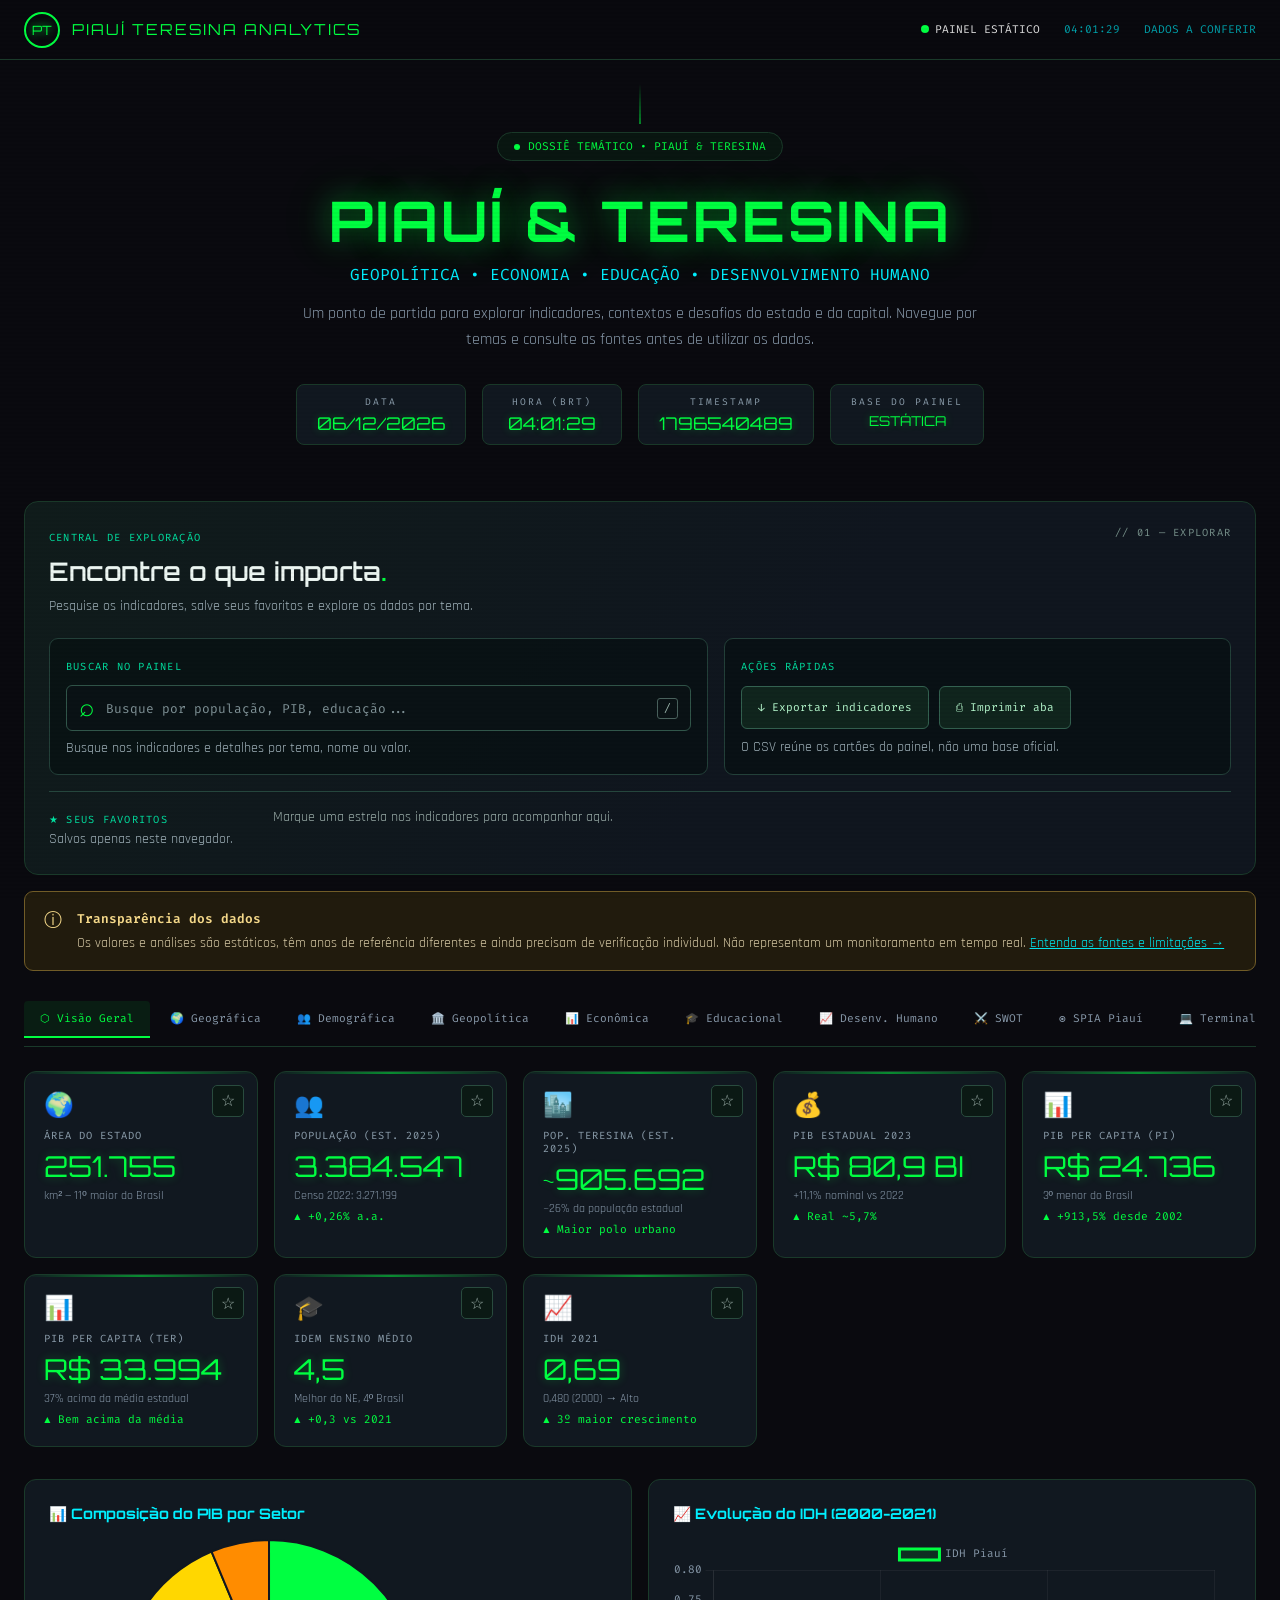
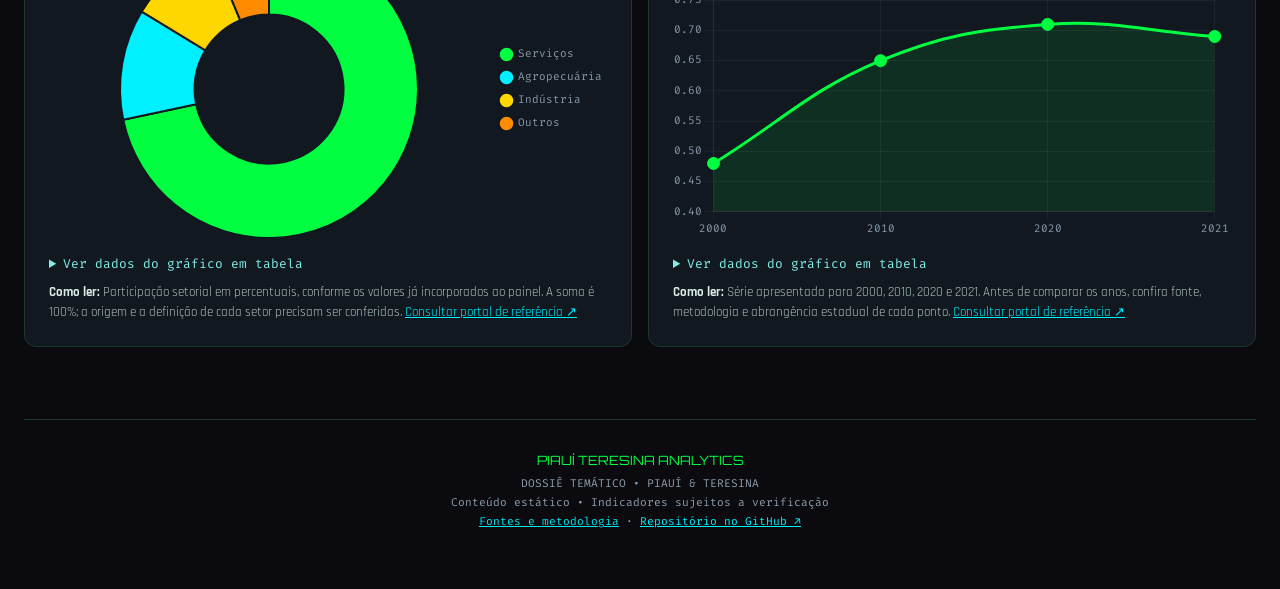
==== index.html @ be3f8b84 "Adiciona terminal de notícias e módulo SPIA demonstrativo Co-authored-by: arena-agent <297053741+are" ====
<!DOCTYPE html>
<html lang="pt-BR">
<head>
<meta charset="UTF-8">
<meta name="viewport" content="width=device-width, initial-scale=1.0">
<title>Piauí Teresina Analytics | Painel de Indicadores</title>
<meta name="description" content="Explore indicadores e análises sobre o Piauí e Teresina em um painel temático.">
<meta name="theme-color" content="#0a0a0f">
<script defer src="assets/vendor/chart.umd.js"></script>
<link rel="preconnect" href="https://fonts.googleapis.com">
<link href="https://fonts.googleapis.com/css2?family=Fira+Code:wght@300;400;500;600;700&family=Orbitron:wght@400;500;600;700;800;900&family=Rajdhani:wght@300;400;500;600;700&display=swap" rel="stylesheet">
<style>
*, *::before, *::after { margin: 0; padding: 0; box-sizing: border-box; }

:root {
  --green: #00ff41;
  --green-dim: #00cc33;
  --green-dark: #003b00;
  --cyan: #00f0ff;
  --cyan-dim: #00a0aa;
  --red: #ff0040;
  --orange: #ff8c00;
  --yellow: #ffd700;
  --bg-primary: #0a0a0f;
  --bg-secondary: #0d1117;
  --bg-card: #111820;
  --bg-card-hover: #162030;
  --border: #1a3a2a;
  --border-glow: #00ff4133;
  --text-primary: #e0e0e0;
  --text-secondary: #8899aa;
  --text-dim: #556677;
  --font-mono: 'Fira Code', 'Courier New', monospace;
  --font-display: 'Orbitron', sans-serif;
  --font-body: 'Rajdhani', sans-serif;
}

html { scroll-behavior: smooth; }

body {
  background: var(--bg-primary);
  color: var(--text-primary);
  font-family: var(--font-body);
  overflow-x: hidden;
  min-height: 100vh;
}

/* LOADING SCREEN */
#loadingScreen {
  position: fixed;
  top: 0; left: 0;
  width: 100%; height: 100%;
  background: #000;
  z-index: 99999;
  display: flex;
  flex-direction: column;
  align-items: center;
  justify-content: center;
  transition: opacity 0.8s ease, visibility 0.8s ease;
}

#loadingScreen.hidden {
  opacity: 0;
  visibility: hidden;
  pointer-events: none;
}

#matrixCanvas {
  position: absolute;
  top: 0; left: 0;
  width: 100%; height: 100%;
  opacity: 0.3;
}

.loading-content {
  position: relative;
  z-index: 2;
  text-align: center;
  max-width: 800px;
  padding: 2rem;
}

.loading-title {
  font-family: var(--font-display);
  font-size: clamp(1.5rem, 4vw, 3rem);
  color: var(--green);
  text-shadow: 0 0 20px var(--green), 0 0 40px var(--green), 0 0 80px rgba(0,255,65,0.3);
  margin-bottom: 1rem;
  letter-spacing: 4px;
  animation: flicker 2s infinite alternate;
}

@keyframes flicker {
  0%, 95% { opacity: 1; }
  96% { opacity: 0.8; }
  97% { opacity: 1; }
  98% { opacity: 0.6; }
  100% { opacity: 1; }
}

.loading-subtitle {
  font-family: var(--font-mono);
  font-size: clamp(0.7rem, 1.5vw, 1rem);
  color: var(--cyan);
  margin-bottom: 2rem;
  opacity: 0.8;
}

.loading-terminal {
  background: rgba(0,255,65,0.03);
  border: 1px solid var(--border);
  border-radius: 8px;
  padding: 1.5rem;
  text-align: left;
  font-family: var(--font-mono);
  font-size: clamp(0.6rem, 1.2vw, 0.85rem);
  color: var(--green-dim);
  max-height: 250px;
  overflow: hidden;
  margin-bottom: 2rem;
}

.loading-terminal .line {
  margin-bottom: 4px;
  opacity: 0;
  animation: typeLine 0.3s forwards;
}

@keyframes typeLine {
  to { opacity: 1; }
}

.loading-bar-container {
  width: 100%;
  max-width: 500px;
  height: 4px;
  background: rgba(0,255,65,0.1);
  border-radius: 2px;
  overflow: hidden;
  margin: 0 auto 1rem;
}

.loading-bar {
  height: 100%;
  background: linear-gradient(90deg, var(--green), var(--cyan));
  border-radius: 2px;
  width: 0%;
  transition: width 0.3s ease;
  box-shadow: 0 0 10px var(--green);
}

.loading-percent {
  font-family: var(--font-display);
  font-size: 1.2rem;
  color: var(--green);
}

/* MAIN APP */
#mainApp {
  display: block;
  opacity: 1;
  transition: opacity 0.8s ease;
}

#mainApp.visible {
  display: block;
  opacity: 1;
}

/* NAVBAR */
.navbar {
  position: fixed;
  top: 0; left: 0; right: 0;
  height: 60px;
  background: rgba(10,10,15,0.95);
  border-bottom: 1px solid var(--border);
  backdrop-filter: blur(20px);
  z-index: 1000;
  display: flex;
  align-items: center;
  justify-content: space-between;
  padding: 0 1.5rem;
}

.nav-brand {
  display: flex;
  align-items: center;
  gap: 12px;
}

.nav-logo {
  width: 36px;
  height: 36px;
  border: 2px solid var(--green);
  border-radius: 50%;
  display: flex;
  align-items: center;
  justify-content: center;
  font-family: var(--font-display);
  font-size: 0.8rem;
  color: var(--green);
  text-shadow: 0 0 8px var(--green);
  animation: pulse-glow 2s infinite;
}

@keyframes pulse-glow {
  0%, 100% { box-shadow: 0 0 5px var(--green-dim); }
  50% { box-shadow: 0 0 15px var(--green), 0 0 30px rgba(0,255,65,0.3); }
}

.nav-title {
  font-family: var(--font-display);
  font-size: clamp(0.7rem, 1.5vw, 0.95rem);
  color: var(--green);
  letter-spacing: 2px;
}

.nav-status {
  display: flex;
  align-items: center;
  gap: 1.5rem;
  font-family: var(--font-mono);
  font-size: 0.7rem;
}

.nav-status .status-dot {
  width: 8px;
  height: 8px;
  background: var(--green);
  border-radius: 50%;
  animation: blink 1s infinite;
  display: inline-block;
  margin-right: 6px;
}

@keyframes blink {
  0%, 50% { opacity: 1; }
  51%, 100% { opacity: 0.3; }
}

.nav-hash {
  color: var(--cyan-dim);
  max-width: 200px;
  overflow: hidden;
  text-overflow: ellipsis;
  white-space: nowrap;
}

/* MAIN CONTENT */
.main-content {
  margin-top: 60px;
  padding: 1.5rem;
  max-width: 1600px;
  margin-left: auto;
  margin-right: auto;
}

/* HERO SECTION */
.hero-section {
  text-align: center;
  padding: 3rem 1rem 2rem;
  position: relative;
}

.hero-section::before {
  content: '';
  position: absolute;
  top: 0; left: 50%;
  transform: translateX(-50%);
  width: 1px;
  height: 40px;
  background: linear-gradient(to bottom, transparent, var(--green));
}

.hero-badge {
  display: inline-flex;
  align-items: center;
  gap: 8px;
  background: rgba(0,255,65,0.05);
  border: 1px solid var(--border);
  border-radius: 20px;
  padding: 6px 16px;
  font-family: var(--font-mono);
  font-size: 0.7rem;
  color: var(--green);
  margin-bottom: 1.5rem;
}

.hero-badge .dot {
  width: 6px; height: 6px;
  background: var(--green);
  border-radius: 50%;
  animation: blink 1s infinite;
}

.hero-title {
  font-family: var(--font-display);
  font-size: clamp(1.8rem, 5vw, 3.5rem);
  color: var(--green);
  text-shadow: 0 0 30px rgba(0,255,65,0.4), 0 0 60px rgba(0,255,65,0.2);
  margin-bottom: 0.5rem;
  letter-spacing: 3px;
}

.hero-subtitle {
  font-family: var(--font-mono);
  font-size: clamp(0.7rem, 1.5vw, 1rem);
  color: var(--cyan);
  margin-bottom: 1rem;
}

.hero-desc {
  font-size: 1rem;
  color: var(--text-secondary);
  max-width: 700px;
  margin: 0 auto 2rem;
  line-height: 1.6;
}

.live-clock-bar {
  display: flex;
  justify-content: center;
  flex-wrap: wrap;
  gap: 1rem;
  margin-bottom: 1.5rem;
}

.clock-item {
  background: var(--bg-card);
  border: 1px solid var(--border);
  border-radius: 8px;
  padding: 10px 20px;
  text-align: center;
  min-width: 140px;
}

.clock-item .label {
  font-family: var(--font-mono);
  font-size: 0.6rem;
  color: var(--text-dim);
  text-transform: uppercase;
  letter-spacing: 2px;
  margin-bottom: 4px;
}

.clock-item .value {
  font-family: var(--font-display);
  font-size: 1.1rem;
  color: var(--green);
  text-shadow: 0 0 8px rgba(0,255,65,0.3);
}

/* TABS */
.tab-navigation {
  display: flex;
  gap: 4px;
  overflow-x: auto;
  padding: 0.5rem 0;
  margin-bottom: 1.5rem;
  border-bottom: 1px solid var(--border);
  scrollbar-width: thin;
  scrollbar-color: var(--green-dark) transparent;
}

.tab-navigation::-webkit-scrollbar { height: 4px; }
.tab-navigation::-webkit-scrollbar-track { background: transparent; }
.tab-navigation::-webkit-scrollbar-thumb { background: var(--green-dark); border-radius: 2px; }

.tab-btn {
  background: transparent;
  border: none;
  border-bottom: 2px solid transparent;
  color: var(--text-secondary);
  font-family: var(--font-mono);
  font-size: 0.7rem;
  padding: 10px 16px;
  cursor: pointer;
  white-space: nowrap;
  transition: all 0.3s ease;
  border-radius: 4px 4px 0 0;
}

.tab-btn:hover {
  color: var(--green);
  background: rgba(0,255,65,0.05);
}

.tab-btn.active {
  color: var(--green);
  border-bottom-color: var(--green);
  background: rgba(0,255,65,0.08);
}

.tab-content {
  display: none;
  animation: fadeIn 0.5s ease;
}

.tab-content.active { display: block; }

@keyframes fadeIn {
  from { opacity: 0; transform: translateY(10px); }
  to { opacity: 1; transform: translateY(0); }
}

/* KPI GRID */
.kpi-grid {
  display: grid;
  grid-template-columns: repeat(auto-fit, minmax(220px, 1fr));
  gap: 1rem;
  margin-bottom: 2rem;
}

.kpi-card {
  background: var(--bg-card);
  border: 1px solid var(--border);
  border-radius: 12px;
  padding: 1.2rem;
  position: relative;
  overflow: hidden;
  transition: all 0.3s ease;
}

.kpi-card:hover {
  border-color: var(--green-dim);
  background: var(--bg-card-hover);
  transform: translateY(-2px);
  box-shadow: 0 8px 25px rgba(0,255,65,0.08);
}

.kpi-card::before {
  content: '';
  position: absolute;
  top: 0; left: 0;
  width: 100%; height: 2px;
  background: linear-gradient(90deg, transparent, var(--green), transparent);
  opacity: 0.5;
}

.kpi-card .kpi-icon {
  font-size: 1.5rem;
  margin-bottom: 0.5rem;
}

.kpi-card .kpi-label {
  font-family: var(--font-mono);
  font-size: 0.65rem;
  color: var(--text-dim);
  text-transform: uppercase;
  letter-spacing: 1px;
  margin-bottom: 6px;
}

.kpi-card .kpi-value {
  font-family: var(--font-display);
  font-size: clamp(1.2rem, 2.5vw, 1.8rem);
  color: var(--green);
  text-shadow: 0 0 10px rgba(0,255,65,0.3);
  margin-bottom: 4px;
}

.kpi-card .kpi-sub {
  font-size: 0.75rem;
  color: var(--text-secondary);
}

.kpi-card .kpi-change {
  font-family: var(--font-mono);
  font-size: 0.7rem;
  margin-top: 6px;
  display: flex;
  align-items: center;
  gap: 4px;
}

.kpi-change.up { color: var(--green); }
.kpi-change.down { color: var(--red); }
.kpi-change.neutral { color: var(--orange); }

/* DATA CARDS */
.data-section {
  margin-bottom: 2rem;
}

.section-header {
  display: flex;
  align-items: center;
  gap: 12px;
  margin-bottom: 1.2rem;
  padding-bottom: 0.8rem;
  border-bottom: 1px solid var(--border);
}

.section-icon {
  width: 40px;
  height: 40px;
  border-radius: 10px;
  display: flex;
  align-items: center;
  justify-content: center;
  font-size: 1.2rem;
  background: rgba(0,255,65,0.08);
  border: 1px solid var(--border);
}

.section-title {
  font-family: var(--font-display);
  font-size: clamp(0.9rem, 2vw, 1.3rem);
  color: var(--green);
  letter-spacing: 1px;
}

.section-subtitle {
  font-family: var(--font-mono);
  font-size: 0.65rem;
  color: var(--text-dim);
}

/* DETAIL CARDS */
.detail-grid {
  display: grid;
  grid-template-columns: repeat(auto-fit, minmax(350px, 1fr));
  gap: 1rem;
  margin-bottom: 1.5rem;
}

.detail-card {
  background: var(--bg-card);
  border: 1px solid var(--border);
  border-radius: 12px;
  padding: 1.5rem;
  transition: all 0.3s ease;
}

.detail-card:hover {
  border-color: var(--green-dim);
  box-shadow: 0 4px 20px rgba(0,255,65,0.05);
}

.detail-card h3 {
  font-family: var(--font-display);
  font-size: 0.9rem;
  color: var(--cyan);
  margin-bottom: 0.8rem;
  display: flex;
  align-items: center;
  gap: 8px;
}

.detail-card h3::before {
  content: '▸';
  color: var(--green);
}

.data-row {
  display: flex;
  justify-content: space-between;
  align-items: center;
  padding: 8px 0;
  border-bottom: 1px solid rgba(255,255,255,0.03);
  font-size: 0.85rem;
}

.data-row:last-child { border-bottom: none; }

.data-row .data-label {
  color: var(--text-secondary);
  font-size: 0.8rem;
}

.data-row .data-value {
  font-family: var(--font-mono);
  color: var(--green);
  font-size: 0.8rem;
  text-align: right;
}

.data-row .data-value.warn { color: var(--orange); }
.data-row .data-value.danger { color: var(--red); }
.data-row .data-value.info { color: var(--cyan); }

/* SWOT */
.swot-grid {
  display: grid;
  grid-template-columns: repeat(auto-fit, minmax(280px, 1fr));
  gap: 1rem;
  margin-bottom: 1.5rem;
}

.swot-card {
  border-radius: 12px;
  padding: 1.5rem;
  border: 1px solid;
}

.swot-card.strengths {
  background: rgba(0,255,65,0.03);
  border-color: rgba(0,255,65,0.2);
}

.swot-card.weaknesses {
  background: rgba(255,0,64,0.03);
  border-color: rgba(255,0,64,0.2);
}

.swot-card.opportunities {
  background: rgba(0,240,255,0.03);
  border-color: rgba(0,240,255,0.2);
}

.swot-card.threats {
  background: rgba(255,140,0,0.03);
  border-color: rgba(255,140,0,0.2);
}

.swot-card h4 {
  font-family: var(--font-display);
  font-size: 0.85rem;
  margin-bottom: 1rem;
  letter-spacing: 1px;
}

.swot-card.strengths h4 { color: var(--green); }
.swot-card.weaknesses h4 { color: var(--red); }
.swot-card.opportunities h4 { color: var(--cyan); }
.swot-card.threats h4 { color: var(--orange); }

.swot-item {
  font-size: 0.8rem;
  color: var(--text-secondary);
  padding: 6px 0;
  padding-left: 16px;
  position: relative;
  line-height: 1.4;
}

.swot-item::before {
  content: '•';
  position: absolute;
  left: 0;
  font-weight: bold;
}

.swot-card.strengths .swot-item::before { color: var(--green); }
.swot-card.weaknesses .swot-item::before { color: var(--red); }
.swot-card.opportunities .swot-item::before { color: var(--cyan); }
.swot-card.threats .swot-item::before { color: var(--orange); }

/* CHARTS */
.chart-container {
  background: var(--bg-card);
  border: 1px solid var(--border);
  border-radius: 12px;
  padding: 1.5rem;
  margin-bottom: 1.5rem;
}

.chart-container h3 {
  font-family: var(--font-display);
  font-size: 0.9rem;
  color: var(--cyan);
  margin-bottom: 1rem;
  display: flex;
  align-items: center;
  gap: 8px;
}

.chart-wrapper {
  position: relative;
  height: 300px;
  width: 100%;
}

.charts-grid {
  display: grid;
  grid-template-columns: repeat(auto-fit, minmax(400px, 1fr));
  gap: 1rem;
  margin-bottom: 1.5rem;
}

/* TERMINAL */
.terminal-box {
  background: #000;
  border: 1px solid var(--border);
  border-radius: 8px;
  padding: 1rem;
  font-family: var(--font-mono);
  font-size: 0.75rem;
  color: var(--green-dim);
  max-height: 300px;
  overflow-y: auto;
  margin-bottom: 1.5rem;
  scrollbar-width: thin;
  scrollbar-color: var(--green-dark) transparent;
}

.terminal-box::-webkit-scrollbar { width: 4px; }
.terminal-box::-webkit-scrollbar-track { background: transparent; }
.terminal-box::-webkit-scrollbar-thumb { background: var(--green-dark); border-radius: 2px; }

.terminal-line {
  margin-bottom: 2px;
  line-height: 1.6;
}

.terminal-line .prompt {
  color: var(--green);
}

.terminal-line .info {
  color: var(--cyan);
}

.terminal-line .warn {
  color: var(--orange);
}

.terminal-line .val {
  color: var(--yellow);
}

/* FOOTER */
.app-footer {
  text-align: center;
  padding: 2rem 1rem;
  border-top: 1px solid var(--border);
  margin-top: 3rem;
}

.app-footer p {
  font-family: var(--font-mono);
  font-size: 0.7rem;
  color: var(--text-dim);
  margin-bottom: 4px;
}

/* SCROLL ANIMATION */
.reveal {
  opacity: 0;
  transform: translateY(20px);
  transition: all 0.6s ease;
}

.reveal.visible {
  opacity: 1;
  transform: translateY(0);
}

/* RESPONSIVE */
@media (max-width: 768px) {
  .main-content { padding: 1rem; }
  .kpi-grid { grid-template-columns: repeat(2, 1fr); }
  .detail-grid { grid-template-columns: 1fr; }
  .charts-grid { grid-template-columns: 1fr; }
  .swot-grid { grid-template-columns: 1fr; }
  .nav-status { display: none; }
  .live-clock-bar { gap: 0.5rem; }
  .clock-item { min-width: 100px; padding: 8px 12px; }
}

@media (max-width: 480px) {
  .kpi-grid { grid-template-columns: 1fr; }
  .tab-btn { font-size: 0.6rem; padding: 8px 10px; }
}

/* SCANLINE EFFECT */
.scanlines {
  position: fixed;
  top: 0; left: 0;
  width: 100%; height: 100%;
  pointer-events: none;
  z-index: 9998;
  background: repeating-linear-gradient(
    0deg,
    transparent,
    transparent 2px,
    rgba(0,0,0,0.03) 2px,
    rgba(0,0,0,0.03) 4px
  );
}

/* Glitch animation for titles */
@keyframes glitch {
  0% { transform: translate(0); }
  20% { transform: translate(-2px, 2px); }
  40% { transform: translate(-2px, -2px); }
  60% { transform: translate(2px, 2px); }
  80% { transform: translate(2px, -2px); }
  100% { transform: translate(0); }
}

/* Custom scrollbar */
::-webkit-scrollbar { width: 6px; }
::-webkit-scrollbar-track { background: var(--bg-primary); }
::-webkit-scrollbar-thumb { background: var(--green-dark); border-radius: 3px; }
::-webkit-scrollbar-thumb:hover { background: var(--green-dim); }

.progress-ring {
  display: inline-block;
  position: relative;
}

.progress-ring svg {
  transform: rotate(-90deg);
}

.progress-ring .ring-bg {
  fill: none;
  stroke: var(--green-dark);
  stroke-width: 4;
}

.progress-ring .ring-fill {
  fill: none;
  stroke: var(--green);
  stroke-width: 4;
  stroke-linecap: round;
  transition: stroke-dashoffset 1s ease;
  filter: drop-shadow(0 0 4px var(--green));
}

.tag {
  display: inline-block;
  background: rgba(0,255,65,0.08);
  border: 1px solid var(--border);
  border-radius: 4px;
  padding: 2px 8px;
  font-family: var(--font-mono);
  font-size: 0.65rem;
  color: var(--green);
  margin: 2px;
}

.tag.cyan {
  background: rgba(0,240,255,0.08);
  color: var(--cyan);
  border-color: rgba(0,240,255,0.2);
}

.tag.orange {
  background: rgba(255,140,0,0.08);
  color: var(--orange);
  border-color: rgba(255,140,0,0.2);
}

.tag.red {
  background: rgba(255,0,64,0.08);
  color: var(--red);
  border-color: rgba(255,0,64,0.2);
}

.comparison-table {
  width: 100%;
  border-collapse: collapse;
  margin: 1rem 0;
}

.comparison-table th {
  background: rgba(0,255,65,0.05);
  border: 1px solid var(--border);
  padding: 10px 14px;
  font-family: var(--font-mono);
  font-size: 0.7rem;
  color: var(--green);
  text-transform: uppercase;
  letter-spacing: 1px;
  text-align: left;
}

.comparison-table td {
  border: 1px solid var(--border);
  padding: 10px 14px;
  font-size: 0.8rem;
  color: var(--text-secondary);
}

.comparison-table td:last-child {
  font-family: var(--font-mono);
  color: var(--green);
}

.comparison-table tr:hover td {
  background: rgba(0,255,65,0.02);
}
</style>
<link rel="stylesheet" href="assets/enhancements.css">
<noscript><style>.tab-content{display:block!important;margin-bottom:2rem}.dashboard-tools,.tab-navigation,.data-notice button{display:none!important}</style></noscript>
</head>
<body>
<a class="skip-link" href="#mainContent">Pular para o conteúdo</a>
<noscript><div class="noscript-alert">O conteúdo está disponível abaixo. Ative o JavaScript para usar as abas, a busca e os gráficos interativos.</div></noscript>

<!-- SCANLINES OVERLAY -->
<div class="scanlines"></div>

<!-- MAIN APP -->
<div id="mainApp">
  <!-- NAVBAR -->
  <nav class="navbar">
    <div class="nav-brand">
      <div class="nav-logo">PT</div>
      <div class="nav-title">PIAUÍ TERESINA ANALYTICS</div>
    </div>
    <div class="nav-status">
      <span><span class="status-dot"></span>PAINEL ESTÁTICO</span>
      <span id="navTime" class="nav-hash">00:00:00</span>
      <span class="nav-hash">DADOS A CONFERIR</span>
    </div>
  </nav>

  <main class="main-content" id="mainContent" tabindex="-1">
    <!-- HERO -->
    <div class="hero-section">
      <div class="hero-badge">
        <span class="dot"></span>
        DOSSIÊ TEMÁTICO • PIAUÍ & TERESINA
      </div>
      <h1 class="hero-title">PIAUÍ & TERESINA</h1>
      <p class="hero-subtitle">GEOPOLÍTICA • ECONOMIA • EDUCAÇÃO • DESENVOLVIMENTO HUMANO</p>
      <p class="hero-desc">
        Um ponto de partida para explorar indicadores, contextos e desafios do estado e da capital. Navegue por temas e consulte as fontes antes de utilizar os dados.
      </p>
      <div class="live-clock-bar">
        <div class="clock-item">
          <div class="label">Data</div>
          <div class="value" id="clockDate">--/--/----</div>
        </div>
        <div class="clock-item">
          <div class="label">Hora (BRT)</div>
          <div class="value" id="clockTime">--:--:--</div>
        </div>
        <div class="clock-item">
          <div class="label">Timestamp</div>
          <div class="value" id="clockTimestamp">----------</div>
        </div>
        <div class="clock-item">
          <div class="label">Base do painel</div>
          <div class="value" style="font-size:0.85rem;">ESTÁTICA</div>
        </div>
      </div>
    </div>

    <section class="dashboard-tools" aria-label="Ferramentas do painel">
      <div class="tools-heading"><div><span class="eyebrow">CENTRAL DE EXPLORAÇÃO</span><h2>Encontre o que importa<span class="heading-dot">.</span></h2><p>Pesquise os indicadores, salve seus favoritos e explore os dados por tema.</p></div><span class="tool-index">// 01 — EXPLORAR</span></div>
      <div class="tools-grid">
        <div class="search-area">
          <label for="dashboardSearch">BUSCAR NO PAINEL</label>
          <div class="search-input-wrap"><span aria-hidden="true">⌕</span><input id="dashboardSearch" type="search" autocomplete="off" placeholder="Busque por população, PIB, educação..." aria-describedby="searchHint"><kbd>/</kbd></div>
          <p id="searchHint">Busque nos indicadores e detalhes por tema, nome ou valor.</p>
          <div id="searchResults" class="search-results" aria-live="polite" hidden></div>
        </div>
        <div class="quick-actions"><span class="tool-label">AÇÕES RÁPIDAS</span><div class="action-row"><button type="button" class="tool-button" id="exportCsv">↓ Exportar indicadores</button><button type="button" class="tool-button" id="printPage">⎙ Imprimir aba</button></div><p>O CSV reúne os cartões do painel, não uma base oficial.</p></div>
      </div>
      <div class="favorites-panel"><div><span class="tool-label">★ SEUS FAVORITOS</span><p id="favoritesStatus" aria-live="polite">Salvos apenas neste navegador.</p></div><div id="favoritesList" class="favorites-list"><span class="empty-favorites">Marque uma estrela nos indicadores para acompanhar aqui.</span></div></div>
    </section>
    <aside class="data-notice"><span aria-hidden="true">ⓘ</span><div><strong>Transparência dos dados</strong><p>Os valores e análises são estáticos, têm anos de referência diferentes e ainda precisam de verificação individual. Não representam um monitoramento em tempo real. <button type="button" class="text-link" data-open-tab="fontes">Entenda as fontes e limitações →</button></p></div></aside>

    <!-- TABS -->
    <div class="tab-navigation" id="tabNav" role="tablist" aria-label="Seções do painel">
      <button type="button" class="tab-btn active" data-tab="overview" id="btn-overview" role="tab" aria-controls="tab-overview" aria-selected="true" tabindex="0">⬡ Visão Geral</button>
      <button type="button" class="tab-btn" data-tab="geo" id="btn-geo" role="tab" aria-controls="tab-geo" aria-selected="false" tabindex="-1">🌍 Geográfica</button>
      <button type="button" class="tab-btn" data-tab="demo" id="btn-demo" role="tab" aria-controls="tab-demo" aria-selected="false" tabindex="-1">👥 Demográfica</button>
      <button type="button" class="tab-btn" data-tab="geo-pol" id="btn-geo-pol" role="tab" aria-controls="tab-geo-pol" aria-selected="false" tabindex="-1">🏛️ Geopolítica</button>
      <button type="button" class="tab-btn" data-tab="eco" id="btn-eco" role="tab" aria-controls="tab-eco" aria-selected="false" tabindex="-1">📊 Econômica</button>
      <button type="button" class="tab-btn" data-tab="edu" id="btn-edu" role="tab" aria-controls="tab-edu" aria-selected="false" tabindex="-1">🎓 Educacional</button>
      <button type="button" class="tab-btn" data-tab="idh" id="btn-idh" role="tab" aria-controls="tab-idh" aria-selected="false" tabindex="-1">📈 Desenv. Humano</button>
      <button type="button" class="tab-btn" data-tab="swot" id="btn-swot" role="tab" aria-controls="tab-swot" aria-selected="false" tabindex="-1">⚔️ SWOT</button>
      <button type="button" class="tab-btn" data-tab="spia" id="btn-spia" role="tab" aria-controls="tab-spia" aria-selected="false" tabindex="-1">◉ SPIA Piauí</button>
      <button type="button" class="tab-btn" data-tab="terminal" id="btn-terminal" role="tab" aria-controls="tab-terminal" aria-selected="false" tabindex="-1">💻 Terminal</button>
      <button type="button" class="tab-btn" data-tab="fontes" id="btn-fontes" role="tab" aria-controls="tab-fontes" aria-selected="false" tabindex="-1">◈ Fontes & método</button>
    </div>

    <!-- TAB: OVERVIEW -->
    <div class="tab-content active" id="tab-overview" role="tabpanel" aria-labelledby="btn-overview" tabindex="0">
      <div class="kpi-grid">
        <div class="kpi-card">
          <div class="kpi-icon">🌍</div>
          <div class="kpi-label">Área do Estado</div>
          <div class="kpi-value">251.755</div>
          <div class="kpi-sub">km² — 11º maior do Brasil</div>
        </div>
        <div class="kpi-card">
          <div class="kpi-icon">👥</div>
          <div class="kpi-label">População (Est. 2025)</div>
          <div class="kpi-value">3.384.547</div>
          <div class="kpi-sub">Censo 2022: 3.271.199</div>
          <div class="kpi-change up">▲ +0,26% a.a.</div>
        </div>
        <div class="kpi-card">
          <div class="kpi-icon">🏙️</div>
          <div class="kpi-label">Pop. Teresina (Est. 2025)</div>
          <div class="kpi-value">~905.692</div>
          <div class="kpi-sub">~26% da população estadual</div>
          <div class="kpi-change up">▲ Maior polo urbano</div>
        </div>
        <div class="kpi-card">
          <div class="kpi-icon">💰</div>
          <div class="kpi-label">PIB Estadual 2023</div>
          <div class="kpi-value">R$ 80,9 BI</div>
          <div class="kpi-sub">+11,1% nominal vs 2022</div>
          <div class="kpi-change up">▲ Real ~5,7%</div>
        </div>
        <div class="kpi-card">
          <div class="kpi-icon">📊</div>
          <div class="kpi-label">PIB Per Capita (PI)</div>
          <div class="kpi-value">R$ 24.736</div>
          <div class="kpi-sub">3º menor do Brasil</div>
          <div class="kpi-change up">▲ +913,5% desde 2002</div>
        </div>
        <div class="kpi-card">
          <div class="kpi-icon">📊</div>
          <div class="kpi-label">PIB Per Capita (TER)</div>
          <div class="kpi-value">R$ 33.994</div>
          <div class="kpi-sub">37% acima da média estadual</div>
          <div class="kpi-change up">▲ Bem acima da média</div>
        </div>
        <div class="kpi-card">
          <div class="kpi-icon">🎓</div>
          <div class="kpi-label">IDEM Ensino Médio</div>
          <div class="kpi-value">4,5</div>
          <div class="kpi-sub">Melhor do NE, 4º Brasil</div>
          <div class="kpi-change up">▲ +0,3 vs 2021</div>
        </div>
        <div class="kpi-card">
          <div class="kpi-icon">📈</div>
          <div class="kpi-label">IDH 2021</div>
          <div class="kpi-value">0,69</div>
          <div class="kpi-sub">0,480 (2000) → Alto</div>
          <div class="kpi-change up">▲ 3º maior crescimento</div>
        </div>
      </div>

      <!-- Quick Charts -->
      <div class="charts-grid">
        <div class="chart-container">
          <h3>📊 Composição do PIB por Setor</h3>
          <div class="chart-wrapper">
            <canvas id="chartPIBSetores"></canvas>
          </div>
        </div>
        <div class="chart-container">
          <h3>📈 Evolução do IDH (2000-2021)</h3>
          <div class="chart-wrapper">
            <canvas id="chartIDH"></canvas>
          </div>
        </div>
      </div>
    </div>

    <!-- TAB: GEOGRÁFICA -->
    <div class="tab-content" id="tab-geo" role="tabpanel" aria-labelledby="btn-geo" tabindex="0">
      <div class="data-section">
        <div class="section-header">
          <div class="section-icon">🌍</div>
          <div>
            <div class="section-title">Análise Geográfica</div>
            <div class="section-subtitle">Relevo, Clima, Hidrografia, Vegetação e Recursos</div>
          </div>
        </div>

        <div class="detail-grid">
          <div class="detail-card">
            <h3>Localização e Dimensões</h3>
            <div class="data-row">
              <span class="data-label">Área Total</span>
              <span class="data-value">251.755 km²</span>
            </div>
            <div class="data-row">
              <span class="data-label">Ranking Nacional</span>
              <span class="data-value info">11º maior estado</span>
            </div>
            <div class="data-row">
              <span class="data-label">Densidade Demográfica</span>
              <span class="data-value warn">12,99 hab/km²</span>
            </div>
            <div class="data-row">
              <span class="data-label">Região</span>
              <span class="data-value">Nordeste</span>
            </div>
            <div class="data-row">
              <span class="data-label">Divisas</span>
              <span class="data-value" style="font-size:0.7rem;">MA (O), CE/PE (L), BA (S), TO (SO)</span>
            </div>
            <div class="data-row">
              <span class="data-label">Litoral</span>
              <span class="data-value warn">Litoral atlântico no norte</span>
            </div>
          </div>

          <div class="detail-card">
            <h3>Relevo</h3>
            <div class="data-row">
              <span class="data-label">Predomínio</span>
              <span class="data-value">Plano (82% < 600m)</span>
            </div>
            <div class="data-row">
              <span class="data-label">Planícies</span>
              <span class="data-value info">Litorâneas/aluvionares (norte)</span>
            </div>
            <div class="data-row">
              <span class="data-label">Planalto</span>
              <span class="data-value">Bacia do Parnaíba (central)</span>
            </div>
            <div class="data-row">
              <span class="data-label">Chapadas</span>
              <span class="data-value">Ibiapaba, Araripe, Tabatinga, Mangabeiras</span>
            </div>
            <div class="data-row">
              <span class="data-label">Altitude Máx.</span>
              <span class="data-value">~900m</span>
            </div>
          </div>

          <div class="detail-card">
            <h3>Clima e Hidrografia</h3>
            <div class="data-row">
              <span class="data-label">Clima Dominante</span>
              <span class="data-value">Semiárido</span>
            </div>
            <div class="data-row">
              <span class="data-label">Temperatura Média</span>
              <span class="data-value warn">>30°C</span>
            </div>
            <div class="data-row">
              <span class="data-label">Clima Sul/Litoral</span>
              <span class="data-value info">Tropical úmido (Mata dos Cocais)</span>
            </div>
            <div class="data-row">
              <span class="data-label">Bacia Principal</span>
              <span class="data-value">Rio Parnaíba</span>
            </div>
            <div class="data-row">
              <span class="data-label">Afluentes</span>
              <span class="data-value" style="font-size:0.7rem;">Poti, Gurgueia, Uruçuí-Preto, Canindé, Longá</span>
            </div>
            <div class="data-row">
              <span class="data-label">Lagoas</span>
              <span class="data-value">Parnaguá e Cajueiro</span>
            </div>
          </div>

          <div class="detail-card">
            <h3>Vegetação e Recursos</h3>
            <div class="data-row">
              <span class="data-label">Vegetação</span>
              <span class="data-value">Caatinga (maioria), Mata dos Cocais</span>
            </div>
            <div class="data-row">
              <span class="data-label">Minérios</span>
              <span class="data-value info">Níquel, Ferro, Diamante, Fósforo</span>
            </div>
            <div class="data-row">
              <span class="data-label">Agropecuária</span>
              <span class="data-value">Expansão soja no norte</span>
            </div>
            <div class="data-row">
              <span class="data-label">Energias Renováveis</span>
              <span class="data-value" style="font-size:0.7rem;">+2.500% capacidade 2013-2022</span>
            </div>
            <div class="data-row">
              <span class="data-label">Destaque</span>
              <span class="data-value" style="color:var(--green);">Maior parque eólico da América Latina</span>
            </div>
          </div>

          <div class="detail-card">
            <h3>Teresina — Dados Geográficos</h3>
            <div class="data-row">
              <span class="data-label">Área</span>
              <span class="data-value">1.391 km²</span>
            </div>
            <div class="data-row">
              <span class="data-label">Localização</span>
              <span class="data-value info">Confluência Parnaíba-Poti</span>
            </div>
            <div class="data-row">
              <span class="data-label">Densidade (2022)</span>
              <span class="data-value warn">622,66 hab/km²</span>
            </div>
            <div class="data-row">
              <span class="data-label">Tipo</span>
              <span class="data-value">Planície fluvial</span>
            </div>
          </div>
        </div>

        <div class="chart-container">
          <h3>🌍 Distribuição do Relevo</h3>
          <div class="chart-wrapper">
            <canvas id="chartRelevo"></canvas>
          </div>
        </div>
      </div>
    </div>

    <!-- TAB: DEMOGRÁFICA -->
    <div class="tab-content" id="tab-demo" role="tabpanel" aria-labelledby="btn-demo" tabindex="0">
      <div class="data-section">
        <div class="section-header">
          <div class="section-icon">👥</div>
          <div>
            <div class="section-title">Análise Demográfica</div>
            <div class="section-subtitle">População, Crescimento e Distribuição</div>
          </div>
        </div>

        <div class="kpi-grid">
          <div class="kpi-card">
            <div class="kpi-icon">📊</div>
            <div class="kpi-label">Pop. Censo 2022 (PI)</div>
            <div class="kpi-value">3.271.199</div>
            <div class="kpi-sub">18º estado mais populoso</div>
          </div>
          <div class="kpi-card">
            <div class="kpi-icon">📈</div>
            <div class="kpi-label">Estimativa 2025 (PI)</div>
            <div class="kpi-value">3.384.547</div>
            <div class="kpi-sub">+0,26% anual</div>
            <div class="kpi-change neutral">8º menor crescimento</div>
          </div>
          <div class="kpi-card">
            <div class="kpi-icon">🏙️</div>
            <div class="kpi-label">Pop. Censo 2022 (TER)</div>
            <div class="kpi-value">866.300</div>
            <div class="kpi-sub">~26% do estado</div>
          </div>
          <div class="kpi-card">
            <div class="kpi-icon">📍</div>
            <div class="kpi-label">Concentração</div>
            <div class="kpi-value">50,1%</div>
            <div class="kpi-sub">em apenas 14 municípios</div>
            <div class="kpi-change down">▼ Alta concentração</div>
          </div>
        </div>

        <div class="detail-grid">
          <div class="detail-card">
            <h3>Dados Estaduais</h3>
            <div class="data-row">
              <span class="data-label">Crescimento Anual</span>
              <span class="data-value">+0,26%</span>
            </div>
            <div class="data-row">
              <span class="data-label">Densidade</span>
              <span class="data-value warn">12,99 hab/km²</span>
            </div>
            <div class="data-row">
              <span class="data-label">Urbanização</span>
              <span class="data-value info">Elevada</span>
            </div>
            <div class="data-row">
              <span class="data-label">Interiorização</span>
              <span class="data-value danger">Fraca</span>
            </div>
            <div class="data-row">
              <span class="data-label">Crescimento vs Brasil</span>
              <span class="data-value warn">8º menor nacional</span>
            </div>
          </div>

          <div class="detail-card">
            <h3>Dados de Teresina</h3>
            <div class="data-row">
              <span class="data-label">Censo 2022</span>
              <span class="data-value">866.300 hab.</span>
            </div>
            <div class="data-row">
              <span class="data-label">Estimativa 2025</span>
              <span class="data-value info">~905.692 hab.</span>
            </div>
            <div class="data-row">
              <span class="data-label">Participação no Estado</span>
              <span class="data-value">~26%</span>
            </div>
            <div class="data-row">
              <span class="data-label">Densidade</span>
              <span class="data-value warn">622,66 hab/km²</span>
            </div>
            <div class="data-row">
              <span class="data-label">Perfil</span>
              <span class="data-value info">Maior polo urbano, forte atração migratória</span>
            </div>
          </div>
        </div>

        <div class="chart-container">
          <h3>👥 Evolução Populacional Estimada</h3>
          <div class="chart-wrapper">
            <canvas id="chartPopulacao"></canvas>
          </div>
        </div>

        <div class="chart-container">
          <h3>📊 Distribuição da População por Concentração</h3>
          <div class="chart-wrapper">
            <canvas id="chartConcentracao"></canvas>
          </div>
        </div>
      </div>
    </div>

    <!-- TAB: GEOPOLÍTICA -->
    <div class="tab-content" id="tab-geo-pol" role="tabpanel" aria-labelledby="btn-geo-pol" tabindex="0">
      <div class="data-section">
        <div class="section-header">
          <div class="section-icon">🏛️</div>
          <div>
            <div class="section-title">Análise Geopolítica e Contexto Regional</div>
            <div class="section-subtitle">Papel nacional, infraestrutura, geopolítica interna e desafios</div>
          </div>
        </div>

        <div class="detail-grid">
          <div class="detail-card">
            <h3>Papel Nacional</h3>
            <div class="data-row">
              <span class="data-label">Participação no PIB BR</span>
              <span class="data-value">0,7%</span>
            </div>
            <div class="data-row">
              <span class="data-label">Crescimento participação</span>
              <span class="data-value info">+54% desde 2002</span>
            </div>
            <div class="data-row">
              <span class="data-label">Cresc. PIB per capita acum.</span>
              <span class="data-value" style="color:var(--green);">+913,5% (2002-2023)</span>
            </div>
            <div class="data-row">
              <span class="data-label">Ranking Nacional</span>
              <span class="data-value info">2º maior crescimento acumulado</span>
            </div>
            <div class="data-row">
              <span class="data-label">Classificação</span>
              <span class="data-value">Líder em crescimento no NE</span>
            </div>
          </div>

          <div class="detail-card">
            <h3>Infraestrutura Estratégica</h3>
            <div class="data-row">
              <span class="data-label">Rodovias/Ferrovias</span>
              <span class="data-value info">+1.274 km federais (2005-2023)</span>
            </div>
            <div class="data-row">
              <span class="data-label">Aeroporto Teresina</span>
              <span class="data-value info">+5x passageiros</span>
            </div>
            <div class="data-row">
              <span class="data-label">Porto</span>
              <span class="data-value">Luís Correia (potencial)</span>
            </div>
            <div class="data-row">
              <span class="data-label">Energia Renovável</span>
              <span class="data-value" style="color:var(--green);">95% eólica/solar</span>
            </div>
            <div class="data-row">
              <span class="data-label">Potencial</span>
              <span class="data-value info">Polo industrial verde + H₂ verde</span>
            </div>
          </div>

          <div class="detail-card">
            <h3>Geopolítica Interna</h3>
            <div class="data-row">
              <span class="data-label">Dependência Federal</span>
              <span class="data-value warn">~650 mil famílias (BF/BPC)</span>
            </div>
            <div class="data-row">
              <span class="data-label">Interiorização</span>
              <span class="data-value info">Avanço via agro + PPPs (fibra ótica)</span>
            </div>
            <div class="data-row">
              <span class="data-label">G20 Social 2024</span>
              <span class="data-value" style="color:var(--green);">Destaque em redução pobreza e ODS</span>
            </div>
            <div class="data-row">
              <span class="data-label">Transição</span>
              <span class="data-value info">"Muito baixo" → "Alto" desenvolvimento</span>
            </div>
          </div>

          <div class="detail-card">
            <h3>Desafios</h3>
            <div class="data-row">
              <span class="data-label">Clima</span>
              <span class="data-value danger">Semiárido (vulnerabilidade)</span>
            </div>
            <div class="data-row">
              <span class="data-label">Concentração Econômica</span>
              <span class="data-value warn">Teresina dominante</span>
            </div>
            <div class="data-row">
              <span class="data-label">Equilíbrio Regional</span>
              <span class="data-value danger">Limitado</span>
            </div>
            <div class="data-row">
              <span class="data-label">Recomendação</span>
              <span class="data-value info" style="font-size:0.75rem;">H₂ verde, educação profissional, irrigação</span>
            </div>
          </div>
        </div>
      </div>
    </div>

    <!-- TAB: ECONÔMICA -->
    <div class="tab-content" id="tab-eco" role="tabpanel" aria-labelledby="btn-eco" tabindex="0">
      <div class="data-section">
        <div class="section-header">
          <div class="section-icon">💰</div>
          <div>
            <div class="section-title">Análise Econômica e Fiscal (SEFAZ-PI)</div>
            <div class="section-subtitle">PIB, Finanças Públicas, Dívida e Investimentos</div>
          </div>
        </div>

        <div class="kpi-grid">
          <div class="kpi-card">
            <div class="kpi-icon">💰</div>
            <div class="kpi-label">PIB 2023</div>
            <div class="kpi-value">R$ 80,9 BI</div>
            <div class="kpi-sub">+11,1% nominal</div>
          </div>
          <div class="kpi-card">
            <div class="kpi-icon">📊</div>
            <div class="kpi-label">PIB per Capita (PI)</div>
            <div class="kpi-value">R$ 24.736</div>
            <div class="kpi-sub">3º menor BR, +913,5% vs 2002</div>
          </div>
          <div class="kpi-card">
            <div class="kpi-icon">🏙️</div>
            <div class="kpi-label">PIB per Capita (TER)</div>
            <div class="kpi-value">R$ 33.994</div>
            <div class="kpi-sub">37% acima estadual</div>
          </div>
          <div class="kpi-card">
            <div class="kpi-icon">📈</div>
            <div class="kpi-label">Receitas 2024</div>
            <div class="kpi-value">R$ 25,54 BI</div>
            <div class="kpi-sub">Receitas brutas realizadas</div>
          </div>
          <div class="kpi-card">
            <div class="kpi-icon">📉</div>
            <div class="kpi-label">Dívida 2025</div>
            <div class="kpi-value" style="color:var(--red);">R$ 10,93 BI</div>
            <div class="kpi-sub">DCL +30,65% vs 2024</div>
            <div class="kpi-change down">▼ 61% RCL (6º maior rel.)</div>
          </div>
          <div class="kpi-card">
            <div class="kpi-icon">🏗️</div>
            <div class="kpi-label">Investimentos 2023-25</div>
            <div class="kpi-value">R$ 44,7 BI</div>
            <div class="kpi-sub">Agro, energia, infraestrutura</div>
          </div>
        </div>

        <div class="detail-grid">
          <div class="detail-card">
            <h3>Composição do PIB 2023</h3>
            <div class="data-row">
              <span class="data-label">Serviços</span>
              <span class="data-value">71,7% (+2,0%)</span>
            </div>
            <div class="data-row">
              <span class="data-label">Agropecuária</span>
              <span class="data-value info">+5,1%</span>
            </div>
            <div class="data-row">
              <span class="data-label">Indústria</span>
              <span class="data-value info">+4,6%</span>
            </div>
          </div>

          <div class="detail-card">
            <h3>Finanças Públicas (SEFAZ 2024-25)</h3>
            <div class="data-row">
              <span class="data-label">Receitas 2024</span>
              <span class="data-value">R$ 25,54 BI</span>
            </div>
            <div class="data-row">
              <span class="data-label">Despesas Empenhadas 2024</span>
              <span class="data-value">R$ 22,93 BI</span>
            </div>
            <div class="data-row">
              <span class="data-label">Superávit Operacional</span>
              <span class="data-value" style="color:var(--green);">Sim</span>
            </div>
            <div class="data-row">
              <span class="data-label">Rec. Correntes 2025</span>
              <span class="data-value info">R$ 19,5 BI (+8,83%)</span>
            </div>
            <div class="data-row">
              <span class="data-label">Desp. Correntes 2025</span>
              <span class="data-value">R$ 18,19 BI</span>
            </div>
          </div>

          <div class="detail-card">
            <h3>Dívida Consolidada Líquida</h3>
            <div class="data-row">
              <span class="data-label">DCL 2025</span>
              <span class="data-value danger">R$ 10,93 BI</span>
            </div>
            <div class="data-row">
              <span class="data-label">Variação vs 2024</span>
              <span class="data-value danger">+30,65%</span>
            </div>
            <div class="data-row">
              <span class="data-label">Índice DCL/RCL</span>
              <span class="data-value warn">61%</span>
            </div>
            <div class="data-row">
              <span class="data-label">Status LRF</span>
              <span class="data-value" style="color:var(--green);">Abaixo do limite</span>
            </div>
            <div class="data-row">
              <span class="data-label">Ranking</span>
              <span class="data-value warn">6º maior endividamento relativo</span>
            </div>
          </div>

          <div class="detail-card">
            <h3>Cumprimento LRF</h3>
            <div class="data-row">
              <span class="data-label">Invest. Educação</span>
              <span class="data-value" style="color:var(--green);">24,75% RCL</span>
            </div>
            <div class="data-row">
              <span class="data-label">Invest. Saúde</span>
              <span class="data-value" style="color:var(--green);">14,34% RCL</span>
            </div>
            <div class="data-row">
              <span class="data-label">Despesa Pessoal</span>
              <span class="data-value" style="color:var(--green);">38,77% (limite: 49%)</span>
            </div>
            <div class="data-row">
              <span class="data-label">Invest. Público</span>
              <span class="data-value" style="color:var(--green);">Maior do país (2025)</span>
            </div>
          </div>

          <div class="detail-card">
            <h3>Atração de Investimentos</h3>
            <div class="data-row">
              <span class="data-label">Total 2023-2025</span>
              <span class="data-value info">R$ 44,7 BI</span>
            </div>
            <div class="data-row">
              <span class="data-label">Setores</span>
              <span class="data-value">Agroindústria, Energia, Infra</span>
            </div>
            <div class="data-row">
              <span class="data-label">Empresas Ativas</span>
              <span class="data-value info">185 mil</span>
            </div>
            <div class="data-row">
              <span class="data-label">Microempresas</span>
              <span class="data-value">88,7%</span>
            </div>
          </div>
        </div>

        <div class="charts-grid">
          <div class="chart-container">
            <h3>💰 Receitas e despesas (2024–2025)</h3>
            <div class="chart-wrapper">
              <canvas id="chartFinancas"></canvas>
            </div>
          </div>
          <div class="chart-container">
            <h3>📊 Composição do PIB por Setor</h3>
            <div class="chart-wrapper">
              <canvas id="chartPIBSetores2"></canvas>
            </div>
          </div>
        </div>
      </div>
    </div>

    <!-- TAB: EDUCACIONAL -->
    <div class="tab-content" id="tab-edu" role="tabpanel" aria-labelledby="btn-edu" tabindex="0">
      <div class="data-section">
        <div class="section-header">
          <div class="section-icon">🎓</div>
          <div>
            <div class="section-title">Análise Educacional (IDEB, SEDUC, SEMEC)</div>
            <div class="section-subtitle">Piauí rompeu ciclo histórico de baixo desempenho</div>
          </div>
        </div>

        <div class="kpi-grid">
          <div class="kpi-card">
            <div class="kpi-icon">📊</div>
            <div class="kpi-label">IDEF Anos Iniciais EF</div>
            <div class="kpi-value">5,9</div>
            <div class="kpi-sub">Acima BR (5,0) e NE (4,7)</div>
          </div>
          <div class="kpi-card">
            <div class="kpi-icon">📊</div>
            <div class="kpi-label">IDEF Anos Finais EF</div>
            <div class="kpi-value">5,2</div>
            <div class="kpi-sub">Acima BR (5,0) e NE (4,7)</div>
          </div>
          <div class="kpi-card">
            <div class="kpi-icon">🏆</div>
            <div class="kpi-label">IDEM Ensino Médio</div>
            <div class="kpi-value">4,5</div>
            <div class="kpi-sub">Melhor NE, 4º Brasil</div>
            <div class="kpi-change up">▲ +0,3 vs 2021</div>
          </div>
          <div class="kpi-card">
            <div class="kpi-icon">🎯</div>
            <div class="kpi-label">Tempo Integral (EM)</div>
            <div class="kpi-value">100%</div>
            <div class="kpi-sub">Escolas estaduais (2025)</div>
            <div class="kpi-change up">▲ 1º lugar nacional</div>
          </div>
        </div>

        <div class="detail-grid">
          <div class="detail-card">
            <h3>Avanços SEDUC</h3>
            <div class="data-row">
              <span class="data-label">EM Tempo Integral</span>
              <span class="data-value" style="color:var(--green);">100% (2025)</span>
            </div>
            <div class="data-row">
              <span class="data-label">Matrículas Integrais</span>
              <span class="data-value info">81% — 1º nacional</span>
            </div>
            <div class="data-row">
              <span class="data-label">Crescimento Matrículas</span>
              <span class="data-value info">+13,35% rede estadual</span>
            </div>
            <div class="data-row">
              <span class="data-label">Redução Evasão</span>
              <span class="data-value" style="color:var(--green);">Líder NE</span>
            </div>
            <div class="data-row">
              <span class="data-label">Redução Reprovação</span>
              <span class="data-value" style="color:var(--green);">Líder NE</span>
            </div>
          </div>

          <div class="detail-card">
            <h3>SEMEC-Teresina</h3>
            <div class="data-row">
              <span class="data-label">ICA 2025</span>
              <span class="data-value" style="color:var(--green);">1º lugar nacional</span>
            </div>
            <div class="data-row">
              <span class="data-label">Indicador</span>
              <span class="data-value info">Criança Alfabetizada</span>
            </div>
            <div class="data-row">
              <span class="data-label">Oferta EJA</span>
              <span class="data-value info">Forte oferta</span>
            </div>
            <div class="data-row">
              <span class="data-label">Profissionalizante</span>
              <span class="data-value info">Forte oferta</span>
            </div>
          </div>

          <div class="detail-card">
            <h3>Evolução IDEM Ensino Médio</h3>
            <div class="data-row">
              <span class="data-label">2021</span>
              <span class="data-value">4,2</span>
            </div>
            <div class="data-row">
              <span class="data-label">2023</span>
              <span class="data-value info">4,5</span>
            </div>
            <div class="data-row">
              <span class="data-label">Rede Estadual 2023</span>
              <span class="data-value">4,3</span>
            </div>
            <div class="data-row">
              <span class="data-label">Posição Nacional</span>
              <span class="data-value" style="color:var(--green);">9º (2021) → 4º (2023)</span>
            </div>
            <div class="data-row">
              <span class="data-label">Meta MEC</span>
              <span class="data-value" style="color:var(--green);">Superada em todos níveis</span>
            </div>
          </div>
        </div>

        <div class="charts-grid">
          <div class="chart-container">
            <h3>🎓 Comparativo IDEM Piauí vs Brasil vs NE</h3>
            <div class="chart-wrapper">
              <canvas id="chartIDEB"></canvas>
            </div>
          </div>
          <div class="chart-container">
            <h3>📈 Evolução Posição Nacional EM</h3>
            <div class="chart-wrapper">
              <canvas id="chartPosicaoEM"></canvas>
            </div>
          </div>
        </div>
      </div>
    </div>

    <!-- TAB: IDH -->
    <div class="tab-content" id="tab-idh" role="tabpanel" aria-labelledby="btn-idh" tabindex="0">
      <div class="data-section">
        <div class="section-header">
          <div class="section-icon">📈</div>
          <div>
            <div class="section-title">Análise de Desenvolvimento Humano (IDH)</div>
            <div class="section-subtitle">Evolução, componentes e desigualdades</div>
          </div>
        </div>

        <div class="kpi-grid">
          <div class="kpi-card">
            <div class="kpi-icon">📈</div>
            <div class="kpi-label">IDH 2000</div>
            <div class="kpi-value" style="color:var(--red);">0,480</div>
            <div class="kpi-sub">Classificação: Muito Baixo</div>
          </div>
          <div class="kpi-card">
            <div class="kpi-icon">📈</div>
            <div class="kpi-label">IDH 2020</div>
            <div class="kpi-value" style="color:var(--green);">0,710</div>
            <div class="kpi-sub">Classificação: Alto</div>
          </div>
          <div class="kpi-card">
            <div class="kpi-icon">📈</div>
            <div class="kpi-label">IDH 2021</div>
            <div class="kpi-value">0,69</div>
            <div class="kpi-sub">3º maior crescimento em 20 anos</div>
          </div>
          <div class="kpi-card">
            <div class="kpi-icon">🏙️</div>
            <div class="kpi-label">IDHM Teresina 2010</div>
            <div class="kpi-value" style="color:var(--green);">0,751</div>
            <div class="kpi-sub">Mais alto do estado</div>
          </div>
        </div>

        <div class="detail-grid">
          <div class="detail-card">
            <h3>Componentes do IDH</h3>
            <div class="data-row">
              <span class="data-label">Educação</span>
              <span class="data-value" style="color:var(--green);">+132%</span>
            </div>
            <div class="data-row">
              <span class="data-label">Longevidade</span>
              <span class="data-value info">Avanço significativo</span>
            </div>
            <div class="data-row">
              <span class="data-label">Renda</span>
              <span class="data-value info">Crescimento constante</span>
            </div>
            <div class="data-row">
              <span class="data-label">Distância vs Brasil</span>
              <span class="data-value info">0,130 → 0,070 (redução)</span>
            </div>
          </div>

          <div class="detail-card">
            <h3>Desigualdades</h3>
            <div class="data-row">
              <span class="data-label">Gini 2000-2010</span>
              <span class="data-value" style="color:var(--green);">Queda forte</span>
            </div>
            <div class="data-row">
              <span class="data-label">Gini 2023</span>
              <span class="data-value danger">0,552 (subiu pós-2012)</span>
            </div>
            <div class="data-row">
              <span class="data-label">Pobreza Monetária</span>
              <span class="data-value" style="color:var(--green);">-52% (2000-2010)</span>
            </div>
            <div class="data-row">
              <span class="data-label">Bolsa Família/BPC</span>
              <span class="data-value info">~650 mil famílias</span>
            </div>
            <div class="data-row">
              <span class="data-label">Mulheres Gerenciais</span>
              <span class="data-value info">54,55% (3º Brasil)</span>
            </div>
          </div>
        </div>

        <div class="chart-container">
          <h3>📈 Evolução do IDH (2000-2021)</h3>
          <div class="chart-wrapper">
            <canvas id="chartIDH2"></canvas>
          </div>
        </div>
      </div>
    </div>

    <!-- TAB: SWOT -->
    <div class="tab-content" id="tab-swot" role="tabpanel" aria-labelledby="btn-swot" tabindex="0">
      <div class="data-section">
        <div class="section-header">
          <div class="section-icon">⚔️</div>
          <div>
            <div class="section-title">Análise SWOT Sintetizada</div>
            <div class="section-subtitle">Forças, Fraquezas, Oportunidades e Ameaças</div>
          </div>
        </div>

        <div class="swot-grid">
          <div class="swot-card strengths">
            <h4>💪 FORÇAS</h4>
            <div class="swot-item">Avanços educacionais (IDEB top NE)</div>
            <div class="swot-item">Energia renovável (95% eólica/solar)</div>
            <div class="swot-item">Atração de investimentos (R$ 44,7 BI)</div>
            <div class="swot-item">Redução significativa da pobreza</div>
            <div class="swot-item">Resiliência fiscal (cumpre LRF com alto investimento)</div>
            <div class="swot-item">Maior parque eólico da América Latina</div>
            <div class="swot-item">100% escolas EM tempo integral</div>
          </div>

          <div class="swot-card weaknesses">
            <h4>⚠️ FRAQUEZAS</h4>
            <div class="swot-item">Dívida em alta (61% RCL, +30,65%)</div>
            <div class="swot-item">PIB per capita baixo (3º menor BR)</div>
            <div class="swot-item">Concentração pop/econômica (50% em 14 municípios)</div>
            <div class="swot-item">Semiárido — vulnerabilidade climática</div>
            <div class="swot-item">Interiorização fraca</div>
            <div class="swot-item">Gini subindo pós-2012 (0,552)</div>
          </div>

          <div class="swot-card opportunities">
            <h4>🚀 OPORTUNIDADES</h4>
            <div class="swot-item">Expansão agro (soja, irrigação)</div>
            <div class="swot-item">Hidrogênio verde</div>
            <div class="swot-item">Turismo (Sete Cidades, Delta do Parnaíba)</div>
            <div class="swot-item">Interiorização via infraestrutura</div>
            <div class="swot-item">Polo industrial verde</div>
            <div class="swot-item">Porto de Luís Correia</div>
            <div class="swot-item">Educação profissionalizante</div>
          </div>

          <div class="swot-card threats">
            <h4>🔥 AMEAÇAS</h4>
            <div class="swot-item">Endividamento crescente</div>
            <div class="swot-item">Dependência de transferências federais</div>
            <div class="swot-item">Impactos climáticos no semiárido</div>
            <div class="swot-item">Desigualdade recente (Gini)</div>
            <div class="swot-item">Concentração econômica em Teresina</div>
            <div class="swot-item">Baixa fecundidade e emigração</div>
          </div>
        </div>

        <div class="detail-card" style="border-color: var(--cyan); background: rgba(0,240,255,0.03);">
          <h3>📋 Síntese interpretativa</h3>
          <p style="color: var(--text-secondary); font-size: 0.9rem; line-height: 1.8; margin-top: 0.5rem;">
            O Piauí apresenta <strong style="color: var(--green);">crescimento convergente</strong> (IDH, PIB, educação) acima da média regional, com boa gestão fiscal apesar da dívida. <strong style="color: var(--cyan);">Teresina atua como motor econômico</strong> (PIB per capita 37% acima estadual). 
            <br><br>
            <strong style="color: var(--orange);">Pontos críticos:</strong> diversificação além de Teresina e controle da dívida para sustentabilidade.
            <br>
            <strong style="color: var(--green);">Recomendação:</strong> Priorizar hidrogênio verde, educação profissional e irrigação para multiplicar ganhos.
          </p>
        </div>
      </div>
    </div>

    <!-- TAB: TERMINAL -->
    <div class="tab-content" id="tab-terminal" role="tabpanel" aria-labelledby="btn-terminal" tabindex="0">
      <div class="data-section">
        <div class="section-header">
          <div class="section-icon">💻</div>
          <div>
            <div class="section-title">Terminal de Dados</div>
            <div class="section-subtitle">Notícias de Teresina e do Piauí • seleção dos últimos 12 meses</div>
          </div>
        </div>

        <div class="news-console">
          <div class="news-console-top"><span><i></i> ARQUIVO DE NOTÍCIAS</span><span id="newsCounter">Carregando curadoria...</span></div>
          <div class="news-terminal" id="terminalBox" aria-live="off"><span class="news-prompt">piaui@noticias:~$</span> <span>Preparando notícias...</span></div>
          <div class="news-controls" aria-label="Controles do terminal"><button type="button" id="newsPrev" aria-label="Notícia anterior">← Anterior</button><button type="button" id="newsPause" aria-pressed="false">Ⅱ Pausar</button><button type="button" id="newsNext">Próxima →</button></div>
          <p class="news-note">Curadoria estática consultada em 30/10/2026, não é um feed ao vivo. A rotação é visual; títulos remetem às publicações originais. Eventos e serviços podem ter mudado.</p>
        </div>
        <div class="news-archive"><div class="archive-header"><div><span class="eyebrow">// PIAUÍ & TERESINA</span><h3>Arquivo de notícias</h3><p>Publicações dos últimos 12 meses disponíveis nesta seleção.</p></div><span class="archive-count" id="archiveCount">—</span></div>
          <div class="archive-filters"><label>Buscar notícia<input id="newsSearch" type="search" placeholder="Ex.: Teresina, saúde, educação"></label><label>Assunto<select id="newsCategory"><option value="">Todos os assuntos</option></select></label></div>
          <div class="news-list" id="newsList" aria-live="polite"></div>
        </div>

        <div class="detail-grid">
          <div class="detail-card">
            <h3>Resumo Executivo</h3>
            <div class="data-row">
              <span class="data-label">Estado</span>
              <span class="data-value info">Piauí</span>
            </div>
            <div class="data-row">
              <span class="data-label">Capital</span>
              <span class="data-value info">Teresina</span>
            </div>
            <div class="data-row">
              <span class="data-label">Status Geral</span>
              <span class="data-value" style="color:var(--green);">Crescimento Convergente</span>
            </div>
            <div class="data-row">
              <span class="data-label">Tendência</span>
              <span class="data-value info">Positiva com desafios fiscais</span>
            </div>
            <div class="data-row">
              <span class="data-label">Recomendação</span>
              <span class="data-value" style="color:var(--green);">H₂ verde, educação, irrigação</span>
            </div>
          </div>

          <div class="detail-card">
            <h3>Instituições citadas</h3>
            <div class="data-row">
              <span class="data-label">IBGE</span>
              <span class="data-value" style="font-size:0.7rem;">cidades.ibge.gov.br</span>
            </div>
            <div class="data-row">
              <span class="data-label">SEFAZ-PI</span>
              <span class="data-value" style="font-size:0.7rem;">portal.sefaz.pi.gov.br</span>
            </div>
            <div class="data-row">
              <span class="data-label">INEP/MEC</span>
              <span class="data-value" style="font-size:0.7rem;">www.gov.br/inep</span>
            </div>
            <div class="data-row">
              <span class="data-label">PNUD/UNDP</span>
              <span class="data-value" style="font-size:0.7rem;">Relatório IDH 2025</span>
            </div>
            <div class="data-row">
              <span class="data-label">Tesouro Nacional</span>
              <span class="data-value" style="font-size:0.7rem;">Relatórios fiscais</span>
            </div>
          </div>
        </div>
      </div>
    </div>

    <!-- TAB: SPIA — demonstração, sem conexão com câmeras -->
    <div class="tab-content" id="tab-spia" role="tabpanel" aria-labelledby="btn-spia" tabindex="0">
      <div class="spia-hero"><div><span class="eyebrow">// SISTEMA DE ANÁLISE • MÓDULO INTEGRADO</span><h2>SPIA <span>Piauí</span></h2><p>Uma central demonstrativa de análise visual para explorar as zonas de Teresina e o Piauí, sem acesso a câmeras reais.</p><div class="spia-actions"><a class="spia-link" href="https://tgmidasx7.github.io/SPIA-PIAUIANALITCS/" target="_blank" rel="noopener noreferrer">Abrir projeto SPIA ↗</a><button type="button" data-open-tab="terminal" class="tool-button">Ver notícias locais →</button></div></div><div class="spia-seal" aria-hidden="true"><span>◉</span><small>SPIA / PI</small></div></div>
      <div class="data-notice"><span aria-hidden="true">ⓘ</span><div><strong>Modo demonstração</strong><p>As áreas abaixo são exemplos de interface. Não há imagens de câmeras, reconhecimento de pessoas, contagem de veículos ou ligação com o SPIA oficial. O projeto externo tem conteúdo próprio; sua disponibilidade e seus dados não são verificados por este painel.</p></div></div>
      <div class="spia-status-grid"><div><span>ÁREAS DISPONÍVEIS</span><strong>04</strong><small>Regiões ilustrativas de Teresina</small></div><div><span>TRANSMISSÕES</span><strong>—</strong><small>Nenhuma fonte conectada</small></div><div><span>INTEGRAÇÃO</span><strong>LOCAL</strong><small>Interface demonstrativa</small></div></div>
      <div class="spia-section-head"><div><span class="eyebrow">// EXPLORAR TERRITÓRIO</span><h3>Painel por região</h3><p>Selecione uma região para filtrar a demonstração.</p></div><div class="spia-filters" role="group" aria-label="Filtrar regiões"><button type="button" data-spia-zone="todas" aria-pressed="true">Todas</button><button type="button" data-spia-zone="norte" aria-pressed="false">Norte</button><button type="button" data-spia-zone="sul" aria-pressed="false">Sul</button><button type="button" data-spia-zone="leste" aria-pressed="false">Leste</button><button type="button" data-spia-zone="oeste" aria-pressed="false">Oeste</button></div></div>
      <div class="spia-grid">
        <article class="spia-camera" data-zone="norte"><div class="camera-placeholder"><span>◉</span><b>SEM TRANSMISSÃO</b><small>VISUALIZAÇÃO DEMONSTRATIVA</small></div><div class="camera-caption"><div><h4>Zona Norte</h4><p>Teresina • Área ilustrativa</p></div><span>DEMO</span></div></article>
        <article class="spia-camera" data-zone="sul"><div class="camera-placeholder"><span>◉</span><b>SEM TRANSMISSÃO</b><small>VISUALIZAÇÃO DEMONSTRATIVA</small></div><div class="camera-caption"><div><h4>Zona Sul</h4><p>Teresina • Área ilustrativa</p></div><span>DEMO</span></div></article>
        <article class="spia-camera" data-zone="leste"><div class="camera-placeholder"><span>◉</span><b>SEM TRANSMISSÃO</b><small>VISUALIZAÇÃO DEMONSTRATIVA</small></div><div class="camera-caption"><div><h4>Zona Leste</h4><p>Teresina • Área ilustrativa</p></div><span>DEMO</span></div></article>
        <article class="spia-camera" data-zone="oeste"><div class="camera-placeholder"><span>◉</span><b>SEM TRANSMISSÃO</b><small>VISUALIZAÇÃO DEMONSTRATIVA</small></div><div class="camera-caption"><div><h4>Zona Oeste</h4><p>Teresina • Área ilustrativa</p></div><span>DEMO</span></div></article>
      </div>
      <div class="method-grid"><div class="detail-card"><h3>Sobre o módulo</h3><p>O painel reúne navegação por zonas e acesso ao projeto SPIA informado. As regiões são apenas rótulos de navegação, não posições reais de câmeras.</p></div><div class="detail-card"><h3>Privacidade e responsabilidade</h3><p>Este módulo não coleta imagens nem dados pessoais. Qualquer integração real exige autorização, avaliação de privacidade e definição de responsáveis.</p></div><div class="detail-card"><h3>Saiba mais</h3><p>Consulte a <a href="https://www.ssp.pi.gov.br/ssp-pi-amplia-monitoramento-em-teresina-com-inauguracao-de-dois-novos-totens-inteligentes/" target="_blank" rel="noopener noreferrer">publicação da SSP-PI ↗</a> sobre os totens anunciados em 2026.</p></div></div>
    </div>

    <!-- TAB: FONTES E MÉTODO -->
    <div class="tab-content" id="tab-fontes" role="tabpanel" aria-labelledby="btn-fontes" tabindex="0">
      <div class="data-section">
        <div class="section-header"><div class="section-icon">◈</div><div><div class="section-title">Fontes & metodologia</div><div class="section-subtitle">TRANSPARÊNCIA PARA UMA LEITURA RESPONSÁVEL</div></div></div>
        <div class="sources-intro"><span class="eyebrow">// ANTES DE COMEÇAR</span><h2>Dados com contexto<span class="heading-dot">.</span></h2><p>Este painel organiza informações já presentes no projeto. Os links abaixo levam aos portais institucionais para iniciar sua pesquisa — não são referências específicas para cada número.</p></div>
        <div class="source-grid">
          <a class="source-card" href="https://www.ibge.gov.br/" target="_blank" rel="noopener noreferrer"><span>01 / TERRITÓRIO & POPULAÇÃO</span><h3>IBGE ↗</h3><p>Estatísticas territoriais, demográficas e econômicas.</p></a>
          <a class="source-card" href="https://www.gov.br/inep/pt-br" target="_blank" rel="noopener noreferrer"><span>02 / EDUCAÇÃO</span><h3>INEP ↗</h3><p>Indicadores e avaliações da educação brasileira.</p></a>
          <a class="source-card" href="https://www.sefaz.pi.gov.br/" target="_blank" rel="noopener noreferrer"><span>03 / FINANÇAS</span><h3>SEFAZ-PI ↗</h3><p>Informações fiscais e da administração estadual.</p></a>
          <a class="source-card" href="https://www.gov.br/tesouronacional/pt-br" target="_blank" rel="noopener noreferrer"><span>04 / CONTAS PÚBLICAS</span><h3>Tesouro Nacional ↗</h3><p>Dados e relatórios sobre finanças públicas.</p></a>
          <a class="source-card" href="https://www.undp.org/pt/brazil" target="_blank" rel="noopener noreferrer"><span>05 / DESENVOLVIMENTO</span><h3>PNUD Brasil ↗</h3><p>Estudos e iniciativas de desenvolvimento humano.</p></a>
          <a class="source-card" href="https://www.seduc.pi.gov.br/" target="_blank" rel="noopener noreferrer"><span>06 / REDE ESTADUAL</span><h3>SEDUC-PI ↗</h3><p>Informações sobre a educação no Piauí.</p></a>
        </div>
        <div class="method-grid"><div class="detail-card"><h3>Como interpretar</h3><p>Confira o ano, a unidade e a área geográfica antes de comparar. Estimativas, dados municipais e estaduais podem usar metodologias diferentes.</p></div><div class="detail-card"><h3>Limitações conhecidas</h3><p>Não há coleta automática nem auditoria comprovada. Alguns títulos, séries e conclusões precisam de validação em suas fontes primárias.</p></div><div class="detail-card"><h3>Próxima etapa</h3><p>Associar cada indicador à tabela ou relatório de origem, documentar a metodologia e revisar os valores antes de qualquer uso decisório.</p></div></div>
      </div>
    </div>

    <!-- FOOTER -->
    <footer class="app-footer">
      <p style="color: var(--green); font-family: var(--font-display); font-size: 0.8rem; margin-bottom: 8px;">PIAUÍ TERESINA ANALYTICS</p>
      <p>DOSSIÊ TEMÁTICO • PIAUÍ & TERESINA</p>
      <p>Conteúdo estático • Indicadores sujeitos a verificação</p>
      <p><button type="button" class="text-link" data-open-tab="fontes">Fontes e metodologia</button> · <a href="https://github.com/Tgmidasx7/APP-PIAUI-THE" target="_blank" rel="noopener noreferrer">Repositório no GitHub ↗</a></p>
    </footer>
  </main>
</div>

<script>
// Mostra o conteúdo imediatamente e inicializa os recursos após o carregamento da página.
(function startDashboard() {
  let started = false;
  function start() {
    if (started) return;
    started = true;
    try { initCharts(); } catch (error) { console.error('Não foi possível inicializar todos os gráficos:', error); }
    try { if (window.initDashboard) window.initDashboard(); } catch (error) { console.error('Não foi possível inicializar as ferramentas:', error); }
  }
  if (document.readyState === 'loading') document.addEventListener('DOMContentLoaded', start, { once: true });
  else start();
})();

// Armazena as configurações para oferecer tabelas inclusive quando o Chart.js falha.
window.chartRecords = [];
function createChart(canvas, config) {
  let chart = null;
  if (typeof Chart !== 'undefined') {
    try { chart = new Chart(canvas, config); } catch (error) { console.error('Falha no gráfico:', canvas.id, error); }
  }
  window.chartRecords.push({ canvas, config, chart });
}

// ============ CHARTS ============
function initCharts() {
  if (typeof Chart !== 'undefined') {
  Chart.defaults.color = '#8899aa';
  Chart.defaults.borderColor = 'rgba(255,255,255,0.05)';
  Chart.defaults.font.family = "'Fira Code', monospace";
  Chart.defaults.font.size = 11;
  }

  // PIE: PIB Setores (Overview)
  createChart(document.getElementById('chartPIBSetores'), {
    type: 'doughnut',
    data: {
      labels: ['Serviços', 'Agropecuária', 'Indústria', 'Outros'],
      datasets: [{
        data: [71.7, 12, 10, 6.3],
        backgroundColor: ['#00ff41', '#00f0ff', '#ffd700', '#ff8c00'],
        borderColor: '#111820',
        borderWidth: 2,
        hoverOffset: 8
      }]
    },
    options: {
      responsive: true,
      maintainAspectRatio: false,
      plugins: {
        legend: { position: 'right', labels: { padding: 12, usePointStyle: true } },
        tooltip: {
          backgroundColor: '#111820',
          borderColor: '#1a3a2a',
          borderWidth: 1,
          titleColor: '#00ff41',
          bodyColor: '#e0e0e0',
          callbacks: { label: ctx => ctx.label + ': ' + ctx.parsed + '%' }
        }
      }
    }
  });

  // LINE: IDH Evolution (Overview)
  createChart(document.getElementById('chartIDH'), {
    type: 'line',
    data: {
      labels: ['2000', '2010', '2020', '2021'],
      datasets: [{
        label: 'IDH Piauí',
        data: [0.480, 0.650, 0.710, 0.690],
        borderColor: '#00ff41',
        backgroundColor: 'rgba(0,255,65,0.1)',
        fill: true,
        tension: 0.4,
        pointBackgroundColor: '#00ff41',
        pointBorderColor: '#00ff41',
        pointRadius: 6,
        pointHoverRadius: 8
      }]
    },
    options: {
      responsive: true,
      maintainAspectRatio: false,
      scales: {
        y: { min: 0.4, max: 0.8, grid: { color: 'rgba(255,255,255,0.05)' } },
        x: { grid: { color: 'rgba(255,255,255,0.05)' } }
      },
      plugins: {
        legend: { display: true, position: 'top' },
        tooltip: {
          backgroundColor: '#111820',
          borderColor: '#1a3a2a',
          borderWidth: 1,
          titleColor: '#00ff41',
          bodyColor: '#e0e0e0'
        }
      }
    }
  });

  // PIE: Relevo
  createChart(document.getElementById('chartRelevo'), {
    type: 'doughnut',
    data: {
      labels: ['Planícies (<600m)', 'Planaltos', 'Chapadas (>600m)'],
      datasets: [{
        data: [82, 10, 8],
        backgroundColor: ['#00ff41', '#00f0ff', '#ffd700'],
        borderColor: '#111820',
        borderWidth: 2
      }]
    },
    options: {
      responsive: true,
      maintainAspectRatio: false,
      plugins: {
        legend: { position: 'right' },
        tooltip: {
          backgroundColor: '#111820',
          borderColor: '#1a3a2a',
          borderWidth: 1,
          titleColor: '#00ff41',
          bodyColor: '#e0e0e0'
        }
      }
    }
  });

  // BAR: População
  createChart(document.getElementById('chartPopulacao'), {
    type: 'bar',
    data: {
      labels: ['Censo 2022', 'Est. 2023', 'Est. 2024', 'Est. 2025'],
      datasets: [
        {
          label: 'Piauí',
          data: [3271199, 3297000, 3340000, 3384547],
          backgroundColor: 'rgba(0,255,65,0.6)',
          borderColor: '#00ff41',
          borderWidth: 1,
          borderRadius: 4
        },
        {
          label: 'Teresina',
          data: [866300, 880000, 893000, 905692],
          backgroundColor: 'rgba(0,240,255,0.6)',
          borderColor: '#00f0ff',
          borderWidth: 1,
          borderRadius: 4
        }
      ]
    },
    options: {
      responsive: true,
      maintainAspectRatio: false,
      scales: {
        y: {
          grid: { color: 'rgba(255,255,255,0.05)' },
          ticks: {
            callback: v => (v / 1000000).toFixed(2) + 'M'
          }
        },
        x: { grid: { color: 'rgba(255,255,255,0.05)' } }
      },
      plugins: {
        legend: { position: 'top' },
        tooltip: {
          backgroundColor: '#111820',
          borderColor: '#1a3a2a',
          borderWidth: 1,
          titleColor: '#00ff41',
          bodyColor: '#e0e0e0',
          callbacks: {
            label: ctx => ctx.dataset.label + ': ' + ctx.parsed.y.toLocaleString('pt-BR')
          }
        }
      }
    }
  });

  // PIE: Concentração
  createChart(document.getElementById('chartConcentracao'), {
    type: 'pie',
    data: {
      labels: ['14 municípios (50,1%)', 'Demais municípios (49,9%)'],
      datasets: [{
        data: [50.1, 49.9],
        backgroundColor: ['#ff0040', '#00ff41'],
        borderColor: '#111820',
        borderWidth: 2
      }]
    },
    options: {
      responsive: true,
      maintainAspectRatio: false,
      plugins: {
        legend: { position: 'right' },
        tooltip: {
          backgroundColor: '#111820',
          borderColor: '#1a3a2a',
          borderWidth: 1,
          titleColor: '#00ff41',
          bodyColor: '#e0e0e0'
        }
      }
    }
  });

  // BAR: Finanças
  createChart(document.getElementById('chartFinancas'), {
    type: 'bar',
    data: {
      labels: ['Rec. Brutas 2024', 'Desp. Empenhadas 2024', 'Rec. Correntes 2025', 'Desp. Correntes 2025'],
      datasets: [{
        label: 'Bilhões R$',
        data: [25.54, 22.93, 19.5, 18.19],
        backgroundColor: ['rgba(0,255,65,0.6)', 'rgba(255,0,64,0.4)', 'rgba(0,240,255,0.6)', 'rgba(255,140,0,0.4)'],
        borderColor: ['#00ff41', '#ff0040', '#00f0ff', '#ff8c00'],
        borderWidth: 1,
        borderRadius: 4
      }]
    },
    options: {
      responsive: true,
      maintainAspectRatio: false,
      indexAxis: 'y',
      plugins: {
        legend: { display: false },
        tooltip: {
          backgroundColor: '#111820',
          borderColor: '#1a3a2a',
          borderWidth: 1,
          titleColor: '#00ff41',
          bodyColor: '#e0e0e0',
          callbacks: { label: ctx => 'R$ ' + ctx.parsed.x + ' BI' }
        }
      }
    }
  });

  // PIE: PIB Setores 2
  createChart(document.getElementById('chartPIBSetores2'), {
    type: 'polarArea',
    data: {
      labels: ['Serviços (71,7%)', 'Agropecuária', 'Indústria', 'Outros'],
      datasets: [{
        data: [71.7, 12, 10, 6.3],
        backgroundColor: ['rgba(0,255,65,0.5)', 'rgba(0,240,255,0.5)', 'rgba(255,215,0,0.5)', 'rgba(255,140,0,0.5)'],
        borderColor: ['#00ff41', '#00f0ff', '#ffd700', '#ff8c00'],
        borderWidth: 1
      }]
    },
    options: {
      responsive: true,
      maintainAspectRatio: false,
      plugins: {
        legend: { position: 'right' },
        tooltip: {
          backgroundColor: '#111820',
          borderColor: '#1a3a2a',
          borderWidth: 1,
          titleColor: '#00ff41',
          bodyColor: '#e0e0e0'
        }
      }
    }
  });

  // BAR: IDEB Comparison
  createChart(document.getElementById('chartIDEB'), {
    type: 'bar',
    data: {
      labels: ['Anos Iniciais EF', 'Anos Finais EF', 'Ensino Médio'],
      datasets: [
        {
          label: 'Piauí',
          data: [5.9, 5.2, 4.5],
          backgroundColor: 'rgba(0,255,65,0.7)',
          borderColor: '#00ff41',
          borderWidth: 1,
          borderRadius: 4
        },
        {
          label: 'Brasil',
          data: [5.0, 5.0, 4.2],
          backgroundColor: 'rgba(0,240,255,0.5)',
          borderColor: '#00f0ff',
          borderWidth: 1,
          borderRadius: 4
        },
        {
          label: 'Nordeste',
          data: [4.7, 4.7, 3.9],
          backgroundColor: 'rgba(255,140,0,0.5)',
          borderColor: '#ff8c00',
          borderWidth: 1,
          borderRadius: 4
        }
      ]
    },
    options: {
      responsive: true,
      maintainAspectRatio: false,
      scales: {
        y: { min: 3, max: 6.5, grid: { color: 'rgba(255,255,255,0.05)' } },
        x: { grid: { color: 'rgba(255,255,255,0.05)' } }
      },
      plugins: {
        legend: { position: 'top' },
        tooltip: {
          backgroundColor: '#111820',
          borderColor: '#1a3a2a',
          borderWidth: 1,
          titleColor: '#00ff41',
          bodyColor: '#e0e0e0'
        }
      }
    }
  });

  // LINE: Posição Nacional EM
  createChart(document.getElementById('chartPosicaoEM'), {
    type: 'line',
    data: {
      labels: ['2021', '2023'],
      datasets: [{
        label: 'Posição Nacional EM',
        data: [9, 4],
        borderColor: '#ffd700',
        backgroundColor: 'rgba(255,215,0,0.1)',
        fill: true,
        tension: 0.3,
        pointBackgroundColor: '#ffd700',
        pointRadius: 8,
        pointHoverRadius: 10,
        borderWidth: 3
      }]
    },
    options: {
      responsive: true,
      maintainAspectRatio: false,
      scales: {
        y: {
          reverse: true,
          min: 1,
          max: 15,
          grid: { color: 'rgba(255,255,255,0.05)' },
          title: { display: true, text: 'Posição (1=melhor)', color: '#8899aa' }
        },
        x: { grid: { color: 'rgba(255,255,255,0.05)' } }
      },
      plugins: {
        legend: { display: false },
        tooltip: {
          backgroundColor: '#111820',
          borderColor: '#1a3a2a',
          borderWidth: 1,
          titleColor: '#ffd700',
          bodyColor: '#e0e0e0'
        }
      }
    }
  });

  // LINE: IDH 2
  createChart(document.getElementById('chartIDH2'), {
    type: 'line',
    data: {
      labels: ['2000', '2010', '2020', '2021'],
      datasets: [
        {
          label: 'IDH Piauí',
          data: [0.480, 0.650, 0.710, 0.690],
          borderColor: '#00ff41',
          backgroundColor: 'rgba(0,255,65,0.1)',
          fill: true,
          tension: 0.4,
          pointBackgroundColor: '#00ff41',
          pointRadius: 6,
          pointHoverRadius: 8,
          borderWidth: 3
        },
        {
          label: 'IDHM Teresina (2010)',
          data: [null, 0.751, null, null],
          borderColor: '#00f0ff',
          backgroundColor: 'rgba(0,240,255,0.1)',
          pointBackgroundColor: '#00f0ff',
          pointRadius: 8,
          pointHoverRadius: 10,
          borderWidth: 0
        }
      ]
    },
    options: {
      responsive: true,
      maintainAspectRatio: false,
      scales: {
        y: { min: 0.4, max: 0.85, grid: { color: 'rgba(255,255,255,0.05)' }, ticks: { stepSize: 0.05 } },
        x: { grid: { color: 'rgba(255,255,255,0.05)' } }
      },
      plugins: {
        legend: { position: 'top' },
        tooltip: {
          backgroundColor: '#111820',
          borderColor: '#1a3a2a',
          borderWidth: 1,
          titleColor: '#00ff41',
          bodyColor: '#e0e0e0'
        }
      }
    }
  });
}
</script>
<script src="assets/news.js"></script>
<script src="assets/dashboard.js"></script>
</body>
</html>
---- assets/enhancements.css ----
/* Camada de experiência: preserva a identidade visual do painel original. */
:root { --text-dim: #8c9eac; }
.skip-link { position: fixed; z-index: 100001; top: 8px; left: 8px; padding: 10px; background: #00ff41; color: #001b09; transform: translateY(-160%); }
.skip-link:focus { transform: translateY(0); }
:focus-visible { outline: 2px solid #00f0ff; outline-offset: 3px; }
.noscript-alert { padding: 1rem; background: #4b3300; color: #fff; }
.loading-skip { position: relative; margin-top: 1.4rem; padding: .65rem 1rem; background: transparent; border: 1px solid #00cc33; color: #00ff41; font: inherit; cursor: pointer; }
.dashboard-tools { padding: 1.5rem; border: 1px solid #1a3a2a; border-radius: 14px; background: linear-gradient(125deg, #101c1b, #10161f 60%); margin-bottom: 1rem; }
.tools-heading { display:flex; justify-content:space-between; gap:1rem; align-items:start; margin-bottom:1.3rem; }
.eyebrow, .tool-label, .tool-index, .search-area label { font-family: var(--font-mono); font-size: .65rem; letter-spacing: .12em; color: #00e3a2; }
.tools-heading h2, .sources-intro h2 { font: 600 clamp(1.15rem,2vw,1.65rem)/1.3 var(--font-display); color: #edf7f3; margin: .5rem 0; }
.heading-dot { color:var(--green); }
.tools-heading p, .search-area p, .quick-actions p, .favorites-panel p { color:#a1b3bb; font-size:.85rem; line-height:1.5; }
.tool-index { white-space:nowrap; color:#78928c; }
.tools-grid { display:grid; grid-template-columns: 1.3fr 1fr; gap:1rem; }
.search-area, .quick-actions { border:1px solid #234039; background: rgba(3,12,13,.5); border-radius:9px; padding:1rem; min-width:0; }
.search-input-wrap { display:flex; gap:.7rem; align-items:center; border:1px solid #31564a; background:#0a1215; border-radius:6px; margin:.6rem 0 .4rem; padding:0 .75rem; color:var(--green); }
.search-input-wrap > span { font-size:1.6rem; }
.search-input-wrap input { min-width:0; width:100%; color:#f0faf5; border:0; outline:0; background:transparent; padding:.85rem 0; font: 0.8rem var(--font-mono); }
.search-input-wrap input::placeholder { color:#809398; }
.search-input-wrap:focus-within { outline:2px solid #00f0ff; outline-offset:2px; }
kbd { border:1px solid #49615c; color:#a2bcb2; border-radius:3px; padding:2px 6px; font: .7rem var(--font-mono); }
.action-row { display:flex; gap:.6rem; flex-wrap:wrap; margin:.65rem 0 .5rem; }
.tool-button { cursor:pointer; border:1px solid #336150; border-radius:6px; padding:.8rem 1rem; background:#10251d; color:#b6f9ce; font: .7rem var(--font-mono); }
.tool-button:hover { border-color:var(--green); color:var(--green); }
.search-results { border-top:1px solid #25463d; margin-top:.8rem; padding-top:.5rem; max-height:300px; overflow:auto; }
.search-results button, .favorite-link { display:block; width:100%; text-align:left; border:0; border-bottom:1px solid #1b3830; background:transparent; color:#d9ece5; padding:.65rem .3rem; cursor:pointer; font: .8rem var(--font-body); }
.search-results button:hover, .favorite-link:hover { color:var(--green); }
.search-results small { display:block; color:#87b0a3; margin-top:.2rem; }
.favorites-panel { display:flex; gap:1.5rem; align-items:flex-start; border-top:1px solid #25463d; margin-top:1rem; padding-top:1rem; }
.favorites-panel > div:first-child { flex:0 0 200px; }
.favorites-list { display:flex; gap:.5rem; flex-wrap:wrap; flex:1; }
.empty-favorites { color:#9aada9; font-size:.85rem; }
.favorite-link { width:auto; border:1px solid #315447; padding:.45rem .65rem; border-radius:5px; font-family:var(--font-mono); font-size:.65rem; }
.favorite-toggle { position:absolute; top:.8rem; right:.8rem; color:#9cafaa; border:1px solid #294b3e; background:#0b1914; border-radius:5px; cursor:pointer; width:32px; height:32px; font-size:1rem; }
.favorite-toggle[aria-pressed="true"] { color:#ffd700; border-color:#87762a; }
.kpi-card .kpi-label { padding-right:28px; }
.data-notice { display:flex; gap:.9rem; padding:1rem 1.2rem; border:1px solid #715c27; background:#211b0d; border-radius:9px; margin: 0 0 1.4rem; color:#f5d98a; }
.data-notice > span { font-size:1.1rem; }.data-notice strong { font:600 .8rem var(--font-mono); }.data-notice p { color:#d3c6a2; line-height:1.5; margin-top:.3rem; font-size:.85rem; }
.text-link { border:0; background:none; padding:0; color:#00e5ee; cursor:pointer; font:inherit; text-decoration:underline; }
.sources-intro { margin:1.5rem 0; max-width:780px; }.sources-intro p, .method-grid p { color:#a9bbc3; font-size:.95rem; line-height:1.6; }
.source-grid, .method-grid { display:grid; grid-template-columns:repeat(auto-fit,minmax(min(100%,240px),1fr)); gap:1rem; margin-bottom:1.5rem; }
.source-card { display:block; min-height:160px; text-decoration:none; background:#111c20; border:1px solid #24463c; border-radius:10px; padding:1.3rem; transition:border-color .2s, transform .2s; }
.source-card:hover { border-color:var(--green); transform:translateY(-2px); }.source-card span { font: .6rem var(--font-mono); letter-spacing:.08em; color:#7ca598; }.source-card h3 { font:600 1rem var(--font-display); color:var(--cyan); margin:.8rem 0; }.source-card p { color:#a8bac0; font-size:.85rem; line-height:1.5; }
.chart-data { margin-top:1rem; color:#b8cbc5; font-size:.8rem; }.chart-data summary { cursor:pointer; color:#82eee8; font-family:var(--font-mono); }.chart-table-wrap { overflow-x:auto; }.chart-data table { width:100%; margin-top:.7rem; border-collapse:collapse; }.chart-data th,.chart-data td { text-align:left; padding:.5rem; border-bottom:1px solid #254238; }.chart-fallback { color:#f5d98a; padding:1rem 0; }
.app-footer a { color:var(--cyan); }
@media (max-width:768px) { .tools-grid {grid-template-columns:1fr}.tool-index {display:none}.favorites-panel {flex-direction:column; gap:.7rem}.favorites-panel > div:first-child {flex:auto}.dashboard-tools {padding:1rem}.data-notice {padding:.9rem}.detail-grid,.charts-grid {grid-template-columns:minmax(0,1fr)} }
@media (prefers-reduced-motion:reduce) { *, *::before, *::after { animation-duration:.01ms !important; animation-iteration-count:1 !important; transition-duration:.01ms !important; scroll-behavior:auto !important; } }
@media print { .navbar,.tab-navigation,.dashboard-tools,.data-notice,.scanlines,.loading-skip,.favorite-toggle,.app-footer {display:none !important} .main-content {margin:0;padding:0} body {background:white;color:black} .tab-content:not(.active){display:none} .tab-content.active{display:block} .hero-section{padding:0} .chart-data {display:block} .kpi-card,.detail-card,.chart-container {break-inside:avoid} }

/* SPIA e terminal de notícias */
.spia-hero { display:flex; align-items:center; justify-content:space-between; gap:2rem; padding:2.5rem; border:1px solid #245846; border-radius:14px; background:radial-gradient(circle at 85% 20%,#123d31 0,transparent 38%),linear-gradient(120deg,#101c1d,#0e151b); margin-bottom:1rem; overflow:hidden; }
.spia-hero h2 { font:700 clamp(2rem,5vw,3.5rem) var(--font-display); color:#e5fff0; margin:.6rem 0; letter-spacing:.03em; }.spia-hero h2 span { color:var(--green); }.spia-hero p { max-width:660px; color:#a8c1bb; font-size:1rem; line-height:1.6; }.spia-actions { display:flex; gap:.7rem; flex-wrap:wrap; margin-top:1.5rem; }.spia-link { display:inline-block; padding:.8rem 1rem; border-radius:6px; background:var(--green); color:#05140b; text-decoration:none; font:600 .72rem var(--font-mono); }.spia-link:hover { background:#8cffab; }
.spia-seal { width:150px; height:150px; flex:0 0 150px; border:1px solid #236a4a; border-radius:50%; display:flex; flex-direction:column; align-items:center; justify-content:center; color:var(--green); box-shadow:0 0 0 12px #00ff4109,0 0 0 26px #00ff4105; }.spia-seal span { font-size:4rem; line-height:1; }.spia-seal small { font:.65rem var(--font-mono); letter-spacing:.2em; }
.spia-status-grid { display:grid; grid-template-columns:repeat(3,minmax(0,1fr)); gap:1rem; margin:1rem 0 2rem; }.spia-status-grid > div { padding:1.1rem; background:#111b1d; border:1px solid #254339; border-radius:9px; }.spia-status-grid span,.spia-status-grid small { display:block; font:.62rem var(--font-mono); color:#9aafaa; }.spia-status-grid strong { display:block; color:var(--green); font:600 1.35rem var(--font-display); margin:.6rem 0; }
.spia-section-head { display:flex; justify-content:space-between; align-items:end; gap:1rem; margin:2rem 0 1rem; }.spia-section-head h3 { color:#effcf5; font:600 1.2rem var(--font-display); margin:.5rem 0; }.spia-section-head p,.spia-section-head small { color:#a0b7b2; }.spia-filters { display:flex; gap:.4rem; flex-wrap:wrap; }.spia-filters button { cursor:pointer; border:1px solid #2b5145; background:#101a1b; border-radius:5px; color:#bed1cb; padding:.55rem .7rem; font:.65rem var(--font-mono); }.spia-filters button[aria-pressed="true"] { background:#00ff411c; border-color:var(--green); color:var(--green); }
.spia-grid { display:grid; grid-template-columns:repeat(4,minmax(0,1fr)); gap:1rem; margin-bottom:1.5rem; }.spia-camera { background:#101b1c; border:1px solid #22443b; border-radius:10px; overflow:hidden; }.spia-camera[hidden] { display:none; }.camera-placeholder { aspect-ratio:16/10; display:flex; flex-direction:column; align-items:center; justify-content:center; gap:.45rem; color:#77958b; background:linear-gradient(#07100dcc,#07100dcc),repeating-linear-gradient(0deg,#152a22 0,#152a22 1px,transparent 1px,transparent 24px),repeating-linear-gradient(90deg,#152a22 0,#152a22 1px,transparent 1px,transparent 24px); }.camera-placeholder span { color:#3a7259; font-size:2rem; }.camera-placeholder b { font:.65rem var(--font-mono); letter-spacing:.1em; }.camera-placeholder small {font:.55rem var(--font-mono)}.camera-caption { display:flex; justify-content:space-between; gap:.5rem; padding:1rem; }.camera-caption h4 { color:#e0eee6; font:600 .8rem var(--font-display); }.camera-caption p { color:#9aafaa; font-size:.75rem; margin-top:.35rem; }.camera-caption > span { color:#d5bc72; font:.6rem var(--font-mono); border:1px solid #705d30; padding:.3rem .4rem; height:fit-content; }.method-grid a {color:var(--cyan)}
.news-console { border:1px solid #275a44; background:#060e0c; border-radius:12px; padding:1.3rem; margin-bottom:1.5rem; }.news-console-top { display:flex; align-items:center; justify-content:space-between; gap:1rem; padding-bottom:1rem; border-bottom:1px solid #1d3d30; color:#a0c7b4; font:.65rem var(--font-mono); }.news-console-top i {display:inline-block; width:7px; height:7px; border-radius:50%; background:#00ff41; margin-right:.4rem}.news-terminal { min-height:120px; padding:1.25rem 0; font:.85rem/1.8 var(--font-mono); color:#d4eae0; overflow-wrap:anywhere }.news-prompt {color:var(--green)}.news-terminal a { color:var(--cyan); text-decoration:none; }.news-terminal a:hover { text-decoration:underline; }.news-meta { display:block; color:#95ab9f; font:.7rem/1.6 var(--font-mono); margin-top:.5rem; }.news-controls { display:flex; gap:.5rem; flex-wrap:wrap; }.news-controls button { padding:.6rem .8rem; background:#11251c; border:1px solid #28513e; color:#bfe6ca; border-radius:5px; cursor:pointer; font:.65rem var(--font-mono); }.news-controls button:hover {border-color:var(--green)}.news-note {color:#96aaa2; font-size:.8rem; line-height:1.5; margin-top:1rem}
.news-archive {background:#101a1d; border:1px solid #25463b; border-radius:12px; padding:1.5rem; margin-bottom:1.5rem}.archive-header {display:flex; justify-content:space-between; align-items:center; gap:1rem}.archive-header h3 {color:#e7fbef; font:600 1.2rem var(--font-display); margin:.5rem 0}.archive-header p {color:#a1b5b1}.archive-count {white-space:nowrap; color:var(--green); font:.7rem var(--font-mono)}.archive-filters {display:grid; grid-template-columns:2fr 1fr; gap:.8rem; margin:1.2rem 0}.archive-filters label {color:#a0b5ad; font:.65rem var(--font-mono)}.archive-filters input,.archive-filters select {display:block; width:100%; margin-top:.5rem; padding:.75rem; background:#081210; border:1px solid #315447; border-radius:5px; color:#effff5; font:.75rem var(--font-mono)}.news-list {max-height:530px; overflow:auto; border-top:1px solid #25463b}.news-item {display:flex; align-items:center; justify-content:space-between; gap:1rem; padding:.85rem .25rem; border-bottom:1px solid #203a31}.news-item a {color:#deeee6; text-decoration:none; font-size:.9rem; line-height:1.4}.news-item a:hover {color:var(--green)}.news-item small {display:block; color:#9bb3a9; font:.62rem var(--font-mono); margin-top:.3rem}.news-item .news-arrow {color:#00e9df; font-size:1rem}.chart-context { color:#afc2bd; font-size:.82rem; line-height:1.5; padding:.7rem 0 0; }.chart-context strong {color:#d6e9e2}.chart-context a {color:var(--cyan)}
@media (max-width:900px) {.spia-grid {grid-template-columns:repeat(2,minmax(0,1fr))}.spia-section-head {align-items:start;flex-direction:column}}
@media (max-width:600px) {.spia-hero {padding:1.3rem}.spia-seal {display:none}.spia-status-grid {grid-template-columns:1fr}.spia-grid {grid-template-columns:1fr}.archive-filters {grid-template-columns:1fr}.archive-header {align-items:start;flex-direction:column}.news-console-top {align-items:start;flex-direction:column}.news-archive {padding:1rem}}
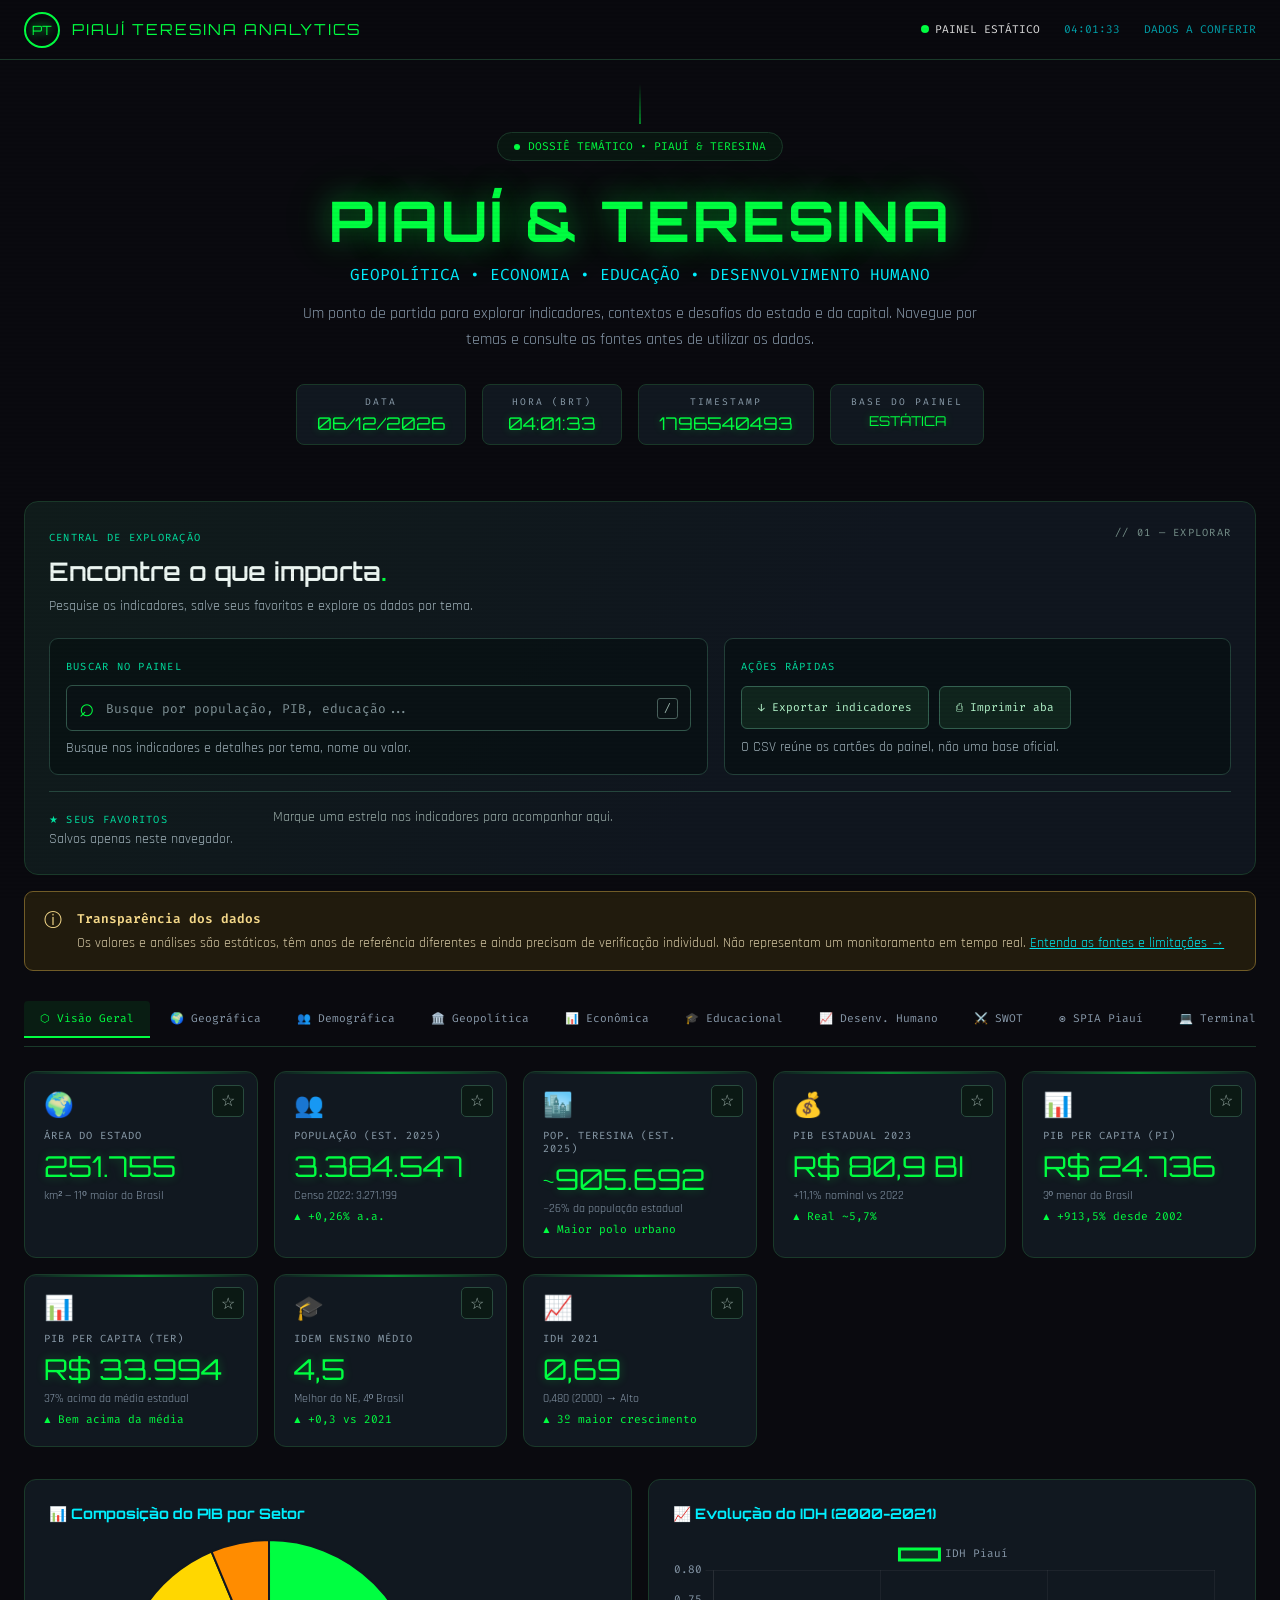
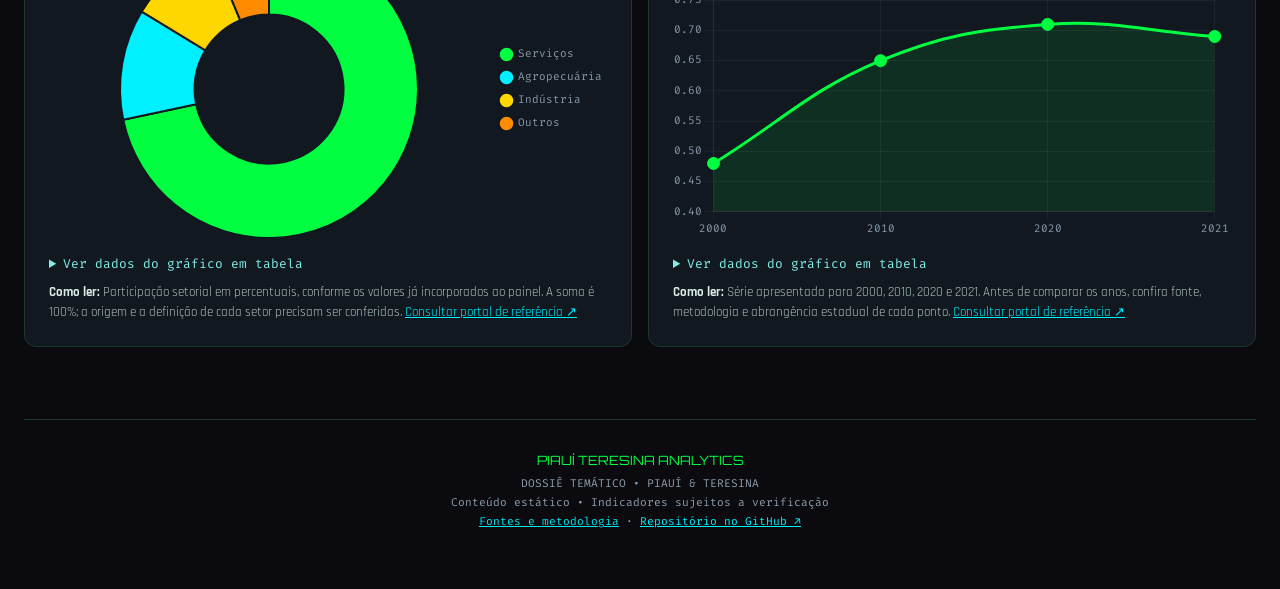
==== commit 2264289a: "Amplia terminal de notícias e mural SPIA demonstrativo Co-authored-by: arena-agent <297053741+arena-" ====
--- a/index.html
+++ b/index.html
@@ -1875,11 +1875,13 @@
           </div>
         </div>
 
-        <div class="news-console">
-          <div class="news-console-top"><span><i></i> ARQUIVO DE NOTÍCIAS</span><span id="newsCounter">Carregando curadoria...</span></div>
-          <div class="news-terminal" id="terminalBox" aria-live="off"><span class="news-prompt">piaui@noticias:~$</span> <span>Preparando notícias...</span></div>
-          <div class="news-controls" aria-label="Controles do terminal"><button type="button" id="newsPrev" aria-label="Notícia anterior">← Anterior</button><button type="button" id="newsPause" aria-pressed="false">Ⅱ Pausar</button><button type="button" id="newsNext">Próxima →</button></div>
-          <p class="news-note">Curadoria estática consultada em 30/10/2026, não é um feed ao vivo. A rotação é visual; títulos remetem às publicações originais. Eventos e serviços podem ter mudado.</p>
+        <div class="news-console cmd-window">
+          <div class="cmd-titlebar"><div class="cmd-dots" aria-hidden="true"><i></i><i></i><i></i></div><span>PIAUÍ NEWS / PROMPT DE NOTÍCIAS</span><span>— &nbsp; □ &nbsp; ×</span></div>
+          <div class="news-console-top"><span><i></i> TERMINAL DE NOTÍCIAS</span><span id="newsCounter">Preparando...</span></div>
+          <div class="news-terminal cmd-output" id="terminalBox" role="log" aria-label="Histórico de notícias" aria-live="off" tabindex="0"><span class="news-prompt">piaui@noticias:~$</span> Preparando notícias...</div>
+          <div class="cmd-status" id="newsStatus" role="status">Curadoria local carregada. Aguardando atualização.</div>
+          <div class="news-controls" aria-label="Controles do terminal"><button type="button" id="newsPrev" aria-label="Notícia anterior">← Anterior</button><button type="button" id="newsPause" aria-pressed="false">Ⅱ Pausar</button><button type="button" id="newsNext">Próxima →</button><button type="button" id="newsRefresh">↻ Atualizar agora</button><button type="button" id="newsClear">Limpar histórico</button></div>
+          <p class="news-note">Tentativa automática a cada 5 minutos enquanto a página estiver aberta, usando os feeds do g1 Piauí e Governo do Piauí via serviço externo RSS2JSON. Em caso de falha, a curadoria local de 30/10/2026 continua disponível. Notícias podem sofrer alterações nas fontes.</p>
         </div>
         <div class="news-archive"><div class="archive-header"><div><span class="eyebrow">// PIAUÍ & TERESINA</span><h3>Arquivo de notícias</h3><p>Publicações dos últimos 12 meses disponíveis nesta seleção.</p></div><span class="archive-count" id="archiveCount">—</span></div>
           <div class="archive-filters"><label>Buscar notícia<input id="newsSearch" type="search" placeholder="Ex.: Teresina, saúde, educação"></label><label>Assunto<select id="newsCategory"><option value="">Todos os assuntos</option></select></label></div>
@@ -1938,19 +1940,14 @@
       </div>
     </div>
 
-    <!-- TAB: SPIA — demonstração, sem conexão com câmeras -->
+    <!-- SPIA: vídeos públicos externos e análise demonstrativa -->
     <div class="tab-content" id="tab-spia" role="tabpanel" aria-labelledby="btn-spia" tabindex="0">
-      <div class="spia-hero"><div><span class="eyebrow">// SISTEMA DE ANÁLISE • MÓDULO INTEGRADO</span><h2>SPIA <span>Piauí</span></h2><p>Uma central demonstrativa de análise visual para explorar as zonas de Teresina e o Piauí, sem acesso a câmeras reais.</p><div class="spia-actions"><a class="spia-link" href="https://tgmidasx7.github.io/SPIA-PIAUIANALITCS/" target="_blank" rel="noopener noreferrer">Abrir projeto SPIA ↗</a><button type="button" data-open-tab="terminal" class="tool-button">Ver notícias locais →</button></div></div><div class="spia-seal" aria-hidden="true"><span>◉</span><small>SPIA / PI</small></div></div>
-      <div class="data-notice"><span aria-hidden="true">ⓘ</span><div><strong>Modo demonstração</strong><p>As áreas abaixo são exemplos de interface. Não há imagens de câmeras, reconhecimento de pessoas, contagem de veículos ou ligação com o SPIA oficial. O projeto externo tem conteúdo próprio; sua disponibilidade e seus dados não são verificados por este painel.</p></div></div>
-      <div class="spia-status-grid"><div><span>ÁREAS DISPONÍVEIS</span><strong>04</strong><small>Regiões ilustrativas de Teresina</small></div><div><span>TRANSMISSÕES</span><strong>—</strong><small>Nenhuma fonte conectada</small></div><div><span>INTEGRAÇÃO</span><strong>LOCAL</strong><small>Interface demonstrativa</small></div></div>
-      <div class="spia-section-head"><div><span class="eyebrow">// EXPLORAR TERRITÓRIO</span><h3>Painel por região</h3><p>Selecione uma região para filtrar a demonstração.</p></div><div class="spia-filters" role="group" aria-label="Filtrar regiões"><button type="button" data-spia-zone="todas" aria-pressed="true">Todas</button><button type="button" data-spia-zone="norte" aria-pressed="false">Norte</button><button type="button" data-spia-zone="sul" aria-pressed="false">Sul</button><button type="button" data-spia-zone="leste" aria-pressed="false">Leste</button><button type="button" data-spia-zone="oeste" aria-pressed="false">Oeste</button></div></div>
-      <div class="spia-grid">
-        <article class="spia-camera" data-zone="norte"><div class="camera-placeholder"><span>◉</span><b>SEM TRANSMISSÃO</b><small>VISUALIZAÇÃO DEMONSTRATIVA</small></div><div class="camera-caption"><div><h4>Zona Norte</h4><p>Teresina • Área ilustrativa</p></div><span>DEMO</span></div></article>
-        <article class="spia-camera" data-zone="sul"><div class="camera-placeholder"><span>◉</span><b>SEM TRANSMISSÃO</b><small>VISUALIZAÇÃO DEMONSTRATIVA</small></div><div class="camera-caption"><div><h4>Zona Sul</h4><p>Teresina • Área ilustrativa</p></div><span>DEMO</span></div></article>
-        <article class="spia-camera" data-zone="leste"><div class="camera-placeholder"><span>◉</span><b>SEM TRANSMISSÃO</b><small>VISUALIZAÇÃO DEMONSTRATIVA</small></div><div class="camera-caption"><div><h4>Zona Leste</h4><p>Teresina • Área ilustrativa</p></div><span>DEMO</span></div></article>
-        <article class="spia-camera" data-zone="oeste"><div class="camera-placeholder"><span>◉</span><b>SEM TRANSMISSÃO</b><small>VISUALIZAÇÃO DEMONSTRATIVA</small></div><div class="camera-caption"><div><h4>Zona Oeste</h4><p>Teresina • Área ilustrativa</p></div><span>DEMO</span></div></article>
-      </div>
-      <div class="method-grid"><div class="detail-card"><h3>Sobre o módulo</h3><p>O painel reúne navegação por zonas e acesso ao projeto SPIA informado. As regiões são apenas rótulos de navegação, não posições reais de câmeras.</p></div><div class="detail-card"><h3>Privacidade e responsabilidade</h3><p>Este módulo não coleta imagens nem dados pessoais. Qualquer integração real exige autorização, avaliação de privacidade e definição de responsáveis.</p></div><div class="detail-card"><h3>Saiba mais</h3><p>Consulte a <a href="https://www.ssp.pi.gov.br/ssp-pi-amplia-monitoramento-em-teresina-com-inauguracao-de-dois-novos-totens-inteligentes/" target="_blank" rel="noopener noreferrer">publicação da SSP-PI ↗</a> sobre os totens anunciados em 2026.</p></div></div>
+      <div class="spia-hero"><div><span class="eyebrow">// MALHA ÓPTICA • CENTRAL DEMONSTRATIVA</span><h2>SPIA <span>Piauí</span></h2><p>Uma central visual inspirada em Teresina, com 30 vídeos públicos de cidades e aeroportos e um laboratório de interpretação ilustrativa.</p><div class="spia-actions"><a class="spia-link" href="https://tgmidasx7.github.io/SPIA-PIAUIANALITCS/" target="_blank" rel="noopener noreferrer">Abrir projeto SPIA ↗</a><a class="tool-button" href="#spia-wall">Explorar as telas ↓</a></div></div><div class="spia-seal" aria-hidden="true"><span>◉</span><small>SPIA / PI</small></div></div>
+      <div class="data-notice"><span aria-hidden="true">ⓘ</span><div><strong>Importante: demonstração, não é o SPIA oficial</strong><p>Os vídeos são públicos de terceiros e identificados pelo local verdadeiro; não são câmeras de Teresina nem câmeras de segurança oficiais do Piauí. Eles podem estar gravados, indisponíveis ou impedir reprodução incorporada. A interpretação abaixo é fictícia, não analisa os vídeos e não usa IA ou reconhecimento em tempo real.</p></div></div>
+      <div class="spia-status-grid"><div><span>TELAS DO CATÁLOGO</span><strong>30</strong><small>Vídeos públicos de terceiros</small></div><div><span>CÂMERAS DE TERESINA</span><strong>—</strong><small>Nenhuma fonte oficial conectada</small></div><div><span>ANÁLISE</span><strong>DEMO</strong><small>Exemplos fictícios, sem IA</small></div></div>
+      <section class="spia-lab" aria-labelledby="lab-title"><div class="lab-heading"><div><span class="eyebrow">// LABORATÓRIO DE INTERPRETAÇÃO</span><h3 id="lab-title">Teresina em palavras</h3><p>Um roteiro ilustrativo para visualizar como uma central poderia registrar observações. Não corresponde a acontecimentos reais.</p></div><span class="demo-badge">SIMULAÇÃO</span></div><div class="lab-controls"><label for="spiaScenario">Cenário fictício</label><select id="spiaScenario"><option value="norte">Zona Norte</option><option value="sul">Zona Sul</option><option value="leste">Zona Leste</option><option value="sudeste">Zona Sudeste</option><option value="centro">Centro</option></select><button type="button" id="spiaSimulate">Gerar exemplo</button></div><div class="lab-output" id="spiaOutput" role="status">Selecione uma área e gere um exemplo fictício.</div><p class="lab-disclaimer">Não há leitura de vídeo, detecção de pessoas, contagem de veículos, alertas reais ou conexão com câmeras de Teresina.</p></section>
+      <section id="spia-wall" aria-labelledby="wall-title"><div class="spia-section-head"><div><span class="eyebrow">// VÍDEOS PÚBLICOS • 30 FONTES</span><h3 id="wall-title">Mural de câmeras</h3><p>Selecione uma tela para carregar o vídeo. A transmissão depende do canal original e pode estar fora do ar.</p></div><div class="spia-filters" role="group" aria-label="Filtrar vídeos"><button type="button" data-spia-filter="todas" aria-pressed="true">Todas</button><button type="button" data-spia-filter="cidade" aria-pressed="false">Cidades</button><button type="button" data-spia-filter="aeroporto" aria-pressed="false">Aeroportos</button></div></div><div class="wall-tools"><label for="spiaSearch">Buscar cidade ou câmera</label><input id="spiaSearch" type="search" placeholder="Ex.: Recife, Fortaleza, aeroporto"><span id="spiaCount" aria-live="polite"></span></div><div class="spia-grid" id="spiaGrid"></div><p class="news-note">Ao visualizar o mural, as miniaturas vêm do YouTube; ao abrir uma tela, o vídeo também se conecta ao serviço, que pode aplicar suas próprias políticas. Não temos controle sobre anúncios, disponibilidade, atraso ou conteúdo dos vídeos.</p></section>
+      <div class="method-grid"><div class="detail-card"><h3>Fontes públicas</h3><p>Os vídeos pertencem aos respectivos canais no YouTube. Cada tela traz o local informado e um link para o original.</p></div><div class="detail-card"><h3>Privacidade e responsabilidade</h3><p>Não coletamos imagens nem fazemos identificação. Integrações reais exigem autorização, avaliação de privacidade e responsáveis.</p></div><div class="detail-card"><h3>SPIA no Piauí</h3><p>Leia a <a href="https://www.ssp.pi.gov.br/ssp-pi-amplia-monitoramento-em-teresina-com-inauguracao-de-dois-novos-totens-inteligentes/" target="_blank" rel="noopener noreferrer">publicação da SSP-PI ↗</a> sobre totens anunciados em 2026. Este painel não tem acesso a eles.</p></div></div>
     </div>
 
     <!-- TAB: FONTES E MÉTODO -->
@@ -2397,6 +2394,7 @@
 }
 </script>
 <script src="assets/news.js"></script>
+<script src="assets/cameras.js"></script>
 <script src="assets/dashboard.js"></script>
 </body>
 </html>
--- a/assets/enhancements.css
+++ b/assets/enhancements.css
@@ -59,3 +59,13 @@
 .news-archive {background:#101a1d; border:1px solid #25463b; border-radius:12px; padding:1.5rem; margin-bottom:1.5rem}.archive-header {display:flex; justify-content:space-between; align-items:center; gap:1rem}.archive-header h3 {color:#e7fbef; font:600 1.2rem var(--font-display); margin:.5rem 0}.archive-header p {color:#a1b5b1}.archive-count {white-space:nowrap; color:var(--green); font:.7rem var(--font-mono)}.archive-filters {display:grid; grid-template-columns:2fr 1fr; gap:.8rem; margin:1.2rem 0}.archive-filters label {color:#a0b5ad; font:.65rem var(--font-mono)}.archive-filters input,.archive-filters select {display:block; width:100%; margin-top:.5rem; padding:.75rem; background:#081210; border:1px solid #315447; border-radius:5px; color:#effff5; font:.75rem var(--font-mono)}.news-list {max-height:530px; overflow:auto; border-top:1px solid #25463b}.news-item {display:flex; align-items:center; justify-content:space-between; gap:1rem; padding:.85rem .25rem; border-bottom:1px solid #203a31}.news-item a {color:#deeee6; text-decoration:none; font-size:.9rem; line-height:1.4}.news-item a:hover {color:var(--green)}.news-item small {display:block; color:#9bb3a9; font:.62rem var(--font-mono); margin-top:.3rem}.news-item .news-arrow {color:#00e9df; font-size:1rem}.chart-context { color:#afc2bd; font-size:.82rem; line-height:1.5; padding:.7rem 0 0; }.chart-context strong {color:#d6e9e2}.chart-context a {color:var(--cyan)}
 @media (max-width:900px) {.spia-grid {grid-template-columns:repeat(2,minmax(0,1fr))}.spia-section-head {align-items:start;flex-direction:column}}
 @media (max-width:600px) {.spia-hero {padding:1.3rem}.spia-seal {display:none}.spia-status-grid {grid-template-columns:1fr}.spia-grid {grid-template-columns:1fr}.archive-filters {grid-template-columns:1fr}.archive-header {align-items:start;flex-direction:column}.news-console-top {align-items:start;flex-direction:column}.news-archive {padding:1rem}}
+
+/* Terminal contínuo e mural SPIA */
+.cmd-window { padding:0; overflow:hidden; border-color:#285442; box-shadow:0 18px 50px #0005; }
+.cmd-titlebar { display:flex; justify-content:space-between; align-items:center; gap:1rem; padding:.8rem 1rem; background:#192426; color:#a9bdb5; font:.65rem var(--font-mono); letter-spacing:.06em; }
+.cmd-dots { display:flex; gap:5px; }.cmd-dots i { width:9px; height:9px; border-radius:50%; background:#d45f5c; }.cmd-dots i:nth-child(2) {background:#d7b456}.cmd-dots i:nth-child(3) {background:#52bc79}
+.cmd-window .news-console-top {margin:0 1.1rem; padding:1rem 0}.cmd-output {height:350px; min-height:0; max-height:55vh; overflow:auto; margin:0 1.1rem; padding:1rem .3rem; background:#050d0a; scrollbar-color:#397555 #07110c; scrollbar-width:thin; font-size:.78rem; line-height:1.65; }
+.cmd-line {padding:.5rem 0; border-bottom:1px solid #10251a;}.cmd-line .news-meta {margin-top:.12rem; white-space:pre-wrap}.cmd-status {border-top:1px solid #1d3d30; color:#9db9a7; padding:.75rem 1.2rem; font:.65rem/1.5 var(--font-mono)}.cmd-window .news-controls {padding:0 1.2rem}.cmd-window .news-note {padding:0 1.2rem 1rem}
+.spia-lab {padding:1.5rem; margin:1.5rem 0 2.25rem; border-radius:10px; border:1px solid #205a46; background:linear-gradient(110deg,#10231d,#10191e);}.lab-heading {display:flex; justify-content:space-between; align-items:start; gap:1rem}.lab-heading h3 {font:600 1.25rem var(--font-display); color:#e7f8ef; margin:.5rem 0}.lab-heading p,.lab-disclaimer {color:#a7bbb3; font-size:.85rem; line-height:1.6}.demo-badge {border:1px solid #b99648; color:#f3d07c; border-radius:4px; padding:.35rem .55rem; font:.62rem var(--font-mono); white-space:nowrap}.lab-controls {display:flex; align-items:center; gap:.7rem; flex-wrap:wrap; margin:1.2rem 0}.lab-controls label,.wall-tools label {font:.65rem var(--font-mono); color:#b1c7bd}.lab-controls select,.wall-tools input {background:#081410; color:#e2f4e9; border:1px solid #315c49; padding:.65rem; border-radius:5px; font:.7rem var(--font-mono)}.lab-controls button {background:#143d2b; color:#afffd0; border:1px solid #3b9e65; padding:.65rem .8rem; border-radius:5px; cursor:pointer; font:.7rem var(--font-mono)}.lab-output {border-left:3px solid var(--green); background:#07120e; color:#ccebd7; padding:1rem; font:.75rem/1.7 var(--font-mono); min-height:70px}.lab-disclaimer {margin-top:.8rem; font-size:.77rem}
+.wall-tools {display:flex; gap:.75rem; align-items:center; flex-wrap:wrap; margin:0 0 1rem}.wall-tools input {flex:1; min-width:150px; max-width:420px}.wall-tools span {margin-left:auto; font:.65rem var(--font-mono); color:var(--green)}.camera-screen {position:relative; aspect-ratio:16/9; background:#050d0a; overflow:hidden}.camera-trigger {position:absolute; inset:0; border:0; padding:0; width:100%; height:100%; background:#07100d; color:#fff; cursor:pointer; overflow:hidden}.camera-trigger img {width:100%; height:100%; object-fit:cover; opacity:.65; transition:opacity .2s}.camera-trigger:hover img,.camera-trigger:focus-visible img {opacity:.9}.camera-play {position:absolute; left:50%; top:50%; transform:translate(-50%,-50%); width:42px; height:42px; display:grid; place-items:center; border:1px solid #68e69b; border-radius:50%; background:#07130de0; color:#a5ffc5; font-size:.9rem}.camera-screen-label {position:absolute; left:.6rem; bottom:.6rem; background:#08130eea; border:1px solid #2b6044; border-radius:3px; padding:.3rem .4rem; font:.55rem var(--font-mono); color:#d3f4df}.camera-screen iframe {width:100%; height:100%; border:0}.camera-close {position:absolute; top:.4rem; right:.4rem; z-index:2; background:#0c1716ef; border:1px solid #7c9b8f; color:white; padding:.35rem .5rem; border-radius:4px; font:.62rem var(--font-mono); cursor:pointer}.camera-caption {min-height:95px}.camera-caption a {display:inline-block; color:var(--cyan); font:.6rem var(--font-mono); margin-top:.55rem}.camera-caption h4 {line-height:1.4}
+@media (max-width:600px) {.cmd-output {height:300px; font-size:.72rem}.cmd-titlebar {font-size:.55rem}.lab-heading {flex-direction:column}.spia-lab {padding:1rem}.wall-tools span {margin-left:0}}
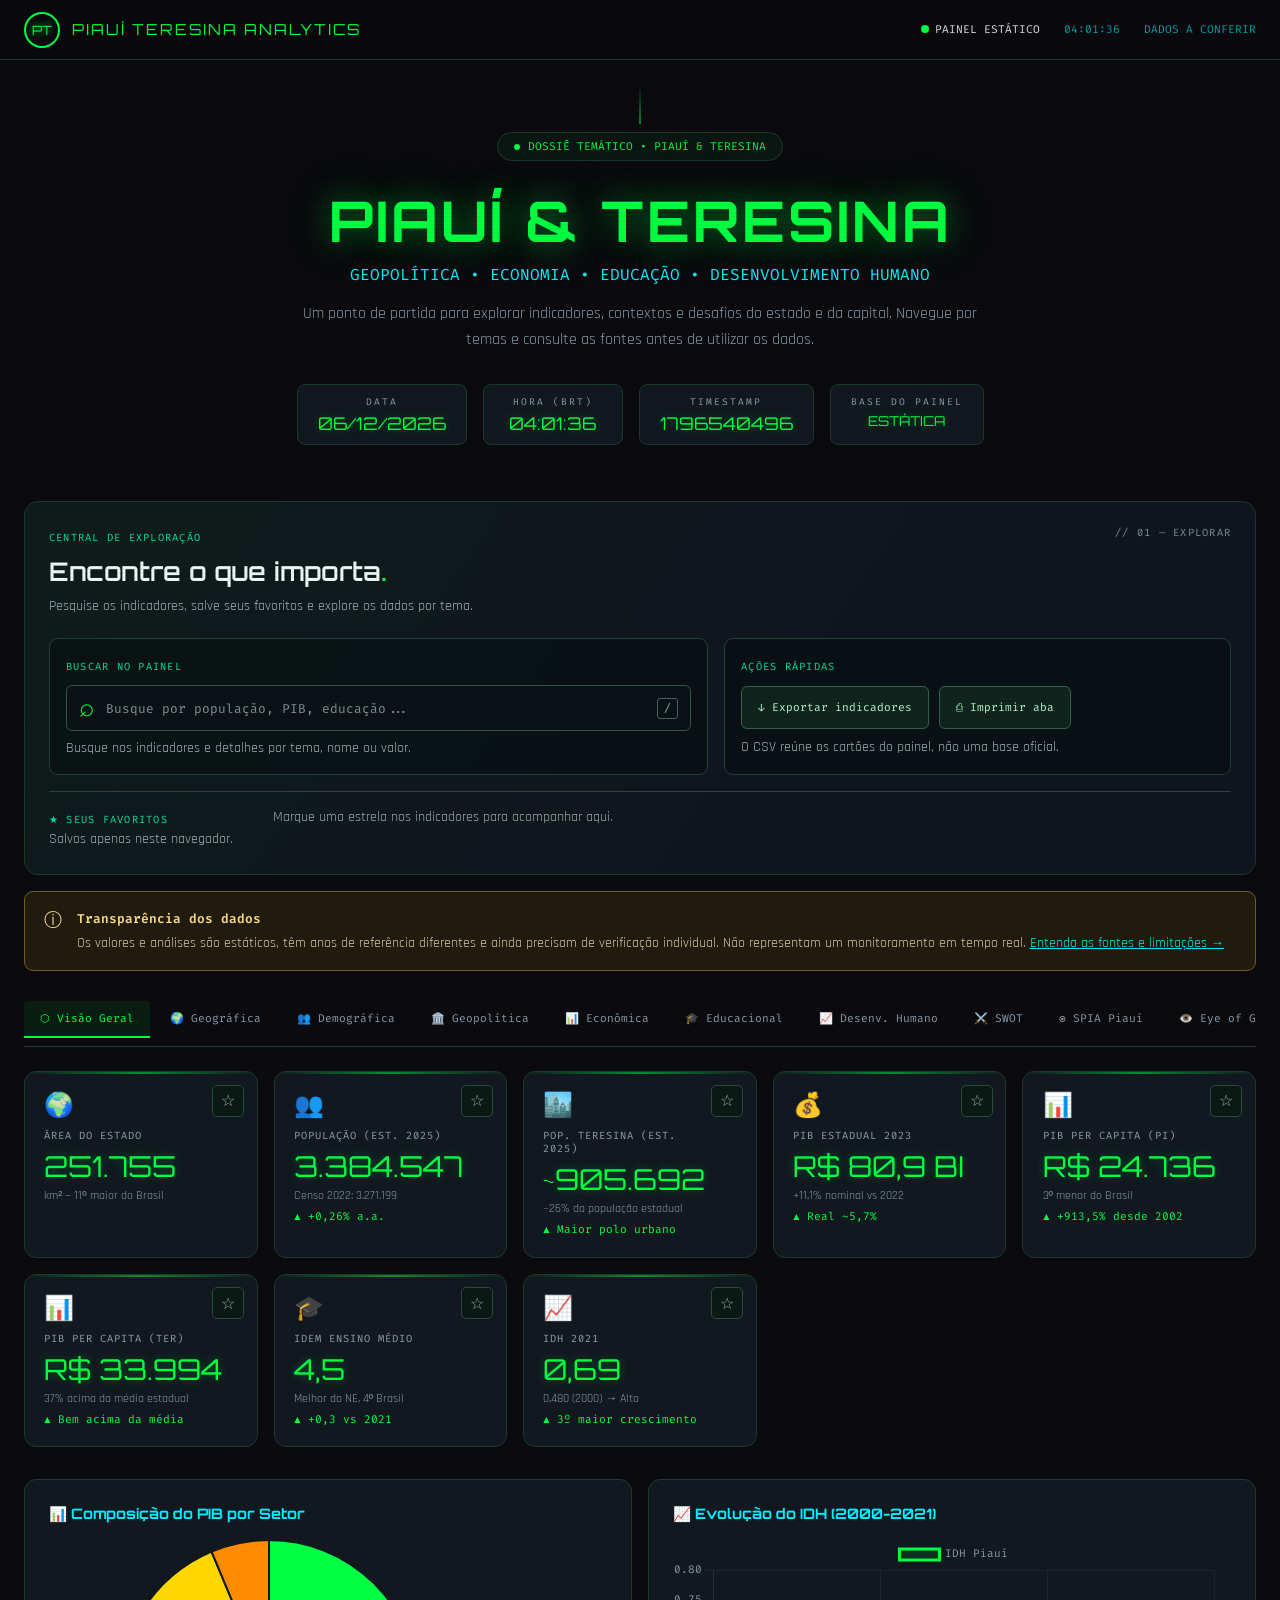
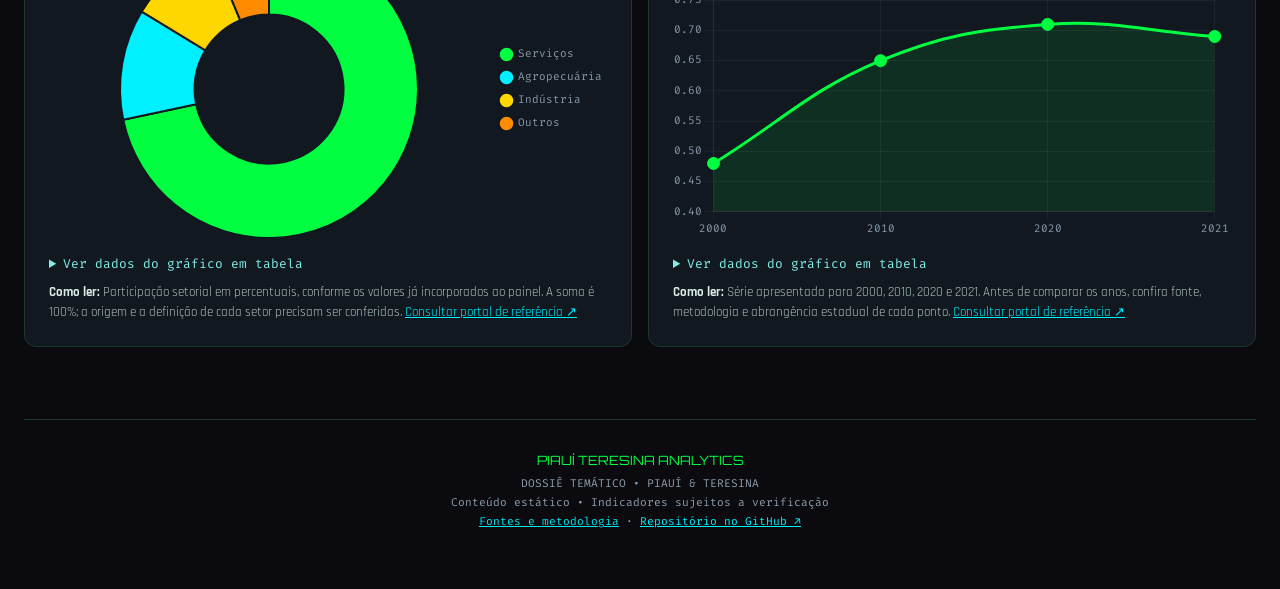
==== commit d5b2c2fb: "Adiciona aba Eye of God e rota dedicada /eyeofgod Co-authored-by: arena-agent <297053741+arena-agent" ====
--- a/index.html
+++ b/index.html
@@ -8,7 +8,7 @@
 <meta name="theme-color" content="#0a0a0f">
 <script defer src="assets/vendor/chart.umd.js"></script>
 <link rel="preconnect" href="https://fonts.googleapis.com">
-<link href="https://fonts.googleapis.com/css2?family=Fira+Code:wght@300;400;500;600;700&family=Orbitron:wght@400;500;600;700;800;900&family=Rajdhani:wght@300;400;500;600;700&display=swap" rel="stylesheet">
+<link href="https://fonts.googleapis.com/css2?family=Fira+Code:wght@300;400;500;600;700&family=Orbitron:wght@400;500;600;700;800;900&family=Rajdhani:wght@300;400;500;600;700&family=Share+Tech+Mono&display=swap" rel="stylesheet">
 <style>
 *, *::before, *::after { margin: 0; padding: 0; box-sizing: border-box; }
 
@@ -884,6 +884,7 @@
 }
 </style>
 <link rel="stylesheet" href="assets/enhancements.css">
+<link rel="stylesheet" href="assets/eye-of-god.css">
 <noscript><style>.tab-content{display:block!important;margin-bottom:2rem}.dashboard-tools,.tab-navigation,.data-notice button{display:none!important}</style></noscript>
 </head>
 <body>
@@ -966,6 +967,7 @@
       <button type="button" class="tab-btn" data-tab="idh" id="btn-idh" role="tab" aria-controls="tab-idh" aria-selected="false" tabindex="-1">📈 Desenv. Humano</button>
       <button type="button" class="tab-btn" data-tab="swot" id="btn-swot" role="tab" aria-controls="tab-swot" aria-selected="false" tabindex="-1">⚔️ SWOT</button>
       <button type="button" class="tab-btn" data-tab="spia" id="btn-spia" role="tab" aria-controls="tab-spia" aria-selected="false" tabindex="-1">◉ SPIA Piauí</button>
+      <button type="button" class="tab-btn" data-tab="eye-of-god" id="btn-eye-of-god" role="tab" aria-controls="tab-eye-of-god" aria-selected="false" tabindex="-1">👁️ Eye of God</button>
       <button type="button" class="tab-btn" data-tab="terminal" id="btn-terminal" role="tab" aria-controls="tab-terminal" aria-selected="false" tabindex="-1">💻 Terminal</button>
       <button type="button" class="tab-btn" data-tab="fontes" id="btn-fontes" role="tab" aria-controls="tab-fontes" aria-selected="false" tabindex="-1">◈ Fontes & método</button>
     </div>
@@ -1948,6 +1950,205 @@
       <section class="spia-lab" aria-labelledby="lab-title"><div class="lab-heading"><div><span class="eyebrow">// LABORATÓRIO DE INTERPRETAÇÃO</span><h3 id="lab-title">Teresina em palavras</h3><p>Um roteiro ilustrativo para visualizar como uma central poderia registrar observações. Não corresponde a acontecimentos reais.</p></div><span class="demo-badge">SIMULAÇÃO</span></div><div class="lab-controls"><label for="spiaScenario">Cenário fictício</label><select id="spiaScenario"><option value="norte">Zona Norte</option><option value="sul">Zona Sul</option><option value="leste">Zona Leste</option><option value="sudeste">Zona Sudeste</option><option value="centro">Centro</option></select><button type="button" id="spiaSimulate">Gerar exemplo</button></div><div class="lab-output" id="spiaOutput" role="status">Selecione uma área e gere um exemplo fictício.</div><p class="lab-disclaimer">Não há leitura de vídeo, detecção de pessoas, contagem de veículos, alertas reais ou conexão com câmeras de Teresina.</p></section>
       <section id="spia-wall" aria-labelledby="wall-title"><div class="spia-section-head"><div><span class="eyebrow">// VÍDEOS PÚBLICOS • 30 FONTES</span><h3 id="wall-title">Mural de câmeras</h3><p>Selecione uma tela para carregar o vídeo. A transmissão depende do canal original e pode estar fora do ar.</p></div><div class="spia-filters" role="group" aria-label="Filtrar vídeos"><button type="button" data-spia-filter="todas" aria-pressed="true">Todas</button><button type="button" data-spia-filter="cidade" aria-pressed="false">Cidades</button><button type="button" data-spia-filter="aeroporto" aria-pressed="false">Aeroportos</button></div></div><div class="wall-tools"><label for="spiaSearch">Buscar cidade ou câmera</label><input id="spiaSearch" type="search" placeholder="Ex.: Recife, Fortaleza, aeroporto"><span id="spiaCount" aria-live="polite"></span></div><div class="spia-grid" id="spiaGrid"></div><p class="news-note">Ao visualizar o mural, as miniaturas vêm do YouTube; ao abrir uma tela, o vídeo também se conecta ao serviço, que pode aplicar suas próprias políticas. Não temos controle sobre anúncios, disponibilidade, atraso ou conteúdo dos vídeos.</p></section>
       <div class="method-grid"><div class="detail-card"><h3>Fontes públicas</h3><p>Os vídeos pertencem aos respectivos canais no YouTube. Cada tela traz o local informado e um link para o original.</p></div><div class="detail-card"><h3>Privacidade e responsabilidade</h3><p>Não coletamos imagens nem fazemos identificação. Integrações reais exigem autorização, avaliação de privacidade e responsáveis.</p></div><div class="detail-card"><h3>SPIA no Piauí</h3><p>Leia a <a href="https://www.ssp.pi.gov.br/ssp-pi-amplia-monitoramento-em-teresina-com-inauguracao-de-dois-novos-totens-inteligentes/" target="_blank" rel="noopener noreferrer">publicação da SSP-PI ↗</a> sobre totens anunciados em 2026. Este painel não tem acesso a eles.</p></div></div>
+    </div>
+
+    <!-- TAB: S.P.I.A. · EYE OF GOD // PALANTIR MATRIX EDITION -->
+    <div class="tab-content" id="tab-eye-of-god" role="tabpanel" aria-labelledby="btn-eye-of-god" tabindex="0">
+      <div class="data-notice">
+        <span aria-hidden="true">ⓘ</span>
+        <div>
+          <strong>Simulação tática e visual (modo demonstrativo)</strong>
+          <p>Esta aba apresenta uma interface conceitual inspirada em centros C4ISR. Os feeds em Canvas, telemetria, radar, grafo, terminal e áudio são gerados proceduralmente no navegador — não há conexão real com câmeras da SSP-PI, satélites, BNMP/DETRAN ou sistemas policiais.</p>
+        </div>
+      </div>
+
+      <div class="eog-hud-shell" id="eog-hud-shell">
+        <canvas id="eog-matrix-rain-canvas" aria-hidden="true"></canvas>
+        <div class="eog-crt-overlay" aria-hidden="true"></div>
+
+        <!-- TOP HEADER BAR -->
+        <header class="eog-header">
+          <div class="eog-brand-zone">
+            <div class="eog-god-eye-logo" aria-hidden="true">
+              <div class="eog-iris-ring"></div>
+              <div class="eog-pupil-core"></div>
+            </div>
+            <div>
+              <h2 class="eog-glitch-text">S.P.I.A. // EYE OF GOD</h2>
+              <p class="eog-brand-sub">SISTEMA INTEGRADO DE INTELIGÊNCIA ARTIFICIAL E VIGILÂNCIA GLOBAL · GOV-PI</p>
+            </div>
+          </div>
+
+          <div class="eog-header-status-grid">
+            <div class="eog-stat-pill">
+              <span class="eog-pill-label">SATELLITE LINK:</span>
+              <span class="eog-pill-value ok" id="eog-sat-uplink">GEO-PI-01 [99.8%]</span>
+            </div>
+            <div class="eog-stat-pill">
+              <span class="eog-pill-label">CRIPTOGRAFIA:</span>
+              <span class="eog-pill-value ok">SHA-512 / POST-QUANTUM</span>
+            </div>
+            <div class="eog-stat-pill">
+              <span class="eog-pill-label">HASH KERNEL:</span>
+              <span class="eog-pill-value" id="eog-kernel-hash">0x9F4C...B21</span>
+            </div>
+            <div class="eog-stat-pill">
+              <span class="eog-pill-label">DEFCON ESTADUAL:</span>
+              <span class="eog-pill-value warn" id="eog-defcon-status">NÍVEL 2 - ELEVADO</span>
+            </div>
+            <div class="eog-stat-pill">
+              <span class="eog-pill-label">HORA TÁTICA:</span>
+              <span class="eog-pill-value clock" id="eog-tactical-clock">00:00:00.000</span>
+            </div>
+          </div>
+
+          <div class="eog-header-actions">
+            <a class="eog-btn eog-link-btn" href="eyeofgod/">↗ TELA DEDICADA</a>
+            <button type="button" class="eog-btn alert-btn" id="eog-lockdown-btn" aria-pressed="false">🚨 LOCKDOWN TOTAL</button>
+            <button type="button" class="eog-btn" id="eog-audio-toggle" aria-pressed="true">🔊 AUDIO: ON</button>
+          </div>
+        </header>
+
+        <!-- MAIN TACTICAL GRID -->
+        <div class="eog-main-grid">
+          <!-- COLUNA 1: TELEMETRIA & AMBIENTE DO PIAUÍ -->
+          <aside class="eog-panel-box" id="eog-panel-telemetry">
+            <div class="eog-panel-title">
+              <span>📡 TELEMETRIA AMBIENTAL &amp; MATRIZ ENERGÉTICA (PI)</span>
+              <span class="eog-corner-code">LOC: -05.0892° / -42.8016°</span>
+            </div>
+            <div class="eog-panel-content">
+              <div class="eog-telemetry-grid">
+                <div class="eog-sensor-card">
+                  <div class="eog-s-label">ÍNDICE TÉRMICO CAPITAL</div>
+                  <div class="eog-s-val" id="eog-sensor-temp">38.8°C</div>
+                  <div class="eog-s-sub">Pico Térmico: B-O-B [Alerta 11 UV]</div>
+                </div>
+                <div class="eog-sensor-card">
+                  <div class="eog-s-label">POPULAÇÃO ATIVA EM VIAS</div>
+                  <div class="eog-s-val" id="eog-sensor-pop">164.210</div>
+                  <div class="eog-s-sub">Taxa de Identificação: 99.1%</div>
+                </div>
+                <div class="eog-sensor-card">
+                  <div class="eog-s-label">CARGA DA REDE ELÉTRICA</div>
+                  <div class="eog-s-val" id="eog-sensor-grid">84.2%</div>
+                  <div class="eog-s-sub">Subestação Teresina II: 60.02 Hz</div>
+                </div>
+                <div class="eog-sensor-card">
+                  <div class="eog-s-label">ESPECTRO RF / SINAIS</div>
+                  <div class="eog-s-val" id="eog-sensor-rf">2.41 GHz</div>
+                  <div class="eog-s-sub">Triangulação de 842 Torres ERB</div>
+                </div>
+              </div>
+
+              <div class="eog-sub-section-title">ESTADO DOS MÓDULOS DE COMBATE</div>
+              <div class="eog-modules-status-list">
+                <div class="eog-mod-item">
+                  <span>FACE-RECON [BNMP/SESP]</span>
+                  <span class="eog-mod-badge active">RODANDO</span>
+                </div>
+                <div class="eog-mod-item">
+                  <span>CERCO LPR [DETRAN/RENAVAM]</span>
+                  <span class="eog-mod-badge active">RODANDO</span>
+                </div>
+                <div class="eog-mod-item">
+                  <span>ACOUSTIC SHOT-SPOTTER</span>
+                  <span class="eog-mod-badge active">RODANDO</span>
+                </div>
+                <div class="eog-mod-item">
+                  <span>PREDIÇÃO LPA (NEURAL NETWORK)</span>
+                  <span class="eog-mod-badge compute">COMPUTANDO</span>
+                </div>
+                <div class="eog-mod-item">
+                  <span>PALANTIR THREAT MATRIX</span>
+                  <span class="eog-mod-badge active">SINCRONIZADO</span>
+                </div>
+              </div>
+
+              <div class="eog-sub-section-title">ANALISADOR DE ESPECTRO EM TEMPO REAL</div>
+              <canvas id="eog-spectrum-canvas" class="eog-spectrum-box" width="280" height="72" aria-label="Analisador de espectro RF simulado"></canvas>
+            </div>
+          </aside>
+
+          <!-- COLUNA 2: MODULAGEM DE CÂMERAS & VETORIZAÇÃO -->
+          <section class="eog-panel-box eog-center-viewport" aria-label="Modulação de câmeras Eye of God">
+            <div class="eog-panel-title">
+              <span>👁️ MATRIX CAM MODULATION // EYE OF GOD TARGET LOCK</span>
+              <div class="eog-cam-modes-bar" role="group" aria-label="Modo de visão das câmeras">
+                <button type="button" class="eog-cam-mode-btn active" data-eog-mode="OPTICAL" aria-pressed="true">ÓPTICA HUD</button>
+                <button type="button" class="eog-cam-mode-btn" data-eog-mode="FLIR" aria-pressed="false">TÉRMICA FLIR</button>
+                <button type="button" class="eog-cam-mode-btn" data-eog-mode="NVG" aria-pressed="false">NOTURNA NVG</button>
+                <button type="button" class="eog-cam-mode-btn" data-eog-mode="LIDAR" aria-pressed="false">LIDAR 3D</button>
+                <button type="button" class="eog-cam-mode-btn" data-eog-mode="NEURAL" aria-pressed="false">FLUXO IA</button>
+                <button type="button" class="eog-cam-mode-btn" data-eog-mode="SAR" aria-pressed="false">ORBITAL SAR</button>
+              </div>
+            </div>
+
+            <div class="eog-panel-content eog-viewport-content">
+              <div class="eog-cctv-matrix-grid" id="eog-cctv-grid"></div>
+
+              <div class="eog-target-inspect-card">
+                <div class="eog-target-profile-pic">
+                  <canvas id="eog-wireframe-face-canvas" width="100" height="100" aria-label="Wireframe biométrico simulado"></canvas>
+                  <div class="eog-target-scan-line" aria-hidden="true"></div>
+                </div>
+                <div class="eog-target-data">
+                  <div class="eog-target-id" id="eog-target-id-label">ALVO #01: VEÍCULO / INDIVÍDUO IDENTIFICADO</div>
+                  <div class="eog-target-details" id="eog-target-details-label">
+                    PLACA: <span class="eog-highlight">PIU-8B42</span> · MODELO: <span class="eog-highlight">Toyota Hilux Prata</span> · RECON: <span class="eog-highlight">98.9%</span><br>
+                    VISTO EM: <span class="eog-highlight">Av. Raul Lopes / Ponte Estaiada</span> · ROTA: <span class="eog-highlight">Sentido Norte (68 km/h)</span>
+                  </div>
+                </div>
+                <div class="eog-target-actions">
+                  <button type="button" class="eog-btn" id="eog-lock-target-btn">🎯 CRAVAR MIRA</button>
+                  <button type="button" class="eog-btn alert-btn" id="eog-dispatch-drone-btn">🚁 DESPACHAR DRONE</button>
+                </div>
+              </div>
+            </div>
+          </section>
+
+          <!-- COLUNA 3: RADAR GEOESPACIAL & GRAFO PALANTIR -->
+          <aside class="eog-panel-box" id="eog-panel-radar-intel">
+            <div class="eog-panel-title">
+              <span>🌐 RADAR C4ISR &amp; GRAFO DE VÍNCULOS TÁTICOS</span>
+              <span class="eog-corner-code">ORBITAL SWEEP 360°</span>
+            </div>
+            <div class="eog-panel-content">
+              <div class="eog-radar-wrapper">
+                <canvas id="eog-tactical-radar-canvas" width="340" height="240" aria-label="Radar orbital tático simulado"></canvas>
+                <div class="eog-radar-hud-info">
+                  <span>ALVOS RASTREADOS: <b id="eog-radar-target-count">12</b></span>
+                  <span>VIATURAS EM CAMPO: <b id="eog-radar-units-count">8</b></span>
+                </div>
+              </div>
+
+              <div class="eog-sub-section-title">GRAFO DE RELAÇÕES &amp; AMEAÇAS (PALANTIR MATRIX)</div>
+              <div class="eog-graph-wrapper">
+                <canvas id="eog-palantir-graph-canvas" width="340" height="200" aria-label="Grafo de vínculos Palantir Matrix simulado"></canvas>
+              </div>
+
+              <div class="eog-sub-section-title">FEED DE EVENTOS TÁTICOS (INSTANTÂNEO)</div>
+              <div class="eog-event-feed-list" id="eog-event-feed-container" aria-live="polite"></div>
+            </div>
+          </aside>
+        </div>
+
+        <!-- BOTTOM CLI TERMINAL DOCK -->
+        <div class="eog-footer-terminal" role="region" aria-label="Terminal CLI Kernel Eye of God">
+          <div class="eog-terminal-bar-header">
+            <span>⚡ EYE OF GOD KERNEL TERMINAL // V.8.4.2-PROD</span>
+            <span>DIGITE 'help' PARA LISTAR COMANDOS TÁTICOS</span>
+          </div>
+          <div class="eog-terminal-body" id="eog-terminal-body" role="log" aria-live="polite">
+            <div class="eog-term-line output">&gt; S.P.I.A. Interface tática carregada em modo demonstrativo. Autenticação: ALFA-7 [SIMULAÇÃO]</div>
+            <div class="eog-term-line output">&gt; Malha óptica e radar orbital em Canvas prontos para operação.</div>
+          </div>
+          <div class="eog-terminal-prompt">
+            <label class="eog-prompt-symbol" for="eog-terminal-input">root@SPIA-GODS-EYE:~#</label>
+            <input type="text" id="eog-terminal-input" class="eog-prompt-input" autocomplete="off" placeholder="execute comandos como: help, target, lockdown, thermal, scan, clear...">
+          </div>
+        </div>
+      </div>
     </div>
 
     <!-- TAB: FONTES E MÉTODO -->
@@ -2396,5 +2597,6 @@
 <script src="assets/news.js"></script>
 <script src="assets/cameras.js"></script>
 <script src="assets/dashboard.js"></script>
+<script src="assets/eye-of-god.js"></script>
 </body>
 </html>
--- a/assets/eye-of-god.css
+++ b/assets/eye-of-god.css
@@ -0,0 +1,838 @@
+/* S.P.I.A. · EYE OF GOD // PALANTIR MATRIX EDITION (escopado exclusivamente na aba #tab-eye-of-god) */
+#tab-eye-of-god {
+  --eog-bg-void: #020408;
+  --eog-bg-panel: rgba(4, 9, 18, 0.9);
+  --eog-panel-border: rgba(0, 255, 102, 0.28);
+  --eog-green: #00ff66;
+  --eog-green-glow: 0 0 10px rgba(0, 255, 102, 0.45), 0 0 22px rgba(0, 255, 102, 0.18);
+  --eog-cyan: #00f0ff;
+  --eog-cyan-glow: 0 0 12px rgba(0, 240, 255, 0.45);
+  --eog-crimson: #ff003c;
+  --eog-crimson-glow: 0 0 15px rgba(255, 0, 60, 0.6);
+  --eog-amber: #ffe600;
+  --eog-font-matrix: 'Share Tech Mono', 'Fira Code', monospace;
+  --eog-font-title: 'Orbitron', sans-serif;
+}
+
+#tab-eye-of-god .eog-hud-shell {
+  position: relative;
+  background: var(--eog-bg-void);
+  color: #e2e8f0;
+  font-family: var(--eog-font-matrix);
+  border: 1px solid var(--eog-panel-border);
+  border-radius: 12px;
+  overflow: hidden;
+  padding: 10px 12px;
+  display: flex;
+  flex-direction: column;
+  gap: 10px;
+  box-shadow: 0 18px 50px rgba(0, 0, 0, 0.65), var(--eog-green-glow);
+  min-height: 760px;
+}
+
+#tab-eye-of-god .eog-hud-shell.lockdown-active {
+  border-color: var(--eog-crimson);
+  box-shadow: 0 18px 50px rgba(0, 0, 0, 0.75), var(--eog-crimson-glow);
+}
+
+#tab-eye-of-god .eog-hud-shell.lockdown-active .eog-header,
+#tab-eye-of-god .eog-hud-shell.lockdown-active .eog-panel-box,
+#tab-eye-of-god .eog-hud-shell.lockdown-active .eog-footer-terminal {
+  border-color: rgba(255, 0, 60, 0.45);
+}
+
+/* Matrix Rain & CRT Scanlines contidos apenas no HUD Eye of God */
+#eog-matrix-rain-canvas {
+  position: absolute;
+  inset: 0;
+  width: 100%;
+  height: 100%;
+  z-index: 0;
+  opacity: 0.2;
+  pointer-events: none;
+}
+
+#tab-eye-of-god .eog-crt-overlay {
+  position: absolute;
+  inset: 0;
+  background:
+    linear-gradient(rgba(18, 16, 16, 0) 50%, rgba(0, 0, 0, 0.24) 50%),
+    linear-gradient(90deg, rgba(255, 0, 0, 0.03), rgba(0, 255, 0, 0.01), rgba(0, 0, 255, 0.03));
+  background-size: 100% 3px, 6px 100%;
+  z-index: 20;
+  pointer-events: none;
+}
+
+#tab-eye-of-god .eog-header,
+#tab-eye-of-god .eog-main-grid,
+#tab-eye-of-god .eog-footer-terminal {
+  position: relative;
+  z-index: 2;
+}
+
+/* Header */
+#tab-eye-of-god .eog-header {
+  background: var(--eog-bg-panel);
+  border: 1px solid var(--eog-panel-border);
+  border-radius: 6px;
+  padding: 10px 14px;
+  display: flex;
+  flex-wrap: wrap;
+  justify-content: space-between;
+  align-items: center;
+  gap: 12px;
+  box-shadow: var(--eog-green-glow);
+  backdrop-filter: blur(8px);
+}
+
+#tab-eye-of-god .eog-brand-zone {
+  display: flex;
+  align-items: center;
+  gap: 12px;
+  min-width: 0;
+}
+
+#tab-eye-of-god .eog-god-eye-logo {
+  width: 44px;
+  height: 44px;
+  flex-shrink: 0;
+  border: 2px solid var(--eog-green);
+  border-radius: 50%;
+  position: relative;
+  display: grid;
+  place-items: center;
+  box-shadow: var(--eog-green-glow);
+}
+
+#tab-eye-of-god .eog-iris-ring {
+  width: 24px;
+  height: 24px;
+  border: 2px dashed var(--eog-cyan);
+  border-radius: 50%;
+  animation: eogRotateIris 8s linear infinite;
+}
+
+#tab-eye-of-god .eog-pupil-core {
+  width: 8px;
+  height: 8px;
+  background: var(--eog-crimson);
+  border-radius: 50%;
+  position: absolute;
+  box-shadow: var(--eog-crimson-glow);
+  animation: eogPulsePupil 1.2s infinite alternate;
+}
+
+@keyframes eogRotateIris {
+  to { transform: rotate(360deg); }
+}
+
+@keyframes eogPulsePupil {
+  from { transform: scale(0.8); }
+  to { transform: scale(1.3); }
+}
+
+#tab-eye-of-god .eog-glitch-text {
+  font-family: var(--eog-font-title);
+  font-size: clamp(1rem, 1.8vw, 1.25rem);
+  color: var(--eog-green);
+  letter-spacing: 2px;
+  text-shadow: var(--eog-green-glow);
+  line-height: 1.2;
+}
+
+#tab-eye-of-god .eog-brand-sub {
+  font-size: 0.65rem;
+  color: var(--eog-cyan);
+  letter-spacing: 0.8px;
+  margin-top: 2px;
+}
+
+#tab-eye-of-god .eog-header-status-grid {
+  display: flex;
+  flex-wrap: wrap;
+  gap: 8px;
+}
+
+#tab-eye-of-god .eog-stat-pill {
+  background: rgba(0, 0, 0, 0.65);
+  border: 1px solid rgba(0, 255, 102, 0.22);
+  padding: 5px 10px;
+  border-radius: 4px;
+  font-size: 0.7rem;
+  display: flex;
+  flex-direction: column;
+  gap: 2px;
+}
+
+#tab-eye-of-god .eog-pill-label {
+  font-size: 0.56rem;
+  color: #8ea1b8;
+  letter-spacing: 0.05em;
+}
+
+#tab-eye-of-god .eog-pill-value {
+  color: #e2e8f0;
+  font-weight: 700;
+}
+
+#tab-eye-of-god .eog-pill-value.ok {
+  color: var(--eog-green);
+}
+
+#tab-eye-of-god .eog-pill-value.warn {
+  color: var(--eog-amber);
+}
+
+#tab-eye-of-god .eog-pill-value.crit {
+  color: var(--eog-crimson);
+  text-shadow: var(--eog-crimson-glow);
+  animation: eogBlink 0.9s infinite;
+}
+
+#tab-eye-of-god .eog-pill-value.clock {
+  color: var(--eog-cyan);
+  font-size: 0.8rem;
+}
+
+#tab-eye-of-god .eog-header-actions {
+  display: flex;
+  flex-wrap: wrap;
+  gap: 8px;
+}
+
+/* Botões táticos */
+#tab-eye-of-god .eog-btn {
+  background: rgba(0, 255, 102, 0.1);
+  border: 1px solid var(--eog-green);
+  color: var(--eog-green);
+  font-family: var(--eog-font-matrix);
+  font-size: 0.72rem;
+  font-weight: 700;
+  padding: 8px 12px;
+  border-radius: 4px;
+  cursor: pointer;
+  transition: all 0.2s ease;
+  text-transform: uppercase;
+  white-space: nowrap;
+}
+
+#tab-eye-of-god .eog-btn:hover {
+  background: var(--eog-green);
+  color: #000;
+  box-shadow: var(--eog-green-glow);
+}
+
+#tab-eye-of-god .eog-btn.alert-btn {
+  background: rgba(255, 0, 60, 0.14);
+  border-color: var(--eog-crimson);
+  color: #ff4772;
+}
+
+#tab-eye-of-god .eog-btn.alert-btn:hover,
+#tab-eye-of-god .eog-btn.alert-btn[aria-pressed="true"] {
+  background: var(--eog-crimson);
+  color: #fff;
+  box-shadow: var(--eog-crimson-glow);
+}
+
+/* Grid Principal 3 Colunas */
+#tab-eye-of-god .eog-main-grid {
+  flex: 1;
+  display: grid;
+  grid-template-columns: 310px minmax(0, 1fr) 350px;
+  gap: 10px;
+  min-height: 0;
+  align-items: stretch;
+}
+
+#tab-eye-of-god .eog-panel-box {
+  background: var(--eog-bg-panel);
+  border: 1px solid var(--eog-panel-border);
+  border-radius: 6px;
+  display: flex;
+  flex-direction: column;
+  overflow: hidden;
+  backdrop-filter: blur(8px);
+  min-width: 0;
+}
+
+#tab-eye-of-god .eog-panel-title {
+  background: rgba(0, 255, 102, 0.06);
+  border-bottom: 1px solid var(--eog-panel-border);
+  padding: 7px 12px;
+  font-size: 0.72rem;
+  color: var(--eog-green);
+  font-weight: 700;
+  display: flex;
+  flex-wrap: wrap;
+  justify-content: space-between;
+  align-items: center;
+  gap: 8px;
+  letter-spacing: 0.8px;
+}
+
+#tab-eye-of-god .eog-corner-code {
+  font-size: 0.62rem;
+  color: var(--eog-cyan);
+}
+
+#tab-eye-of-god .eog-panel-content {
+  padding: 10px;
+  flex: 1;
+  overflow-y: auto;
+  display: flex;
+  flex-direction: column;
+  gap: 10px;
+}
+
+/* Coluna 1: Sensores e Módulos */
+#tab-eye-of-god .eog-telemetry-grid {
+  display: grid;
+  grid-template-columns: repeat(2, minmax(0, 1fr));
+  gap: 6px;
+}
+
+#tab-eye-of-god .eog-sensor-card {
+  background: rgba(0, 0, 0, 0.55);
+  border: 1px solid rgba(0, 240, 255, 0.22);
+  padding: 8px;
+  border-radius: 4px;
+}
+
+#tab-eye-of-god .eog-s-label {
+  font-size: 0.58rem;
+  color: #8ea1b8;
+}
+
+#tab-eye-of-god .eog-s-val {
+  font-size: 1.05rem;
+  color: var(--eog-cyan);
+  font-weight: 700;
+  margin: 3px 0;
+}
+
+#tab-eye-of-god .eog-s-sub {
+  font-size: 0.58rem;
+  color: var(--eog-green);
+  line-height: 1.3;
+}
+
+#tab-eye-of-god .eog-sub-section-title {
+  font-size: 0.64rem;
+  color: var(--eog-cyan);
+  border-bottom: 1px dashed rgba(0, 240, 255, 0.25);
+  padding-bottom: 4px;
+  margin-top: 2px;
+  letter-spacing: 0.8px;
+}
+
+#tab-eye-of-god .eog-modules-status-list {
+  display: flex;
+  flex-direction: column;
+  gap: 5px;
+}
+
+#tab-eye-of-god .eog-mod-item {
+  background: rgba(255, 255, 255, 0.03);
+  border-left: 2px solid var(--eog-green);
+  padding: 6px 8px;
+  font-size: 0.68rem;
+  display: flex;
+  justify-content: space-between;
+  align-items: center;
+  gap: 6px;
+}
+
+#tab-eye-of-god .eog-mod-badge {
+  font-size: 0.58rem;
+  padding: 2px 6px;
+  border-radius: 2px;
+  white-space: nowrap;
+}
+
+#tab-eye-of-god .eog-mod-badge.active {
+  background: rgba(0, 255, 102, 0.2);
+  color: var(--eog-green);
+}
+
+#tab-eye-of-god .eog-mod-badge.compute {
+  background: rgba(255, 230, 0, 0.2);
+  color: var(--eog-amber);
+  animation: eogBlink 1s infinite;
+}
+
+@keyframes eogBlink {
+  50% { opacity: 0.35; }
+}
+
+#tab-eye-of-god .eog-spectrum-box {
+  width: 100%;
+  height: 74px;
+  background: #000;
+  border: 1px solid rgba(0, 255, 102, 0.24);
+  border-radius: 4px;
+  display: block;
+}
+
+/* Coluna 2: Câmeras e Modulação */
+#tab-eye-of-god .eog-cam-modes-bar {
+  display: flex;
+  flex-wrap: wrap;
+  gap: 4px;
+}
+
+#tab-eye-of-god .eog-cam-mode-btn {
+  background: #000;
+  border: 1px solid rgba(0, 255, 102, 0.32);
+  color: var(--eog-green);
+  font-family: var(--eog-font-matrix);
+  font-size: 0.62rem;
+  padding: 4px 8px;
+  cursor: pointer;
+  border-radius: 3px;
+  transition: all 0.18s ease;
+}
+
+#tab-eye-of-god .eog-cam-mode-btn.active,
+#tab-eye-of-god .eog-cam-mode-btn:hover {
+  background: var(--eog-green);
+  color: #000;
+  font-weight: 700;
+}
+
+#tab-eye-of-god .eog-viewport-content {
+  display: flex;
+  flex-direction: column;
+  gap: 10px;
+}
+
+#tab-eye-of-god .eog-cctv-matrix-grid {
+  display: grid;
+  grid-template-columns: repeat(3, minmax(0, 1fr));
+  gap: 8px;
+  flex: 1;
+}
+
+#tab-eye-of-god .eog-cam-cell {
+  background: #000;
+  border: 1px solid rgba(0, 255, 102, 0.25);
+  border-radius: 4px;
+  position: relative;
+  overflow: hidden;
+  aspect-ratio: 16 / 9;
+  padding: 0;
+  cursor: pointer;
+  text-align: left;
+  font-family: inherit;
+  color: inherit;
+  transition: border-color 0.2s ease, box-shadow 0.2s ease;
+}
+
+#tab-eye-of-god .eog-cam-cell:hover {
+  border-color: var(--eog-green);
+}
+
+#tab-eye-of-god .eog-cam-cell.focus {
+  border-color: var(--eog-cyan);
+  box-shadow: var(--eog-cyan-glow);
+}
+
+#tab-eye-of-god .eog-cam-canvas {
+  width: 100%;
+  height: 100%;
+  display: block;
+}
+
+#tab-eye-of-god .eog-cam-overlay-hud {
+  position: absolute;
+  inset: 0;
+  display: flex;
+  flex-direction: column;
+  justify-content: space-between;
+  padding: 6px;
+  pointer-events: none;
+  font-size: 0.62rem;
+}
+
+#tab-eye-of-god .eog-cam-header-tag {
+  display: flex;
+  justify-content: space-between;
+  align-items: center;
+  gap: 6px;
+  background: rgba(0, 0, 0, 0.7);
+  padding: 2px 5px;
+  border-radius: 2px;
+}
+
+#tab-eye-of-god .eog-cam-id {
+  color: var(--eog-green);
+  font-weight: 700;
+}
+
+#tab-eye-of-god .eog-cam-rec {
+  color: #ff4772;
+  font-weight: 700;
+}
+
+#tab-eye-of-god .eog-cam-loc {
+  background: rgba(0, 0, 0, 0.72);
+  padding: 2px 5px;
+  color: #f1f5f9;
+  border-radius: 2px;
+  white-space: nowrap;
+  overflow: hidden;
+  text-overflow: ellipsis;
+}
+
+/* Target Inspect Card */
+#tab-eye-of-god .eog-target-inspect-card {
+  background: rgba(0, 0, 0, 0.75);
+  border: 1px solid var(--eog-cyan);
+  border-radius: 5px;
+  padding: 10px 12px;
+  display: flex;
+  flex-wrap: wrap;
+  align-items: center;
+  gap: 14px;
+  box-shadow: var(--eog-cyan-glow);
+}
+
+#tab-eye-of-god .eog-target-profile-pic {
+  width: 72px;
+  height: 72px;
+  background: #000;
+  border: 1px solid var(--eog-green);
+  position: relative;
+  overflow: hidden;
+  flex-shrink: 0;
+  border-radius: 3px;
+}
+
+#tab-eye-of-god #eog-wireframe-face-canvas {
+  width: 100%;
+  height: 100%;
+  display: block;
+}
+
+#tab-eye-of-god .eog-target-scan-line {
+  position: absolute;
+  top: 0;
+  left: 0;
+  width: 100%;
+  height: 2px;
+  background: var(--eog-crimson);
+  box-shadow: var(--eog-crimson-glow);
+  animation: eogTargetScan 2s linear infinite;
+}
+
+@keyframes eogTargetScan {
+  0% { top: 0%; }
+  100% { top: 100%; }
+}
+
+#tab-eye-of-god .eog-target-data {
+  flex: 1;
+  min-width: 200px;
+}
+
+#tab-eye-of-god .eog-target-id {
+  font-size: 0.78rem;
+  color: var(--eog-cyan);
+  font-weight: 700;
+}
+
+#tab-eye-of-god .eog-target-details {
+  font-size: 0.7rem;
+  color: #cbd5e1;
+  margin-top: 4px;
+  line-height: 1.5;
+}
+
+#tab-eye-of-god .eog-highlight {
+  color: var(--eog-green);
+  font-weight: 700;
+}
+
+#tab-eye-of-god .eog-target-actions {
+  display: flex;
+  flex-direction: column;
+  gap: 6px;
+}
+
+/* Coluna 3: Radar & Grafo Palantir */
+#tab-eye-of-god .eog-radar-wrapper,
+#tab-eye-of-god .eog-graph-wrapper {
+  background: #000;
+  border: 1px solid rgba(0, 255, 102, 0.24);
+  border-radius: 4px;
+  position: relative;
+  display: flex;
+  justify-content: center;
+  align-items: center;
+  overflow: hidden;
+}
+
+#tab-eye-of-god .eog-radar-wrapper canvas,
+#tab-eye-of-god .eog-graph-wrapper canvas {
+  width: 100%;
+  max-width: 340px;
+  height: auto;
+  display: block;
+}
+
+#tab-eye-of-god .eog-radar-hud-info {
+  position: absolute;
+  bottom: 4px;
+  left: 6px;
+  right: 6px;
+  display: flex;
+  justify-content: space-between;
+  font-size: 0.62rem;
+  color: var(--eog-cyan);
+  background: rgba(0, 0, 0, 0.72);
+  padding: 3px 6px;
+  border-radius: 2px;
+}
+
+#tab-eye-of-god .eog-event-feed-list {
+  display: flex;
+  flex-direction: column;
+  gap: 5px;
+  max-height: 140px;
+  overflow-y: auto;
+}
+
+#tab-eye-of-god .eog-event-row {
+  background: rgba(255, 255, 255, 0.03);
+  border-left: 2px solid var(--eog-cyan);
+  padding: 5px 7px;
+  font-size: 0.64rem;
+  display: flex;
+  justify-content: space-between;
+  align-items: center;
+  gap: 8px;
+}
+
+#tab-eye-of-god .eog-event-row.crit {
+  border-left-color: var(--eog-crimson);
+  background: rgba(255, 0, 60, 0.1);
+}
+
+/* Terminal CLI Kernel Inferior */
+#tab-eye-of-god .eog-footer-terminal {
+  background: var(--eog-bg-panel);
+  border: 1px solid var(--eog-panel-border);
+  border-radius: 6px;
+  min-height: 135px;
+  max-height: 185px;
+  display: flex;
+  flex-direction: column;
+  overflow: hidden;
+}
+
+#tab-eye-of-god .eog-terminal-bar-header {
+  background: rgba(0, 255, 102, 0.08);
+  padding: 4px 10px;
+  font-size: 0.64rem;
+  color: var(--eog-green);
+  display: flex;
+  flex-wrap: wrap;
+  justify-content: space-between;
+  gap: 8px;
+  border-bottom: 1px solid var(--eog-panel-border);
+}
+
+#tab-eye-of-god .eog-terminal-body {
+  flex: 1;
+  padding: 7px 10px;
+  overflow-y: auto;
+  font-size: 0.7rem;
+  line-height: 1.5;
+  display: flex;
+  flex-direction: column;
+  gap: 3px;
+}
+
+#tab-eye-of-god .eog-term-line {
+  overflow-wrap: anywhere;
+}
+
+#tab-eye-of-god .eog-term-line.output {
+  color: #a7f3d0;
+}
+
+#tab-eye-of-god .eog-term-line.error {
+  color: #ff4772;
+}
+
+#tab-eye-of-god .eog-term-line.success {
+  color: var(--eog-cyan);
+}
+
+#tab-eye-of-god .eog-terminal-prompt {
+  display: flex;
+  align-items: center;
+  gap: 8px;
+  background: rgba(0, 0, 0, 0.85);
+  padding: 6px 10px;
+  border-top: 1px solid rgba(0, 255, 102, 0.24);
+}
+
+#tab-eye-of-god .eog-prompt-symbol {
+  color: var(--eog-green);
+  font-size: 0.7rem;
+  white-space: nowrap;
+}
+
+#tab-eye-of-god .eog-prompt-input {
+  background: transparent;
+  border: none;
+  outline: none;
+  color: #fff;
+  font-family: var(--eog-font-matrix);
+  font-size: 0.74rem;
+  flex: 1;
+  min-width: 0;
+}
+
+#tab-eye-of-god .eog-prompt-input::placeholder {
+  color: #6b7f96;
+}
+
+#tab-eye-of-god .eog-terminal-prompt:focus-within {
+  outline: 2px solid var(--eog-cyan);
+  outline-offset: -2px;
+}
+
+/* Scrollbars internos do HUD */
+#tab-eye-of-god .eog-hud-shell ::-webkit-scrollbar {
+  width: 5px;
+  height: 5px;
+}
+
+#tab-eye-of-god .eog-hud-shell ::-webkit-scrollbar-track {
+  background: var(--eog-bg-void);
+}
+
+#tab-eye-of-god .eog-hud-shell ::-webkit-scrollbar-thumb {
+  background: rgba(0, 255, 102, 0.35);
+  border-radius: 3px;
+}
+
+#tab-eye-of-god .eog-hud-shell ::-webkit-scrollbar-thumb:hover {
+  background: var(--eog-green);
+}
+
+/* Responsividade */
+@media (max-width: 1220px) {
+  #tab-eye-of-god .eog-main-grid {
+    grid-template-columns: repeat(2, minmax(0, 1fr));
+  }
+  #tab-eye-of-god .eog-center-viewport {
+    grid-column: 1 / -1;
+    order: -1;
+  }
+}
+
+@media (max-width: 768px) {
+  #tab-eye-of-god .eog-hud-shell {
+    padding: 8px;
+    min-height: auto;
+  }
+  #tab-eye-of-god .eog-main-grid {
+    grid-template-columns: minmax(0, 1fr);
+  }
+  #tab-eye-of-god .eog-center-viewport {
+    grid-column: auto;
+    order: 0;
+  }
+  #tab-eye-of-god .eog-cctv-matrix-grid {
+    grid-template-columns: repeat(2, minmax(0, 1fr));
+  }
+  #tab-eye-of-god .eog-target-actions {
+    flex-direction: row;
+    flex-wrap: wrap;
+    width: 100%;
+  }
+  #tab-eye-of-god .eog-target-actions .eog-btn {
+    flex: 1;
+  }
+}
+
+@media (max-width: 520px) {
+  #tab-eye-of-god .eog-cctv-matrix-grid,
+  #tab-eye-of-god .eog-telemetry-grid {
+    grid-template-columns: minmax(0, 1fr);
+  }
+  #tab-eye-of-god .eog-terminal-prompt {
+    flex-wrap: wrap;
+  }
+}
+
+@media print {
+  #eog-matrix-rain-canvas,
+  #tab-eye-of-god .eog-crt-overlay {
+    display: none !important;
+  }
+}
+
+/* Link e modo página dedicada (/eyeofgod/) */
+#tab-eye-of-god .eog-link-btn {
+  display: inline-flex;
+  align-items: center;
+  text-decoration: none;
+  border-color: var(--eog-cyan);
+  color: var(--eog-cyan);
+  background: rgba(0, 240, 255, 0.08);
+}
+
+#tab-eye-of-god .eog-link-btn:hover {
+  background: var(--eog-cyan);
+  color: #000;
+  box-shadow: var(--eog-cyan-glow);
+}
+
+body.eog-standalone-body {
+  margin: 0;
+  padding: 0;
+  background: #020408;
+  color: #e2e8f0;
+  font-family: 'Share Tech Mono', 'Fira Code', monospace;
+  min-height: 100vh;
+}
+
+.eog-standalone-page {
+  min-height: 100vh;
+  padding: 10px 12px;
+  display: flex;
+  flex-direction: column;
+  gap: 8px;
+}
+
+.eog-standalone-page .eog-hud-shell {
+  flex: 1;
+}
+
+.eog-standalone-notice {
+  display: flex;
+  flex-wrap: wrap;
+  justify-content: space-between;
+  align-items: center;
+  gap: 8px;
+  padding: 7px 12px;
+  border: 1px solid #715c27;
+  background: #211b0d;
+  color: #f5d98a;
+  border-radius: 6px;
+  font-size: 0.72rem;
+  line-height: 1.4;
+}
+
+.eog-standalone-notice strong {
+  color: #ffe699;
+}
+
+.eog-standalone-notice a {
+  color: #00f0ff;
+  text-decoration: underline;
+}
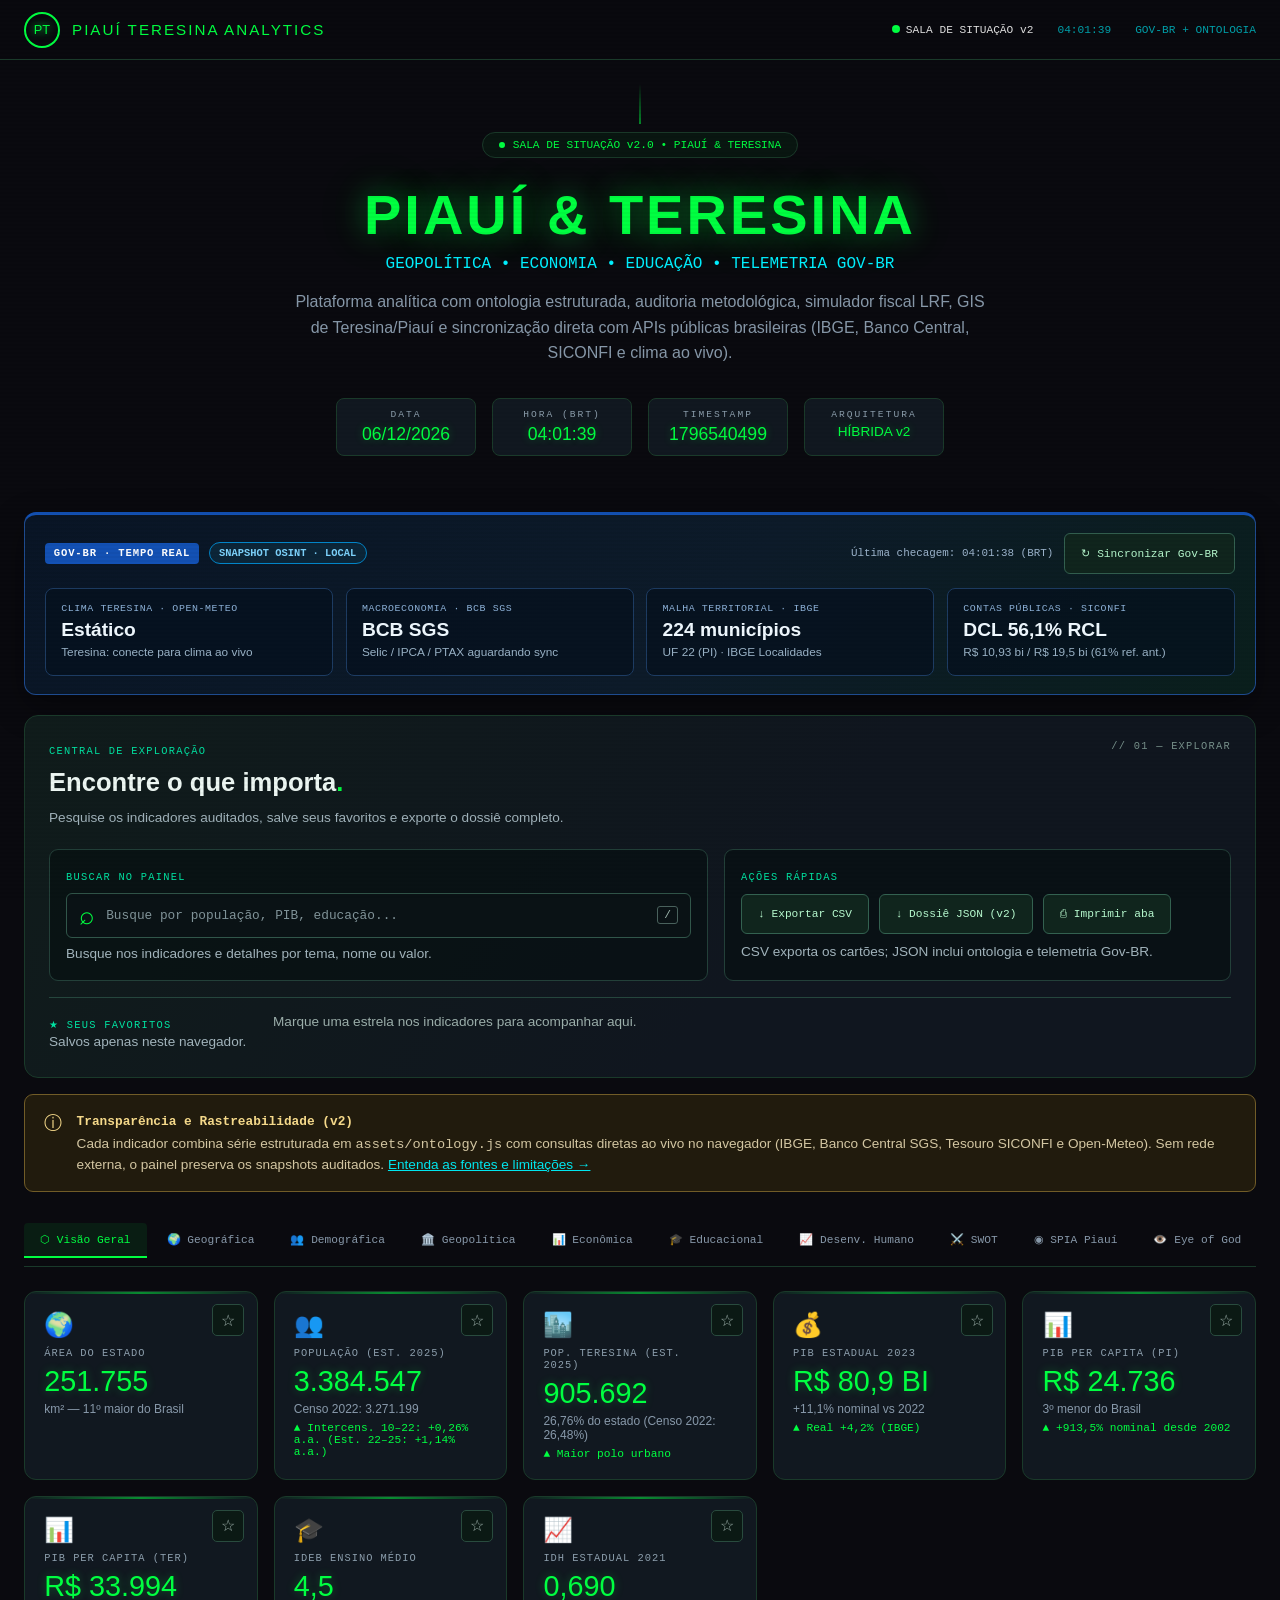
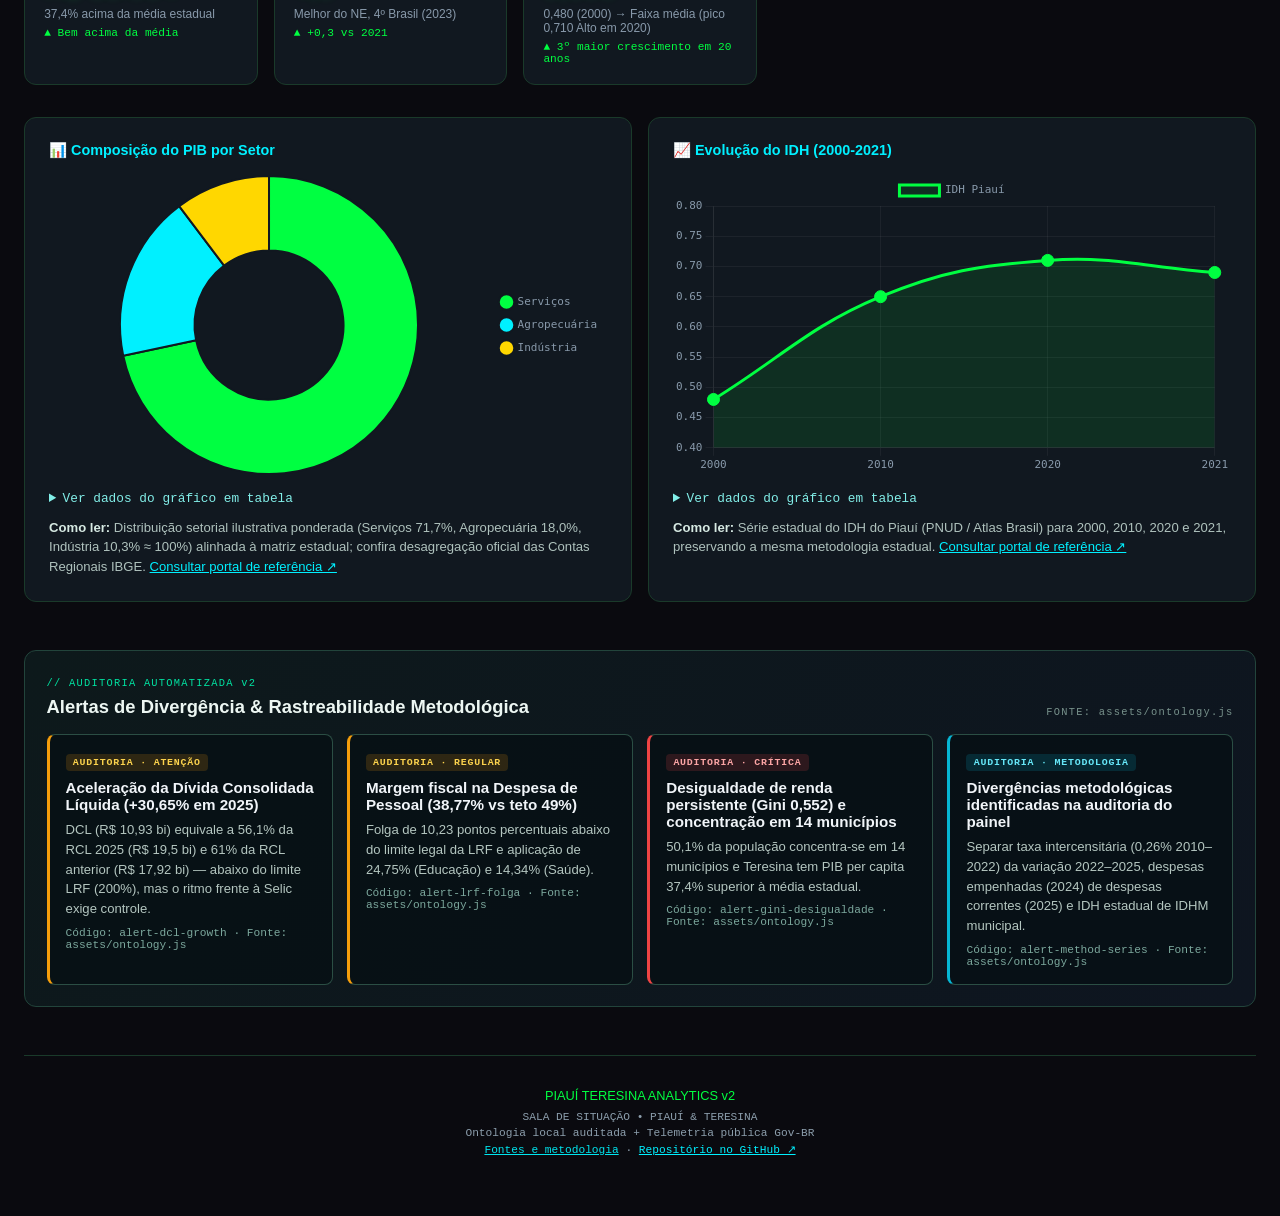
==== commit 680532d8: "feat: completa Fases 1 e 2 (ontologia v2, Gov-BR ao vivo, GIS e auditoria) Co-authored-by: arena-age" ====
--- a/index.html
+++ b/index.html
@@ -3,8 +3,10 @@
 <head>
 <meta charset="UTF-8">
 <meta name="viewport" content="width=device-width, initial-scale=1.0">
-<title>Piauí Teresina Analytics | Painel de Indicadores</title>
-<meta name="description" content="Explore indicadores e análises sobre o Piauí e Teresina em um painel temático.">
+<meta http-equiv="Content-Security-Policy" content="default-src 'self'; script-src 'self' 'unsafe-inline'; style-src 'self' 'unsafe-inline' https://fonts.googleapis.com; font-src 'self' https://fonts.gstatic.com; img-src 'self' https://i.ytimg.com data:; connect-src 'self' https://servicodados.ibge.gov.br https://api.bcb.gov.br https://apidatalake.tesouro.gov.br https://api.open-meteo.com https://api.rss2json.com; frame-src https://www.youtube-nocookie.com https://www.youtube.com; object-src 'none'; base-uri 'self'; form-action 'self';">
+<meta name="referrer" content="no-referrer">
+<title>Piauí Teresina Analytics v2 | Sala de Situação Gov-BR &amp; C4ISR</title>
+<meta name="description" content="Painel de indicadores e telemetria pública do Piauí e Teresina com ontologia estruturada, GIS e integração Gov-BR.">
 <meta name="theme-color" content="#0a0a0f">
 <script defer src="assets/vendor/chart.umd.js"></script>
 <link rel="preconnect" href="https://fonts.googleapis.com">
@@ -45,116 +47,6 @@
   min-height: 100vh;
 }
 
-/* LOADING SCREEN */
-#loadingScreen {
-  position: fixed;
-  top: 0; left: 0;
-  width: 100%; height: 100%;
-  background: #000;
-  z-index: 99999;
-  display: flex;
-  flex-direction: column;
-  align-items: center;
-  justify-content: center;
-  transition: opacity 0.8s ease, visibility 0.8s ease;
-}
-
-#loadingScreen.hidden {
-  opacity: 0;
-  visibility: hidden;
-  pointer-events: none;
-}
-
-#matrixCanvas {
-  position: absolute;
-  top: 0; left: 0;
-  width: 100%; height: 100%;
-  opacity: 0.3;
-}
-
-.loading-content {
-  position: relative;
-  z-index: 2;
-  text-align: center;
-  max-width: 800px;
-  padding: 2rem;
-}
-
-.loading-title {
-  font-family: var(--font-display);
-  font-size: clamp(1.5rem, 4vw, 3rem);
-  color: var(--green);
-  text-shadow: 0 0 20px var(--green), 0 0 40px var(--green), 0 0 80px rgba(0,255,65,0.3);
-  margin-bottom: 1rem;
-  letter-spacing: 4px;
-  animation: flicker 2s infinite alternate;
-}
-
-@keyframes flicker {
-  0%, 95% { opacity: 1; }
-  96% { opacity: 0.8; }
-  97% { opacity: 1; }
-  98% { opacity: 0.6; }
-  100% { opacity: 1; }
-}
-
-.loading-subtitle {
-  font-family: var(--font-mono);
-  font-size: clamp(0.7rem, 1.5vw, 1rem);
-  color: var(--cyan);
-  margin-bottom: 2rem;
-  opacity: 0.8;
-}
-
-.loading-terminal {
-  background: rgba(0,255,65,0.03);
-  border: 1px solid var(--border);
-  border-radius: 8px;
-  padding: 1.5rem;
-  text-align: left;
-  font-family: var(--font-mono);
-  font-size: clamp(0.6rem, 1.2vw, 0.85rem);
-  color: var(--green-dim);
-  max-height: 250px;
-  overflow: hidden;
-  margin-bottom: 2rem;
-}
-
-.loading-terminal .line {
-  margin-bottom: 4px;
-  opacity: 0;
-  animation: typeLine 0.3s forwards;
-}
-
-@keyframes typeLine {
-  to { opacity: 1; }
-}
-
-.loading-bar-container {
-  width: 100%;
-  max-width: 500px;
-  height: 4px;
-  background: rgba(0,255,65,0.1);
-  border-radius: 2px;
-  overflow: hidden;
-  margin: 0 auto 1rem;
-}
-
-.loading-bar {
-  height: 100%;
-  background: linear-gradient(90deg, var(--green), var(--cyan));
-  border-radius: 2px;
-  width: 0%;
-  transition: width 0.3s ease;
-  box-shadow: 0 0 10px var(--green);
-}
-
-.loading-percent {
-  font-family: var(--font-display);
-  font-size: 1.2rem;
-  color: var(--green);
-}
-
 /* MAIN APP */
 #mainApp {
   display: block;
@@ -734,18 +626,6 @@
   margin-bottom: 4px;
 }
 
-/* SCROLL ANIMATION */
-.reveal {
-  opacity: 0;
-  transform: translateY(20px);
-  transition: all 0.6s ease;
-}
-
-.reveal.visible {
-  opacity: 1;
-  transform: translateY(0);
-}
-
 /* RESPONSIVE */
 @media (max-width: 768px) {
   .main-content { padding: 1rem; }
@@ -794,94 +674,6 @@
 ::-webkit-scrollbar-track { background: var(--bg-primary); }
 ::-webkit-scrollbar-thumb { background: var(--green-dark); border-radius: 3px; }
 ::-webkit-scrollbar-thumb:hover { background: var(--green-dim); }
-
-.progress-ring {
-  display: inline-block;
-  position: relative;
-}
-
-.progress-ring svg {
-  transform: rotate(-90deg);
-}
-
-.progress-ring .ring-bg {
-  fill: none;
-  stroke: var(--green-dark);
-  stroke-width: 4;
-}
-
-.progress-ring .ring-fill {
-  fill: none;
-  stroke: var(--green);
-  stroke-width: 4;
-  stroke-linecap: round;
-  transition: stroke-dashoffset 1s ease;
-  filter: drop-shadow(0 0 4px var(--green));
-}
-
-.tag {
-  display: inline-block;
-  background: rgba(0,255,65,0.08);
-  border: 1px solid var(--border);
-  border-radius: 4px;
-  padding: 2px 8px;
-  font-family: var(--font-mono);
-  font-size: 0.65rem;
-  color: var(--green);
-  margin: 2px;
-}
-
-.tag.cyan {
-  background: rgba(0,240,255,0.08);
-  color: var(--cyan);
-  border-color: rgba(0,240,255,0.2);
-}
-
-.tag.orange {
-  background: rgba(255,140,0,0.08);
-  color: var(--orange);
-  border-color: rgba(255,140,0,0.2);
-}
-
-.tag.red {
-  background: rgba(255,0,64,0.08);
-  color: var(--red);
-  border-color: rgba(255,0,64,0.2);
-}
-
-.comparison-table {
-  width: 100%;
-  border-collapse: collapse;
-  margin: 1rem 0;
-}
-
-.comparison-table th {
-  background: rgba(0,255,65,0.05);
-  border: 1px solid var(--border);
-  padding: 10px 14px;
-  font-family: var(--font-mono);
-  font-size: 0.7rem;
-  color: var(--green);
-  text-transform: uppercase;
-  letter-spacing: 1px;
-  text-align: left;
-}
-
-.comparison-table td {
-  border: 1px solid var(--border);
-  padding: 10px 14px;
-  font-size: 0.8rem;
-  color: var(--text-secondary);
-}
-
-.comparison-table td:last-child {
-  font-family: var(--font-mono);
-  color: var(--green);
-}
-
-.comparison-table tr:hover td {
-  background: rgba(0,255,65,0.02);
-}
 </style>
 <link rel="stylesheet" href="assets/enhancements.css">
 <link rel="stylesheet" href="assets/eye-of-god.css">
@@ -903,9 +695,9 @@
       <div class="nav-title">PIAUÍ TERESINA ANALYTICS</div>
     </div>
     <div class="nav-status">
-      <span><span class="status-dot"></span>PAINEL ESTÁTICO</span>
+      <span><span class="status-dot"></span>SALA DE SITUAÇÃO v2</span>
       <span id="navTime" class="nav-hash">00:00:00</span>
-      <span class="nav-hash">DADOS A CONFERIR</span>
+      <span class="nav-hash">GOV-BR + ONTOLOGIA</span>
     </div>
   </nav>
 
@@ -914,12 +706,12 @@
     <div class="hero-section">
       <div class="hero-badge">
         <span class="dot"></span>
-        DOSSIÊ TEMÁTICO • PIAUÍ & TERESINA
+        SALA DE SITUAÇÃO v2.0 • PIAUÍ &amp; TERESINA
       </div>
       <h1 class="hero-title">PIAUÍ & TERESINA</h1>
-      <p class="hero-subtitle">GEOPOLÍTICA • ECONOMIA • EDUCAÇÃO • DESENVOLVIMENTO HUMANO</p>
+      <p class="hero-subtitle">GEOPOLÍTICA • ECONOMIA • EDUCAÇÃO • TELEMETRIA GOV-BR</p>
       <p class="hero-desc">
-        Um ponto de partida para explorar indicadores, contextos e desafios do estado e da capital. Navegue por temas e consulte as fontes antes de utilizar os dados.
+        Plataforma analítica com ontologia estruturada, auditoria metodológica, simulador fiscal LRF, GIS de Teresina/Piauí e sincronização direta com APIs públicas brasileiras (IBGE, Banco Central, SICONFI e clima ao vivo).
       </p>
       <div class="live-clock-bar">
         <div class="clock-item">
@@ -935,14 +727,50 @@
           <div class="value" id="clockTimestamp">----------</div>
         </div>
         <div class="clock-item">
-          <div class="label">Base do painel</div>
-          <div class="value" style="font-size:0.85rem;">ESTÁTICA</div>
+          <div class="label">Arquitetura</div>
+          <div class="value" style="font-size:0.85rem;">HÍBRIDA v2</div>
         </div>
       </div>
     </div>
 
+    <!-- SALA DE SITUAÇÃO GOV-BR EM TEMPO REAL -->
+    <section id="govLiveBar" class="gov-live-bar" aria-label="Telemetria em tempo real Gov-BR">
+      <div class="gov-live-head">
+        <div class="gov-live-title">
+          <span class="gov-br-pill">GOV-BR · TEMPO REAL</span>
+          <span id="govLiveBadge" class="gov-live-badge" data-state="baseline">BASE LOCAL (ESTÁTICA)</span>
+        </div>
+        <div class="gov-live-controls">
+          <span id="govLiveTimestamp" class="gov-live-timestamp">Aguardando sincronização</span>
+          <button type="button" class="tool-button" id="govSyncNow">↻ Sincronizar Gov-BR</button>
+        </div>
+      </div>
+      <div class="gov-live-grid">
+        <div class="gov-live-card">
+          <span>CLIMA TERESINA · OPEN-METEO</span>
+          <strong id="govLiveWeather">Estático</strong>
+          <small id="govLiveWeatherSub">Teresina: conecte para clima ao vivo</small>
+        </div>
+        <div class="gov-live-card">
+          <span>MACROECONOMIA · BCB SGS</span>
+          <strong id="govLiveBcb">BCB SGS</strong>
+          <small id="govLiveBcbSub">Selic / IPCA / PTAX aguardando sync</small>
+        </div>
+        <div class="gov-live-card">
+          <span>MALHA TERRITORIAL · IBGE</span>
+          <strong id="govLiveIbge">224 municípios</strong>
+          <small id="govLiveIbgeSub">UF 22 (PI) · IBGE Localidades</small>
+        </div>
+        <div class="gov-live-card">
+          <span>CONTAS PÚBLICAS · SICONFI</span>
+          <strong id="govLiveSiconfi">DCL 56,1% RCL</strong>
+          <small id="govLiveSiconfiSub">R$ 10,93 bi / R$ 19,5 bi (61% ref. ant.)</small>
+        </div>
+      </div>
+    </section>
+
     <section class="dashboard-tools" aria-label="Ferramentas do painel">
-      <div class="tools-heading"><div><span class="eyebrow">CENTRAL DE EXPLORAÇÃO</span><h2>Encontre o que importa<span class="heading-dot">.</span></h2><p>Pesquise os indicadores, salve seus favoritos e explore os dados por tema.</p></div><span class="tool-index">// 01 — EXPLORAR</span></div>
+      <div class="tools-heading"><div><span class="eyebrow">CENTRAL DE EXPLORAÇÃO</span><h2>Encontre o que importa<span class="heading-dot">.</span></h2><p>Pesquise os indicadores auditados, salve seus favoritos e exporte o dossiê completo.</p></div><span class="tool-index">// 01 — EXPLORAR</span></div>
       <div class="tools-grid">
         <div class="search-area">
           <label for="dashboardSearch">BUSCAR NO PAINEL</label>
@@ -950,11 +778,11 @@
           <p id="searchHint">Busque nos indicadores e detalhes por tema, nome ou valor.</p>
           <div id="searchResults" class="search-results" aria-live="polite" hidden></div>
         </div>
-        <div class="quick-actions"><span class="tool-label">AÇÕES RÁPIDAS</span><div class="action-row"><button type="button" class="tool-button" id="exportCsv">↓ Exportar indicadores</button><button type="button" class="tool-button" id="printPage">⎙ Imprimir aba</button></div><p>O CSV reúne os cartões do painel, não uma base oficial.</p></div>
+        <div class="quick-actions"><span class="tool-label">AÇÕES RÁPIDAS</span><div class="action-row"><button type="button" class="tool-button" id="exportCsv">↓ Exportar CSV</button><button type="button" class="tool-button" id="exportDossier">↓ Dossiê JSON (v2)</button><button type="button" class="tool-button" id="printPage">⎙ Imprimir aba</button></div><p>CSV exporta os cartões; JSON inclui ontologia e telemetria Gov-BR.</p></div>
       </div>
       <div class="favorites-panel"><div><span class="tool-label">★ SEUS FAVORITOS</span><p id="favoritesStatus" aria-live="polite">Salvos apenas neste navegador.</p></div><div id="favoritesList" class="favorites-list"><span class="empty-favorites">Marque uma estrela nos indicadores para acompanhar aqui.</span></div></div>
     </section>
-    <aside class="data-notice"><span aria-hidden="true">ⓘ</span><div><strong>Transparência dos dados</strong><p>Os valores e análises são estáticos, têm anos de referência diferentes e ainda precisam de verificação individual. Não representam um monitoramento em tempo real. <button type="button" class="text-link" data-open-tab="fontes">Entenda as fontes e limitações →</button></p></div></aside>
+    <aside class="data-notice"><span aria-hidden="true">ⓘ</span><div><strong>Transparência e Rastreabilidade (v2)</strong><p>Cada indicador combina série estruturada em <code>assets/ontology.js</code> com consultas diretas ao vivo no navegador (IBGE, Banco Central SGS, Tesouro SICONFI e Open-Meteo). Sem rede externa, o painel preserva os snapshots auditados. <button type="button" class="text-link" data-open-tab="fontes">Entenda as fontes e limitações →</button></p></div></aside>
 
     <!-- TABS -->
     <div class="tab-navigation" id="tabNav" role="tablist" aria-label="Seções do painel">
@@ -986,13 +814,13 @@
           <div class="kpi-label">População (Est. 2025)</div>
           <div class="kpi-value">3.384.547</div>
           <div class="kpi-sub">Censo 2022: 3.271.199</div>
-          <div class="kpi-change up">▲ +0,26% a.a.</div>
+          <div class="kpi-change up">▲ Intercens. 10–22: +0,26% a.a. (Est. 22–25: +1,14% a.a.)</div>
         </div>
         <div class="kpi-card">
           <div class="kpi-icon">🏙️</div>
           <div class="kpi-label">Pop. Teresina (Est. 2025)</div>
-          <div class="kpi-value">~905.692</div>
-          <div class="kpi-sub">~26% da população estadual</div>
+          <div class="kpi-value">905.692</div>
+          <div class="kpi-sub">26,76% do estado (Censo 2022: 26,48%)</div>
           <div class="kpi-change up">▲ Maior polo urbano</div>
         </div>
         <div class="kpi-card">
@@ -1000,35 +828,35 @@
           <div class="kpi-label">PIB Estadual 2023</div>
           <div class="kpi-value">R$ 80,9 BI</div>
           <div class="kpi-sub">+11,1% nominal vs 2022</div>
-          <div class="kpi-change up">▲ Real ~5,7%</div>
+          <div class="kpi-change up">▲ Real +4,2% (IBGE)</div>
         </div>
         <div class="kpi-card">
           <div class="kpi-icon">📊</div>
           <div class="kpi-label">PIB Per Capita (PI)</div>
           <div class="kpi-value">R$ 24.736</div>
           <div class="kpi-sub">3º menor do Brasil</div>
-          <div class="kpi-change up">▲ +913,5% desde 2002</div>
+          <div class="kpi-change up">▲ +913,5% nominal desde 2002</div>
         </div>
         <div class="kpi-card">
           <div class="kpi-icon">📊</div>
           <div class="kpi-label">PIB Per Capita (TER)</div>
           <div class="kpi-value">R$ 33.994</div>
-          <div class="kpi-sub">37% acima da média estadual</div>
+          <div class="kpi-sub">37,4% acima da média estadual</div>
           <div class="kpi-change up">▲ Bem acima da média</div>
         </div>
         <div class="kpi-card">
           <div class="kpi-icon">🎓</div>
-          <div class="kpi-label">IDEM Ensino Médio</div>
+          <div class="kpi-label">IDEB Ensino Médio</div>
           <div class="kpi-value">4,5</div>
-          <div class="kpi-sub">Melhor do NE, 4º Brasil</div>
+          <div class="kpi-sub">Melhor do NE, 4º Brasil (2023)</div>
           <div class="kpi-change up">▲ +0,3 vs 2021</div>
         </div>
         <div class="kpi-card">
           <div class="kpi-icon">📈</div>
-          <div class="kpi-label">IDH 2021</div>
-          <div class="kpi-value">0,69</div>
-          <div class="kpi-sub">0,480 (2000) → Alto</div>
-          <div class="kpi-change up">▲ 3º maior crescimento</div>
+          <div class="kpi-label">IDH Estadual 2021</div>
+          <div class="kpi-value">0,690</div>
+          <div class="kpi-sub">0,480 (2000) → Faixa média (pico 0,710 Alto em 2020)</div>
+          <div class="kpi-change up">▲ 3º maior crescimento em 20 anos</div>
         </div>
       </div>
 
@@ -1047,6 +875,18 @@
           </div>
         </div>
       </div>
+
+      <!-- Detector de Anomalias & Auditoria Metodológica v2 -->
+      <section class="anomaly-panel" aria-label="Auditoria e alertas de divergência">
+        <div class="anomaly-head">
+          <div>
+            <span class="eyebrow">// AUDITORIA AUTOMATIZADA v2</span>
+            <h3>Alertas de Divergência &amp; Rastreabilidade Metodológica</h3>
+          </div>
+          <span class="tool-index">FONTE: assets/ontology.js</span>
+        </div>
+        <div id="analyticsAnomalies" class="anomaly-grid"></div>
+      </section>
     </div>
 
     <!-- TAB: GEOGRÁFICA -->
@@ -1073,7 +913,7 @@
             </div>
             <div class="data-row">
               <span class="data-label">Densidade Demográfica</span>
-              <span class="data-value warn">12,99 hab/km²</span>
+              <span class="data-value warn">12,99 hab/km² (2022) · 13,44 (Est. 2025)</span>
             </div>
             <div class="data-row">
               <span class="data-label">Região</span>
@@ -1085,7 +925,7 @@
             </div>
             <div class="data-row">
               <span class="data-label">Litoral</span>
-              <span class="data-value warn">Litoral atlântico no norte</span>
+              <span class="data-value warn">66 km atlânticos no norte (4 municípios)</span>
             </div>
           </div>
 
@@ -1120,12 +960,12 @@
               <span class="data-value">Semiárido</span>
             </div>
             <div class="data-row">
-              <span class="data-label">Temperatura Média</span>
-              <span class="data-value warn">>30°C</span>
+              <span class="data-label">Temperatura</span>
+              <span class="data-value warn">Média ~27,5°C · Máximas &gt;33°C (B-O-B)</span>
             </div>
             <div class="data-row">
               <span class="data-label">Clima Sul/Litoral</span>
-              <span class="data-value info">Tropical úmido (Mata dos Cocais)</span>
+              <span class="data-value info">Tropical subúmido / transição</span>
             </div>
             <div class="data-row">
               <span class="data-label">Bacia Principal</span>
@@ -1145,7 +985,7 @@
             <h3>Vegetação e Recursos</h3>
             <div class="data-row">
               <span class="data-label">Vegetação</span>
-              <span class="data-value">Caatinga (maioria), Mata dos Cocais</span>
+              <span class="data-value">Caatinga, Cerrado (SO), Mata dos Cocais e Delta</span>
             </div>
             <div class="data-row">
               <span class="data-label">Minérios</span>
@@ -1153,15 +993,15 @@
             </div>
             <div class="data-row">
               <span class="data-label">Agropecuária</span>
-              <span class="data-value">Expansão soja no norte</span>
+              <span class="data-value">Expansão da soja no Sudoeste (MATOPIBA / Cerrados)</span>
             </div>
             <div class="data-row">
               <span class="data-label">Energias Renováveis</span>
-              <span class="data-value" style="font-size:0.7rem;">+2.500% capacidade 2013-2022</span>
+              <span class="data-value" style="font-size:0.7rem;">+2.500% capacidade 2013–2022</span>
             </div>
             <div class="data-row">
               <span class="data-label">Destaque</span>
-              <span class="data-value" style="color:var(--green);">Maior parque eólico da América Latina</span>
+              <span class="data-value" style="color:var(--green);">Complexos eólicos/solares líderes (&gt;95% matriz limpa)</span>
             </div>
           </div>
 
@@ -1176,8 +1016,8 @@
               <span class="data-value info">Confluência Parnaíba-Poti</span>
             </div>
             <div class="data-row">
-              <span class="data-label">Densidade (2022)</span>
-              <span class="data-value warn">622,66 hab/km²</span>
+              <span class="data-label">Densidade Demográfica</span>
+              <span class="data-value warn">622,66 hab/km² (2022) · 650,97 (2025)</span>
             </div>
             <div class="data-row">
               <span class="data-label">Tipo</span>
@@ -1192,6 +1032,20 @@
             <canvas id="chartRelevo"></canvas>
           </div>
         </div>
+
+        <section id="municipalityExplorer" class="mun-explorer" aria-label="Explorador dos municípios do Piauí">
+          <div class="mun-head">
+            <div>
+              <span class="eyebrow">// MALHA TERRITORIAL · 224 MUNICÍPIOS (IBGE UF 22)</span>
+              <h3>Polos Georreferenciados &amp; Diretório Municipal</h3>
+            </div>
+            <span id="munCount" class="mun-count">Carregando malha…</span>
+          </div>
+          <div class="mun-search-wrap">
+            <input id="munSearch" type="search" autocomplete="off" placeholder="Filtrar município ou código IBGE (ex: Parnaíba, Uruçuí, Picos, 2211001)…" aria-label="Filtrar municípios do Piauí">
+          </div>
+          <div id="munGrid" class="mun-grid"></div>
+        </section>
       </div>
     </div>
 
@@ -1217,14 +1071,14 @@
             <div class="kpi-icon">📈</div>
             <div class="kpi-label">Estimativa 2025 (PI)</div>
             <div class="kpi-value">3.384.547</div>
-            <div class="kpi-sub">+0,26% anual</div>
-            <div class="kpi-change neutral">8º menor crescimento</div>
+            <div class="kpi-sub">Intercens. 10–22: +0,26% a.a. | Est. 22–25: +1,14% a.a.</div>
+            <div class="kpi-change neutral">8º menor cresc. intercensitário</div>
           </div>
           <div class="kpi-card">
             <div class="kpi-icon">🏙️</div>
             <div class="kpi-label">Pop. Censo 2022 (TER)</div>
             <div class="kpi-value">866.300</div>
-            <div class="kpi-sub">~26% do estado</div>
+            <div class="kpi-sub">26,48% do estado (26,76% na est. 2025)</div>
           </div>
           <div class="kpi-card">
             <div class="kpi-icon">📍</div>
@@ -1239,12 +1093,16 @@
           <div class="detail-card">
             <h3>Dados Estaduais</h3>
             <div class="data-row">
-              <span class="data-label">Crescimento Anual</span>
-              <span class="data-value">+0,26%</span>
+              <span class="data-label">Crescimento Intercensitário (2010–2022)</span>
+              <span class="data-value">+0,26% a.a.</span>
+            </div>
+            <div class="data-row">
+              <span class="data-label">Variação Estimativa (2022–2025)</span>
+              <span class="data-value info">+1,14% a.a. (+3,47% acum.)</span>
             </div>
             <div class="data-row">
               <span class="data-label">Densidade</span>
-              <span class="data-value warn">12,99 hab/km²</span>
+              <span class="data-value warn">12,99 hab/km² (2022) · 13,44 (2025)</span>
             </div>
             <div class="data-row">
               <span class="data-label">Urbanização</span>
@@ -1268,19 +1126,43 @@
             </div>
             <div class="data-row">
               <span class="data-label">Estimativa 2025</span>
-              <span class="data-value info">~905.692 hab.</span>
+              <span class="data-value info">905.692 hab.</span>
             </div>
             <div class="data-row">
               <span class="data-label">Participação no Estado</span>
-              <span class="data-value">~26%</span>
+              <span class="data-value">26,48% (2022) · 26,76% (2025)</span>
             </div>
             <div class="data-row">
               <span class="data-label">Densidade</span>
-              <span class="data-value warn">622,66 hab/km²</span>
+              <span class="data-value warn">622,66 hab/km² (2022) · 650,97 (2025)</span>
             </div>
             <div class="data-row">
               <span class="data-label">Perfil</span>
               <span class="data-value info">Maior polo urbano, forte atração migratória</span>
+            </div>
+          </div>
+
+          <div class="detail-card">
+            <h3>Polos Regionais (Censo 2022)</h3>
+            <div class="data-row">
+              <span class="data-label">Teresina (Entre Rios)</span>
+              <span class="data-value info">866.300 hab. (1º)</span>
+            </div>
+            <div class="data-row">
+              <span class="data-label">Parnaíba (Planície Litorânea)</span>
+              <span class="data-value">162.159 hab. (2º)</span>
+            </div>
+            <div class="data-row">
+              <span class="data-label">Picos (Vale do Guaribas)</span>
+              <span class="data-value">83.090 hab. (3º)</span>
+            </div>
+            <div class="data-row">
+              <span class="data-label">Piripiri (Cocais)</span>
+              <span class="data-value">65.538 hab. (4º)</span>
+            </div>
+            <div class="data-row">
+              <span class="data-label">Floriano (Vale dos Rios Piauí e Itaueira)</span>
+              <span class="data-value">62.036 hab. (5º)</span>
             </div>
           </div>
         </div>
@@ -1341,19 +1223,19 @@
             <h3>Infraestrutura Estratégica</h3>
             <div class="data-row">
               <span class="data-label">Rodovias/Ferrovias</span>
-              <span class="data-value info">+1.274 km federais (2005-2023)</span>
+              <span class="data-value info">+1.274 km rodovias fed. + Transnordestina (Eliseu Martins)</span>
             </div>
             <div class="data-row">
               <span class="data-label">Aeroporto Teresina</span>
               <span class="data-value info">+5x passageiros</span>
             </div>
             <div class="data-row">
-              <span class="data-label">Porto</span>
-              <span class="data-value">Luís Correia (potencial)</span>
+              <span class="data-label">Porto &amp; ZPE</span>
+              <span class="data-value">Porto Luís Correia (implantação) + ZPE Parnaíba</span>
             </div>
             <div class="data-row">
               <span class="data-label">Energia Renovável</span>
-              <span class="data-value" style="color:var(--green);">95% eólica/solar</span>
+              <span class="data-value" style="color:var(--green);">&gt;95% eólica/solar (matriz limpa)</span>
             </div>
             <div class="data-row">
               <span class="data-label">Potencial</span>
@@ -1369,7 +1251,7 @@
             </div>
             <div class="data-row">
               <span class="data-label">Interiorização</span>
-              <span class="data-value info">Avanço via agro + PPPs (fibra ótica)</span>
+              <span class="data-value info">Avanço via MATOPIBA + PPPs (fibra ótica)</span>
             </div>
             <div class="data-row">
               <span class="data-label">G20 Social 2024</span>
@@ -1377,7 +1259,7 @@
             </div>
             <div class="data-row">
               <span class="data-label">Transição</span>
-              <span class="data-value info">"Muito baixo" → "Alto" desenvolvimento</span>
+              <span class="data-value info">IDH 0,480 (2000) → 0,690 (2021) / pico 0,710</span>
             </div>
           </div>
 
@@ -1420,7 +1302,7 @@
             <div class="kpi-icon">💰</div>
             <div class="kpi-label">PIB 2023</div>
             <div class="kpi-value">R$ 80,9 BI</div>
-            <div class="kpi-sub">+11,1% nominal</div>
+            <div class="kpi-sub">+11,1% nominal (+4,2% real IBGE)</div>
           </div>
           <div class="kpi-card">
             <div class="kpi-icon">📊</div>
@@ -1432,7 +1314,7 @@
             <div class="kpi-icon">🏙️</div>
             <div class="kpi-label">PIB per Capita (TER)</div>
             <div class="kpi-value">R$ 33.994</div>
-            <div class="kpi-sub">37% acima estadual</div>
+            <div class="kpi-sub">37,4% acima da média estadual</div>
           </div>
           <div class="kpi-card">
             <div class="kpi-icon">📈</div>
@@ -1445,7 +1327,7 @@
             <div class="kpi-label">Dívida 2025</div>
             <div class="kpi-value" style="color:var(--red);">R$ 10,93 BI</div>
             <div class="kpi-sub">DCL +30,65% vs 2024</div>
-            <div class="kpi-change down">▼ 61% RCL (6º maior rel.)</div>
+            <div class="kpi-change down">▼ 56,1% RCL 2025 (61% RCL ant.)</div>
           </div>
           <div class="kpi-card">
             <div class="kpi-icon">🏗️</div>
@@ -1457,18 +1339,18 @@
 
         <div class="detail-grid">
           <div class="detail-card">
-            <h3>Composição do PIB 2023</h3>
-            <div class="data-row">
-              <span class="data-label">Serviços</span>
-              <span class="data-value">71,7% (+2,0%)</span>
-            </div>
-            <div class="data-row">
-              <span class="data-label">Agropecuária</span>
-              <span class="data-value info">+5,1%</span>
-            </div>
-            <div class="data-row">
-              <span class="data-label">Indústria</span>
-              <span class="data-value info">+4,6%</span>
+            <h3>Composição &amp; Variação do PIB 2023</h3>
+            <div class="data-row">
+              <span class="data-label">Serviços (peso / var. real)</span>
+              <span class="data-value">71,7% (+2,0% a.a.)</span>
+            </div>
+            <div class="data-row">
+              <span class="data-label">Agropecuária (peso / var. real)</span>
+              <span class="data-value info">18,0% (+5,1% a.a.)</span>
+            </div>
+            <div class="data-row">
+              <span class="data-label">Indústria (peso / var. real)</span>
+              <span class="data-value info">10,3% (+4,6% a.a.)</span>
             </div>
           </div>
 
@@ -1507,16 +1389,16 @@
               <span class="data-value danger">+30,65%</span>
             </div>
             <div class="data-row">
-              <span class="data-label">Índice DCL/RCL</span>
-              <span class="data-value warn">61%</span>
+              <span class="data-label">DCL / RCL (Base 2025)</span>
+              <span class="data-value warn">56,1% (R$ 10,93 bi / R$ 19,50 bi)</span>
+            </div>
+            <div class="data-row">
+              <span class="data-label">Ref. RGF Anterior</span>
+              <span class="data-value warn">61% (sobre RCL R$ 17,92 bi)</span>
             </div>
             <div class="data-row">
               <span class="data-label">Status LRF</span>
-              <span class="data-value" style="color:var(--green);">Abaixo do limite</span>
-            </div>
-            <div class="data-row">
-              <span class="data-label">Ranking</span>
-              <span class="data-value warn">6º maior endividamento relativo</span>
+              <span class="data-value" style="color:var(--green);">Abaixo do limite (200%)</span>
             </div>
           </div>
 
@@ -1531,12 +1413,32 @@
               <span class="data-value" style="color:var(--green);">14,34% RCL</span>
             </div>
             <div class="data-row">
-              <span class="data-label">Despesa Pessoal</span>
-              <span class="data-value" style="color:var(--green);">38,77% (limite: 49%)</span>
+              <span class="data-label">Despesa Pessoal (Executivo)</span>
+              <span class="data-value" style="color:var(--green);">38,77% (Alerta: 44,1% · Teto: 49%)</span>
             </div>
             <div class="data-row">
               <span class="data-label">Invest. Público</span>
-              <span class="data-value" style="color:var(--green);">Maior do país (2025)</span>
+              <span class="data-value" style="color:var(--green);">Destaque nacional (2025)</span>
+            </div>
+          </div>
+
+          <div class="detail-card" id="ecoLiveMacro">
+            <h3>Macroeconomia &amp; Clima ao Vivo (v2)</h3>
+            <div class="data-row">
+              <span class="data-label">Selic Meta (BCB SGS)</span>
+              <span class="data-value info" id="ecoMacroSelic">Aguardando sync…</span>
+            </div>
+            <div class="data-row">
+              <span class="data-label">IPCA Mensal (BCB SGS)</span>
+              <span class="data-value info" id="ecoMacroIpca">Aguardando sync…</span>
+            </div>
+            <div class="data-row">
+              <span class="data-label">Dólar PTAX (BCB SGS)</span>
+              <span class="data-value info" id="ecoMacroUsd">Aguardando sync…</span>
+            </div>
+            <div class="data-row">
+              <span class="data-label">SICONFI PI (UF 22)</span>
+              <span class="data-value" id="ecoMacroSiconfi">Base SEFAZ-PI ativa</span>
             </div>
           </div>
 
@@ -1563,7 +1465,7 @@
 
         <div class="charts-grid">
           <div class="chart-container">
-            <h3>💰 Receitas e despesas (2024–2025)</h3>
+            <h3>💰 Execução Fiscal Homogênea (SEFAZ-PI 2025)</h3>
             <div class="chart-wrapper">
               <canvas id="chartFinancas"></canvas>
             </div>
@@ -1575,6 +1477,49 @@
             </div>
           </div>
         </div>
+
+        <section id="lrfSimulator" class="lrf-sim-panel" aria-label="Simulador fiscal LRF 2025-2030">
+          <div class="lrf-sim-head">
+            <div>
+              <span class="eyebrow">// MODELAGEM FISCAL · LEI DE RESPONSABILIDADE FISCAL</span>
+              <h3>Simulador What-If: Trajetória DCL / RCL (2025–2030)</h3>
+            </div>
+            <span id="simRiskBadge" class="lrf-risk-badge" data-risk="ok">CONFORTO LRF</span>
+          </div>
+          <div class="lrf-sim-controls">
+            <div class="lrf-slider-box">
+              <label for="simRclGrowth">Crescimento RCL (% a.a.) <span id="simRclVal">7.0% a.a.</span></label>
+              <input id="simRclGrowth" type="range" min="0" max="15" step="0.5" value="7">
+            </div>
+            <div class="lrf-slider-box">
+              <label for="simDclGrowth">Crescimento DCL (% a.a.) <span id="simDclVal">12.0% a.a.</span></label>
+              <input id="simDclGrowth" type="range" min="-5" max="30" step="0.5" value="12">
+            </div>
+            <div class="lrf-slider-box">
+              <label for="simPibGrowth">Crescimento PIB Nominal (% a.a.) <span id="simPibVal">6.5% a.a.</span></label>
+              <input id="simPibGrowth" type="range" min="0" max="14" step="0.5" value="6.5">
+            </div>
+          </div>
+          <div class="lrf-sim-status">
+            <span id="simSummary">Carregando projeção LRF…</span>
+            <small>Limite Resolução Senado 40/2001: DCL ≤ 200% da RCL</small>
+          </div>
+          <div class="lrf-sim-table-wrap">
+            <table class="lrf-sim-table">
+              <thead>
+                <tr>
+                  <th scope="col">Ano</th>
+                  <th scope="col">RCL Projetada</th>
+                  <th scope="col">DCL Projetada</th>
+                  <th scope="col">DCL / RCL</th>
+                  <th scope="col">DCL / PIB</th>
+                  <th scope="col">Status LRF</th>
+                </tr>
+              </thead>
+              <tbody id="simTableBody"></tbody>
+            </table>
+          </div>
+        </section>
       </div>
     </div>
 
@@ -1592,19 +1537,19 @@
         <div class="kpi-grid">
           <div class="kpi-card">
             <div class="kpi-icon">📊</div>
-            <div class="kpi-label">IDEF Anos Iniciais EF</div>
+            <div class="kpi-label">IDEB Anos Iniciais EF</div>
             <div class="kpi-value">5,9</div>
             <div class="kpi-sub">Acima BR (5,0) e NE (4,7)</div>
           </div>
           <div class="kpi-card">
             <div class="kpi-icon">📊</div>
-            <div class="kpi-label">IDEF Anos Finais EF</div>
+            <div class="kpi-label">IDEB Anos Finais EF</div>
             <div class="kpi-value">5,2</div>
             <div class="kpi-sub">Acima BR (5,0) e NE (4,7)</div>
           </div>
           <div class="kpi-card">
             <div class="kpi-icon">🏆</div>
-            <div class="kpi-label">IDEM Ensino Médio</div>
+            <div class="kpi-label">IDEB Ensino Médio</div>
             <div class="kpi-value">4,5</div>
             <div class="kpi-sub">Melhor NE, 4º Brasil</div>
             <div class="kpi-change up">▲ +0,3 vs 2021</div>
@@ -1664,7 +1609,7 @@
           </div>
 
           <div class="detail-card">
-            <h3>Evolução IDEM Ensino Médio</h3>
+            <h3>Evolução IDEB Ensino Médio</h3>
             <div class="data-row">
               <span class="data-label">2021</span>
               <span class="data-value">4,2</span>
@@ -1690,7 +1635,7 @@
 
         <div class="charts-grid">
           <div class="chart-container">
-            <h3>🎓 Comparativo IDEM Piauí vs Brasil vs NE</h3>
+            <h3>🎓 Comparativo IDEB Piauí vs Brasil vs NE</h3>
             <div class="chart-wrapper">
               <canvas id="chartIDEB"></canvas>
             </div>
@@ -1732,8 +1677,8 @@
           <div class="kpi-card">
             <div class="kpi-icon">📈</div>
             <div class="kpi-label">IDH 2021</div>
-            <div class="kpi-value">0,69</div>
-            <div class="kpi-sub">3º maior crescimento em 20 anos</div>
+            <div class="kpi-value">0,690</div>
+            <div class="kpi-sub">Faixa média · 3º maior cresc. em 20 anos</div>
           </div>
           <div class="kpi-card">
             <div class="kpi-icon">🏙️</div>
@@ -1823,9 +1768,9 @@
 
           <div class="swot-card weaknesses">
             <h4>⚠️ FRAQUEZAS</h4>
-            <div class="swot-item">Dívida em alta (61% RCL, +30,65%)</div>
+            <div class="swot-item">Dívida em alta (56,1% RCL 2025 · 61% ant., +30,65%)</div>
             <div class="swot-item">PIB per capita baixo (3º menor BR)</div>
-            <div class="swot-item">Concentração pop/econômica (50% em 14 municípios)</div>
+            <div class="swot-item">Concentração pop/econômica (50,1% em 14 municípios)</div>
             <div class="swot-item">Semiárido — vulnerabilidade climática</div>
             <div class="swot-item">Interiorização fraca</div>
             <div class="swot-item">Gini subindo pós-2012 (0,552)</div>
@@ -1836,7 +1781,7 @@
             <div class="swot-item">Expansão agro (soja, irrigação)</div>
             <div class="swot-item">Hidrogênio verde</div>
             <div class="swot-item">Turismo (Sete Cidades, Delta do Parnaíba)</div>
-            <div class="swot-item">Interiorização via infraestrutura</div>
+            <div class="swot-item">Interiorização via infraestrutura (Transnordestina &amp; ZPE)</div>
             <div class="swot-item">Polo industrial verde</div>
             <div class="swot-item">Porto de Luís Correia</div>
             <div class="swot-item">Educação profissionalizante</div>
@@ -1856,12 +1801,16 @@
         <div class="detail-card" style="border-color: var(--cyan); background: rgba(0,240,255,0.03);">
           <h3>📋 Síntese interpretativa</h3>
           <p style="color: var(--text-secondary); font-size: 0.9rem; line-height: 1.8; margin-top: 0.5rem;">
-            O Piauí apresenta <strong style="color: var(--green);">crescimento convergente</strong> (IDH, PIB, educação) acima da média regional, com boa gestão fiscal apesar da dívida. <strong style="color: var(--cyan);">Teresina atua como motor econômico</strong> (PIB per capita 37% acima estadual). 
+            O Piauí apresenta <strong style="color: var(--green);">crescimento convergente</strong> (IDH, PIB, educação) acima da média regional, com boa gestão fiscal apesar da dívida. <strong style="color: var(--cyan);">Teresina atua como motor econômico</strong> (PIB per capita 37,4% acima estadual).
             <br><br>
             <strong style="color: var(--orange);">Pontos críticos:</strong> diversificação além de Teresina e controle da dívida para sustentabilidade.
             <br>
             <strong style="color: var(--green);">Recomendação:</strong> Priorizar hidrogênio verde, educação profissional e irrigação para multiplicar ganhos.
           </p>
+          <div class="action-row" style="margin-top:0.9rem;">
+            <button type="button" class="tool-button" data-open-tab="eco">📊 Simular trajetória LRF (2025–2030) →</button>
+            <button type="button" class="tool-button" data-open-tab="eye-of-god">👁️ Abrir Mapa GIS &amp; Ontologia →</button>
+          </div>
         </div>
       </div>
     </div>
@@ -1883,7 +1832,7 @@
           <div class="news-terminal cmd-output" id="terminalBox" role="log" aria-label="Histórico de notícias" aria-live="off" tabindex="0"><span class="news-prompt">piaui@noticias:~$</span> Preparando notícias...</div>
           <div class="cmd-status" id="newsStatus" role="status">Curadoria local carregada. Aguardando atualização.</div>
           <div class="news-controls" aria-label="Controles do terminal"><button type="button" id="newsPrev" aria-label="Notícia anterior">← Anterior</button><button type="button" id="newsPause" aria-pressed="false">Ⅱ Pausar</button><button type="button" id="newsNext">Próxima →</button><button type="button" id="newsRefresh">↻ Atualizar agora</button><button type="button" id="newsClear">Limpar histórico</button></div>
-          <p class="news-note">Tentativa automática a cada 5 minutos enquanto a página estiver aberta, usando os feeds do g1 Piauí e Governo do Piauí via serviço externo RSS2JSON. Em caso de falha, a curadoria local de 30/10/2026 continua disponível. Notícias podem sofrer alterações nas fontes.</p>
+          <p class="news-note">Sistema híbrido v2: consome snapshot OSINT atualizado via GitHub Actions (<code>data/piaui-live.json</code>), Agência IBGE Notícias e feeds do g1 Piauí e Governo do Piauí (com atualização automática a cada 5 minutos). Sem conectividade, a curadoria local permanece ativa.</p>
         </div>
         <div class="news-archive"><div class="archive-header"><div><span class="eyebrow">// PIAUÍ & TERESINA</span><h3>Arquivo de notícias</h3><p>Publicações dos últimos 12 meses disponíveis nesta seleção.</p></div><span class="archive-count" id="archiveCount">—</span></div>
           <div class="archive-filters"><label>Buscar notícia<input id="newsSearch" type="search" placeholder="Ex.: Teresina, saúde, educação"></label><label>Assunto<select id="newsCategory"><option value="">Todos os assuntos</option></select></label></div>
@@ -1952,227 +1901,69 @@
       <div class="method-grid"><div class="detail-card"><h3>Fontes públicas</h3><p>Os vídeos pertencem aos respectivos canais no YouTube. Cada tela traz o local informado e um link para o original.</p></div><div class="detail-card"><h3>Privacidade e responsabilidade</h3><p>Não coletamos imagens nem fazemos identificação. Integrações reais exigem autorização, avaliação de privacidade e responsáveis.</p></div><div class="detail-card"><h3>SPIA no Piauí</h3><p>Leia a <a href="https://www.ssp.pi.gov.br/ssp-pi-amplia-monitoramento-em-teresina-com-inauguracao-de-dois-novos-totens-inteligentes/" target="_blank" rel="noopener noreferrer">publicação da SSP-PI ↗</a> sobre totens anunciados em 2026. Este painel não tem acesso a eles.</p></div></div>
     </div>
 
-    <!-- TAB: S.P.I.A. · EYE OF GOD // PALANTIR MATRIX EDITION -->
+    <!-- TAB: S.P.I.A. · EYE OF GOD // PALANTIR MATRIX EDITION (componente compartilhado) -->
     <div class="tab-content" id="tab-eye-of-god" role="tabpanel" aria-labelledby="btn-eye-of-god" tabindex="0">
       <div class="data-notice">
         <span aria-hidden="true">ⓘ</span>
         <div>
-          <strong>Simulação tática e visual (modo demonstrativo)</strong>
-          <p>Esta aba apresenta uma interface conceitual inspirada em centros C4ISR. Os feeds em Canvas, telemetria, radar, grafo, terminal e áudio são gerados proceduralmente no navegador — não há conexão real com câmeras da SSP-PI, satélites, BNMP/DETRAN ou sistemas policiais.</p>
+          <strong>Eye of God v2 · GIS Teresina/Piauí, Ontologia e Telemetria Gov-BR</strong>
+          <p>O mapa geoespacial (WGS84), o grafo ontológico de 10 nós e os sensores Gov-BR utilizam dados reais e auditados (<code>assets/ontology.js</code> + <code>assets/realtime-gov.js</code>); as câmeras multi-espectrais, placas LPR e biometria em Canvas permanecem como simulação visual demonstrativa sem vínculo policial.</p>
         </div>
       </div>
 
-      <div class="eog-hud-shell" id="eog-hud-shell">
-        <canvas id="eog-matrix-rain-canvas" aria-hidden="true"></canvas>
-        <div class="eog-crt-overlay" aria-hidden="true"></div>
-
-        <!-- TOP HEADER BAR -->
-        <header class="eog-header">
-          <div class="eog-brand-zone">
-            <div class="eog-god-eye-logo" aria-hidden="true">
-              <div class="eog-iris-ring"></div>
-              <div class="eog-pupil-core"></div>
-            </div>
-            <div>
-              <h2 class="eog-glitch-text">S.P.I.A. // EYE OF GOD</h2>
-              <p class="eog-brand-sub">SISTEMA INTEGRADO DE INTELIGÊNCIA ARTIFICIAL E VIGILÂNCIA GLOBAL · GOV-PI</p>
-            </div>
-          </div>
-
-          <div class="eog-header-status-grid">
-            <div class="eog-stat-pill">
-              <span class="eog-pill-label">SATELLITE LINK:</span>
-              <span class="eog-pill-value ok" id="eog-sat-uplink">GEO-PI-01 [99.8%]</span>
-            </div>
-            <div class="eog-stat-pill">
-              <span class="eog-pill-label">CRIPTOGRAFIA:</span>
-              <span class="eog-pill-value ok">SHA-512 / POST-QUANTUM</span>
-            </div>
-            <div class="eog-stat-pill">
-              <span class="eog-pill-label">HASH KERNEL:</span>
-              <span class="eog-pill-value" id="eog-kernel-hash">0x9F4C...B21</span>
-            </div>
-            <div class="eog-stat-pill">
-              <span class="eog-pill-label">DEFCON ESTADUAL:</span>
-              <span class="eog-pill-value warn" id="eog-defcon-status">NÍVEL 2 - ELEVADO</span>
-            </div>
-            <div class="eog-stat-pill">
-              <span class="eog-pill-label">HORA TÁTICA:</span>
-              <span class="eog-pill-value clock" id="eog-tactical-clock">00:00:00.000</span>
-            </div>
-          </div>
-
-          <div class="eog-header-actions">
-            <a class="eog-btn eog-link-btn" href="eyeofgod/">↗ TELA DEDICADA</a>
-            <button type="button" class="eog-btn alert-btn" id="eog-lockdown-btn" aria-pressed="false">🚨 LOCKDOWN TOTAL</button>
-            <button type="button" class="eog-btn" id="eog-audio-toggle" aria-pressed="true">🔊 AUDIO: ON</button>
-          </div>
-        </header>
-
-        <!-- MAIN TACTICAL GRID -->
-        <div class="eog-main-grid">
-          <!-- COLUNA 1: TELEMETRIA & AMBIENTE DO PIAUÍ -->
-          <aside class="eog-panel-box" id="eog-panel-telemetry">
-            <div class="eog-panel-title">
-              <span>📡 TELEMETRIA AMBIENTAL &amp; MATRIZ ENERGÉTICA (PI)</span>
-              <span class="eog-corner-code">LOC: -05.0892° / -42.8016°</span>
-            </div>
-            <div class="eog-panel-content">
-              <div class="eog-telemetry-grid">
-                <div class="eog-sensor-card">
-                  <div class="eog-s-label">ÍNDICE TÉRMICO CAPITAL</div>
-                  <div class="eog-s-val" id="eog-sensor-temp">38.8°C</div>
-                  <div class="eog-s-sub">Pico Térmico: B-O-B [Alerta 11 UV]</div>
-                </div>
-                <div class="eog-sensor-card">
-                  <div class="eog-s-label">POPULAÇÃO ATIVA EM VIAS</div>
-                  <div class="eog-s-val" id="eog-sensor-pop">164.210</div>
-                  <div class="eog-s-sub">Taxa de Identificação: 99.1%</div>
-                </div>
-                <div class="eog-sensor-card">
-                  <div class="eog-s-label">CARGA DA REDE ELÉTRICA</div>
-                  <div class="eog-s-val" id="eog-sensor-grid">84.2%</div>
-                  <div class="eog-s-sub">Subestação Teresina II: 60.02 Hz</div>
-                </div>
-                <div class="eog-sensor-card">
-                  <div class="eog-s-label">ESPECTRO RF / SINAIS</div>
-                  <div class="eog-s-val" id="eog-sensor-rf">2.41 GHz</div>
-                  <div class="eog-s-sub">Triangulação de 842 Torres ERB</div>
-                </div>
-              </div>
-
-              <div class="eog-sub-section-title">ESTADO DOS MÓDULOS DE COMBATE</div>
-              <div class="eog-modules-status-list">
-                <div class="eog-mod-item">
-                  <span>FACE-RECON [BNMP/SESP]</span>
-                  <span class="eog-mod-badge active">RODANDO</span>
-                </div>
-                <div class="eog-mod-item">
-                  <span>CERCO LPR [DETRAN/RENAVAM]</span>
-                  <span class="eog-mod-badge active">RODANDO</span>
-                </div>
-                <div class="eog-mod-item">
-                  <span>ACOUSTIC SHOT-SPOTTER</span>
-                  <span class="eog-mod-badge active">RODANDO</span>
-                </div>
-                <div class="eog-mod-item">
-                  <span>PREDIÇÃO LPA (NEURAL NETWORK)</span>
-                  <span class="eog-mod-badge compute">COMPUTANDO</span>
-                </div>
-                <div class="eog-mod-item">
-                  <span>PALANTIR THREAT MATRIX</span>
-                  <span class="eog-mod-badge active">SINCRONIZADO</span>
-                </div>
-              </div>
-
-              <div class="eog-sub-section-title">ANALISADOR DE ESPECTRO EM TEMPO REAL</div>
-              <canvas id="eog-spectrum-canvas" class="eog-spectrum-box" width="280" height="72" aria-label="Analisador de espectro RF simulado"></canvas>
-            </div>
-          </aside>
-
-          <!-- COLUNA 2: MODULAGEM DE CÂMERAS & VETORIZAÇÃO -->
-          <section class="eog-panel-box eog-center-viewport" aria-label="Modulação de câmeras Eye of God">
-            <div class="eog-panel-title">
-              <span>👁️ MATRIX CAM MODULATION // EYE OF GOD TARGET LOCK</span>
-              <div class="eog-cam-modes-bar" role="group" aria-label="Modo de visão das câmeras">
-                <button type="button" class="eog-cam-mode-btn active" data-eog-mode="OPTICAL" aria-pressed="true">ÓPTICA HUD</button>
-                <button type="button" class="eog-cam-mode-btn" data-eog-mode="FLIR" aria-pressed="false">TÉRMICA FLIR</button>
-                <button type="button" class="eog-cam-mode-btn" data-eog-mode="NVG" aria-pressed="false">NOTURNA NVG</button>
-                <button type="button" class="eog-cam-mode-btn" data-eog-mode="LIDAR" aria-pressed="false">LIDAR 3D</button>
-                <button type="button" class="eog-cam-mode-btn" data-eog-mode="NEURAL" aria-pressed="false">FLUXO IA</button>
-                <button type="button" class="eog-cam-mode-btn" data-eog-mode="SAR" aria-pressed="false">ORBITAL SAR</button>
-              </div>
-            </div>
-
-            <div class="eog-panel-content eog-viewport-content">
-              <div class="eog-cctv-matrix-grid" id="eog-cctv-grid"></div>
-
-              <div class="eog-target-inspect-card">
-                <div class="eog-target-profile-pic">
-                  <canvas id="eog-wireframe-face-canvas" width="100" height="100" aria-label="Wireframe biométrico simulado"></canvas>
-                  <div class="eog-target-scan-line" aria-hidden="true"></div>
-                </div>
-                <div class="eog-target-data">
-                  <div class="eog-target-id" id="eog-target-id-label">ALVO #01: VEÍCULO / INDIVÍDUO IDENTIFICADO</div>
-                  <div class="eog-target-details" id="eog-target-details-label">
-                    PLACA: <span class="eog-highlight">PIU-8B42</span> · MODELO: <span class="eog-highlight">Toyota Hilux Prata</span> · RECON: <span class="eog-highlight">98.9%</span><br>
-                    VISTO EM: <span class="eog-highlight">Av. Raul Lopes / Ponte Estaiada</span> · ROTA: <span class="eog-highlight">Sentido Norte (68 km/h)</span>
-                  </div>
-                </div>
-                <div class="eog-target-actions">
-                  <button type="button" class="eog-btn" id="eog-lock-target-btn">🎯 CRAVAR MIRA</button>
-                  <button type="button" class="eog-btn alert-btn" id="eog-dispatch-drone-btn">🚁 DESPACHAR DRONE</button>
-                </div>
-              </div>
-            </div>
-          </section>
-
-          <!-- COLUNA 3: RADAR GEOESPACIAL & GRAFO PALANTIR -->
-          <aside class="eog-panel-box" id="eog-panel-radar-intel">
-            <div class="eog-panel-title">
-              <span>🌐 RADAR C4ISR &amp; GRAFO DE VÍNCULOS TÁTICOS</span>
-              <span class="eog-corner-code">ORBITAL SWEEP 360°</span>
-            </div>
-            <div class="eog-panel-content">
-              <div class="eog-radar-wrapper">
-                <canvas id="eog-tactical-radar-canvas" width="340" height="240" aria-label="Radar orbital tático simulado"></canvas>
-                <div class="eog-radar-hud-info">
-                  <span>ALVOS RASTREADOS: <b id="eog-radar-target-count">12</b></span>
-                  <span>VIATURAS EM CAMPO: <b id="eog-radar-units-count">8</b></span>
-                </div>
-              </div>
-
-              <div class="eog-sub-section-title">GRAFO DE RELAÇÕES &amp; AMEAÇAS (PALANTIR MATRIX)</div>
-              <div class="eog-graph-wrapper">
-                <canvas id="eog-palantir-graph-canvas" width="340" height="200" aria-label="Grafo de vínculos Palantir Matrix simulado"></canvas>
-              </div>
-
-              <div class="eog-sub-section-title">FEED DE EVENTOS TÁTICOS (INSTANTÂNEO)</div>
-              <div class="eog-event-feed-list" id="eog-event-feed-container" aria-live="polite"></div>
-            </div>
-          </aside>
-        </div>
-
-        <!-- BOTTOM CLI TERMINAL DOCK -->
-        <div class="eog-footer-terminal" role="region" aria-label="Terminal CLI Kernel Eye of God">
-          <div class="eog-terminal-bar-header">
-            <span>⚡ EYE OF GOD KERNEL TERMINAL // V.8.4.2-PROD</span>
-            <span>DIGITE 'help' PARA LISTAR COMANDOS TÁTICOS</span>
-          </div>
-          <div class="eog-terminal-body" id="eog-terminal-body" role="log" aria-live="polite">
-            <div class="eog-term-line output">&gt; S.P.I.A. Interface tática carregada em modo demonstrativo. Autenticação: ALFA-7 [SIMULAÇÃO]</div>
-            <div class="eog-term-line output">&gt; Malha óptica e radar orbital em Canvas prontos para operação.</div>
-          </div>
-          <div class="eog-terminal-prompt">
-            <label class="eog-prompt-symbol" for="eog-terminal-input">root@SPIA-GODS-EYE:~#</label>
-            <input type="text" id="eog-terminal-input" class="eog-prompt-input" autocomplete="off" placeholder="execute comandos como: help, target, lockdown, thermal, scan, clear...">
-          </div>
-        </div>
-      </div>
+      <div id="eog-tab-mount" data-eog-mount="tab"></div>
     </div>
 
     <!-- TAB: FONTES E MÉTODO -->
     <div class="tab-content" id="tab-fontes" role="tabpanel" aria-labelledby="btn-fontes" tabindex="0">
       <div class="data-section">
-        <div class="section-header"><div class="section-icon">◈</div><div><div class="section-title">Fontes & metodologia</div><div class="section-subtitle">TRANSPARÊNCIA PARA UMA LEITURA RESPONSÁVEL</div></div></div>
-        <div class="sources-intro"><span class="eyebrow">// ANTES DE COMEÇAR</span><h2>Dados com contexto<span class="heading-dot">.</span></h2><p>Este painel organiza informações já presentes no projeto. Os links abaixo levam aos portais institucionais para iniciar sua pesquisa — não são referências específicas para cada número.</p></div>
+        <div class="section-header"><div class="section-icon">◈</div><div><div class="section-title">Fontes & metodologia</div><div class="section-subtitle">TRANSPARÊNCIA, ONTOLOGIA E TELEMETRIA GOV-BR</div></div></div>
+        <div class="sources-intro"><span class="eyebrow">// RASTREABILIDADE v2</span><h2>Dados com origem verificável<span class="heading-dot">.</span></h2><p>A plataforma v2 combina uma ontologia local estruturada (<code>assets/ontology.js</code>), coleta automatizada a cada 6 horas via GitHub Actions (<code>data/piaui-live.json</code>) e consultas diretas às APIs públicas oficiais sem exposição de credenciais.</p></div>
         <div class="source-grid">
-          <a class="source-card" href="https://www.ibge.gov.br/" target="_blank" rel="noopener noreferrer"><span>01 / TERRITÓRIO & POPULAÇÃO</span><h3>IBGE ↗</h3><p>Estatísticas territoriais, demográficas e econômicas.</p></a>
-          <a class="source-card" href="https://www.gov.br/inep/pt-br" target="_blank" rel="noopener noreferrer"><span>02 / EDUCAÇÃO</span><h3>INEP ↗</h3><p>Indicadores e avaliações da educação brasileira.</p></a>
-          <a class="source-card" href="https://www.sefaz.pi.gov.br/" target="_blank" rel="noopener noreferrer"><span>03 / FINANÇAS</span><h3>SEFAZ-PI ↗</h3><p>Informações fiscais e da administração estadual.</p></a>
-          <a class="source-card" href="https://www.gov.br/tesouronacional/pt-br" target="_blank" rel="noopener noreferrer"><span>04 / CONTAS PÚBLICAS</span><h3>Tesouro Nacional ↗</h3><p>Dados e relatórios sobre finanças públicas.</p></a>
-          <a class="source-card" href="https://www.undp.org/pt/brazil" target="_blank" rel="noopener noreferrer"><span>05 / DESENVOLVIMENTO</span><h3>PNUD Brasil ↗</h3><p>Estudos e iniciativas de desenvolvimento humano.</p></a>
-          <a class="source-card" href="https://www.seduc.pi.gov.br/" target="_blank" rel="noopener noreferrer"><span>06 / REDE ESTADUAL</span><h3>SEDUC-PI ↗</h3><p>Informações sobre a educação no Piauí.</p></a>
-        </div>
-        <div class="method-grid"><div class="detail-card"><h3>Como interpretar</h3><p>Confira o ano, a unidade e a área geográfica antes de comparar. Estimativas, dados municipais e estaduais podem usar metodologias diferentes.</p></div><div class="detail-card"><h3>Limitações conhecidas</h3><p>Não há coleta automática nem auditoria comprovada. Alguns títulos, séries e conclusões precisam de validação em suas fontes primárias.</p></div><div class="detail-card"><h3>Próxima etapa</h3><p>Associar cada indicador à tabela ou relatório de origem, documentar a metodologia e revisar os valores antes de qualquer uso decisório.</p></div></div>
+          <a class="source-card" href="https://servicodados.ibge.gov.br/" target="_blank" rel="noopener noreferrer"><span>01 / TERRITÓRIO &amp; POPULAÇÃO</span><h3>IBGE + APIs ↗</h3><p>Malha oficial dos 224 municípios (UF 22), estimativas e Agência IBGE Notícias.</p></a>
+          <a class="source-card" href="https://www.gov.br/inep/pt-br/areas-de-atuacao/pesquisas-estatisticas-e-indicadores/ideb" target="_blank" rel="noopener noreferrer"><span>02 / EDUCAÇÃO</span><h3>INEP / IDEB ↗</h3><p>Indicadores de aprendizagem e fluxo escolar (Anos Iniciais, Finais e EM).</p></a>
+          <a class="source-card" href="https://www.sefaz.pi.gov.br/" target="_blank" rel="noopener noreferrer"><span>03 / FINANÇAS ESTADUAIS</span><h3>SEFAZ-PI / RGF ↗</h3><p>Receitas, despesas, DCL/RCL e cumprimento dos limites da LRF.</p></a>
+          <a class="source-card" href="https://apidatalake.tesouro.gov.br/" target="_blank" rel="noopener noreferrer"><span>04 / CONTAS PÚBLICAS</span><h3>Tesouro SICONFI ↗</h3><p>Consulta direta de RREO/RGF do ente estadual (id_ente=22).</p></a>
+          <a class="source-card" href="https://www3.bcb.gov.br/sgspub/" target="_blank" rel="noopener noreferrer"><span>05 / MACROECONOMIA</span><h3>Banco Central SGS ↗</h3><p>Séries ao vivo de Selic meta, IPCA mensal e câmbio USD/BRL (PTAX).</p></a>
+          <a class="source-card" href="https://open-meteo.com/" target="_blank" rel="noopener noreferrer"><span>06 / METEOROLOGIA</span><h3>Open-Meteo ↗</h3><p>Telemetria climática em tempo real para Teresina, Parnaíba, Picos e Bom Jesus.</p></a>
+          <a class="source-card" href="https://www.undp.org/pt/brazil" target="_blank" rel="noopener noreferrer"><span>07 / DESENVOLVIMENTO</span><h3>PNUD Brasil ↗</h3><p>Série histórica do IDH Estadual e IDHM municipal.</p></a>
+          <a class="source-card" href="https://www.seduc.pi.gov.br/" target="_blank" rel="noopener noreferrer"><span>08 / REDE ESTADUAL</span><h3>SEDUC-PI ↗</h3><p>Expansão de tempo integral e resultados educacionais no Piauí.</p></a>
+        </div>
+
+        <section class="lrf-sim-panel" aria-label="Inventário estruturado de indicadores">
+          <div class="lrf-sim-head">
+            <div>
+              <span class="eyebrow">// INVENTÁRIO AUDITADO · ONTOLOGIA v2</span>
+              <h3>Matriz Completa de Indicadores &amp; Status Metodológico</h3>
+            </div>
+            <span class="tool-index" id="inventoryCount">10 indicadores</span>
+          </div>
+          <div class="lrf-sim-table-wrap">
+            <table class="lrf-sim-table">
+              <thead>
+                <tr>
+                  <th scope="col">Domínio</th>
+                  <th scope="col">Indicador</th>
+                  <th scope="col">Valor Atual</th>
+                  <th scope="col">Período</th>
+                  <th scope="col">Status</th>
+                  <th scope="col">Fonte Primária</th>
+                </tr>
+              </thead>
+              <tbody id="ontologyInventoryBody"></tbody>
+            </table>
+          </div>
+        </section>
+
+        <div class="method-grid"><div class="detail-card"><h3>Como interpretar</h3><p>Confira sempre o ano de referência, a unidade e o recorte (estadual vs. municipal). O painel separa claramente censo definitivo, estimativa, simulação What-If (LRF) e leitura ao vivo.</p></div><div class="detail-card"><h3>Arquitetura híbrida v2</h3><p>APIs Gov-BR rodam direto do navegador com cache resiliente; caso não haja internet, o snapshot <code>data/piaui-live.json</code> (gerado via GitHub Actions) mantém o painel funcional.</p></div><div class="detail-card"><h3>Limitações conhecidas</h3><p>Séries anuais estaduais (ex.: PIB 2023, IDH 2021, IDEB 2023) seguem o calendário de divulgação dos órgãos oficiais. Câmeras SPIA e biometria HUD são ilustrativas.</p></div></div>
       </div>
     </div>
 
     <!-- FOOTER -->
     <footer class="app-footer">
-      <p style="color: var(--green); font-family: var(--font-display); font-size: 0.8rem; margin-bottom: 8px;">PIAUÍ TERESINA ANALYTICS</p>
-      <p>DOSSIÊ TEMÁTICO • PIAUÍ & TERESINA</p>
-      <p>Conteúdo estático • Indicadores sujeitos a verificação</p>
+      <p style="color: var(--green); font-family: var(--font-display); font-size: 0.8rem; margin-bottom: 8px;">PIAUÍ TERESINA ANALYTICS v2</p>
+      <p>SALA DE SITUAÇÃO • PIAUÍ &amp; TERESINA</p>
+      <p>Ontologia local auditada + Telemetria pública Gov-BR</p>
       <p><button type="button" class="text-link" data-open-tab="fontes">Fontes e metodologia</button> · <a href="https://github.com/Tgmidasx7/APP-PIAUI-THE" target="_blank" rel="noopener noreferrer">Repositório no GitHub ↗</a></p>
     </footer>
   </main>
@@ -2215,10 +2006,10 @@
   createChart(document.getElementById('chartPIBSetores'), {
     type: 'doughnut',
     data: {
-      labels: ['Serviços', 'Agropecuária', 'Indústria', 'Outros'],
+      labels: ['Serviços', 'Agropecuária', 'Indústria'],
       datasets: [{
-        data: [71.7, 12, 10, 6.3],
-        backgroundColor: ['#00ff41', '#00f0ff', '#ffd700', '#ff8c00'],
+        data: [71.7, 18.0, 10.3],
+        backgroundColor: ['#00ff41', '#00f0ff', '#ffd700'],
         borderColor: '#111820',
         borderWidth: 2,
         hoverOffset: 8
@@ -2387,16 +2178,16 @@
     }
   });
 
-  // BAR: Finanças
+  // BAR: Finanças Públicas (Série homogênea 2025 - SEFAZ-PI)
   createChart(document.getElementById('chartFinancas'), {
     type: 'bar',
     data: {
-      labels: ['Rec. Brutas 2024', 'Desp. Empenhadas 2024', 'Rec. Correntes 2025', 'Desp. Correntes 2025'],
+      labels: ['Receita Corrente Bruta 2025', 'Receita Corrente Líquida (RCL) 2025', 'Despesa Corrente Liquidada 2025', 'Dívida Consolidada Líquida (DCL) 2025'],
       datasets: [{
-        label: 'Bilhões R$',
-        data: [25.54, 22.93, 19.5, 18.19],
-        backgroundColor: ['rgba(0,255,65,0.6)', 'rgba(255,0,64,0.4)', 'rgba(0,240,255,0.6)', 'rgba(255,140,0,0.4)'],
-        borderColor: ['#00ff41', '#ff0040', '#00f0ff', '#ff8c00'],
+        label: 'Bilhões R$ (2025)',
+        data: [21.60, 19.50, 18.19, 10.93],
+        backgroundColor: ['rgba(0,255,65,0.6)', 'rgba(0,240,255,0.6)', 'rgba(255,140,0,0.45)', 'rgba(255,0,64,0.45)'],
+        borderColor: ['#00ff41', '#00f0ff', '#ff8c00', '#ff0040'],
         borderWidth: 1,
         borderRadius: 4
       }]
@@ -2423,11 +2214,11 @@
   createChart(document.getElementById('chartPIBSetores2'), {
     type: 'polarArea',
     data: {
-      labels: ['Serviços (71,7%)', 'Agropecuária', 'Indústria', 'Outros'],
+      labels: ['Serviços (71,7%)', 'Agropecuária (18,0%)', 'Indústria (10,3%)'],
       datasets: [{
-        data: [71.7, 12, 10, 6.3],
-        backgroundColor: ['rgba(0,255,65,0.5)', 'rgba(0,240,255,0.5)', 'rgba(255,215,0,0.5)', 'rgba(255,140,0,0.5)'],
-        borderColor: ['#00ff41', '#00f0ff', '#ffd700', '#ff8c00'],
+        data: [71.7, 18.0, 10.3],
+        backgroundColor: ['rgba(0,255,65,0.5)', 'rgba(0,240,255,0.5)', 'rgba(255,215,0,0.5)'],
+        borderColor: ['#00ff41', '#00f0ff', '#ffd700'],
         borderWidth: 1
       }]
     },
@@ -2594,6 +2385,8 @@
   });
 }
 </script>
+<script src="assets/ontology.js"></script>
+<script src="assets/realtime-gov.js"></script>
 <script src="assets/news.js"></script>
 <script src="assets/cameras.js"></script>
 <script src="assets/dashboard.js"></script>
--- a/assets/enhancements.css
+++ b/assets/enhancements.css
@@ -4,7 +4,6 @@
 .skip-link:focus { transform: translateY(0); }
 :focus-visible { outline: 2px solid #00f0ff; outline-offset: 3px; }
 .noscript-alert { padding: 1rem; background: #4b3300; color: #fff; }
-.loading-skip { position: relative; margin-top: 1.4rem; padding: .65rem 1rem; background: transparent; border: 1px solid #00cc33; color: #00ff41; font: inherit; cursor: pointer; }
 .dashboard-tools { padding: 1.5rem; border: 1px solid #1a3a2a; border-radius: 14px; background: linear-gradient(125deg, #101c1b, #10161f 60%); margin-bottom: 1rem; }
 .tools-heading { display:flex; justify-content:space-between; gap:1rem; align-items:start; margin-bottom:1.3rem; }
 .eyebrow, .tool-label, .tool-index, .search-area label { font-family: var(--font-mono); font-size: .65rem; letter-spacing: .12em; color: #00e3a2; }
@@ -46,7 +45,7 @@
 .app-footer a { color:var(--cyan); }
 @media (max-width:768px) { .tools-grid {grid-template-columns:1fr}.tool-index {display:none}.favorites-panel {flex-direction:column; gap:.7rem}.favorites-panel > div:first-child {flex:auto}.dashboard-tools {padding:1rem}.data-notice {padding:.9rem}.detail-grid,.charts-grid {grid-template-columns:minmax(0,1fr)} }
 @media (prefers-reduced-motion:reduce) { *, *::before, *::after { animation-duration:.01ms !important; animation-iteration-count:1 !important; transition-duration:.01ms !important; scroll-behavior:auto !important; } }
-@media print { .navbar,.tab-navigation,.dashboard-tools,.data-notice,.scanlines,.loading-skip,.favorite-toggle,.app-footer {display:none !important} .main-content {margin:0;padding:0} body {background:white;color:black} .tab-content:not(.active){display:none} .tab-content.active{display:block} .hero-section{padding:0} .chart-data {display:block} .kpi-card,.detail-card,.chart-container {break-inside:avoid} }
+@media print { .navbar,.tab-navigation,.dashboard-tools,.data-notice,.scanlines,.favorite-toggle,.app-footer {display:none !important} .main-content {margin:0;padding:0} body {background:white;color:black} .tab-content:not(.active){display:none} .tab-content.active{display:block} .hero-section{padding:0} .chart-data {display:block} .kpi-card,.detail-card,.chart-container {break-inside:avoid} }
 
 /* SPIA e terminal de notícias */
 .spia-hero { display:flex; align-items:center; justify-content:space-between; gap:2rem; padding:2.5rem; border:1px solid #245846; border-radius:14px; background:radial-gradient(circle at 85% 20%,#123d31 0,transparent 38%),linear-gradient(120deg,#101c1d,#0e151b); margin-bottom:1rem; overflow:hidden; }
@@ -54,7 +53,7 @@
 .spia-seal { width:150px; height:150px; flex:0 0 150px; border:1px solid #236a4a; border-radius:50%; display:flex; flex-direction:column; align-items:center; justify-content:center; color:var(--green); box-shadow:0 0 0 12px #00ff4109,0 0 0 26px #00ff4105; }.spia-seal span { font-size:4rem; line-height:1; }.spia-seal small { font:.65rem var(--font-mono); letter-spacing:.2em; }
 .spia-status-grid { display:grid; grid-template-columns:repeat(3,minmax(0,1fr)); gap:1rem; margin:1rem 0 2rem; }.spia-status-grid > div { padding:1.1rem; background:#111b1d; border:1px solid #254339; border-radius:9px; }.spia-status-grid span,.spia-status-grid small { display:block; font:.62rem var(--font-mono); color:#9aafaa; }.spia-status-grid strong { display:block; color:var(--green); font:600 1.35rem var(--font-display); margin:.6rem 0; }
 .spia-section-head { display:flex; justify-content:space-between; align-items:end; gap:1rem; margin:2rem 0 1rem; }.spia-section-head h3 { color:#effcf5; font:600 1.2rem var(--font-display); margin:.5rem 0; }.spia-section-head p,.spia-section-head small { color:#a0b7b2; }.spia-filters { display:flex; gap:.4rem; flex-wrap:wrap; }.spia-filters button { cursor:pointer; border:1px solid #2b5145; background:#101a1b; border-radius:5px; color:#bed1cb; padding:.55rem .7rem; font:.65rem var(--font-mono); }.spia-filters button[aria-pressed="true"] { background:#00ff411c; border-color:var(--green); color:var(--green); }
-.spia-grid { display:grid; grid-template-columns:repeat(4,minmax(0,1fr)); gap:1rem; margin-bottom:1.5rem; }.spia-camera { background:#101b1c; border:1px solid #22443b; border-radius:10px; overflow:hidden; }.spia-camera[hidden] { display:none; }.camera-placeholder { aspect-ratio:16/10; display:flex; flex-direction:column; align-items:center; justify-content:center; gap:.45rem; color:#77958b; background:linear-gradient(#07100dcc,#07100dcc),repeating-linear-gradient(0deg,#152a22 0,#152a22 1px,transparent 1px,transparent 24px),repeating-linear-gradient(90deg,#152a22 0,#152a22 1px,transparent 1px,transparent 24px); }.camera-placeholder span { color:#3a7259; font-size:2rem; }.camera-placeholder b { font:.65rem var(--font-mono); letter-spacing:.1em; }.camera-placeholder small {font:.55rem var(--font-mono)}.camera-caption { display:flex; justify-content:space-between; gap:.5rem; padding:1rem; }.camera-caption h4 { color:#e0eee6; font:600 .8rem var(--font-display); }.camera-caption p { color:#9aafaa; font-size:.75rem; margin-top:.35rem; }.camera-caption > span { color:#d5bc72; font:.6rem var(--font-mono); border:1px solid #705d30; padding:.3rem .4rem; height:fit-content; }.method-grid a {color:var(--cyan)}
+.spia-grid { display:grid; grid-template-columns:repeat(4,minmax(0,1fr)); gap:1rem; margin-bottom:1.5rem; }.spia-camera { background:#101b1c; border:1px solid #22443b; border-radius:10px; overflow:hidden; }.spia-camera[hidden] { display:none; }.camera-caption { display:flex; justify-content:space-between; gap:.5rem; padding:1rem; }.camera-caption h4 { color:#e0eee6; font:600 .8rem var(--font-display); }.camera-caption p { color:#9aafaa; font-size:.75rem; margin-top:.35rem; }.camera-caption > span { color:#d5bc72; font:.6rem var(--font-mono); border:1px solid #705d30; padding:.3rem .4rem; height:fit-content; }.method-grid a {color:var(--cyan)}
 .news-console { border:1px solid #275a44; background:#060e0c; border-radius:12px; padding:1.3rem; margin-bottom:1.5rem; }.news-console-top { display:flex; align-items:center; justify-content:space-between; gap:1rem; padding-bottom:1rem; border-bottom:1px solid #1d3d30; color:#a0c7b4; font:.65rem var(--font-mono); }.news-console-top i {display:inline-block; width:7px; height:7px; border-radius:50%; background:#00ff41; margin-right:.4rem}.news-terminal { min-height:120px; padding:1.25rem 0; font:.85rem/1.8 var(--font-mono); color:#d4eae0; overflow-wrap:anywhere }.news-prompt {color:var(--green)}.news-terminal a { color:var(--cyan); text-decoration:none; }.news-terminal a:hover { text-decoration:underline; }.news-meta { display:block; color:#95ab9f; font:.7rem/1.6 var(--font-mono); margin-top:.5rem; }.news-controls { display:flex; gap:.5rem; flex-wrap:wrap; }.news-controls button { padding:.6rem .8rem; background:#11251c; border:1px solid #28513e; color:#bfe6ca; border-radius:5px; cursor:pointer; font:.65rem var(--font-mono); }.news-controls button:hover {border-color:var(--green)}.news-note {color:#96aaa2; font-size:.8rem; line-height:1.5; margin-top:1rem}
 .news-archive {background:#101a1d; border:1px solid #25463b; border-radius:12px; padding:1.5rem; margin-bottom:1.5rem}.archive-header {display:flex; justify-content:space-between; align-items:center; gap:1rem}.archive-header h3 {color:#e7fbef; font:600 1.2rem var(--font-display); margin:.5rem 0}.archive-header p {color:#a1b5b1}.archive-count {white-space:nowrap; color:var(--green); font:.7rem var(--font-mono)}.archive-filters {display:grid; grid-template-columns:2fr 1fr; gap:.8rem; margin:1.2rem 0}.archive-filters label {color:#a0b5ad; font:.65rem var(--font-mono)}.archive-filters input,.archive-filters select {display:block; width:100%; margin-top:.5rem; padding:.75rem; background:#081210; border:1px solid #315447; border-radius:5px; color:#effff5; font:.75rem var(--font-mono)}.news-list {max-height:530px; overflow:auto; border-top:1px solid #25463b}.news-item {display:flex; align-items:center; justify-content:space-between; gap:1rem; padding:.85rem .25rem; border-bottom:1px solid #203a31}.news-item a {color:#deeee6; text-decoration:none; font-size:.9rem; line-height:1.4}.news-item a:hover {color:var(--green)}.news-item small {display:block; color:#9bb3a9; font:.62rem var(--font-mono); margin-top:.3rem}.news-item .news-arrow {color:#00e9df; font-size:1rem}.chart-context { color:#afc2bd; font-size:.82rem; line-height:1.5; padding:.7rem 0 0; }.chart-context strong {color:#d6e9e2}.chart-context a {color:var(--cyan)}
 @media (max-width:900px) {.spia-grid {grid-template-columns:repeat(2,minmax(0,1fr))}.spia-section-head {align-items:start;flex-direction:column}}
@@ -69,3 +68,175 @@
 .spia-lab {padding:1.5rem; margin:1.5rem 0 2.25rem; border-radius:10px; border:1px solid #205a46; background:linear-gradient(110deg,#10231d,#10191e);}.lab-heading {display:flex; justify-content:space-between; align-items:start; gap:1rem}.lab-heading h3 {font:600 1.25rem var(--font-display); color:#e7f8ef; margin:.5rem 0}.lab-heading p,.lab-disclaimer {color:#a7bbb3; font-size:.85rem; line-height:1.6}.demo-badge {border:1px solid #b99648; color:#f3d07c; border-radius:4px; padding:.35rem .55rem; font:.62rem var(--font-mono); white-space:nowrap}.lab-controls {display:flex; align-items:center; gap:.7rem; flex-wrap:wrap; margin:1.2rem 0}.lab-controls label,.wall-tools label {font:.65rem var(--font-mono); color:#b1c7bd}.lab-controls select,.wall-tools input {background:#081410; color:#e2f4e9; border:1px solid #315c49; padding:.65rem; border-radius:5px; font:.7rem var(--font-mono)}.lab-controls button {background:#143d2b; color:#afffd0; border:1px solid #3b9e65; padding:.65rem .8rem; border-radius:5px; cursor:pointer; font:.7rem var(--font-mono)}.lab-output {border-left:3px solid var(--green); background:#07120e; color:#ccebd7; padding:1rem; font:.75rem/1.7 var(--font-mono); min-height:70px}.lab-disclaimer {margin-top:.8rem; font-size:.77rem}
 .wall-tools {display:flex; gap:.75rem; align-items:center; flex-wrap:wrap; margin:0 0 1rem}.wall-tools input {flex:1; min-width:150px; max-width:420px}.wall-tools span {margin-left:auto; font:.65rem var(--font-mono); color:var(--green)}.camera-screen {position:relative; aspect-ratio:16/9; background:#050d0a; overflow:hidden}.camera-trigger {position:absolute; inset:0; border:0; padding:0; width:100%; height:100%; background:#07100d; color:#fff; cursor:pointer; overflow:hidden}.camera-trigger img {width:100%; height:100%; object-fit:cover; opacity:.65; transition:opacity .2s}.camera-trigger:hover img,.camera-trigger:focus-visible img {opacity:.9}.camera-play {position:absolute; left:50%; top:50%; transform:translate(-50%,-50%); width:42px; height:42px; display:grid; place-items:center; border:1px solid #68e69b; border-radius:50%; background:#07130de0; color:#a5ffc5; font-size:.9rem}.camera-screen-label {position:absolute; left:.6rem; bottom:.6rem; background:#08130eea; border:1px solid #2b6044; border-radius:3px; padding:.3rem .4rem; font:.55rem var(--font-mono); color:#d3f4df}.camera-screen iframe {width:100%; height:100%; border:0}.camera-close {position:absolute; top:.4rem; right:.4rem; z-index:2; background:#0c1716ef; border:1px solid #7c9b8f; color:white; padding:.35rem .5rem; border-radius:4px; font:.62rem var(--font-mono); cursor:pointer}.camera-caption {min-height:95px}.camera-caption a {display:inline-block; color:var(--cyan); font:.6rem var(--font-mono); margin-top:.55rem}.camera-caption h4 {line-height:1.4}
 @media (max-width:600px) {.cmd-output {height:300px; font-size:.72rem}.cmd-titlebar {font-size:.55rem}.lab-heading {flex-direction:column}.spia-lab {padding:1rem}.wall-tools span {margin-left:0}}
+
+/* v2: Sala de Situação Gov-BR em Tempo Real, Auditoria de Anomalias, Simulador LRF e 224 Municípios */
+.gov-live-bar {
+  border: 1px solid #1e4b8f;
+  border-top: 3px solid #1351b4;
+  border-radius: 12px;
+  padding: 1.15rem 1.25rem;
+  margin-bottom: 1.25rem;
+  background: linear-gradient(135deg, #091526 0%, #0d1b2a 55%, #0a1f1c 100%);
+  box-shadow: 0 12px 32px rgba(0, 0, 0, 0.35);
+}
+.gov-live-head {
+  display: flex;
+  flex-wrap: wrap;
+  justify-content: space-between;
+  align-items: center;
+  gap: .8rem;
+  margin-bottom: .9rem;
+}
+.gov-live-title { display: flex; flex-wrap: wrap; align-items: center; gap: .6rem; }
+.gov-br-pill {
+  background: #1351b4;
+  color: #fff;
+  font: 700 .66rem var(--font-mono);
+  letter-spacing: .08em;
+  padding: .28rem .55rem;
+  border-radius: 4px;
+}
+.gov-live-badge {
+  font: 700 .65rem var(--font-mono);
+  padding: .25rem .6rem;
+  border-radius: 999px;
+  border: 1px solid #335c96;
+  background: #0e2444;
+  color: #93c5fd;
+}
+.gov-live-badge[data-state="online"] { border-color: #168821; background: #0b2e16; color: #6ee7b7; }
+.gov-live-badge[data-state="syncing"] { border-color: #d97706; background: #2c1b06; color: #fcd34d; }
+.gov-live-badge[data-state="partial"] { border-color: #0284c7; background: #0c2638; color: #7dd3fc; }
+.gov-live-controls { display: flex; flex-wrap: wrap; align-items: center; gap: .7rem; }
+.gov-live-timestamp { font: .68rem var(--font-mono); color: #9cb4cc; }
+.gov-live-grid { display: grid; grid-template-columns: repeat(4, minmax(0, 1fr)); gap: .8rem; }
+.gov-live-card {
+  background: rgba(6, 17, 30, 0.78);
+  border: 1px solid #1d3c63;
+  border-radius: 8px;
+  padding: .85rem .95rem;
+}
+.gov-live-card span { display: block; font: .62rem var(--font-mono); color: #8fb4db; letter-spacing: .06em; }
+.gov-live-card strong { display: block; font: 700 1.2rem var(--font-display); color: #f0f9ff; margin: .35rem 0 .25rem; }
+.gov-live-card small { display: block; font-size: .74rem; color: #9ab3c7; line-height: 1.35; }
+
+.anomaly-panel, .lrf-sim-panel, .mun-explorer {
+  border: 1px solid #22443b;
+  border-radius: 12px;
+  padding: 1.35rem;
+  margin-bottom: 1.5rem;
+  background: linear-gradient(125deg, #0d191b, #0e1520);
+}
+.anomaly-head, .lrf-sim-head, .mun-head {
+  display: flex;
+  flex-wrap: wrap;
+  justify-content: space-between;
+  align-items: flex-end;
+  gap: 1rem;
+  margin-bottom: 1rem;
+}
+.anomaly-head h3, .lrf-sim-head h3, .mun-head h3 {
+  font: 600 1.15rem var(--font-display);
+  color: #edf7f3;
+  margin: .35rem 0 0;
+}
+.anomaly-grid { display: grid; grid-template-columns: repeat(auto-fit, minmax(min(100%, 260px), 1fr)); gap: .9rem; }
+.anomaly-card {
+  background: rgba(7, 16, 20, 0.85);
+  border: 1px solid #2b4e44;
+  border-left: 3px solid #f59e0b;
+  border-radius: 8px;
+  padding: 1rem;
+}
+.anomaly-card[data-severity="high"] { border-left-color: #ef4444; }
+.anomaly-card[data-severity="info"] { border-left-color: #06b6d4; }
+.anomaly-tag {
+  display: inline-block;
+  font: 700 .62rem var(--font-mono);
+  letter-spacing: .08em;
+  padding: .2rem .45rem;
+  border-radius: 4px;
+  background: rgba(245, 158, 11, 0.16);
+  color: #fcd34d;
+  margin-bottom: .5rem;
+}
+.anomaly-card[data-severity="high"] .anomaly-tag { background: rgba(239, 68, 68, 0.16); color: #fca5a5; }
+.anomaly-card[data-severity="info"] .anomaly-tag { background: rgba(6, 182, 212, 0.16); color: #67e8f9; }
+.anomaly-card h4 { font: 600 .95rem var(--font-display); color: #f1f5f9; margin-bottom: .45rem; }
+.anomaly-card p { font-size: .82rem; color: #b4c6c0; line-height: 1.5; margin-bottom: .5rem; }
+.anomaly-card small { display: block; font: .7rem var(--font-mono); color: #7ca89d; }
+
+.lrf-sim-controls {
+  display: grid;
+  grid-template-columns: repeat(3, minmax(0, 1fr));
+  gap: 1rem;
+  margin-bottom: 1rem;
+}
+.lrf-slider-box {
+  background: rgba(6, 14, 18, 0.8);
+  border: 1px solid #25463b;
+  border-radius: 8px;
+  padding: .85rem;
+}
+.lrf-slider-box label {
+  display: flex;
+  justify-content: space-between;
+  font: .7rem var(--font-mono);
+  color: #b7d2c8;
+  margin-bottom: .5rem;
+}
+.lrf-slider-box input[type="range"] { width: 100%; accent-color: #00ff41; }
+.lrf-sim-status {
+  display: flex;
+  flex-wrap: wrap;
+  align-items: center;
+  justify-content: space-between;
+  gap: .8rem;
+  padding: .8rem 1rem;
+  border-radius: 8px;
+  border: 1px solid #275845;
+  background: #091713;
+  margin-bottom: .9rem;
+  font-size: .85rem;
+  color: #d7efe6;
+}
+.lrf-risk-badge {
+  font: 700 .7rem var(--font-mono);
+  padding: .3rem .65rem;
+  border-radius: 4px;
+  background: #0d3a24;
+  color: #6ee7b7;
+  border: 1px solid #16a34a;
+}
+.lrf-risk-badge[data-risk="alert"] { background: #3b2607; color: #fcd34d; border-color: #d97706; }
+.lrf-risk-badge[data-risk="critical"] { background: #3e0b16; color: #fda4af; border-color: #e11d48; }
+.lrf-sim-table-wrap { overflow-x: auto; }
+.lrf-sim-table { width: 100%; border-collapse: collapse; font-size: .8rem; }
+.lrf-sim-table th, .lrf-sim-table td { text-align: left; padding: .55rem .65rem; border-bottom: 1px solid #1f3c33; }
+.lrf-sim-table th { font-family: var(--font-mono); font-size: .68rem; color: #8be9d7; }
+
+.mun-search-wrap { display: flex; flex-wrap: wrap; gap: .6rem; align-items: center; margin-bottom: 1rem; }
+.mun-search-wrap input {
+  flex: 1; min-width: 200px;
+  background: #081210; border: 1px solid #315447; border-radius: 6px;
+  color: #effff5; padding: .65rem .8rem; font: .76rem var(--font-mono);
+}
+.mun-count { font: .68rem var(--font-mono); color: #00e3a2; }
+.mun-grid { display: grid; grid-template-columns: repeat(auto-fill, minmax(min(100%, 230px), 1fr)); gap: .75rem; max-height: 440px; overflow-y: auto; padding-right: 4px; }
+.mun-card {
+  background: rgba(7, 16, 20, 0.85);
+  border: 1px solid #24453b;
+  border-radius: 8px;
+  padding: .85rem;
+}
+.mun-card strong { display: block; color: #edf7f3; font: 600 .9rem var(--font-display); }
+.mun-card span { display: block; font: .65rem var(--font-mono); color: #00e3a2; margin: .25rem 0; }
+.mun-card small { display: block; font-size: .76rem; color: #9db4ae; line-height: 1.4; }
+
+@media (max-width: 900px) {
+  .gov-live-grid { grid-template-columns: repeat(2, minmax(0, 1fr)); }
+  .lrf-sim-controls { grid-template-columns: 1fr; }
+}
+@media (max-width: 560px) {
+  .gov-live-grid { grid-template-columns: 1fr; }
+}
--- a/assets/eye-of-god.css
+++ b/assets/eye-of-god.css
@@ -836,3 +836,51 @@
   color: #00f0ff;
   text-decoration: underline;
 }
+
+/* v2: Camadas GIS reais & Inspetor de Ontologia Palantir */
+#tab-eye-of-god .eog-panel-header-split {
+  display: flex;
+  justify-content: space-between;
+  align-items: center;
+  gap: 6px;
+  flex-wrap: wrap;
+}
+
+#tab-eye-of-god .eog-map-tabs {
+  display: flex;
+  gap: 4px;
+}
+
+#tab-eye-of-god .eog-map-btn {
+  padding: 2px 6px;
+  font-family: inherit;
+  font-size: 0.62rem;
+  font-weight: 700;
+  color: var(--eog-dim);
+  background: rgba(0, 15, 25, 0.85);
+  border: 1px solid var(--eog-border);
+  border-radius: 3px;
+  cursor: pointer;
+}
+
+#tab-eye-of-god .eog-map-btn.active {
+  color: #000;
+  background: var(--eog-cyan);
+  border-color: var(--eog-cyan);
+}
+
+#tab-eye-of-god .eog-node-inspector {
+  margin-top: 6px;
+  padding: 6px 8px;
+  border: 1px solid var(--eog-border);
+  border-left: 2px solid var(--eog-cyan);
+  background: rgba(0, 15, 25, 0.72);
+  font-size: 0.68rem;
+  line-height: 1.4;
+  color: #cbd5e1;
+}
+
+#tab-eye-of-god .eog-node-inspector strong {
+  color: var(--eog-cyan);
+}
+
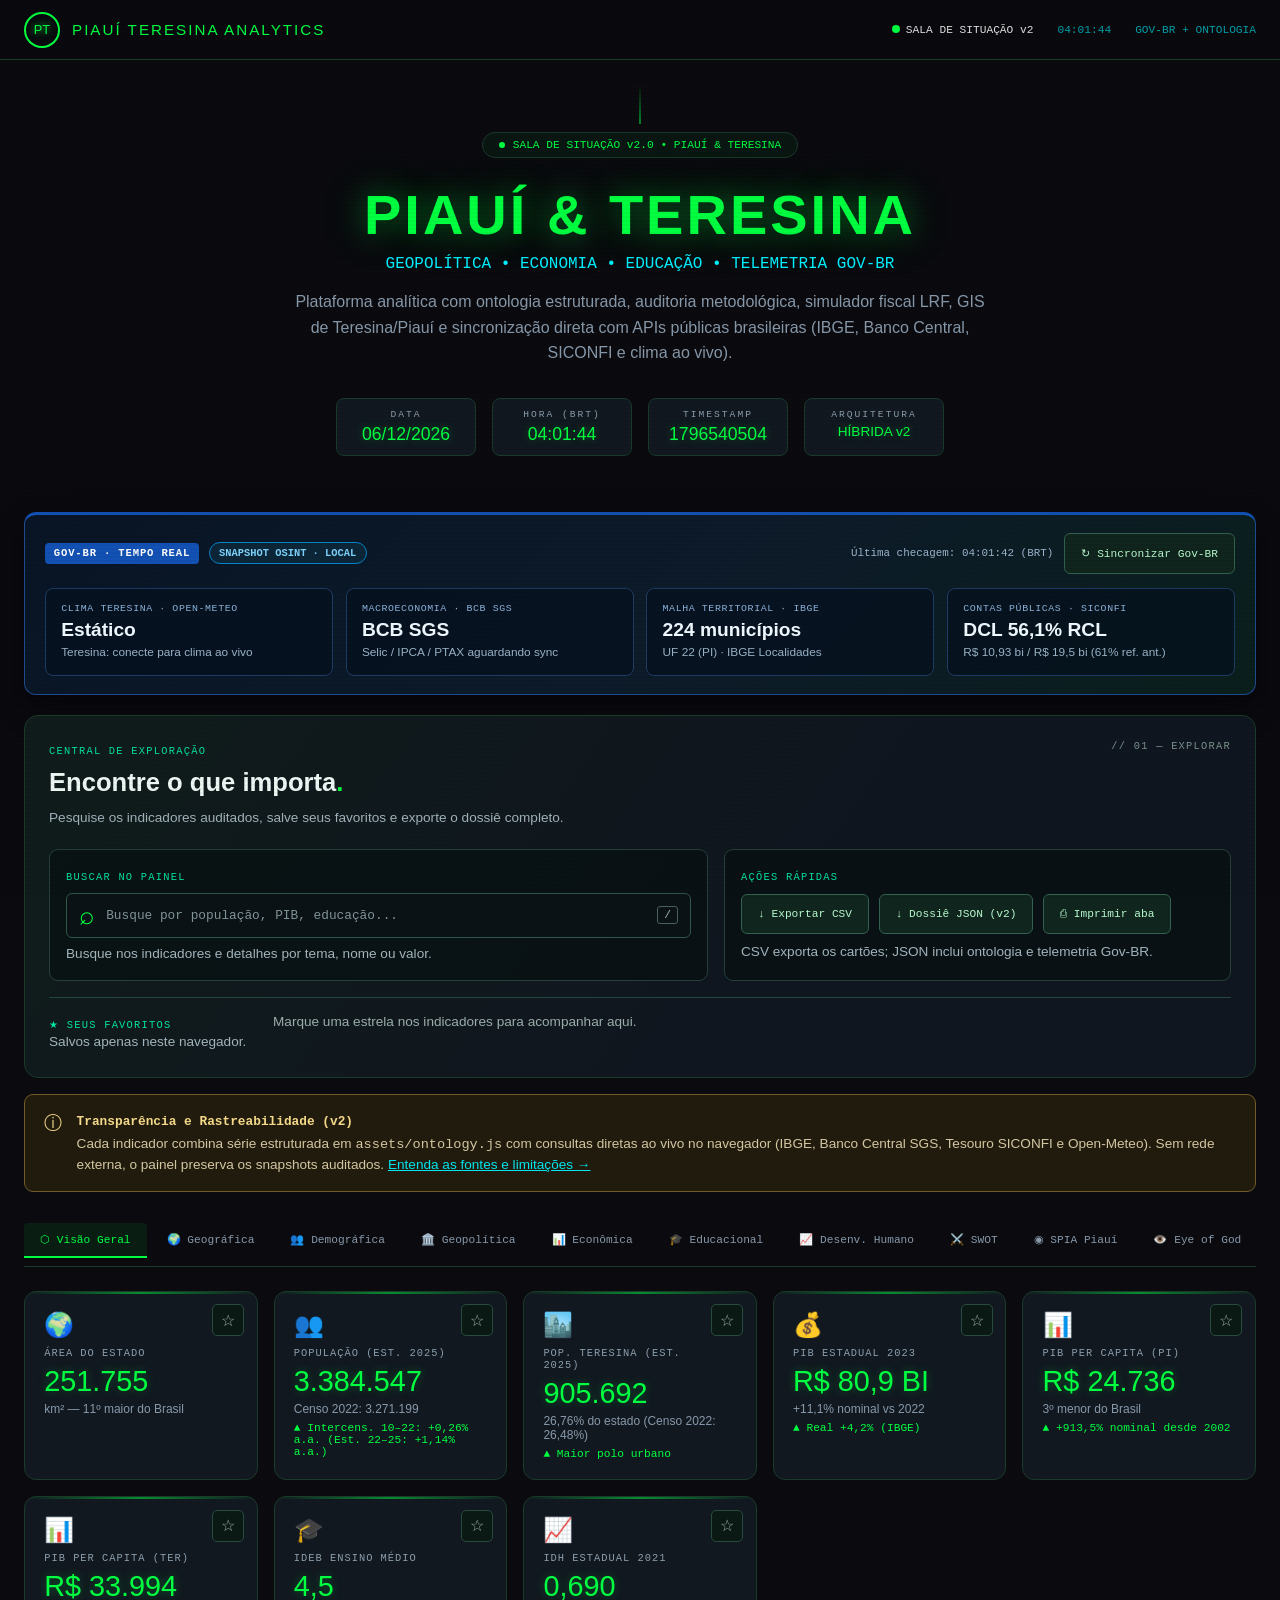
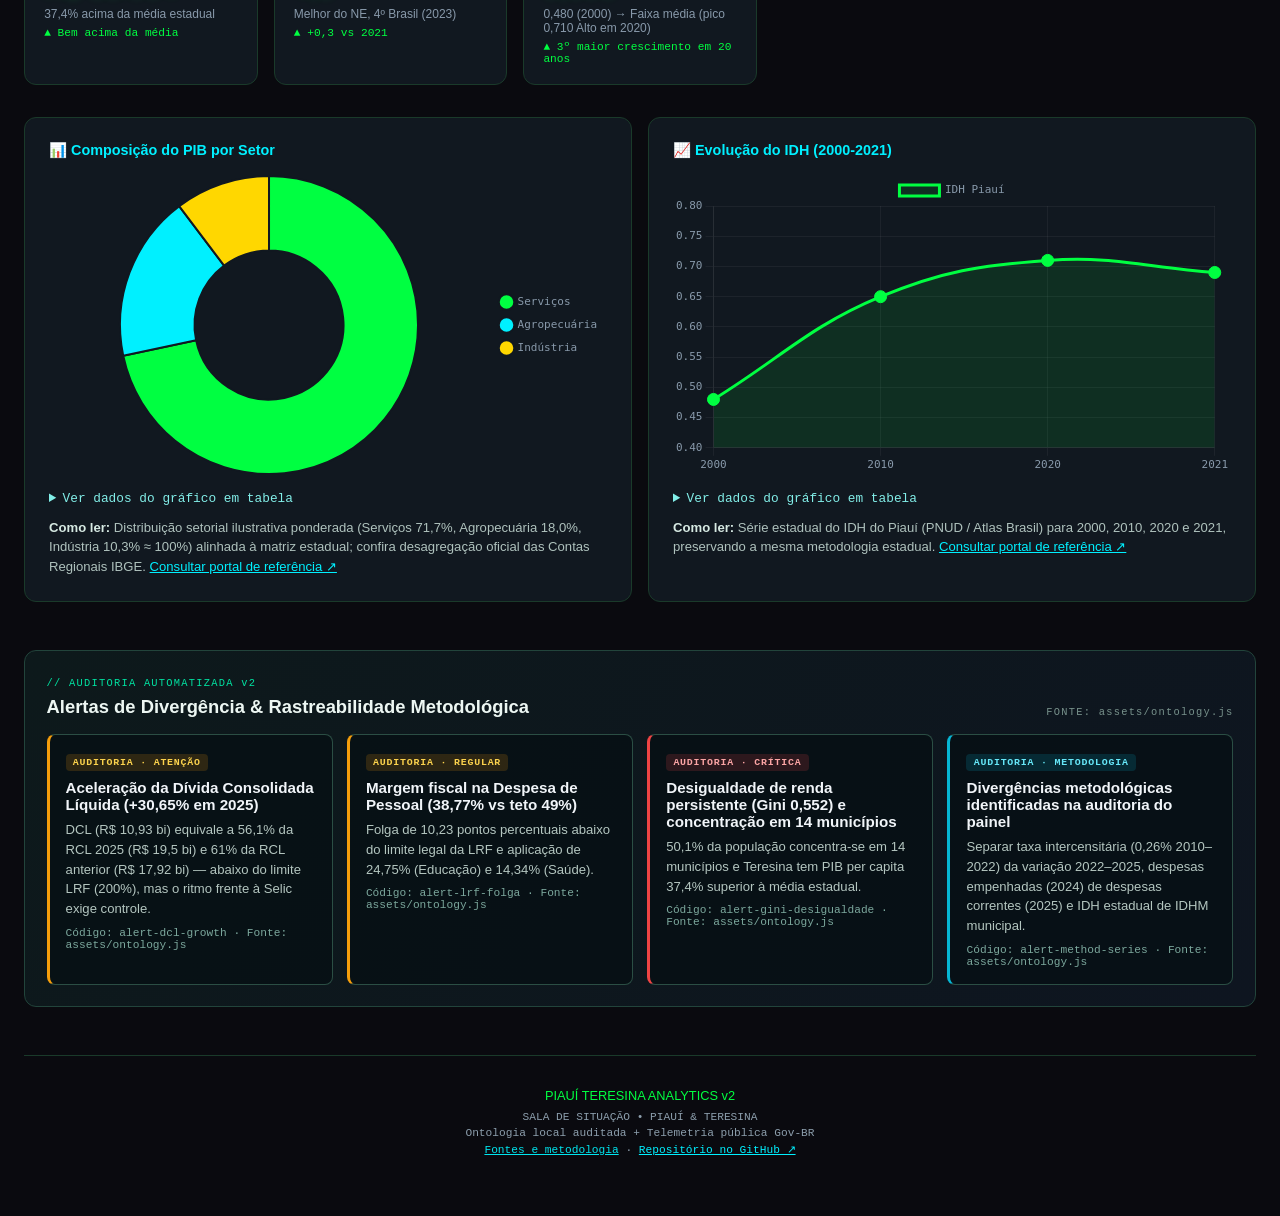
==== commit f228a076: "feat: expande abas Economia e Geopolítica com commodities, petróleo e cruzamentos Co-authored-by: ar" ====
--- a/index.html
+++ b/index.html
@@ -3,7 +3,7 @@
 <head>
 <meta charset="UTF-8">
 <meta name="viewport" content="width=device-width, initial-scale=1.0">
-<meta http-equiv="Content-Security-Policy" content="default-src 'self'; script-src 'self' 'unsafe-inline'; style-src 'self' 'unsafe-inline' https://fonts.googleapis.com; font-src 'self' https://fonts.gstatic.com; img-src 'self' https://i.ytimg.com data:; connect-src 'self' https://servicodados.ibge.gov.br https://api.bcb.gov.br https://apidatalake.tesouro.gov.br https://api.open-meteo.com https://api.rss2json.com; frame-src https://www.youtube-nocookie.com https://www.youtube.com; object-src 'none'; base-uri 'self'; form-action 'self';">
+<meta http-equiv="Content-Security-Policy" content="default-src 'self'; script-src 'self' 'unsafe-inline'; style-src 'self' 'unsafe-inline' https://fonts.googleapis.com; font-src 'self' https://fonts.gstatic.com; img-src 'self' https://i.ytimg.com data:; connect-src 'self' https://servicodados.ibge.gov.br https://api.bcb.gov.br https://apidatalake.tesouro.gov.br https://api.open-meteo.com https://api.rss2json.com https://economia.awesomeapi.com.br; frame-src https://www.youtube-nocookie.com https://www.youtube.com; object-src 'none'; base-uri 'self'; form-action 'self';">
 <meta name="referrer" content="no-referrer">
 <title>Piauí Teresina Analytics v2 | Sala de Situação Gov-BR &amp; C4ISR</title>
 <meta name="description" content="Painel de indicadores e telemetria pública do Piauí e Teresina com ontologia estruturada, GIS e integração Gov-BR.">
@@ -1189,9 +1189,14 @@
         <div class="section-header">
           <div class="section-icon">🏛️</div>
           <div>
-            <div class="section-title">Análise Geopolítica e Contexto Regional</div>
-            <div class="section-subtitle">Papel nacional, infraestrutura, geopolítica interna e desafios</div>
-          </div>
+            <div class="section-title">Análise Geopolítica e Corredores Estratégicos</div>
+            <div class="section-subtitle">Posição nacional, logística, cruzamentos territoriais e matriz de choques</div>
+          </div>
+        </div>
+
+        <div class="plain-summary-banner">
+          <h3>Em resumo simples: qual é a posição estratégica do Piauí?</h3>
+          <p>O estado está no cruzamento entre a <strong>fronteira agrícola do MATOPIBA</strong> (soja e milho no Sudoeste), uma das maiores reservas de <strong>energia limpa</strong> do país (&gt;95% eólica e solar) e a saída atlântica pela <strong>ZPE Parnaíba / Porto de Luís Correia</strong>. O gargalo ainda é a logística: sem ferrovia operando até o litoral, a safra e o abastecimento urbano dependem de caminhões e ficam expostos ao preço do petróleo/diesel.</p>
         </div>
 
         <div class="detail-grid">
@@ -1271,18 +1276,59 @@
             </div>
             <div class="data-row">
               <span class="data-label">Concentração Econômica</span>
-              <span class="data-value warn">Teresina dominante</span>
+              <span class="data-value warn">Teresina dominante (+37,4% PIB/cap.)</span>
             </div>
             <div class="data-row">
               <span class="data-label">Equilíbrio Regional</span>
-              <span class="data-value danger">Limitado</span>
+              <span class="data-value danger">50,1% da pop. em 14 municípios</span>
             </div>
             <div class="data-row">
               <span class="data-label">Recomendação</span>
-              <span class="data-value info" style="font-size:0.75rem;">H₂ verde, educação profissional, irrigação</span>
-            </div>
-          </div>
-        </div>
+              <span class="data-value info" style="font-size:0.75rem;">H₂ verde, ferrovia, educação profissional, irrigação</span>
+            </div>
+          </div>
+        </div>
+
+        <section class="corridor-panel" aria-label="Corredores geoeconômicos do Piauí">
+          <div class="lrf-sim-head">
+            <div>
+              <span class="eyebrow">// GEOGRAFIA × PODER PRODUTIVO</span>
+              <h3>Os 4 Corredores Geoeconômicos do Piauí</h3>
+            </div>
+            <span class="tool-index">POTENCIAL VS INFRAESTRUTURA</span>
+          </div>
+          <div id="geoPolCorridors" class="corridor-grid"></div>
+        </section>
+
+        <div class="chart-container" style="margin-bottom:1.4rem;">
+          <h3>🧭 Maturidade dos Corredores: Potencial Estratégico vs Infraestrutura Atual (0–100)</h3>
+          <div class="chart-wrapper">
+            <canvas id="chartGeoCorredores"></canvas>
+          </div>
+        </div>
+
+        <section class="cross-panel" aria-label="Matriz de cruzamento geopolítico e econômico">
+          <div class="lrf-sim-head">
+            <div>
+              <span class="eyebrow">// LEITURA DE IMPACTO DIRETO · EM PORTUGUÊS CLARO</span>
+              <h3>Cruzamento Geopolítico × Econômico: Se o cenário mudar, onde bate no Piauí?</h3>
+            </div>
+            <button type="button" class="tool-button" data-open-tab="eco">Ver Petróleo &amp; Commodities →</button>
+          </div>
+          <div class="lrf-sim-table-wrap">
+            <table class="lrf-sim-table">
+              <thead>
+                <tr>
+                  <th scope="col">Choque / Cenário Externo</th>
+                  <th scope="col">Canal de Transmissão</th>
+                  <th scope="col">Efeito Prático no Piauí</th>
+                  <th scope="col">Amortecedor / Defesa</th>
+                </tr>
+              </thead>
+              <tbody id="geoCrossMatrix"></tbody>
+            </table>
+          </div>
+        </section>
       </div>
     </div>
 
@@ -1292,9 +1338,14 @@
         <div class="section-header">
           <div class="section-icon">💰</div>
           <div>
-            <div class="section-title">Análise Econômica e Fiscal (SEFAZ-PI)</div>
-            <div class="section-subtitle">PIB, Finanças Públicas, Dívida e Investimentos</div>
-          </div>
+            <div class="section-title">Análise Econômica, Fiscal &amp; Commodities</div>
+            <div class="section-subtitle">PIB, Finanças Públicas, Petróleo, Soja, Câmbio e Cruzamentos de Impacto</div>
+          </div>
+        </div>
+
+        <div class="plain-summary-banner">
+          <h3>Leitura rápida: como a economia do Piauí funciona na prática?</h3>
+          <p><strong>Serviços (71,7%)</strong> geram a maior parte dos empregos urbanos (principalmente em Teresina), enquanto a <strong>Agropecuária (18,0%, +5,1% a.a.)</strong> e as <strong>Energias Renováveis / Indústria (10,3%, +4,6% a.a.)</strong> puxam o crescimento no interior. Nas contas públicas, o estado mantém gastos de pessoal sob controle (38,77% da RCL), mas monitora o avanço da dívida (+30,65%) frente à Selic.</p>
         </div>
 
         <div class="kpi-grid">
@@ -1475,6 +1526,100 @@
             <div class="chart-wrapper">
               <canvas id="chartPIBSetores2"></canvas>
             </div>
+          </div>
+        </div>
+
+        <section id="ecoCommoditiesPanel" class="commodity-panel" aria-label="Preços de petróleo e commodities">
+          <div class="lrf-sim-head">
+            <div>
+              <span class="eyebrow">// MERCADO GLOBAL × ECONOMIA DO PIAUÍ</span>
+              <h3>Petróleo, Commodities Agrícolas &amp; Índice BCB (IC-Br)</h3>
+            </div>
+            <span id="commSourceBadge" class="commodity-badge" data-state="baseline">AGUARDANDO SYNC / OSINT</span>
+          </div>
+
+          <div class="commodity-icbr-strip" aria-label="Índices IC-Br do Banco Central do Brasil">
+            <div class="icbr-pill">
+              <span>IC-BR TOTAL (BCB 27574)</span>
+              <strong id="icbrTotalVal">—</strong>
+              <small id="icbrTotalDate">Índice agregado em R$</small>
+            </div>
+            <div class="icbr-pill">
+              <span>IC-BR AGRO (BCB 27575)</span>
+              <strong id="icbrAgroVal">—</strong>
+              <small>Soja, milho, grãos e carnes</small>
+            </div>
+            <div class="icbr-pill">
+              <span>IC-BR ENERGIA (BCB 27577)</span>
+              <strong id="icbrEnerVal">—</strong>
+              <small>Petróleo, gás e combustíveis</small>
+            </div>
+            <div class="icbr-pill">
+              <span>IC-BR METAL (BCB 27576)</span>
+              <strong id="icbrMetalVal">—</strong>
+              <small>Metais industriais e minérios</small>
+            </div>
+          </div>
+
+          <div id="commodityGrid" class="commodity-grid"></div>
+
+          <div id="commodityCrossSim" style="margin-top:1.15rem; padding-top:1rem; border-top:1px solid #1f3c33;">
+            <div class="lrf-sim-head" style="margin-bottom:.65rem;">
+              <div>
+                <span class="eyebrow">// TERMÔMETRO INTERATIVO DE IMPACTO NO PIAUÍ</span>
+                <h4 style="font-family:var(--font-display); color:#f1f5f9; font-size:.95rem; margin:.2rem 0 0;">Simule Câmbio, Petróleo Brent e Soja na Economia Estadual</h4>
+              </div>
+              <span class="tool-index">PARIDADE SACA 60 KG = 2,2046 BU</span>
+            </div>
+            <div class="lrf-sim-controls">
+              <div class="lrf-slider-box">
+                <label for="commUsdInput">Dólar (R$/USD) <span id="commUsdLabel">R$ 5,70</span></label>
+                <input id="commUsdInput" type="range" min="4.5" max="7.0" step="0.05" value="5.70">
+              </div>
+              <div class="lrf-slider-box">
+                <label for="commBrentInput">Petróleo Brent (USD/barril) <span id="commBrentLabel">US$ 72,00</span></label>
+                <input id="commBrentInput" type="range" min="45" max="125" step="1" value="72">
+              </div>
+              <div class="lrf-slider-box">
+                <label for="commSoyInput">Soja CBOT (USD/bushel) <span id="commSoyLabel">US$ 10,20</span></label>
+                <input id="commSoyInput" type="range" min="7.5" max="16.5" step="0.1" value="10.2">
+              </div>
+            </div>
+            <div class="impact-calc-grid">
+              <div class="impact-result-box">
+                <span>BARRIL BRENT EM REAIS</span>
+                <strong id="commBrentBrlOut">R$ 410,40 / bbl</strong>
+                <small id="commDieselOut">Pressão de frete/diesel moderada nas rodovias do Piauí.</small>
+              </div>
+              <div class="impact-result-box">
+                <span>SOJA PARIDADE BRUTA (SACA 60 KG)</span>
+                <strong id="commSoySacaOut">R$ 128,17 / sc</strong>
+                <small>Valor de referência portuária antes do frete rodoviário (Uruçuí/Bom Jesus → porto).</small>
+              </div>
+              <div class="impact-result-box">
+                <span>SÍNTESE PARA O PIAUÍ</span>
+                <strong id="commBalanceOut">SALDO AGRO POSITIVO</strong>
+                <small id="commSummaryOut">Ajuste os controles ou sincronize cotações reais acima.</small>
+              </div>
+            </div>
+          </div>
+        </section>
+
+        <section class="cross-panel" aria-label="Cruzamentos econômicos de fácil entendimento">
+          <div class="lrf-sim-head">
+            <div>
+              <span class="eyebrow">// CRUZAMENTO DE DADOS ECONÔMICOS</span>
+              <h3>O que os números dizem quando olhados juntos?</h3>
+            </div>
+            <button type="button" class="tool-button" data-open-tab="geo-pol">Ver Cruzamento Geopolítico →</button>
+          </div>
+          <div id="ecoCrossings" class="cross-grid"></div>
+        </section>
+
+        <div class="chart-container" style="margin-bottom:1.4rem;">
+          <h3>⚖️ Motores do Piauí: Peso Estrutural vs Exposição a Câmbio, Petróleo e Clima (0–100)</h3>
+          <div class="chart-wrapper">
+            <canvas id="chartEcoVetores"></canvas>
           </div>
         </div>
 
@@ -2383,6 +2528,94 @@
       }
     }
   });
+
+  // BAR: Maturidade dos 4 Corredores Geopolíticos do Piauí
+  createChart(document.getElementById('chartGeoCorredores'), {
+    type: 'bar',
+    data: {
+      labels: ['Litoral (ZPE/H₂V)', 'MATOPIBA (Soja/Milho)', 'Grande Teresina (Serviços)', 'Semiárido (Energia/Minérios)'],
+      datasets: [
+        {
+          label: 'Potencial Estratégico (0–100)',
+          data: [92, 95, 84, 86],
+          backgroundColor: 'rgba(0,255,65,0.65)',
+          borderColor: '#00ff41',
+          borderWidth: 1,
+          borderRadius: 4
+        },
+        {
+          label: 'Infraestrutura Atual (0–100)',
+          data: [48, 56, 78, 52],
+          backgroundColor: 'rgba(255,215,0,0.6)',
+          borderColor: '#ffd700',
+          borderWidth: 1,
+          borderRadius: 4
+        }
+      ]
+    },
+    options: {
+      responsive: true,
+      maintainAspectRatio: false,
+      scales: {
+        y: { min: 0, max: 100, grid: { color: 'rgba(255,255,255,0.05)' } },
+        x: { grid: { color: 'rgba(255,255,255,0.05)' } }
+      },
+      plugins: {
+        legend: { position: 'top' },
+        tooltip: {
+          backgroundColor: '#111820',
+          borderColor: '#1a3a2a',
+          borderWidth: 1,
+          titleColor: '#00f0ff',
+          bodyColor: '#e0e0e0'
+        }
+      }
+    }
+  });
+
+  // BAR: Vetores Econômicos & Exposição Externa
+  createChart(document.getElementById('chartEcoVetores'), {
+    type: 'bar',
+    data: {
+      labels: ['Serviços & Comércio (Teresina)', 'Agroexportação (MATOPIBA)', 'Energia Eólica/Solar & H₂V', 'Setor Público & Transferências', 'Indústria & Mineração'],
+      datasets: [
+        {
+          label: 'Peso / Tração no Estado (0–100)',
+          data: [85, 76, 82, 74, 48],
+          backgroundColor: 'rgba(0,240,255,0.6)',
+          borderColor: '#00f0ff',
+          borderWidth: 1,
+          borderRadius: 4
+        },
+        {
+          label: 'Sensibilidade a Petróleo/Câmbio/Clima (0–100)',
+          data: [45, 88, 55, 40, 72],
+          backgroundColor: 'rgba(255,140,0,0.6)',
+          borderColor: '#ff8c00',
+          borderWidth: 1,
+          borderRadius: 4
+        }
+      ]
+    },
+    options: {
+      responsive: true,
+      maintainAspectRatio: false,
+      scales: {
+        y: { min: 0, max: 100, grid: { color: 'rgba(255,255,255,0.05)' } },
+        x: { grid: { color: 'rgba(255,255,255,0.05)' } }
+      },
+      plugins: {
+        legend: { position: 'top' },
+        tooltip: {
+          backgroundColor: '#111820',
+          borderColor: '#1a3a2a',
+          borderWidth: 1,
+          titleColor: '#ffd700',
+          bodyColor: '#e0e0e0'
+        }
+      }
+    }
+  });
 }
 </script>
 <script src="assets/ontology.js"></script>
--- a/assets/enhancements.css
+++ b/assets/enhancements.css
@@ -240,3 +240,195 @@
 @media (max-width: 560px) {
   .gov-live-grid { grid-template-columns: 1fr; }
 }
+
+/* ====== EXPANSÃO GEOPOLÍTICA, ECONOMIA, COMMODITIES & CRUZAMENTOS ====== */
+.plain-summary-banner {
+  background: linear-gradient(135deg, rgba(0, 240, 255, 0.08), rgba(0, 255, 65, 0.06));
+  border: 1px solid #245749;
+  border-left: 4px solid #00f0ff;
+  border-radius: 10px;
+  padding: 1rem 1.2rem;
+  margin-bottom: 1.3rem;
+}
+.plain-summary-banner h3 {
+  font: 700 .95rem var(--font-display);
+  color: #e6fff5;
+  margin-bottom: .35rem;
+}
+.plain-summary-banner p {
+  font-size: .88rem;
+  color: #cbd5e1;
+  line-height: 1.55;
+  margin: 0;
+}
+
+.commodity-panel, .cross-panel, .corridor-panel {
+  margin: 1.4rem 0;
+  padding: 1.2rem;
+  border-radius: 10px;
+  border: 1px solid #24483d;
+  background: rgba(11, 19, 25, 0.92);
+}
+.commodity-badge {
+  font: 700 .66rem var(--font-mono);
+  padding: .28rem .65rem;
+  border-radius: 999px;
+  border: 1px solid #2d5a4b;
+  background: rgba(15, 36, 30, 0.9);
+  color: #8be9d7;
+}
+.commodity-badge[data-state="online"] {
+  border-color: #16a34a;
+  background: rgba(6, 55, 29, 0.9);
+  color: #6ee7b7;
+}
+.commodity-icbr-strip {
+  display: grid;
+  grid-template-columns: repeat(4, minmax(0, 1fr));
+  gap: .75rem;
+  margin: .9rem 0 1rem;
+}
+.icbr-pill {
+  background: rgba(6, 14, 19, 0.88);
+  border: 1px solid #1f3c33;
+  border-radius: 8px;
+  padding: .7rem .8rem;
+}
+.icbr-pill span {
+  display: block;
+  font: .62rem var(--font-mono);
+  color: #88a49c;
+  letter-spacing: .05em;
+}
+.icbr-pill strong {
+  display: block;
+  font: 700 1rem var(--font-mono);
+  color: #00f0ff;
+  margin: .2rem 0 .1rem;
+}
+.icbr-pill small { font-size: .72rem; color: #9db4ae; }
+
+.commodity-grid {
+  display: grid;
+  grid-template-columns: repeat(auto-fit, minmax(min(100%, 245px), 1fr));
+  gap: .85rem;
+}
+.commodity-card {
+  background: rgba(7, 15, 20, 0.92);
+  border: 1px solid #23443a;
+  border-radius: 8px;
+  padding: .95rem;
+  display: flex;
+  flex-direction: column;
+  gap: .32rem;
+}
+.commodity-card-top {
+  display: flex;
+  justify-content: space-between;
+  align-items: center;
+  gap: .5rem;
+}
+.commodity-cat {
+  font: 700 .6rem var(--font-mono);
+  color: #00e3a2;
+  letter-spacing: .06em;
+  text-transform: uppercase;
+}
+.commodity-delta {
+  font: 700 .68rem var(--font-mono);
+  padding: .12rem .4rem;
+  border-radius: 4px;
+  background: rgba(148, 163, 184, 0.14);
+  color: #cbd5e1;
+}
+.commodity-delta.up { background: rgba(16, 185, 129, 0.18); color: #6ee7b7; }
+.commodity-delta.down { background: rgba(239, 68, 68, 0.18); color: #fca5a5; }
+.commodity-card h4 { font: 700 .95rem var(--font-display); color: #f8fafc; margin: 0; }
+.commodity-price { font: 700 1.15rem var(--font-mono); color: #ffd700; }
+.commodity-brl { font: .76rem var(--font-mono); color: #67e8f9; }
+.commodity-impact { font-size: .78rem; color: #b4c6c0; line-height: 1.45; margin-top: .2rem; }
+
+.impact-calc-grid {
+  display: grid;
+  grid-template-columns: repeat(3, minmax(0, 1fr));
+  gap: .85rem;
+  margin-top: .95rem;
+}
+.impact-result-box {
+  background: #081512;
+  border: 1px solid #285948;
+  border-radius: 8px;
+  padding: .85rem 1rem;
+}
+.impact-result-box span { display: block; font: .64rem var(--font-mono); color: #8be9d7; }
+.impact-result-box strong { display: block; font: 700 1.08rem var(--font-mono); color: #00ff41; margin: .25rem 0; }
+.impact-result-box small { display: block; font-size: .76rem; color: #cbd5e1; line-height: 1.4; }
+
+.cross-grid, .corridor-grid {
+  display: grid;
+  grid-template-columns: repeat(auto-fit, minmax(min(100%, 270px), 1fr));
+  gap: .9rem;
+}
+.cross-card, .corridor-card {
+  background: rgba(7, 16, 20, 0.88);
+  border: 1px solid #25483d;
+  border-radius: 8px;
+  padding: 1rem;
+}
+.cross-tag {
+  display: inline-block;
+  font: 700 .62rem var(--font-mono);
+  padding: .18rem .48rem;
+  border-radius: 4px;
+  background: rgba(0, 240, 255, 0.14);
+  color: #67e8f9;
+  margin-bottom: .45rem;
+}
+.cross-card h4, .corridor-card h4 {
+  font: 600 .94rem var(--font-display);
+  color: #f1f5f9;
+  margin-bottom: .4rem;
+}
+.cross-card p, .corridor-card p {
+  font-size: .82rem;
+  color: #bfd0cb;
+  line-height: 1.5;
+  margin: 0;
+}
+.corridor-meta {
+  font: .68rem var(--font-mono);
+  color: #00e3a2;
+  margin-bottom: .45rem;
+  display: block;
+}
+.corridor-meters {
+  margin-top: .7rem;
+  display: grid;
+  gap: .4rem;
+}
+.corridor-meter-row {
+  display: flex;
+  justify-content: space-between;
+  font: .66rem var(--font-mono);
+  color: #cbd5e1;
+}
+.corridor-meter-track {
+  height: 6px;
+  border-radius: 999px;
+  background: rgba(255, 255, 255, 0.08);
+  overflow: hidden;
+}
+.corridor-meter-fill {
+  height: 100%;
+  background: linear-gradient(90deg, #00f0ff, #00ff41);
+}
+.corridor-meter-fill.infra {
+  background: linear-gradient(90deg, #f59e0b, #ffd700);
+}
+
+@media (max-width: 900px) {
+  .commodity-icbr-strip, .impact-calc-grid { grid-template-columns: repeat(2, minmax(0, 1fr)); }
+}
+@media (max-width: 560px) {
+  .commodity-icbr-strip, .impact-calc-grid { grid-template-columns: 1fr; }
+}
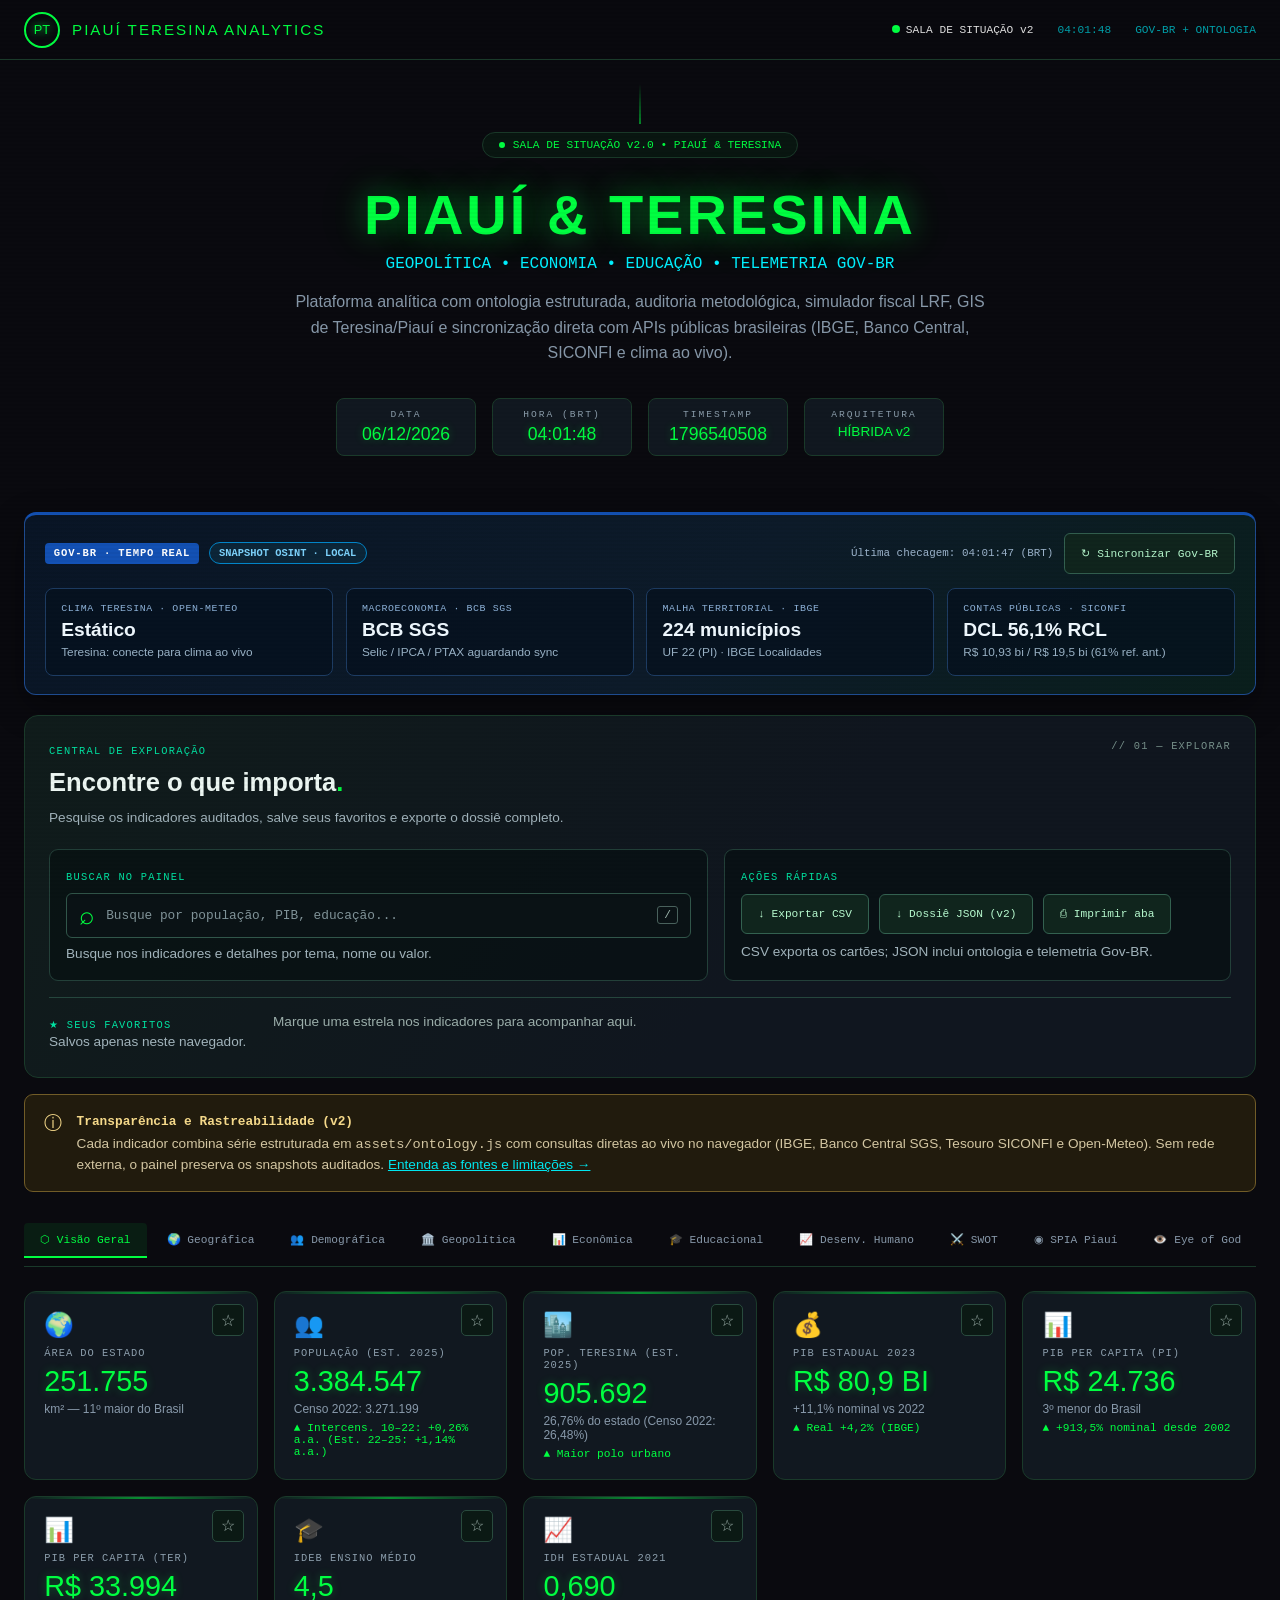
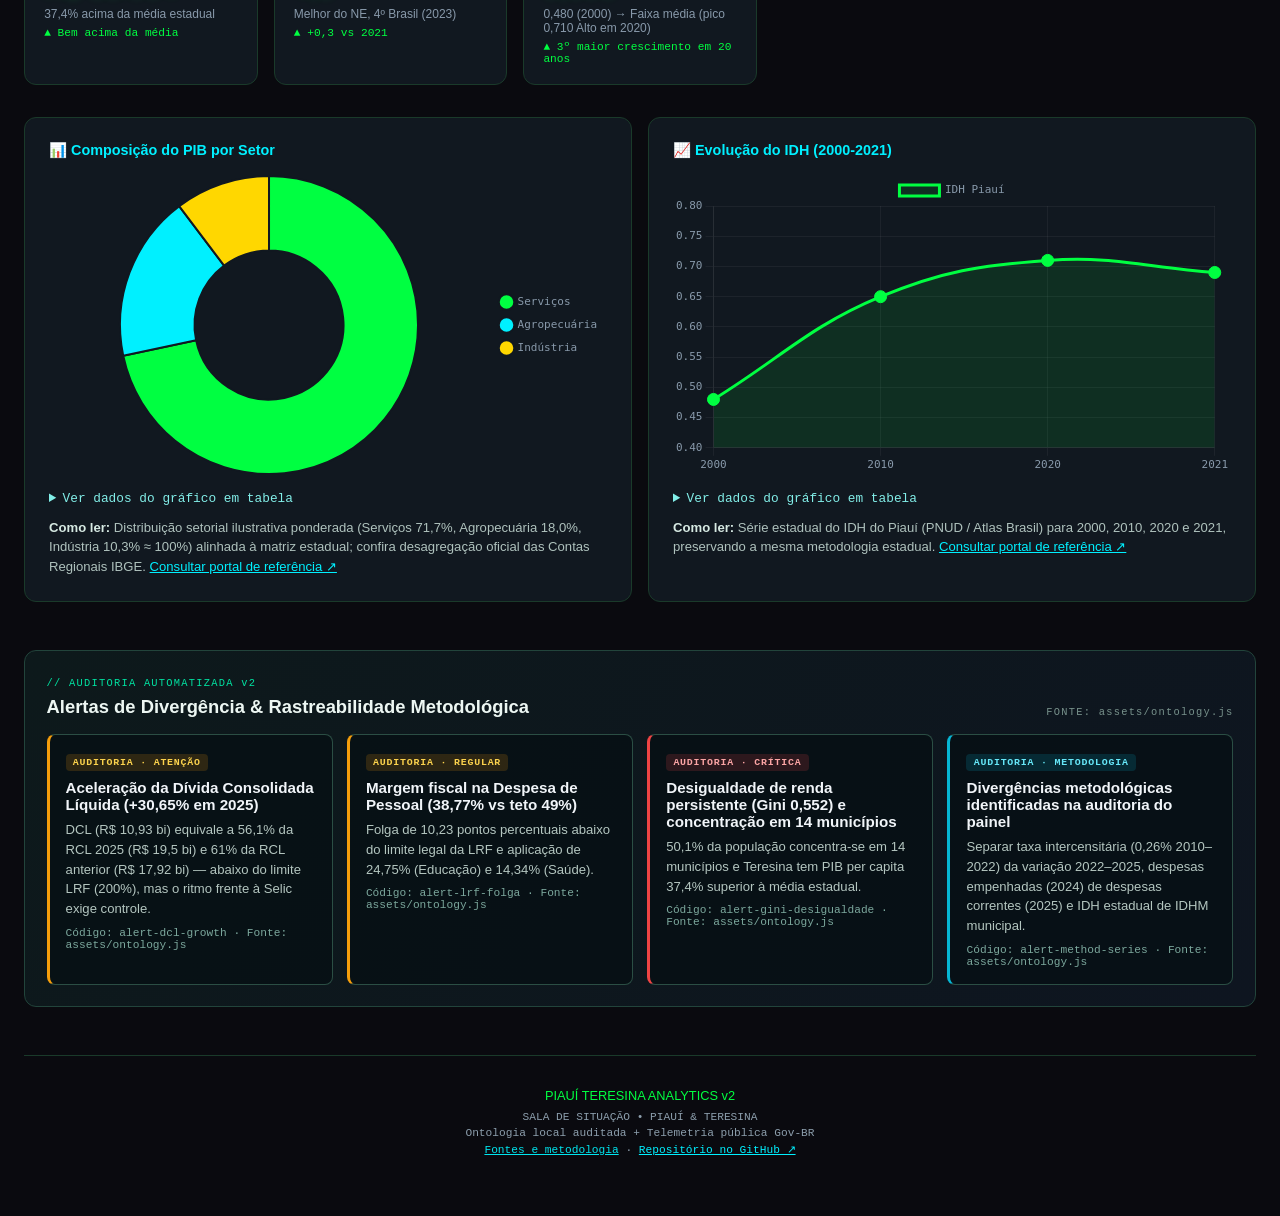
==== commit c4b7403c: "feat(edu): overhauls Educacional tab with 27 INEP schools, zones, awards and live SEDUC/IBGE feeds C" ====
--- a/index.html
+++ b/index.html
@@ -1674,8 +1674,15 @@
         <div class="section-header">
           <div class="section-icon">🎓</div>
           <div>
-            <div class="section-title">Análise Educacional (IDEB, SEDUC, SEMEC)</div>
-            <div class="section-subtitle">Piauí rompeu ciclo histórico de baixo desempenho</div>
+            <div class="section-title">Inteligência Educacional — Escolas, Zonas, IDEB &amp; Rede (PI / Teresina)</div>
+            <div class="section-subtitle">Censo Escolar INEP 2024–2026, 27 unidades georreferenciadas por zona, premiações e feeds educacionais ao vivo</div>
+          </div>
+        </div>
+
+        <div class="plain-summary-banner">
+          <span class="plain-badge">LEITURA RÁPIDA</span>
+          <div>
+            <strong>O retrato real das escolas do Piauí e de Teresina:</strong> O Piauí reúne <strong>829.549 matrículas totais</strong> em 4.143 escolas e 46.616 professores (Anuário 2025/INEP). Na rede pública presencial (Censo 2026 prel.), são <strong>698.725 estudantes</strong> no estado (<strong>126.719</strong> apenas em Teresina: 89.576 na SEMEC e 37.143 na SEDUC). O Piauí alcançou <strong>100% do Ensino Médio estadual em tempo integral</strong>, lidera o Brasil em EPT integrada (~60% · 61.420 jovens) e saltou para <strong>4º IDEB EM do país (4,5)</strong>; na capital, a alfabetização (ICA 2025) atingiu <strong>80,58%</strong> com o <strong>Selo Ouro MEC</strong>.
           </div>
         </div>
 
@@ -1684,72 +1691,127 @@
             <div class="kpi-icon">📊</div>
             <div class="kpi-label">IDEB Anos Iniciais EF</div>
             <div class="kpi-value">5,9</div>
-            <div class="kpi-sub">Acima BR (5,0) e NE (4,7)</div>
+            <div class="kpi-sub">Acima BR (5,0) e NE (4,7) · SEMEC THE 6,4</div>
           </div>
           <div class="kpi-card">
             <div class="kpi-icon">📊</div>
             <div class="kpi-label">IDEB Anos Finais EF</div>
             <div class="kpi-value">5,2</div>
-            <div class="kpi-sub">Acima BR (5,0) e NE (4,7)</div>
+            <div class="kpi-sub">Acima BR (5,0) e NE (4,7) · SEMEC THE 5,8</div>
           </div>
           <div class="kpi-card">
             <div class="kpi-icon">🏆</div>
             <div class="kpi-label">IDEB Ensino Médio</div>
             <div class="kpi-value">4,5</div>
-            <div class="kpi-sub">Melhor NE, 4º Brasil</div>
+            <div class="kpi-sub">Melhor NE, 4º Brasil (2023)</div>
             <div class="kpi-change up">▲ +0,3 vs 2021</div>
           </div>
           <div class="kpi-card">
             <div class="kpi-icon">🎯</div>
             <div class="kpi-label">Tempo Integral (EM)</div>
             <div class="kpi-value">100%</div>
-            <div class="kpi-sub">Escolas estaduais (2025)</div>
+            <div class="kpi-sub">Escolas estaduais (84.474 matr. integrais)</div>
             <div class="kpi-change up">▲ 1º lugar nacional</div>
           </div>
         </div>
+
+        <div class="edu-stat-strip" aria-label="Totais oficiais do Censo Escolar Piauí e Teresina">
+          <div class="edu-stat-box">
+            <span>Piauí Total (Todas as Redes)</span>
+            <strong>829.549 matrículas</strong>
+            <small>4.143 escolas · 46.616 professores (Anuário Todos pela Educação / INEP 2024)</small>
+          </div>
+          <div class="edu-stat-box">
+            <span>Piauí Rede Pública (Censo 2026)</span>
+            <strong>698.725 presenciais</strong>
+            <small>527.365 municipais + 171.360 estaduais (Infantil, Fundamental, Médio e EJA)</small>
+          </div>
+          <div class="edu-stat-box">
+            <span>Teresina Pública (Censo 2026)</span>
+            <strong>126.719 matrículas</strong>
+            <small>89.576 SEMEC (323 unidades / 173 CMEIs) + 37.143 SEDUC-PI na capital</small>
+          </div>
+          <div class="edu-stat-box">
+            <span>EPT Integrada &amp; Alfabetização</span>
+            <strong>61.420 em EPT · ICA 80,58%</strong>
+            <small>1º do Brasil em Ensino Médio Técnico Integrado (~60%) e Selo Ouro CNCA em Teresina</small>
+          </div>
+        </div>
+
+        <section class="v2-module" aria-label="Análise e Monitoramento Educacional em Tempo Real">
+          <div class="v2-head">
+            <div>
+              <h3>📡 Monitoramento Educacional &amp; Operacional em Tempo Real (Sem Dados Inventados)</h3>
+              <p class="v2-sub">Cruza telemetria ambiental ao vivo (Open-Meteo) nas zonas escolares, notícias em tempo real (SEDUC-PI / IBGE) e base fiscal (LRF 24,75% Educação) — mantendo matrículas e IDEB estritamente ligados às divulgações oficiais do INEP.</p>
+            </div>
+            <span class="v2-badge" id="eduLiveBadge" data-state="baseline">INICIALIZANDO</span>
+          </div>
+          <div class="edu-live-strip">
+            <div class="edu-live-card" id="eduLiveClimateCard">
+              <span>Conforto Térmico &amp; UV Escolar (Ao Vivo)</span>
+              <strong id="eduLiveClimateVal">Consultando Open-Meteo…</strong>
+              <small id="eduLiveClimateSub">Teresina e polos estaduais: monitora calor extremo e UV para quadras e transporte escolar.</small>
+            </div>
+            <div class="edu-live-card">
+              <span>Radar de Notícias da Educação</span>
+              <strong id="eduLiveNewsVal">Curadoria + Feeds</strong>
+              <small id="eduLiveNewsSub">Monitora SEDUC-PI RSS, Agência IBGE Educação e snapshot OSINT de 6h em 6h.</small>
+            </div>
+            <div class="edu-live-card">
+              <span>Orçamento Constitucional (LRF-PI)</span>
+              <strong id="eduLiveBudgetVal">24,75% da RCL</strong>
+              <small id="eduLiveBudgetSub">Aplicação estadual vinculada à manutenção das escolas 100% em tempo integral e EPT.</small>
+            </div>
+            <div class="edu-live-card">
+              <span>Frequência dos Dados Escolares</span>
+              <strong id="eduLiveCycleVal">Censo 2024–2026 / IDEB 2023</strong>
+              <small id="eduLiveCycleSub">Contagens de alunos/docentes por unidade vêm do Censo Escolar INEP (sem chamada ao vivo fictícia).</small>
+            </div>
+          </div>
+        </section>
 
         <div class="detail-grid">
           <div class="detail-card">
-            <h3>Avanços SEDUC</h3>
+            <h3>Avanços SEDUC-PI</h3>
             <div class="data-row">
               <span class="data-label">EM Tempo Integral</span>
-              <span class="data-value" style="color:var(--green);">100% (2025)</span>
+              <span class="data-value" style="color:var(--green);">100% escolas (2025)</span>
             </div>
             <div class="data-row">
               <span class="data-label">Matrículas Integrais</span>
-              <span class="data-value info">81% — 1º nacional</span>
-            </div>
-            <div class="data-row">
-              <span class="data-label">Crescimento Matrículas</span>
-              <span class="data-value info">+13,35% rede estadual</span>
-            </div>
-            <div class="data-row">
-              <span class="data-label">Redução Evasão</span>
-              <span class="data-value" style="color:var(--green);">Líder NE</span>
-            </div>
-            <div class="data-row">
-              <span class="data-label">Redução Reprovação</span>
-              <span class="data-value" style="color:var(--green);">Líder NE</span>
+              <span class="data-value info">84.474 (vs 23.812 em 2022)</span>
+            </div>
+            <div class="data-row">
+              <span class="data-label">EPT Integrada ao EM</span>
+              <span class="data-value info">61.420 (~60% · 1º Brasil)</span>
+            </div>
+            <div class="data-row">
+              <span class="data-label">Redução Evasão / Fluxo</span>
+              <span class="data-value" style="color:var(--green);">Líder NE (IDEB 4,5)</span>
+            </div>
+            <div class="data-row">
+              <span class="data-label">Investimento na RCL</span>
+              <span class="data-value info">24,75% (SEFAZ-PI)</span>
             </div>
           </div>
 
           <div class="detail-card">
-            <h3>SEMEC-Teresina</h3>
-            <div class="data-row">
-              <span class="data-label">ICA 2025</span>
-              <span class="data-value" style="color:var(--green);">1º lugar nacional</span>
-            </div>
-            <div class="data-row">
-              <span class="data-label">Indicador</span>
-              <span class="data-value info">Criança Alfabetizada</span>
-            </div>
-            <div class="data-row">
-              <span class="data-label">Oferta EJA</span>
-              <span class="data-value info">Forte oferta</span>
-            </div>
-            <div class="data-row">
-              <span class="data-label">Profissionalizante</span>
-              <span class="data-value info">Forte oferta</span>
+            <h3>SEMEC-Teresina (Rede Municipal)</h3>
+            <div class="data-row">
+              <span class="data-label">ICA 2025 (Alfabetização)</span>
+              <span class="data-value" style="color:var(--green);">80,58% (1º Capitais / Selo Ouro)</span>
+            </div>
+            <div class="data-row">
+              <span class="data-label">Unidades Escolares</span>
+              <span class="data-value info">323 unidades (173 CMEIs)</span>
+            </div>
+            <div class="data-row">
+              <span class="data-label">Matrículas SEMEC (2026 prel.)</span>
+              <span class="data-value info">89.576 presenciais</span>
+            </div>
+            <div class="data-row">
+              <span class="data-label">IDEB Municipal 2023</span>
+              <span class="data-value" style="color:var(--green);">6,4 (AI) · 5,8 (AF)</span>
             </div>
           </div>
 
@@ -1757,11 +1819,11 @@
             <h3>Evolução IDEB Ensino Médio</h3>
             <div class="data-row">
               <span class="data-label">2021</span>
-              <span class="data-value">4,2</span>
+              <span class="data-value">4,2 (9º Brasil)</span>
             </div>
             <div class="data-row">
               <span class="data-label">2023</span>
-              <span class="data-value info">4,5</span>
+              <span class="data-value info">4,5 (4º Brasil · 1º NE)</span>
             </div>
             <div class="data-row">
               <span class="data-label">Rede Estadual 2023</span>
@@ -1777,6 +1839,97 @@
             </div>
           </div>
         </div>
+
+        <section class="v2-module" aria-label="Explorador de Zonas e Escolas Reais de Teresina e Piauí">
+          <div class="v2-head">
+            <div>
+              <h3>🏫 Explorador de Zonas &amp; Escolas Verificadas (Teresina e Polos do Piauí)</h3>
+              <p class="v2-sub">Catálogo oficial com Código INEP, bairro/zona, dependência administrativa, matrículas, docentes e IDEB 2023 — clique em qualquer unidade para abrir o Raio-X completo.</p>
+            </div>
+            <span class="v2-badge" id="eduCatalogCount" data-state="online">27 unidades verificadas</span>
+          </div>
+
+          <div class="edu-zone-tabs" id="eduZoneTabs" role="group" aria-label="Filtrar escolas por zona"></div>
+
+          <div class="edu-zone-summary" id="eduZoneSummary" aria-live="polite">
+            <div><span>Unidades na seleção</span><strong id="eduSumCount">0</strong></div>
+            <div><span>Matrículas verificadas</span><strong id="eduSumStudents">0</strong></div>
+            <div><span>Docentes somados</span><strong id="eduSumTeachers">0</strong></div>
+            <div><span>IDEB médio divulgado</span><strong id="eduSumIdeb">—</strong></div>
+          </div>
+
+          <div class="edu-explorer-controls">
+            <input type="search" id="eduSchoolSearch" placeholder="Buscar escola por nome, código INEP (ex: 22022376), bairro ou curso…" aria-label="Buscar escola por nome, código INEP, bairro ou curso">
+            <select id="eduNetworkFilter" aria-label="Filtrar por rede administrativa">
+              <option value="">Todas as redes</option>
+              <option value="Estadual">Rede Estadual (SEDUC)</option>
+              <option value="Municipal">Rede Municipal (SEMEC)</option>
+              <option value="Federal">Rede Federal (IFPI)</option>
+            </select>
+            <select id="eduStageFilter" aria-label="Filtrar por modalidade ou indicador">
+              <option value="">Todas as modalidades</option>
+              <option value="tecnico">Com Técnico Integrado</option>
+              <option value="ideb">Com IDEB 2023 divulgado</option>
+              <option value="eja">Com oferta de EJA</option>
+            </select>
+          </div>
+
+          <div class="edu-workspace">
+            <div class="edu-schools-grid" id="eduSchoolsGrid" role="region" aria-label="Lista de escolas filtradas"></div>
+            <aside class="edu-school-detail" id="eduSchoolDetail" aria-live="polite">
+              <span class="cross-tag">RAIO-X DA UNIDADE</span>
+              <h4>Selecione uma escola ao lado</h4>
+              <p class="v2-sub">Veja código INEP, zona/GRE, matrículas, razão alunos/docente, notas no IDEB, cursos técnicos integrados e link direto para consulta oficial no QEdu.</p>
+            </aside>
+          </div>
+        </section>
+
+        <section class="v2-module" aria-label="Simulador de Expansão do Tempo Integral e EPT">
+          <div class="v2-head">
+            <div>
+              <h3>🧪 Simulador Estrutural: Tempo Integral × Educação Profissional (EPT)</h3>
+              <p class="v2-sub">Simula como o avanço do Tempo Integral (de 19% em 2022 para 100% em 2025) e da EPT integrada (~60%) altera a carga de formação e retenção dos ~106,6 mil jovens do Ensino Médio público no Piauí.</p>
+            </div>
+            <span class="v2-badge" id="eduSimBadge" data-risk="ok">CENÁRIO ATUAL 2025/2026</span>
+          </div>
+          <div class="lrf-sliders">
+            <label>
+              <span>Escolas EM em Tempo Integral (%): <strong id="eduSimIntVal">100%</strong></span>
+              <input type="range" id="eduSimIntegral" min="19" max="100" step="1" value="100">
+            </label>
+            <label>
+              <span>Matrículas EM com EPT Integrada (%): <strong id="eduSimEptVal">60%</strong></span>
+              <input type="range" id="eduSimEpt" min="15" max="85" step="1" value="60">
+            </label>
+          </div>
+          <div class="impact-calc-outputs" id="eduSimOutWrap">
+            <div>
+              <span>Estudantes em Jornada Integral (est. rede EM)</span>
+              <strong id="eduSimIntStudents">84.474 alunos</strong>
+              <small>Referência real 2025: 84.474 matrículas (vs 23.812 em 2022).</small>
+            </div>
+            <div>
+              <span>Jovens em Ensino Técnico Integrado (EPT)</span>
+              <strong id="eduSimEptStudents">61.420 jovens</strong>
+              <small>Formação para TI, Enfermagem, Agro 4.0, Energias Limpas e Gestão.</small>
+            </div>
+            <div>
+              <span>Leitura Estrutural</span>
+              <strong id="eduSimReading">Liderança Nacional</strong>
+              <small id="eduSimSummary">100% das escolas estaduais em tempo integral com 60% em EPT conecta o IDEB 4,5 ao emprego qualificado.</small>
+            </div>
+          </div>
+        </section>
+
+        <section class="v2-module" aria-label="Premiações, Olimpíadas e Reconhecimentos">
+          <div class="v2-head">
+            <div>
+              <h3>🏅 Premiações, Olimpíadas Científicas &amp; Reconhecimentos (Piauí / Teresina)</h3>
+              <p class="v2-sub">Conquistas nacionais verificadas da rede pública piauiense em alfabetização, matemática olímpica, ensino técnico e inovação.</p>
+            </div>
+          </div>
+          <div class="edu-awards-grid" id="eduAwardsGrid"></div>
+        </section>
 
         <div class="charts-grid">
           <div class="chart-container">
@@ -1791,7 +1944,39 @@
               <canvas id="chartPosicaoEM"></canvas>
             </div>
           </div>
-        </div>
+          <div class="chart-container">
+            <h3>🏫 Matrículas Públicas por Etapa (Censo 2026 Prelim: Piauí vs Teresina)</h3>
+            <div class="chart-wrapper">
+              <canvas id="chartEduMatriculasRede"></canvas>
+            </div>
+          </div>
+          <div class="chart-container">
+            <h3>🗺️ Zonas de Teresina &amp; Polos: Matrículas vs Docentes (Catálogo Verificado)</h3>
+            <div class="chart-wrapper">
+              <canvas id="chartEduZonasAlunos"></canvas>
+            </div>
+          </div>
+        </div>
+
+        <section class="v2-module" aria-label="Notícias Educacionais ao Vivo e Curadoria">
+          <div class="v2-head">
+            <div>
+              <h3>📰 Notícias Educacionais (SEDUC-PI Ao Vivo · Agência IBGE · Curadoria Piauí)</h3>
+              <p class="v2-sub" id="eduNewsStatus">Consolidando feeds ao vivo de educação e arquivo verificado…</p>
+            </div>
+            <button type="button" class="live-refresh-btn" id="eduNewsRefreshBtn">↻ Atualizar Educação</button>
+          </div>
+          <div class="edu-explorer-controls">
+            <input type="search" id="eduNewsSearch" placeholder="Filtrar notícias de educação (ex: Enem, SEDUC, Seduckathon, professor, Liceu…)" aria-label="Filtrar notícias de educação">
+            <select id="eduNewsSourceFilter" aria-label="Filtrar por fonte de notícia educacional">
+              <option value="">Todas as fontes</option>
+              <option value="live">Apenas Ao Vivo (SEDUC-PI / IBGE / OSINT)</option>
+              <option value="curated">Curadoria Verificada</option>
+            </select>
+            <div class="v2-badge" id="eduNewsCounter" data-state="online" style="align-self:center;justify-self:end;">0 notícias</div>
+          </div>
+          <div class="edu-news-list" id="eduNewsList"></div>
+        </section>
       </div>
     </div>
 
@@ -2616,6 +2801,94 @@
       }
     }
   });
+
+  // BAR: Matrículas Públicas por Etapa — Piauí vs Teresina (Censo Escolar 2026 Preliminar MEC/INEP)
+  createChart(document.getElementById('chartEduMatriculasRede'), {
+    type: 'bar',
+    data: {
+      labels: ['Infantil', 'Fund. Anos Iniciais', 'Fund. Anos Finais', 'Ensino Médio', 'EJA'],
+      datasets: [
+        {
+          label: 'Piauí Público Total (mil matr.)',
+          data: [130.9, 194.3, 157.1, 106.6, 109.8],
+          backgroundColor: 'rgba(0,240,255,0.6)',
+          borderColor: '#00f0ff',
+          borderWidth: 1,
+          borderRadius: 4
+        },
+        {
+          label: 'Teresina Pública (mil matr.)',
+          data: [24.4, 38.4, 31.0, 22.0, 10.9],
+          backgroundColor: 'rgba(0,255,65,0.65)',
+          borderColor: '#00ff41',
+          borderWidth: 1,
+          borderRadius: 4
+        }
+      ]
+    },
+    options: {
+      responsive: true,
+      maintainAspectRatio: false,
+      scales: {
+        y: { beginAtZero: true, grid: { color: 'rgba(255,255,255,0.05)' } },
+        x: { grid: { color: 'rgba(255,255,255,0.05)' } }
+      },
+      plugins: {
+        legend: { position: 'top' },
+        tooltip: {
+          backgroundColor: '#111820',
+          borderColor: '#1a3a2a',
+          borderWidth: 1,
+          titleColor: '#00f0ff',
+          bodyColor: '#e0e0e0'
+        }
+      }
+    }
+  });
+
+  // BAR: Matrículas & Docentes nas 27 Escolas Catalogadas por Zona (Censo Escolar INEP)
+  createChart(document.getElementById('chartEduZonasAlunos'), {
+    type: 'bar',
+    data: {
+      labels: ['Centro (5 esc.)', 'Norte (5 esc.)', 'Leste (4 esc.)', 'Sul (5 esc.)', 'Sudeste (5 esc.)', 'Interior (3 esc.)'],
+      datasets: [
+        {
+          label: 'Matrículas verificadas',
+          data: [4185, 2824, 1143, 1358, 1940, 979],
+          backgroundColor: 'rgba(0,255,65,0.6)',
+          borderColor: '#00ff41',
+          borderWidth: 1,
+          borderRadius: 4
+        },
+        {
+          label: 'Docentes somados',
+          data: [512, 168, 84, 118, 161, 89],
+          backgroundColor: 'rgba(255,215,0,0.65)',
+          borderColor: '#ffd700',
+          borderWidth: 1,
+          borderRadius: 4
+        }
+      ]
+    },
+    options: {
+      responsive: true,
+      maintainAspectRatio: false,
+      scales: {
+        y: { beginAtZero: true, grid: { color: 'rgba(255,255,255,0.05)' } },
+        x: { grid: { color: 'rgba(255,255,255,0.05)' } }
+      },
+      plugins: {
+        legend: { position: 'top' },
+        tooltip: {
+          backgroundColor: '#111820',
+          borderColor: '#1a3a2a',
+          borderWidth: 1,
+          titleColor: '#ffd700',
+          bodyColor: '#e0e0e0'
+        }
+      }
+    }
+  });
 }
 </script>
 <script src="assets/ontology.js"></script>
--- a/assets/enhancements.css
+++ b/assets/enhancements.css
@@ -432,3 +432,310 @@
 @media (max-width: 560px) {
   .commodity-icbr-strip, .impact-calc-grid { grid-template-columns: 1fr; }
 }
+
+/* MÓDULO EDUCACIONAL — ZONAS, ESCOLAS INEP, PREMIAÇÕES & TEMPO REAL */
+.edu-stat-strip, .edu-live-strip {
+  display: grid;
+  grid-template-columns: repeat(4, minmax(0, 1fr));
+  gap: .75rem;
+  margin-bottom: 1.25rem;
+}
+.edu-stat-box, .edu-live-card {
+  background: rgba(15, 22, 31, 0.9);
+  border: 1px solid var(--border);
+  border-radius: 10px;
+  padding: .85rem .95rem;
+}
+.edu-stat-box span, .edu-live-card span {
+  display: block;
+  font: .66rem var(--font-mono);
+  letter-spacing: .5px;
+  text-transform: uppercase;
+  color: #8fa3b0;
+  margin-bottom: .3rem;
+}
+.edu-stat-box strong, .edu-live-card strong {
+  display: block;
+  font: 700 1.08rem var(--font-mono);
+  color: #f8fafc;
+}
+.edu-stat-box small, .edu-live-card small {
+  display: block;
+  margin-top: .28rem;
+  font-size: .74rem;
+  color: #a8b9c5;
+  line-height: 1.38;
+}
+.edu-live-card[data-alert="high"] {
+  border-color: rgba(251, 191, 36, 0.55);
+  background: rgba(34, 24, 12, 0.72);
+}
+.edu-zone-tabs {
+  display: flex;
+  flex-wrap: wrap;
+  gap: .45rem;
+  margin-bottom: .85rem;
+}
+.edu-zone-btn {
+  padding: .42rem .8rem;
+  border-radius: 999px;
+  border: 1px solid rgba(255, 255, 255, 0.14);
+  background: rgba(17, 25, 34, 0.92);
+  color: #cbd5e1;
+  font: 600 .74rem var(--font-mono);
+  cursor: pointer;
+  transition: all .18s ease;
+}
+.edu-zone-btn:hover {
+  border-color: var(--cyan);
+  color: #fff;
+}
+.edu-zone-btn[aria-pressed="true"] {
+  background: rgba(0, 240, 255, 0.16);
+  border-color: var(--cyan);
+  color: #67e8f9;
+}
+.edu-zone-summary {
+  display: grid;
+  grid-template-columns: repeat(4, minmax(0, 1fr));
+  gap: .65rem;
+  padding: .85rem 1rem;
+  border-radius: 10px;
+  background: rgba(11, 20, 30, 0.92);
+  border: 1px solid rgba(0, 240, 255, 0.25);
+  margin-bottom: .9rem;
+}
+.edu-zone-summary div span {
+  display: block;
+  font: .64rem var(--font-mono);
+  text-transform: uppercase;
+  color: #8fa3b0;
+}
+.edu-zone-summary div strong {
+  font: 700 1rem var(--font-mono);
+  color: var(--green);
+}
+.edu-explorer-controls {
+  display: grid;
+  grid-template-columns: 2fr 1fr 1fr;
+  gap: .65rem;
+  margin-bottom: .95rem;
+}
+.edu-explorer-controls input,
+.edu-explorer-controls select {
+  width: 100%;
+  padding: .55rem .75rem;
+  border-radius: 8px;
+  border: 1px solid rgba(255, 255, 255, 0.16);
+  background: rgba(13, 19, 27, 0.95);
+  color: #f1f5f9;
+  font-size: .82rem;
+}
+.edu-workspace {
+  display: grid;
+  grid-template-columns: 1.55fr 1fr;
+  gap: 1rem;
+  align-items: start;
+}
+.edu-schools-grid {
+  display: grid;
+  grid-template-columns: repeat(2, minmax(0, 1fr));
+  gap: .7rem;
+  max-height: 600px;
+  overflow-y: auto;
+  padding-right: .25rem;
+}
+.school-card {
+  text-align: left;
+  width: 100%;
+  padding: .85rem .9rem;
+  border-radius: 10px;
+  border: 1px solid var(--border);
+  background: rgba(16, 23, 33, 0.92);
+  color: inherit;
+  cursor: pointer;
+  transition: border-color .18s ease, transform .15s ease;
+}
+.school-card:hover {
+  border-color: var(--cyan);
+  transform: translateY(-1px);
+}
+.school-card[aria-pressed="true"] {
+  border-color: var(--green);
+  background: rgba(12, 34, 24, 0.88);
+  box-shadow: 0 0 0 1px rgba(0, 255, 65, 0.25);
+}
+.school-card-top {
+  display: flex;
+  justify-content: space-between;
+  align-items: center;
+  gap: .4rem;
+  margin-bottom: .35rem;
+}
+.school-badge {
+  font: 700 .6rem var(--font-mono);
+  padding: .15rem .45rem;
+  border-radius: 4px;
+  background: rgba(0, 240, 255, 0.14);
+  color: #67e8f9;
+}
+.school-badge[data-net="Municipal"] {
+  background: rgba(0, 255, 65, 0.14);
+  color: #6ee7b7;
+}
+.school-badge[data-net="Federal"] {
+  background: rgba(255, 215, 0, 0.16);
+  color: #fde047;
+}
+.school-inep {
+  font: .64rem var(--font-mono);
+  color: #8fa3b0;
+}
+.school-card h4 {
+  font: 600 .88rem var(--font-display);
+  color: #f8fafc;
+  margin-bottom: .25rem;
+  line-height: 1.3;
+}
+.school-loc {
+  font-size: .75rem;
+  color: #9fb2bf;
+  margin-bottom: .45rem;
+}
+.school-metrics {
+  display: flex;
+  flex-wrap: wrap;
+  gap: .5rem;
+  font: .68rem var(--font-mono);
+  color: #d1e3dc;
+}
+.edu-school-detail {
+  background: rgba(14, 21, 31, 0.96);
+  border: 1px solid rgba(0, 255, 65, 0.28);
+  border-radius: 12px;
+  padding: 1.1rem;
+  position: sticky;
+  top: 76px;
+}
+.edu-school-detail h4 {
+  font: 700 1.02rem var(--font-display);
+  color: #fff;
+  margin: .35rem 0;
+}
+.edu-detail-grid {
+  display: grid;
+  grid-template-columns: repeat(2, minmax(0, 1fr));
+  gap: .55rem;
+  margin: .85rem 0;
+}
+.edu-detail-cell {
+  background: rgba(255, 255, 255, 0.03);
+  border: 1px solid rgba(255, 255, 255, 0.08);
+  border-radius: 8px;
+  padding: .55rem .65rem;
+}
+.edu-detail-cell span {
+  display: block;
+  font: .62rem var(--font-mono);
+  color: #8fa3b0;
+  text-transform: uppercase;
+}
+.edu-detail-cell strong {
+  font: 700 .88rem var(--font-mono);
+  color: #f8fafc;
+}
+.edu-detail-link {
+  display: inline-block;
+  margin-top: .7rem;
+  padding: .45rem .8rem;
+  border-radius: 8px;
+  background: rgba(0, 240, 255, 0.14);
+  border: 1px solid rgba(0, 240, 255, 0.35);
+  color: #67e8f9;
+  font: 600 .74rem var(--font-mono);
+  text-decoration: none;
+}
+.edu-detail-link:hover {
+  background: rgba(0, 240, 255, 0.24);
+}
+.edu-awards-grid {
+  display: grid;
+  grid-template-columns: repeat(3, minmax(0, 1fr));
+  gap: .85rem;
+  margin-top: .75rem;
+}
+.award-card {
+  background: rgba(16, 23, 33, 0.92);
+  border: 1px solid rgba(255, 215, 0, 0.28);
+  border-radius: 10px;
+  padding: .95rem;
+}
+.award-badge {
+  display: inline-block;
+  font: 700 .62rem var(--font-mono);
+  padding: .16rem .48rem;
+  border-radius: 4px;
+  background: rgba(255, 215, 0, 0.16);
+  color: #fde047;
+  margin-bottom: .45rem;
+}
+.award-card h4 {
+  font: 600 .92rem var(--font-display);
+  color: #f8fafc;
+  margin-bottom: .3rem;
+}
+.award-scope {
+  display: block;
+  font: .68rem var(--font-mono);
+  color: var(--green);
+  margin-bottom: .4rem;
+}
+.award-card p {
+  font-size: .8rem;
+  color: #bfd0cb;
+  line-height: 1.48;
+  margin: 0;
+}
+.edu-news-list {
+  display: grid;
+  gap: .55rem;
+  margin-top: .75rem;
+}
+.edu-news-row {
+  display: flex;
+  justify-content: space-between;
+  align-items: center;
+  gap: .75rem;
+  padding: .75rem .9rem;
+  border-radius: 8px;
+  border: 1px solid var(--border);
+  background: rgba(15, 22, 31, 0.88);
+}
+.edu-news-row a {
+  color: #e2e8f0;
+  text-decoration: none;
+  font-weight: 600;
+  font-size: .86rem;
+}
+.edu-news-row a:hover {
+  color: var(--cyan);
+}
+.edu-news-row small {
+  display: block;
+  margin-top: .2rem;
+  font: .68rem var(--font-mono);
+  color: #8fa3b0;
+}
+
+@media (max-width: 1020px) {
+  .edu-stat-strip, .edu-live-strip, .edu-zone-summary { grid-template-columns: repeat(2, minmax(0, 1fr)); }
+  .edu-workspace { grid-template-columns: 1fr; }
+  .edu-school-detail { position: static; }
+  .edu-awards-grid { grid-template-columns: repeat(2, minmax(0, 1fr)); }
+}
+@media (max-width: 640px) {
+  .edu-stat-strip, .edu-live-strip, .edu-zone-summary, .edu-explorer-controls, .edu-schools-grid, .edu-awards-grid {
+    grid-template-columns: 1fr;
+  }
+}
+
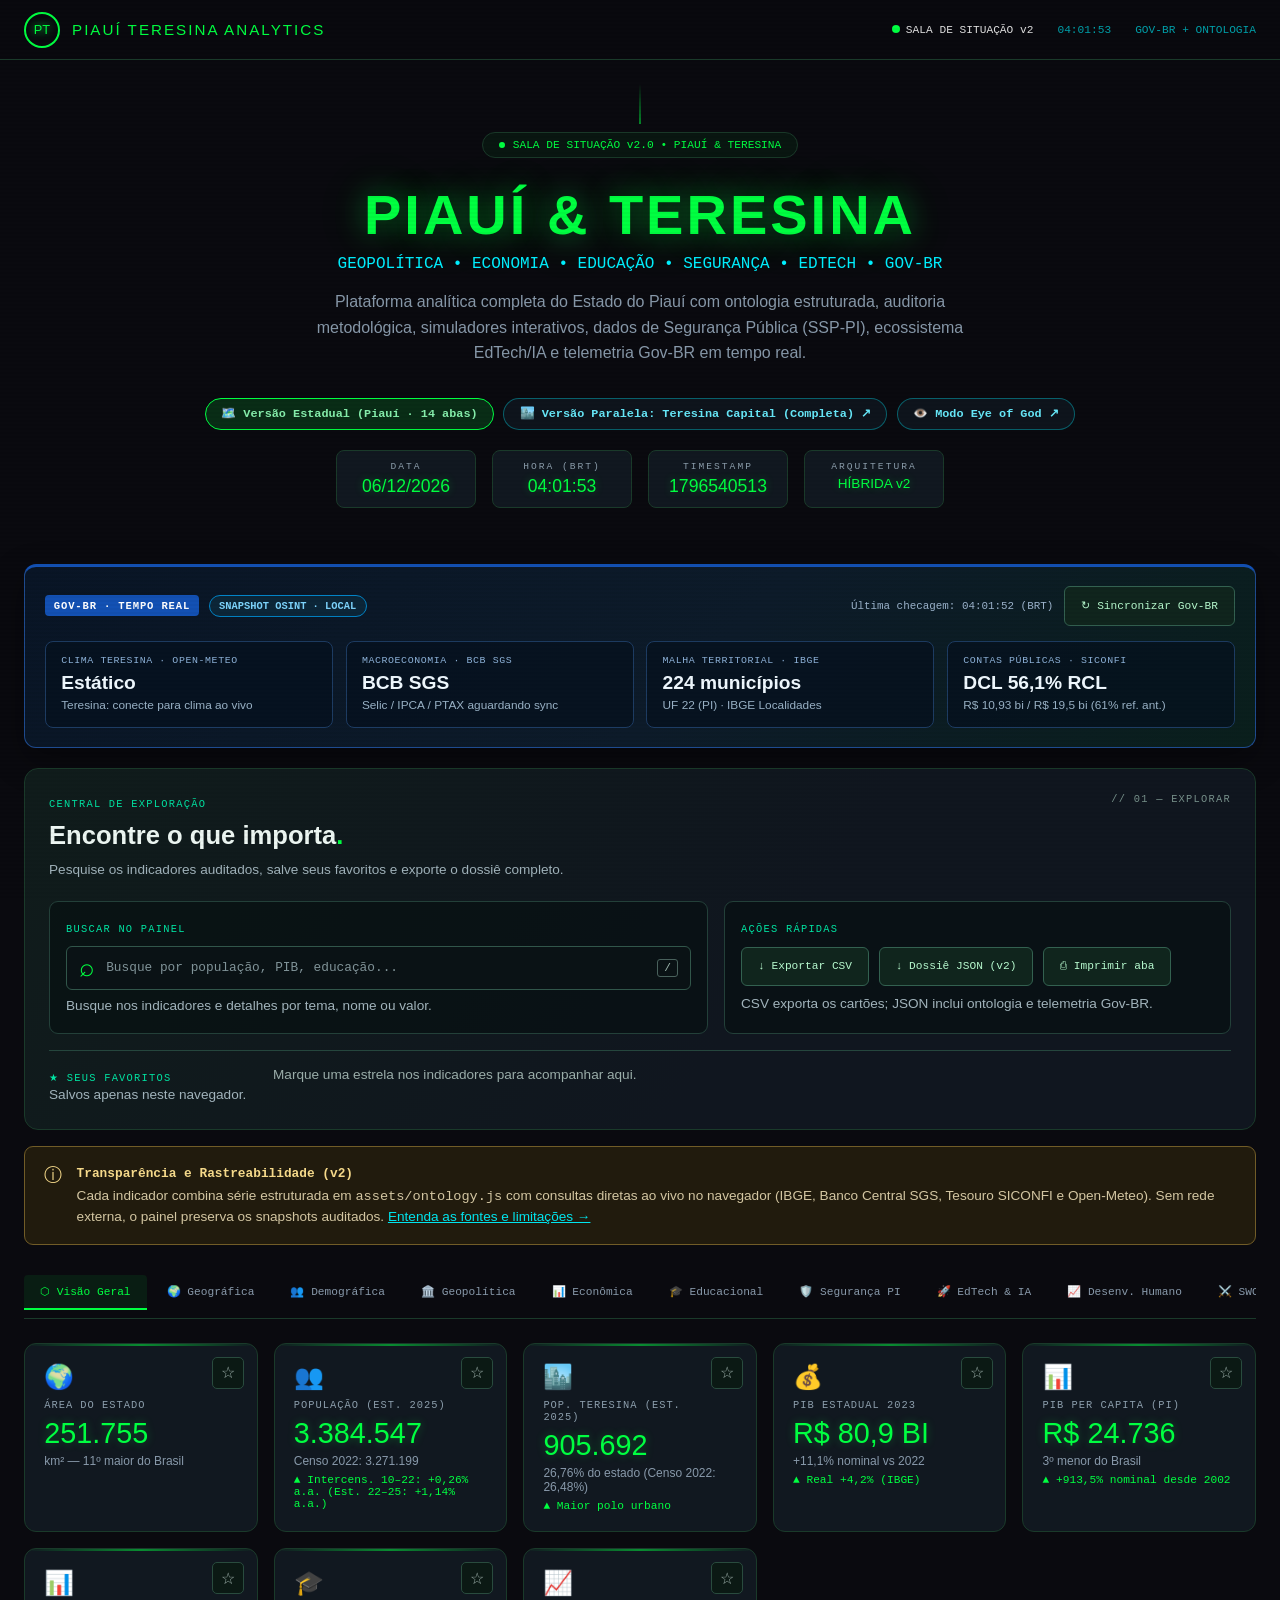
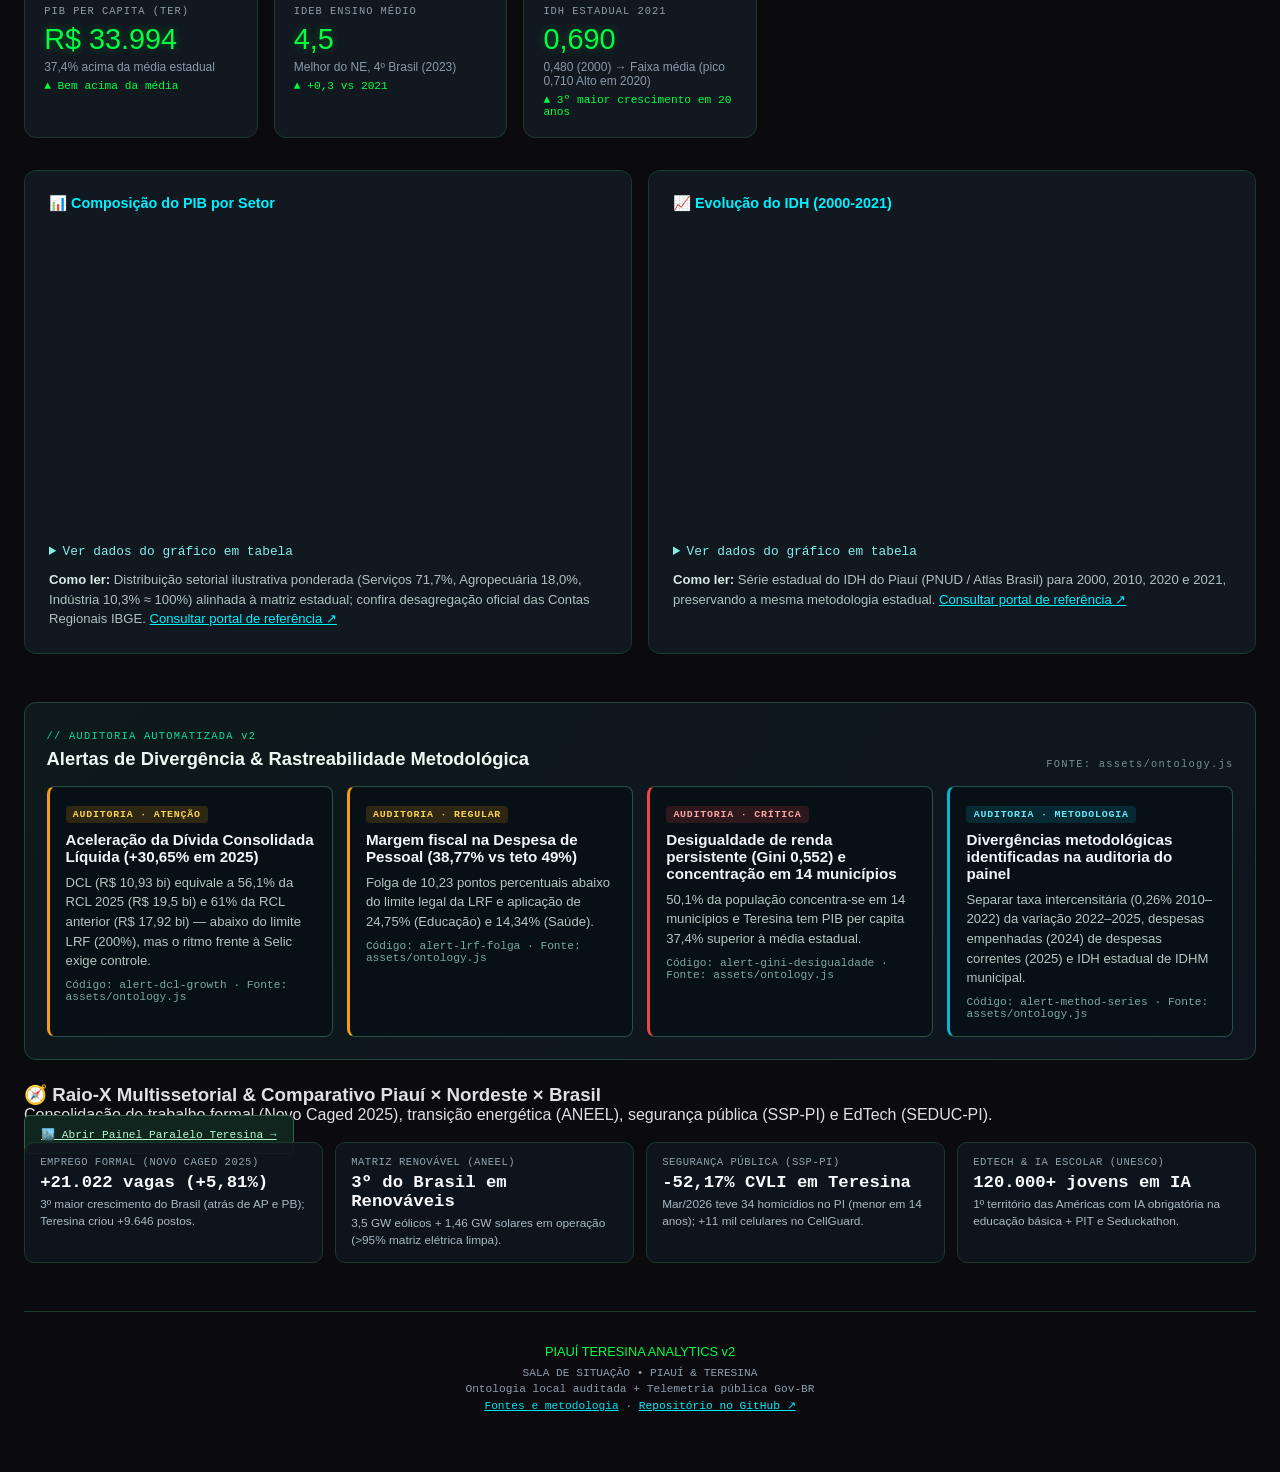
==== commit b3f2fd37: "feat: expandir todas as abas com Segurança, EdTech/IA e edição paralela Teresina Capital Co-authored" ====
--- a/index.html
+++ b/index.html
@@ -709,10 +709,15 @@
         SALA DE SITUAÇÃO v2.0 • PIAUÍ &amp; TERESINA
       </div>
       <h1 class="hero-title">PIAUÍ & TERESINA</h1>
-      <p class="hero-subtitle">GEOPOLÍTICA • ECONOMIA • EDUCAÇÃO • TELEMETRIA GOV-BR</p>
+      <p class="hero-subtitle">GEOPOLÍTICA • ECONOMIA • EDUCAÇÃO • SEGURANÇA • EDTECH • GOV-BR</p>
       <p class="hero-desc">
-        Plataforma analítica com ontologia estruturada, auditoria metodológica, simulador fiscal LRF, GIS de Teresina/Piauí e sincronização direta com APIs públicas brasileiras (IBGE, Banco Central, SICONFI e clima ao vivo).
+        Plataforma analítica completa do Estado do Piauí com ontologia estruturada, auditoria metodológica, simuladores interativos, dados de Segurança Pública (SSP-PI), ecossistema EdTech/IA e telemetria Gov-BR em tempo real.
       </p>
+      <div class="edition-switcher" role="navigation" aria-label="Versões do painel">
+        <span class="edition-pill active" aria-current="page">🗺️ Versão Estadual (Piauí · 14 abas)</span>
+        <a class="edition-pill link" href="teresina/">🏙️ Versão Paralela: Teresina Capital (Completa) ↗</a>
+        <a class="edition-pill link" href="eyeofgod/">👁️ Modo Eye of God ↗</a>
+      </div>
       <div class="live-clock-bar">
         <div class="clock-item">
           <div class="label">Data</div>
@@ -792,6 +797,8 @@
       <button type="button" class="tab-btn" data-tab="geo-pol" id="btn-geo-pol" role="tab" aria-controls="tab-geo-pol" aria-selected="false" tabindex="-1">🏛️ Geopolítica</button>
       <button type="button" class="tab-btn" data-tab="eco" id="btn-eco" role="tab" aria-controls="tab-eco" aria-selected="false" tabindex="-1">📊 Econômica</button>
       <button type="button" class="tab-btn" data-tab="edu" id="btn-edu" role="tab" aria-controls="tab-edu" aria-selected="false" tabindex="-1">🎓 Educacional</button>
+      <button type="button" class="tab-btn" data-tab="seguranca" id="btn-seguranca" role="tab" aria-controls="tab-seguranca" aria-selected="false" tabindex="-1">🛡️ Segurança PI</button>
+      <button type="button" class="tab-btn" data-tab="edtech" id="btn-edtech" role="tab" aria-controls="tab-edtech" aria-selected="false" tabindex="-1">🚀 EdTech & IA</button>
       <button type="button" class="tab-btn" data-tab="idh" id="btn-idh" role="tab" aria-controls="tab-idh" aria-selected="false" tabindex="-1">📈 Desenv. Humano</button>
       <button type="button" class="tab-btn" data-tab="swot" id="btn-swot" role="tab" aria-controls="tab-swot" aria-selected="false" tabindex="-1">⚔️ SWOT</button>
       <button type="button" class="tab-btn" data-tab="spia" id="btn-spia" role="tab" aria-controls="tab-spia" aria-selected="false" tabindex="-1">◉ SPIA Piauí</button>
@@ -887,6 +894,39 @@
         </div>
         <div id="analyticsAnomalies" class="anomaly-grid"></div>
       </section>
+
+      <!-- Síntese Multissetorial Piauí x Nordeste x Brasil -->
+      <section class="v2-module" style="margin-top:1.25rem;" aria-label="Síntese comparativa multissetorial">
+        <div class="v2-head">
+          <div>
+            <h3>🧭 Raio-X Multissetorial &amp; Comparativo Piauí × Nordeste × Brasil</h3>
+            <p class="v2-sub">Consolidação de trabalho formal (Novo Caged 2025), transição energética (ANEEL), segurança pública (SSP-PI) e EdTech (SEDUC-PI).</p>
+          </div>
+          <a class="tool-button" href="teresina/">🏙️ Abrir Painel Paralelo Teresina →</a>
+        </div>
+        <div class="edu-stat-strip">
+          <div class="edu-stat-box">
+            <span>Emprego Formal (Novo Caged 2025)</span>
+            <strong>+21.022 vagas (+5,81%)</strong>
+            <small>3º maior crescimento do Brasil (atrás de AP e PB); Teresina criou +9.646 postos.</small>
+          </div>
+          <div class="edu-stat-box">
+            <span>Matriz Renovável (ANEEL)</span>
+            <strong>3º do Brasil em Renováveis</strong>
+            <small>3,5 GW eólicos + 1,46 GW solares em operação (&gt;95% matriz elétrica limpa).</small>
+          </div>
+          <div class="edu-stat-box">
+            <span>Segurança Pública (SSP-PI)</span>
+            <strong>-52,17% CVLI em Teresina</strong>
+            <small>Mar/2026 teve 34 homicídios no PI (menor em 14 anos); +11 mil celulares no CellGuard.</small>
+          </div>
+          <div class="edu-stat-box">
+            <span>EdTech &amp; IA Escolar (UNESCO)</span>
+            <strong>120.000+ jovens em IA</strong>
+            <small>1º território das Américas com IA obrigatória na educação básica + PIT e Seduckathon.</small>
+          </div>
+        </div>
+      </section>
     </div>
 
     <!-- TAB: GEOGRÁFICA -->
@@ -1033,6 +1073,28 @@
           </div>
         </div>
 
+        <section class="v2-module" aria-label="12 Territórios de Desenvolvimento e Matriz Renovável">
+          <div class="v2-head">
+            <div>
+              <h3>🗺️ Os 12 Territórios de Desenvolvimento do Piauí (LC 87/2007 · LC 6.967/2017)</h3>
+              <p class="v2-sub">Unidades oficiais de planejamento regional dividindo os 224 municípios entre Litoral, Meio-Norte, Semiárido e Cerrados (MATOPIBA).</p>
+            </div>
+            <span class="v2-badge" data-state="online">TD1 – TD12</span>
+          </div>
+          <div id="geoTerritoriesGrid" class="mun-grid"></div>
+        </section>
+
+        <section class="v2-module" aria-label="Potência Renovável ANEEL por Município">
+          <div class="v2-head">
+            <div>
+              <h3>⚡ Complexos Eólicos &amp; Solares em Operação e Expansão (ANEEL)</h3>
+              <p class="v2-sub">Piauí ocupa o 3º lugar nacional em renováveis: 3,5 GW eólicos (+746 MW em construção) e 1,46 GW solar (+867 MW em obras; +13,1 GW previstos).</p>
+            </div>
+            <span class="v2-badge" data-state="online">3º BRASIL RENOVÁVEIS</span>
+          </div>
+          <div id="geoEnergyGrid" class="edu-awards-grid"></div>
+        </section>
+
         <section id="municipalityExplorer" class="mun-explorer" aria-label="Explorador dos municípios do Piauí">
           <div class="mun-head">
             <div>
@@ -1105,16 +1167,16 @@
               <span class="data-value warn">12,99 hab/km² (2022) · 13,44 (2025)</span>
             </div>
             <div class="data-row">
-              <span class="data-label">Urbanização</span>
-              <span class="data-value info">Elevada</span>
-            </div>
-            <div class="data-row">
-              <span class="data-label">Interiorização</span>
-              <span class="data-value danger">Fraca</span>
-            </div>
-            <div class="data-row">
-              <span class="data-label">Crescimento vs Brasil</span>
-              <span class="data-value warn">8º menor nacional</span>
+              <span class="data-label">Urbanização (Censo 2022)</span>
+              <span class="data-value info">69,44% urbana (2,27 mi) · 30,56% rural</span>
+            </div>
+            <div class="data-row">
+              <span class="data-label">Idade Mediana &amp; Envelhecimento</span>
+              <span class="data-value warn">34 anos · Índice 51,1 (8º país em 65+)</span>
+            </div>
+            <div class="data-row">
+              <span class="data-label">Razão de Sexo (IBGE 2022)</span>
+              <span class="data-value">95,8 homens / 100 mulheres (51,1% F)</span>
             </div>
           </div>
 
@@ -1167,19 +1229,51 @@
           </div>
         </div>
 
-        <div class="chart-container">
-          <h3>👥 Evolução Populacional Estimada</h3>
+        <div class="charts-grid">
+          <div class="chart-container">
+            <h3>👥 Evolução Populacional (Censos 1991–2025)</h3>
+            <div class="chart-wrapper">
+              <canvas id="chartPopulacao"></canvas>
+            </div>
+          </div>
+
+          <div class="chart-container">
+            <h3>📊 Distribuição da População por Concentração</h3>
+            <div class="chart-wrapper">
+              <canvas id="chartConcentracao"></canvas>
+            </div>
+          </div>
+        </div>
+
+        <div class="chart-container" style="margin-top:1.25rem;">
+          <h3>🧬 Estrutura Etária do Piauí (IBGE Censo 2022 — Grandes Faixas)</h3>
           <div class="chart-wrapper">
-            <canvas id="chartPopulacao"></canvas>
-          </div>
-        </div>
-
-        <div class="chart-container">
-          <h3>📊 Distribuição da População por Concentração</h3>
-          <div class="chart-wrapper">
-            <canvas id="chartConcentracao"></canvas>
-          </div>
-        </div>
+            <canvas id="chartDemoPiramide"></canvas>
+          </div>
+        </div>
+
+        <section class="v2-module" style="margin-top:1.25rem;" aria-label="Maiores cidades e transição demográfica">
+          <div class="v2-head">
+            <div>
+              <h3>🏙️ Maiores Municípios &amp; Dinâmica de Envelhecimento (IBGE Censo 2022)</h3>
+              <p class="v2-sub">A população com 65+ anos saltou de 3,7% (1980) para 10,7% (2022) no Piauí — 8º maior índice do Brasil — enquanto polos do Cerrado lideram o crescimento percentual.</p>
+            </div>
+            <span class="v2-badge" data-state="online">CENSO IBGE 2022</span>
+          </div>
+          <div class="lrf-sim-table-wrap">
+            <table class="lrf-sim-table">
+              <thead>
+                <tr>
+                  <th scope="col">Município</th>
+                  <th scope="col">População (Censo 2022)</th>
+                  <th scope="col">Crescimento 2010–2022</th>
+                  <th scope="col">Leitura Territorial</th>
+                </tr>
+              </thead>
+              <tbody id="demoCitiesBody"></tbody>
+            </table>
+          </div>
+        </section>
       </div>
     </div>
 
@@ -1665,6 +1759,45 @@
             </table>
           </div>
         </section>
+
+        <section class="v2-module" style="margin-top:1.4rem;" aria-label="Mercado de Trabalho Formal Novo Caged 2025">
+          <div class="v2-head">
+            <div>
+              <h3>💼 Mercado de Trabalho Formal (Novo Caged 2025 — MTE / Seplan-PI)</h3>
+              <p class="v2-sub">O Piauí gerou <strong>+21.022 novos empregos com carteira assinada</strong> em 2025 (167.430 admissões vs 146.408 desligamentos), registrando o <strong>3º maior crescimento percentual do Brasil (+5,81%)</strong>.</p>
+            </div>
+            <span class="v2-badge" data-state="online">3º BRASIL · +5,81%</span>
+          </div>
+          <div class="edu-stat-strip">
+            <div class="edu-stat-box">
+              <span>Saldo Formal PI (2025)</span>
+              <strong>+21.022 postos</strong>
+              <small>Todos os 5 grandes grupos positivos: Serviços +9.537 · Comércio +4.393 · Construção +3.840.</small>
+            </div>
+            <div class="edu-stat-box">
+              <span>Líder Capital: Teresina</span>
+              <strong>+9.646 vagas (45,9% PI)</strong>
+              <small>Estoque formal de 234,7 mil vínculos celetistas (367,3 mil ocupados totais IBGE 2023).</small>
+            </div>
+            <div class="edu-stat-box">
+              <span>Destaques Interior (2025)</span>
+              <strong>Picos +1.619 · PHB +1.103</strong>
+              <small>Seguidos por Piripiri (+1.067) e São Raimundo Nonato (+691); Parnaíba abriu 7.936 empresas (2023–26).</small>
+            </div>
+            <div class="edu-stat-box">
+              <span>Interiorização Industrial</span>
+              <strong>Parques Empresariais 2025</strong>
+              <small>Implantação de Parques Empresariais em Piripiri, Floriano e Picos (Investe Piauí / SDE).</small>
+            </div>
+          </div>
+        </section>
+
+        <div class="chart-container" style="margin-top:1.25rem;">
+          <h3>💼 Novo Caged 2025: Saldo de Empregos Formais por Setor no Piauí</h3>
+          <div class="chart-wrapper">
+            <canvas id="chartEcoCaged"></canvas>
+          </div>
+        </div>
       </div>
     </div>
 
@@ -1980,6 +2113,195 @@
       </div>
     </div>
 
+    <!-- TAB: SEGURANÇA PÚBLICA (PIAUÍ & TERESINA) -->
+    <div class="tab-content" id="tab-seguranca" role="tabpanel" aria-labelledby="btn-seguranca" tabindex="0">
+      <div class="data-section">
+        <div class="section-header">
+          <div class="section-icon">🛡️</div>
+          <div>
+            <div class="section-title">Segurança Pública do Piauí &amp; Teresina (SSP-PI · Pacto pela Ordem)</div>
+            <div class="section-subtitle">Indicadores criminais DataSSP 2022–2026, recuperação via CellGuard e integração operacional</div>
+          </div>
+        </div>
+
+        <div class="plain-summary-banner">
+          <span class="plain-badge">DATA-SSP · PACTO PELA ORDEM</span>
+          <div>
+            <strong>Tendência de queda estrutural na criminalidade violenta e patrimonial:</strong> Em março/2026, o Piauí atingiu o <strong>menor número mensal de homicídios em 14 anos</strong> (34 ocorrências na série desde 2012) e derrubou o roubo de celulares em <strong>-80%</strong> no estado. Em Teresina (jan–mai/2026 vs 2022), os CVLIs recuaram <strong>-52,17%</strong>, roubos com arma de fogo caíram <strong>-74,85%</strong> e a receptação despencou <strong>-86,75%</strong> com o <strong>CellGuard</strong> (+11 mil aparelhos recuperados), mantendo baixa letalidade policial.
+          </div>
+        </div>
+
+        <div class="kpi-grid">
+          <div class="kpi-card">
+            <div class="kpi-icon">🛡️</div>
+            <div class="kpi-label">Homicídios PI (Mar/2026)</div>
+            <div class="kpi-value" style="color:var(--green);">34</div>
+            <div class="kpi-sub">Menor índice mensal em 14 anos (série desde 2012)</div>
+          </div>
+          <div class="kpi-card">
+            <div class="kpi-icon">📉</div>
+            <div class="kpi-label">CVLI Teresina (Jan–Mai/26)</div>
+            <div class="kpi-value" style="color:var(--green);">55</div>
+            <div class="kpi-sub">Vs 115 (2022) e 89 (2025)</div>
+            <div class="kpi-change up">▼ -52,17% vs 2022</div>
+          </div>
+          <div class="kpi-card">
+            <div class="kpi-icon">📱</div>
+            <div class="kpi-label">Roubo Celulares (THE)</div>
+            <div class="kpi-value" style="color:var(--green);">-74,15%</div>
+            <div class="kpi-sub">1.200 (2026) vs 4.643 (2022) · -80% PI mar/26</div>
+          </div>
+          <div class="kpi-card">
+            <div class="kpi-icon">🔍</div>
+            <div class="kpi-label">CellGuard / Etipi</div>
+            <div class="kpi-value">11.000+</div>
+            <div class="kpi-sub">Celulares recuperados e devolvidos · Receptação -86,75%</div>
+          </div>
+        </div>
+
+        <div class="edu-stat-strip" id="segurancaHighlights"></div>
+
+        <section class="v2-module" aria-label="Série comparativa criminal em Teresina">
+          <div class="v2-head">
+            <div>
+              <h3>📊 Balanço Criminal em Teresina — Janeiro a Maio (2022 × 2025 × 2026 · SSP-PI)</h3>
+              <p class="v2-sub">Números absolutos consolidados pela Secretaria de Segurança Pública do Piauí (DataSSP) no recorte comparável jan–mai.</p>
+            </div>
+            <span class="v2-badge" data-state="online">SSP-PI · DATASSP</span>
+          </div>
+          <div class="lrf-sim-table-wrap">
+            <table class="lrf-sim-table">
+              <thead>
+                <tr>
+                  <th scope="col">Indicador Criminal (Teresina · Jan–Mai)</th>
+                  <th scope="col">2022</th>
+                  <th scope="col">2025</th>
+                  <th scope="col">2026</th>
+                  <th scope="col">Variação vs 2022</th>
+                  <th scope="col">Variação vs 2025</th>
+                </tr>
+              </thead>
+              <tbody id="segurancaTableBody"></tbody>
+            </table>
+          </div>
+        </section>
+
+        <section class="v2-module" aria-label="Pilares operacionais da segurança pública">
+          <div class="v2-head">
+            <div>
+              <h3>🏛️ Arquitetura de Inteligência &amp; Tecnologia na Segurança Estadual</h3>
+              <p class="v2-sub">Eixos que explicam a redução simultânea de crimes letais, roubos e receptação sem aumento de letalidade policial.</p>
+            </div>
+          </div>
+          <div class="cross-grid" id="segurancaPillarsGrid"></div>
+        </section>
+
+        <div class="chart-container" style="margin-bottom:1.25rem;">
+          <h3>🛡️ Evolução da Redução Criminal em Teresina (Jan–Mai · 2022 vs 2025 vs 2026)</h3>
+          <div class="chart-wrapper">
+            <canvas id="chartSegurancaQueda"></canvas>
+          </div>
+        </div>
+      </div>
+    </div>
+
+    <!-- TAB: EDTECH & INOVAÇÃO -->
+    <div class="tab-content" id="tab-edtech" role="tabpanel" aria-labelledby="btn-edtech" tabindex="0">
+      <div class="data-section">
+        <div class="section-header">
+          <div class="section-icon">🚀</div>
+          <div>
+            <div class="section-title">EdTech, Inteligência Artificial &amp; Soberania Digital (Piauí)</div>
+            <div class="section-subtitle">Prêmio UNESCO, Piauí IA nas escolas, PIT, Canal Educação, Seduckathon, SoberanIA e ZPE Tech</div>
+          </div>
+        </div>
+
+        <div class="plain-summary-banner">
+          <span class="plain-badge">PRÊMIO UNESCO · AMÉRICAS</span>
+          <div>
+            <strong>Do ensino médio à infraestrutura de IA soberana:</strong> O Piauí foi o <strong>1º território das Américas</strong> a incluir Inteligência Artificial como disciplina obrigatória da rede pública (<strong>+120 mil estudantes</strong>, Prêmio UNESCO), conectando escolas ao <strong>Piauí Instituto de Tecnologia (PIT — 78 egressos SEDUC aprovados em IA em 2026)</strong>, ao <strong>Seduckathon</strong> (9 mil inscritos, 130 jovens em intercâmbio global), à <strong>ZPE Parnaíba</strong> e ao programa nacional <strong>SoberanIA</strong>.
+          </div>
+        </div>
+
+        <div class="kpi-grid">
+          <div class="kpi-card">
+            <div class="kpi-icon">🤖</div>
+            <div class="kpi-label">Alunos em IA Curricular</div>
+            <div class="kpi-value" style="color:var(--green);">120.000+</div>
+            <div class="kpi-sub">9º ano EF à 3ª série EM · Prêmio UNESCO</div>
+          </div>
+          <div class="kpi-card">
+            <div class="kpi-icon">👩‍🏫</div>
+            <div class="kpi-label">Docentes Formados em IA</div>
+            <div class="kpi-value">800+</div>
+            <div class="kpi-sub">Carga 60h via Canal Educação (Unipampa/UFRGS/IFFar)</div>
+          </div>
+          <div class="kpi-card">
+            <div class="kpi-icon">🎓</div>
+            <div class="kpi-label">Aprovados PIT em IA (2026)</div>
+            <div class="kpi-value" style="color:var(--cyan);">78</div>
+            <div class="kpi-sub">Egressos da rede pública em Bach./Tecnólogo IA</div>
+          </div>
+          <div class="kpi-card">
+            <div class="kpi-icon">🌐</div>
+            <div class="kpi-label">Seduckathon 2025</div>
+            <div class="kpi-value">9.000+</div>
+            <div class="kpi-sub">130 alunos + 26 prof. em intercâmbio (6 países)</div>
+          </div>
+        </div>
+
+        <section class="v2-module" aria-label="Iniciativas estruturantes EdTech Piauí">
+          <div class="v2-head">
+            <div>
+              <h3>💡 Ecossistema EdTech, Formação Digital &amp; Startups</h3>
+              <p class="v2-sub">Programas integrados entre SEDUC-PI, Investe Piauí, PIT, Etipi e universidades federais/estaduais.</p>
+            </div>
+            <span class="v2-badge" data-state="online">6 PILARES ATIVOS</span>
+          </div>
+          <div class="edu-awards-grid" id="edtechCardsGrid"></div>
+        </section>
+
+        <section class="v2-module" aria-label="Simulador de Impacto EdTech e Qualificação em TI">
+          <div class="v2-head">
+            <div>
+              <h3>🧮 Simulador de Escala EdTech: Jovens Formados em IA &amp; Conversão para TI</h3>
+              <p class="v2-sub">Estima o pipeline de talentos digitais entre o ensino básico (120 mil estudantes em IA), cursos técnicos EPT e ensino superior (PIT/UFPI/UESPI/IFPI).</p>
+            </div>
+            <span class="v2-badge" id="edtechSimBadge" data-risk="ok">PIPELINE ATIVO</span>
+          </div>
+          <div class="lrf-sliders">
+            <label>
+              <span>Base de Estudantes com IA Curricular &amp; EPT Tech: <strong id="edtechSimBaseVal">120.000</strong></span>
+              <input type="range" id="edtechSimBase" min="40000" max="180000" step="5000" value="120000">
+            </label>
+            <label>
+              <span>Taxa de Transição para Carreira/Superior Tech (%): <strong id="edtechSimRateVal">12%</strong></span>
+              <input type="range" id="edtechSimRate" min="4" max="30" step="1" value="12">
+            </label>
+          </div>
+          <div class="impact-calc-outputs">
+            <div>
+              <span>Potencial Anual de Talentos Tech (PI)</span>
+              <strong id="edtechSimTalents">14.400 jovens</strong>
+              <small>Soma de egressos aptos para desenvolvimento, dados, IA e automação.</small>
+            </div>
+            <div>
+              <span>Impacto em Produtividade Local</span>
+              <strong id="edtechSimImpact">Hub ZPE / Teresina</strong>
+              <small id="edtechSimText">Alimenta startups na ZPE Parnaíba, Piauí Gov Tech, PIT e empresas de software em Teresina.</small>
+            </div>
+          </div>
+        </section>
+
+        <div class="chart-container" style="margin-top:1.25rem;">
+          <h3>🚀 Maturidade &amp; Alcance dos 6 Pilares EdTech e Inovação do Piauí (0–100)</h3>
+          <div class="chart-wrapper">
+            <canvas id="chartEdtechPilares"></canvas>
+          </div>
+        </div>
+      </div>
+    </div>
+
     <!-- TAB: IDH -->
     <div class="tab-content" id="tab-idh" role="tabpanel" aria-labelledby="btn-idh" tabindex="0">
       <div class="data-section">
@@ -2064,12 +2386,46 @@
           </div>
         </div>
 
-        <div class="chart-container">
-          <h3>📈 Evolução do IDH (2000-2021)</h3>
-          <div class="chart-wrapper">
-            <canvas id="chartIDH2"></canvas>
-          </div>
-        </div>
+        <div class="charts-grid">
+          <div class="chart-container">
+            <h3>📈 Evolução do IDH (2000-2021)</h3>
+            <div class="chart-wrapper">
+              <canvas id="chartIDH2"></canvas>
+            </div>
+          </div>
+          <div class="chart-container">
+            <h3>🏆 IDHM por Dimensão nos Polos do Piauí (PNUD/IPEA)</h3>
+            <div class="chart-wrapper">
+              <canvas id="chartIdhmMunicipios"></canvas>
+            </div>
+          </div>
+        </div>
+
+        <section class="v2-module" style="margin-top:1.25rem;" aria-label="Ranking IDHM municípios e infraestrutura social">
+          <div class="v2-head">
+            <div>
+              <h3>🏅 Maiores Índices de Desenvolvimento Humano Municipal (IDHM — PNUD/FJP) &amp; Saneamento</h3>
+              <p class="v2-sub">Apenas Teresina (0,751) e Floriano (0,700) atingem a faixa de Desenvolvimento Humano Alto; Picos (0,698), Parnaíba (0,687), Bom Jesus (0,668) e São Raimundo Nonato (0,661) lideram a faixa Média.</p>
+            </div>
+            <span class="v2-badge" data-state="online">PNUD · IBGE</span>
+          </div>
+          <div class="lrf-sim-table-wrap">
+            <table class="lrf-sim-table">
+              <thead>
+                <tr>
+                  <th scope="col">Pos.</th>
+                  <th scope="col">Município</th>
+                  <th scope="col">IDHM Geral</th>
+                  <th scope="col">IDHM Renda</th>
+                  <th scope="col">IDHM Longevidade</th>
+                  <th scope="col">IDHM Educação</th>
+                  <th scope="col">Faixa</th>
+                </tr>
+              </thead>
+              <tbody id="idhTopBody"></tbody>
+            </table>
+          </div>
+        </section>
       </div>
     </div>
 
@@ -2142,6 +2498,17 @@
             <button type="button" class="tool-button" data-open-tab="eye-of-god">👁️ Abrir Mapa GIS &amp; Ontologia →</button>
           </div>
         </div>
+
+        <section class="v2-module" style="margin-top:1.25rem;" aria-label="Matriz estratégica cruzada SO WO ST WT">
+          <div class="v2-head">
+            <div>
+              <h3>🎯 Matriz Estratégica Cruzada (SO · WO · ST · WT — Horizonte 2025–2030)</h3>
+              <p class="v2-sub">Como converter forças e oportunidades em políticas de entrega contínua e reduzir fragilidades estruturais.</p>
+            </div>
+            <a class="tool-button" href="teresina/">🏙️ Ver SWOT Teresina Capital →</a>
+          </div>
+          <div class="cross-grid" id="swotCrossList"></div>
+        </section>
       </div>
     </div>
 
@@ -2889,6 +3256,161 @@
       }
     }
   });
+
+  // DOUGHNUT/BAR: Estrutura Etária PI (IBGE Censo 2022)
+  createChart(document.getElementById('chartDemoPiramide'), {
+    type: 'bar',
+    data: {
+      labels: ['0 a 14 anos (681,9 mil)', '15 a 64 anos (2.240,5 mil)', '65+ anos (348,8 mil)'],
+      datasets: [{
+        label: 'Participação na população PI (%)',
+        data: [20.85, 68.49, 10.66],
+        backgroundColor: ['rgba(0,240,255,0.65)', 'rgba(0,255,65,0.65)', 'rgba(255,215,0,0.7)'],
+        borderColor: ['#00f0ff', '#00ff41', '#ffd700'],
+        borderWidth: 1,
+        borderRadius: 6
+      }]
+    },
+    options: {
+      responsive: true,
+      maintainAspectRatio: false,
+      scales: {
+        y: { beginAtZero: true, max: 80, grid: { color: 'rgba(255,255,255,0.05)' } },
+        x: { grid: { color: 'rgba(255,255,255,0.05)' } }
+      },
+      plugins: { legend: { display: false } }
+    }
+  });
+
+  // BAR: Novo Caged 2025 Piauí — Saldo de Vagas Formais por Setor
+  createChart(document.getElementById('chartEcoCaged'), {
+    type: 'bar',
+    data: {
+      labels: ['Serviços', 'Comércio', 'Construção', 'Indústria', 'Agropecuária'],
+      datasets: [{
+        label: 'Saldo líquido de empregos formais (2025)',
+        data: [9537, 4393, 3840, 2502, 755],
+        backgroundColor: 'rgba(0,255,65,0.6)',
+        borderColor: '#00ff41',
+        borderWidth: 1,
+        borderRadius: 5
+      }]
+    },
+    options: {
+      responsive: true,
+      maintainAspectRatio: false,
+      scales: {
+        y: { beginAtZero: true, grid: { color: 'rgba(255,255,255,0.05)' } },
+        x: { grid: { color: 'rgba(255,255,255,0.05)' } }
+      },
+      plugins: { legend: { position: 'top' } }
+    }
+  });
+
+  // BAR: Segurança Pública Teresina (Jan-Mai: 2022 vs 2025 vs 2026)
+  createChart(document.getElementById('chartSegurancaQueda'), {
+    type: 'bar',
+    data: {
+      labels: ['CVLI', 'Homicídios Dolosos', 'Roubo Geral (÷100)', 'Roubo Celulares (÷100)', 'Roubo Arma de Fogo (÷100)'],
+      datasets: [
+        {
+          label: 'Jan–Mai 2022',
+          data: [115, 108, 66.9, 46.4, 46.0],
+          backgroundColor: 'rgba(255,59,48,0.55)',
+          borderColor: '#ff3b30',
+          borderWidth: 1
+        },
+        {
+          label: 'Jan–Mai 2025',
+          data: [89, 84, 38.0, 25.3, 24.8],
+          backgroundColor: 'rgba(255,215,0,0.6)',
+          borderColor: '#ffd700',
+          borderWidth: 1
+        },
+        {
+          label: 'Jan–Mai 2026',
+          data: [55, 54, 22.4, 12.0, 11.6],
+          backgroundColor: 'rgba(0,255,65,0.65)',
+          borderColor: '#00ff41',
+          borderWidth: 1
+        }
+      ]
+    },
+    options: {
+      responsive: true,
+      maintainAspectRatio: false,
+      scales: {
+        y: { beginAtZero: true, grid: { color: 'rgba(255,255,255,0.05)' } },
+        x: { grid: { color: 'rgba(255,255,255,0.05)' } }
+      },
+      plugins: { legend: { position: 'top' } }
+    }
+  });
+
+  // BAR: Ecossistema EdTech & IA Piauí (0-100)
+  createChart(document.getElementById('chartEdtechPilares'), {
+    type: 'bar',
+    data: {
+      labels: ['Piauí IA (UNESCO)', 'Seduckathon', 'Canal Educação', 'SoberanIA & ZPE', 'PIT Superior IA', 'Escola Tech Capital'],
+      datasets: [{
+        label: 'Índice de Maturidade & Escala (0–100)',
+        data: [98, 95, 94, 90, 88, 86],
+        backgroundColor: 'rgba(0,240,255,0.6)',
+        borderColor: '#00f0ff',
+        borderWidth: 1,
+        borderRadius: 5
+      }]
+    },
+    options: {
+      responsive: true,
+      maintainAspectRatio: false,
+      scales: {
+        y: { beginAtZero: true, max: 100, grid: { color: 'rgba(255,255,255,0.05)' } },
+        x: { grid: { color: 'rgba(255,255,255,0.05)' } }
+      },
+      plugins: { legend: { position: 'top' } }
+    }
+  });
+
+  // BAR: IDHM por Dimensão nos Polos do Piauí (PNUD/IPEA)
+  createChart(document.getElementById('chartIdhmMunicipios'), {
+    type: 'bar',
+    data: {
+      labels: ['Teresina (0,751)', 'Floriano (0,700)', 'Picos (0,698)', 'Parnaíba (0,687)'],
+      datasets: [
+        {
+          label: 'IDHM Renda',
+          data: [0.731, 0.676, 0.684, 0.658],
+          backgroundColor: 'rgba(0,240,255,0.6)',
+          borderColor: '#00f0ff',
+          borderWidth: 1
+        },
+        {
+          label: 'IDHM Longevidade',
+          data: [0.820, 0.802, 0.800, 0.816],
+          backgroundColor: 'rgba(0,255,65,0.6)',
+          borderColor: '#00ff41',
+          borderWidth: 1
+        },
+        {
+          label: 'IDHM Educação',
+          data: [0.707, 0.633, 0.621, 0.604],
+          backgroundColor: 'rgba(255,215,0,0.65)',
+          borderColor: '#ffd700',
+          borderWidth: 1
+        }
+      ]
+    },
+    options: {
+      responsive: true,
+      maintainAspectRatio: false,
+      scales: {
+        y: { min: 0.5, max: 0.9, grid: { color: 'rgba(255,255,255,0.05)' } },
+        x: { grid: { color: 'rgba(255,255,255,0.05)' } }
+      },
+      plugins: { legend: { position: 'top' } }
+    }
+  });
 }
 </script>
 <script src="assets/ontology.js"></script>
--- a/assets/enhancements.css
+++ b/assets/enhancements.css
@@ -727,6 +727,43 @@
   color: #8fa3b0;
 }
 
+/* SWITCHER DE VERSÕES (PIAUÍ ESTADUAL ⇄ TERESINA CAPITAL ⇄ EYE OF GOD) */
+.edition-switcher {
+  display: flex;
+  flex-wrap: wrap;
+  justify-content: center;
+  gap: .6rem;
+  margin: 1rem auto 1.25rem;
+}
+.edition-pill {
+  display: inline-flex;
+  align-items: center;
+  gap: .4rem;
+  padding: .48rem .95rem;
+  border-radius: 999px;
+  border: 1px solid rgba(255, 255, 255, 0.16);
+  background: rgba(15, 22, 31, 0.9);
+  color: #cbd5e1;
+  font: 600 .74rem var(--font-mono);
+  text-decoration: none;
+  transition: all .18s ease;
+}
+.edition-pill.active {
+  border-color: var(--green);
+  background: rgba(0, 255, 65, 0.14);
+  color: #86efac;
+}
+.edition-pill.link {
+  border-color: rgba(0, 240, 255, 0.35);
+  color: #67e8f9;
+}
+.edition-pill.link:hover {
+  background: rgba(0, 240, 255, 0.16);
+  border-color: var(--cyan);
+  color: #ffffff;
+  transform: translateY(-1px);
+}
+
 @media (max-width: 1020px) {
   .edu-stat-strip, .edu-live-strip, .edu-zone-summary { grid-template-columns: repeat(2, minmax(0, 1fr)); }
   .edu-workspace { grid-template-columns: 1fr; }
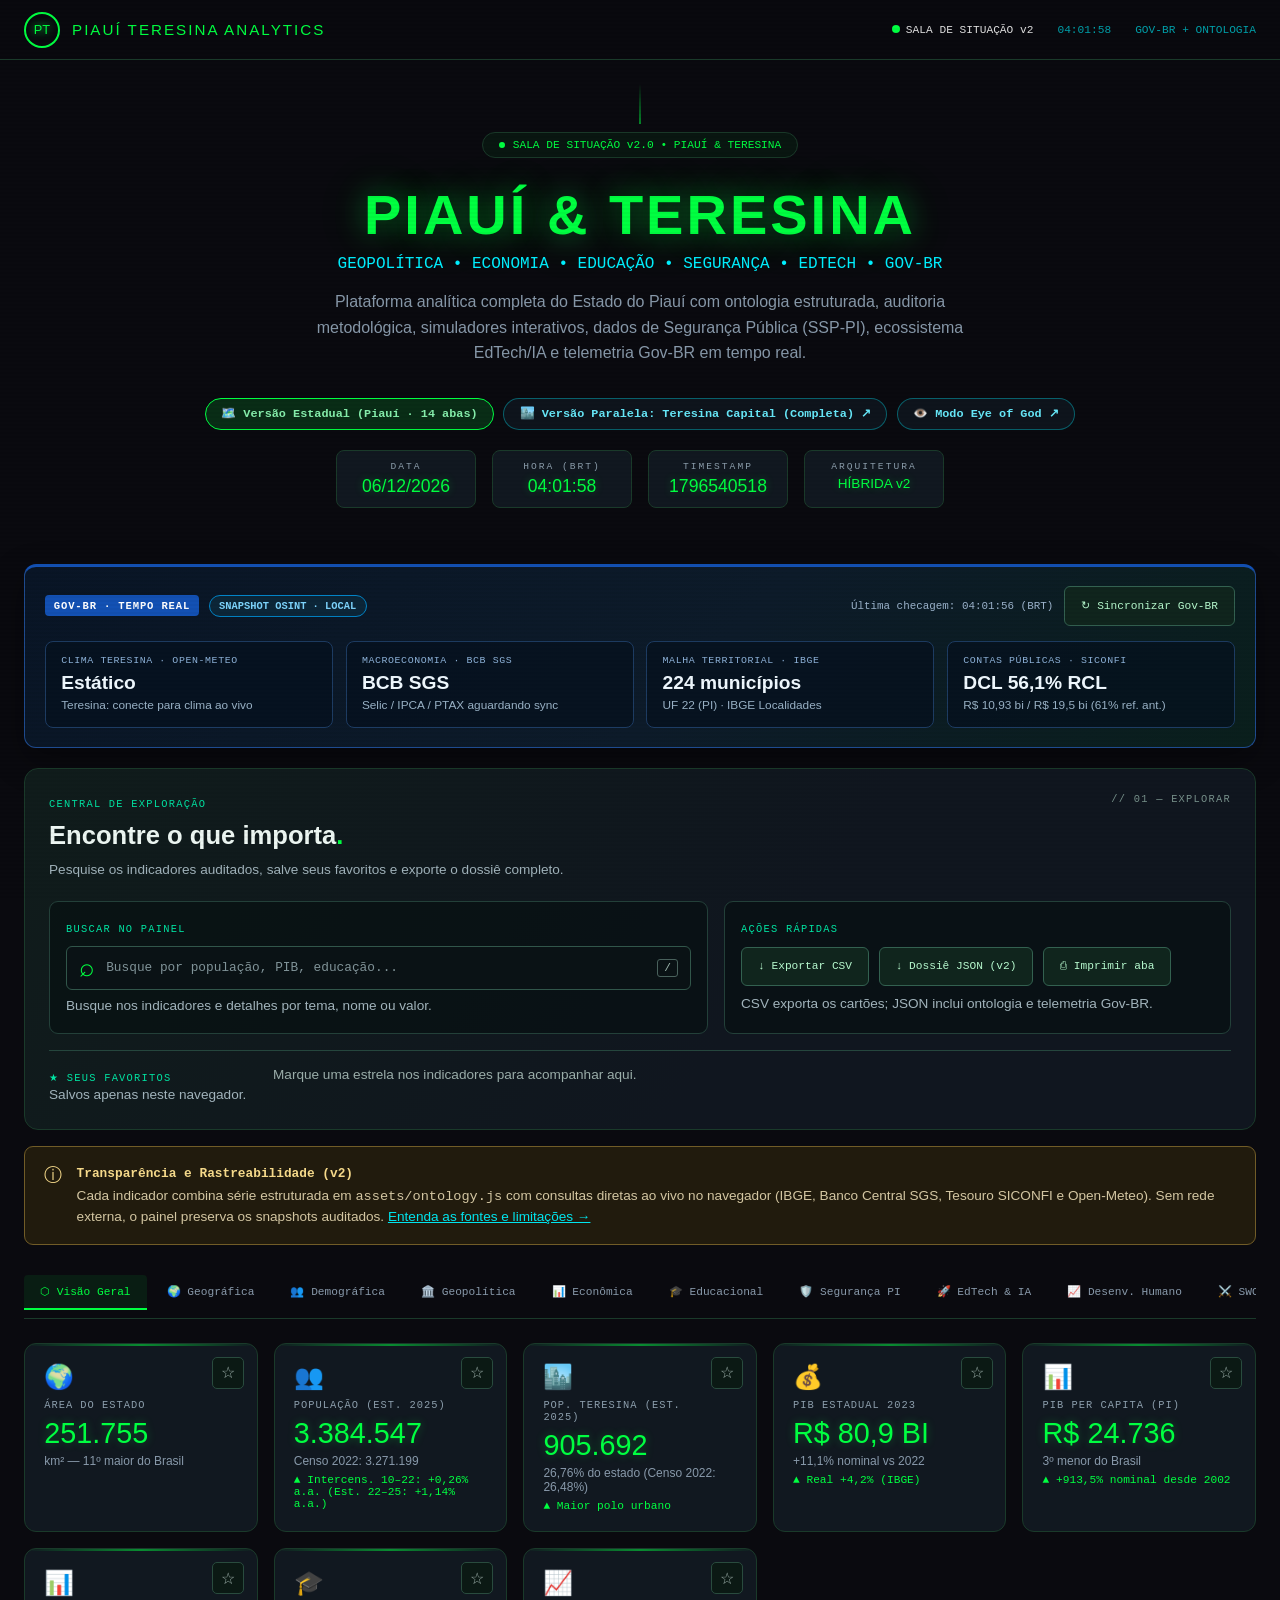
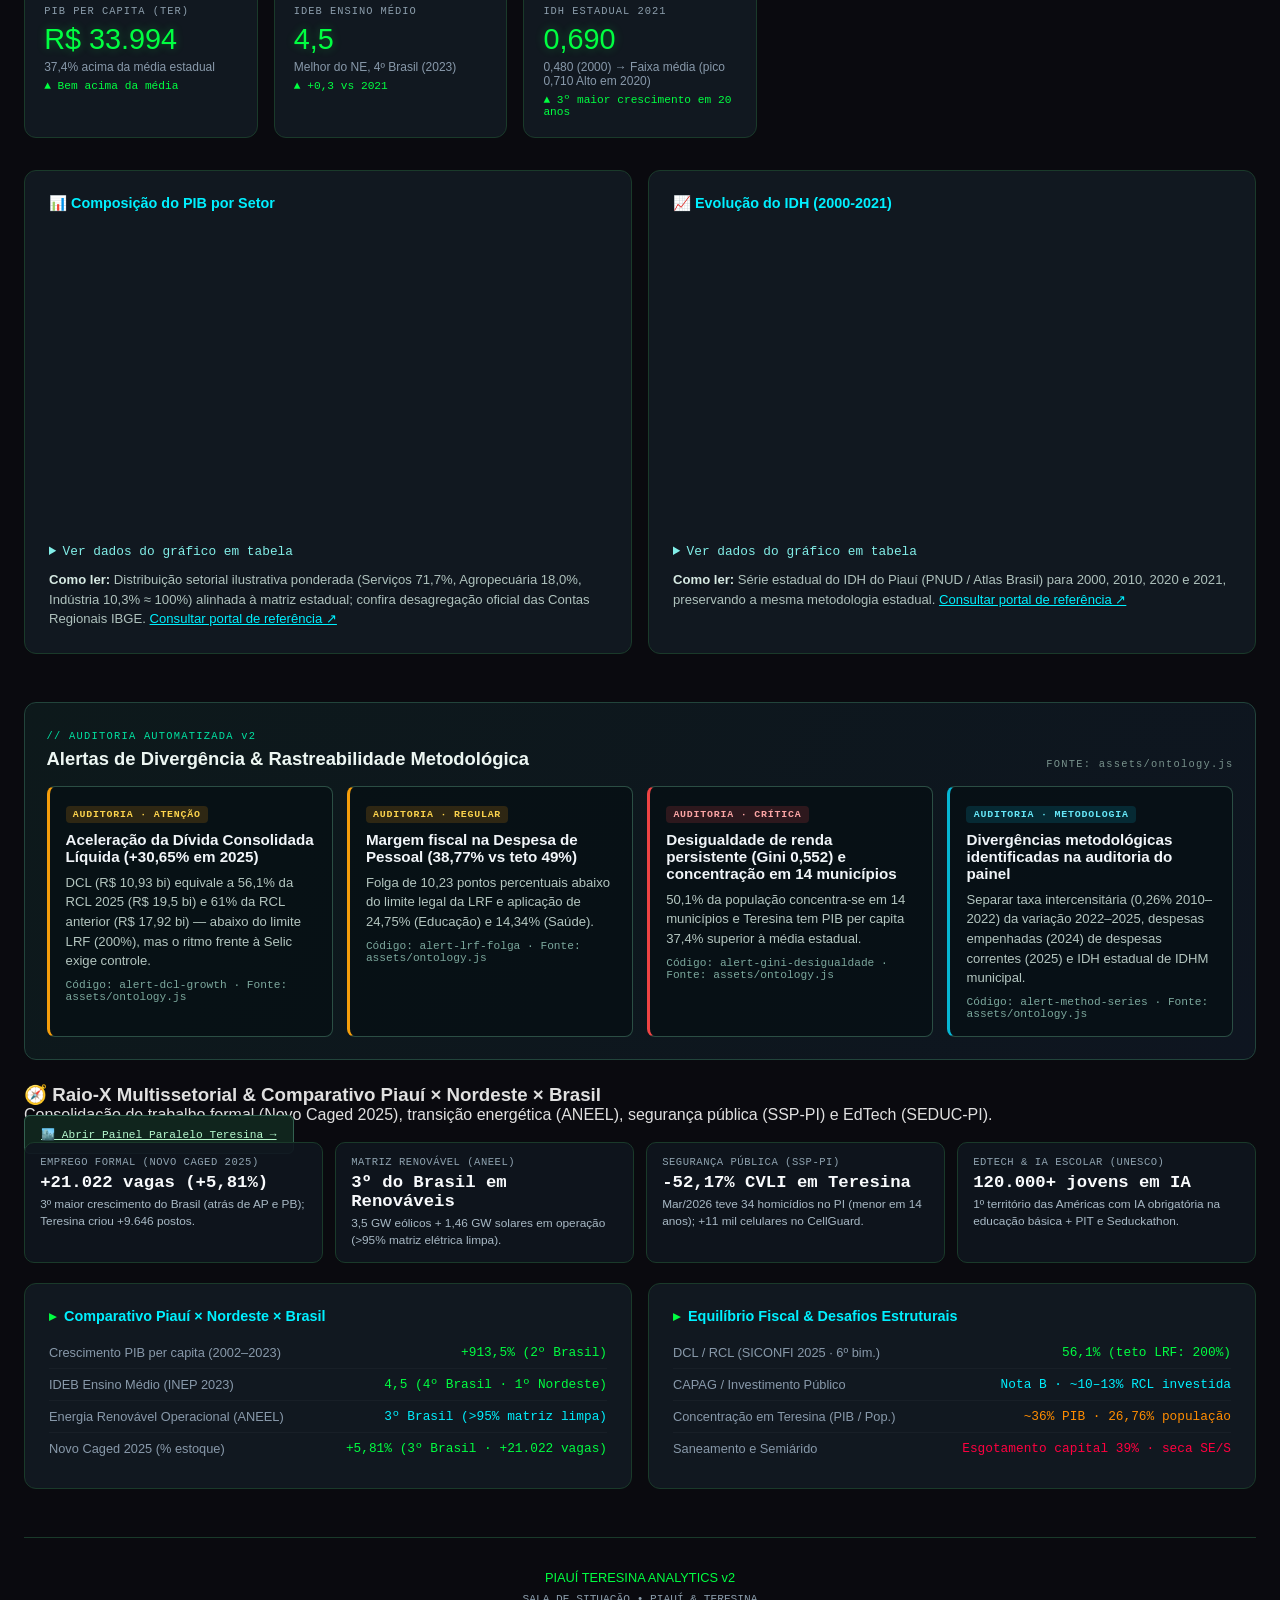
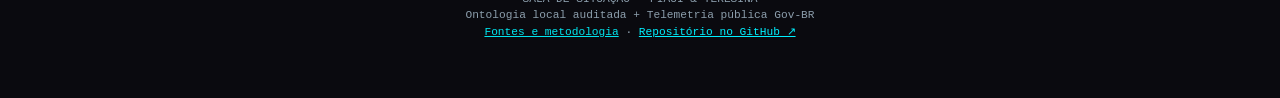
==== commit 691ff6bf: "fix: alinhar 14 abas e corrigir telemetria live na edição Teresina Capital Co-authored-by: arena-age" ====
--- a/index.html
+++ b/index.html
@@ -926,6 +926,22 @@
             <small>1º território das Américas com IA obrigatória na educação básica + PIT e Seduckathon.</small>
           </div>
         </div>
+        <div class="detail-grid" style="margin-top:1rem;">
+          <div class="detail-card">
+            <h3>Comparativo Piauí × Nordeste × Brasil</h3>
+            <div class="data-row"><span class="data-label">Crescimento PIB per capita (2002–2023)</span><span class="data-value" style="color:var(--green);">+913,5% (2º Brasil)</span></div>
+            <div class="data-row"><span class="data-label">IDEB Ensino Médio (INEP 2023)</span><span class="data-value">4,5 (4º Brasil · 1º Nordeste)</span></div>
+            <div class="data-row"><span class="data-label">Energia Renovável Operacional (ANEEL)</span><span class="data-value info">3º Brasil (&gt;95% matriz limpa)</span></div>
+            <div class="data-row"><span class="data-label">Novo Caged 2025 (% estoque)</span><span class="data-value">+5,81% (3º Brasil · +21.022 vagas)</span></div>
+          </div>
+          <div class="detail-card">
+            <h3>Equilíbrio Fiscal &amp; Desafios Estruturais</h3>
+            <div class="data-row"><span class="data-label">DCL / RCL (SICONFI 2025 · 6º bim.)</span><span class="data-value">56,1% (teto LRF: 200%)</span></div>
+            <div class="data-row"><span class="data-label">CAPAG / Investimento Público</span><span class="data-value info">Nota B · ~10–13% RCL investida</span></div>
+            <div class="data-row"><span class="data-label">Concentração em Teresina (PIB / Pop.)</span><span class="data-value warn">~36% PIB · 26,76% população</span></div>
+            <div class="data-row"><span class="data-label">Saneamento e Semiárido</span><span class="data-value danger">Esgotamento capital 39% · seca SE/S</span></div>
+          </div>
+        </div>
       </section>
     </div>
 
@@ -2202,6 +2218,23 @@
             <canvas id="chartSegurancaQueda"></canvas>
           </div>
         </div>
+
+        <div class="detail-grid">
+          <div class="detail-card">
+            <h3>Interior &amp; Macrorregiões (SSP-PI / AISPs)</h3>
+            <div class="data-row"><span class="data-label">Homicídios no Piauí (Março/2026)</span><span class="data-value" style="color:var(--green);">34 casos (menor patamar em 14 anos)</span></div>
+            <div class="data-row"><span class="data-label">Feminicídios (1º Trimestre/2026)</span><span class="data-value" style="color:var(--green);">Queda de -75% vs 2025</span></div>
+            <div class="data-row"><span class="data-label">Polos priorizados (Parnaíba, Picos, Floriano)</span><span class="data-value info">Integração PM-PI, PC-PI e Delegacias Virtuais</span></div>
+            <div class="data-row"><span class="data-label">Frota e Efetivo (2023–2026)</span><span class="data-value">+4.000 novos policiais convocados</span></div>
+          </div>
+          <div class="detail-card">
+            <h3>Inteligência Patrimonial &amp; Proteção Digital</h3>
+            <div class="data-row"><span class="data-label">Protocolo CellGuard (Etipi / SSP-PI)</span><span class="data-value" style="color:var(--green);">11.000+ celulares devolvidos aos donos</span></div>
+            <div class="data-row"><span class="data-label">Queda na Receptação em Teresina</span><span class="data-value" style="color:var(--green);">-86,75% (Jan–Mai 2026 vs 2022)</span></div>
+            <div class="data-row"><span class="data-label">Roubos de Veículos &amp; Cerco Eletrônico</span><span class="data-value info">Leitura OCR integrada às rodovias BR-316/343</span></div>
+            <div class="data-row"><span class="data-label">Letalidade Policial &amp; Câmeras Corporais</span><span class="data-value">Redução simultânea com uso de inteligência</span></div>
+          </div>
+        </div>
       </div>
     </div>
 
@@ -2297,6 +2330,23 @@
           <h3>🚀 Maturidade &amp; Alcance dos 6 Pilares EdTech e Inovação do Piauí (0–100)</h3>
           <div class="chart-wrapper">
             <canvas id="chartEdtechPilares"></canvas>
+          </div>
+        </div>
+
+        <div class="detail-grid" style="margin-top:1.25rem;">
+          <div class="detail-card">
+            <h3>Trilha de Formação IA: Escola Básica → Superior → Mercado</h3>
+            <div class="data-row"><span class="data-label">Base Escolar (SEDUC-PI)</span><span class="data-value" style="color:var(--green);">120.000+ alunos com IA curricular (UNESCO)</span></div>
+            <div class="data-row"><span class="data-label">Competição &amp; Intercâmbio (Seduckathon)</span><span class="data-value info">9.000+ inscritos · 130 alunos em 6 países</span></div>
+            <div class="data-row"><span class="data-label">Ensino Superior Técnico/IA (PIT)</span><span class="data-value" style="color:var(--cyan);">78 egressos SEDUC aprovados (2026)</span></div>
+            <div class="data-row"><span class="data-label">Plataforma Canal Educação (IPTV / Satélite)</span><span class="data-value">224 municípios + 800 docentes capacitados (60h)</span></div>
+          </div>
+          <div class="detail-card">
+            <h3>Polos Tech, Startups &amp; Data Centers Verdes</h3>
+            <div class="data-row"><span class="data-label">ZPE Parnaíba &amp; Condomínio Data Centers</span><span class="data-value info">11 startups de TI + MoUs energia limpa (&gt;95%)</span></div>
+            <div class="data-row"><span class="data-label">SoberanIA (Infraestrutura Estadual)</span><span class="data-value" style="color:var(--green);">Nuvem soberana &amp; LLM em português</span></div>
+            <div class="data-row"><span class="data-label">Internacionalização (Web Summit Lisboa)</span><span class="data-value">34 startups piauienses em missão global</span></div>
+            <div class="data-row"><span class="data-label">Parques Empresariais Regionais</span><span class="data-value">Teresina, Piripiri, Floriano e Picos</span></div>
           </div>
         </div>
       </div>
@@ -2424,6 +2474,20 @@
               </thead>
               <tbody id="idhTopBody"></tbody>
             </table>
+          </div>
+          <div class="detail-grid" style="margin-top:1.25rem;">
+            <div class="detail-card">
+              <h3>Saúde Estadual &amp; Macrorregiões (SESAPI)</h3>
+              <div class="data-row"><span class="data-label">Macrorregiões Hospitalares</span><span class="data-value">Meio-Norte (THE), Litoral (PHB), Semiárido (PIC), Cerrados (FLO/BJ)</span></div>
+              <div class="data-row"><span class="data-label">Saúde Digital (Piauí Saúde Digital)</span><span class="data-value" style="color:var(--green);">Telemedicina em 224 municípios (&gt;1 mi atend.)</span></div>
+              <div class="data-row"><span class="data-label">Maternidade &amp; Alta Complexidade</span><span class="data-value info">Nova Maternidade Evangelina Rosa + HUT + HU-UFPI</span></div>
+            </div>
+            <div class="detail-card">
+              <h3>Saneamento, Água &amp; Desafios Sociais</h3>
+              <div class="data-row"><span class="data-label">Esgotamento Sanitário na Capital</span><span class="data-value danger">39% em rede coletora (meta universalização)</span></div>
+              <div class="data-row"><span class="data-label">Segurança Hídrica Semiárido</span><span class="data-value warn">Adutoras &amp; poços nos TDs 6, 7, 8, 9 e 12</span></div>
+              <div class="data-row"><span class="data-label">Transferências Sociais &amp; Renda</span><span class="data-value info">~650 mil famílias Bolsa Família/BPC · Gini 0,552</span></div>
+            </div>
           </div>
         </section>
       </div>
